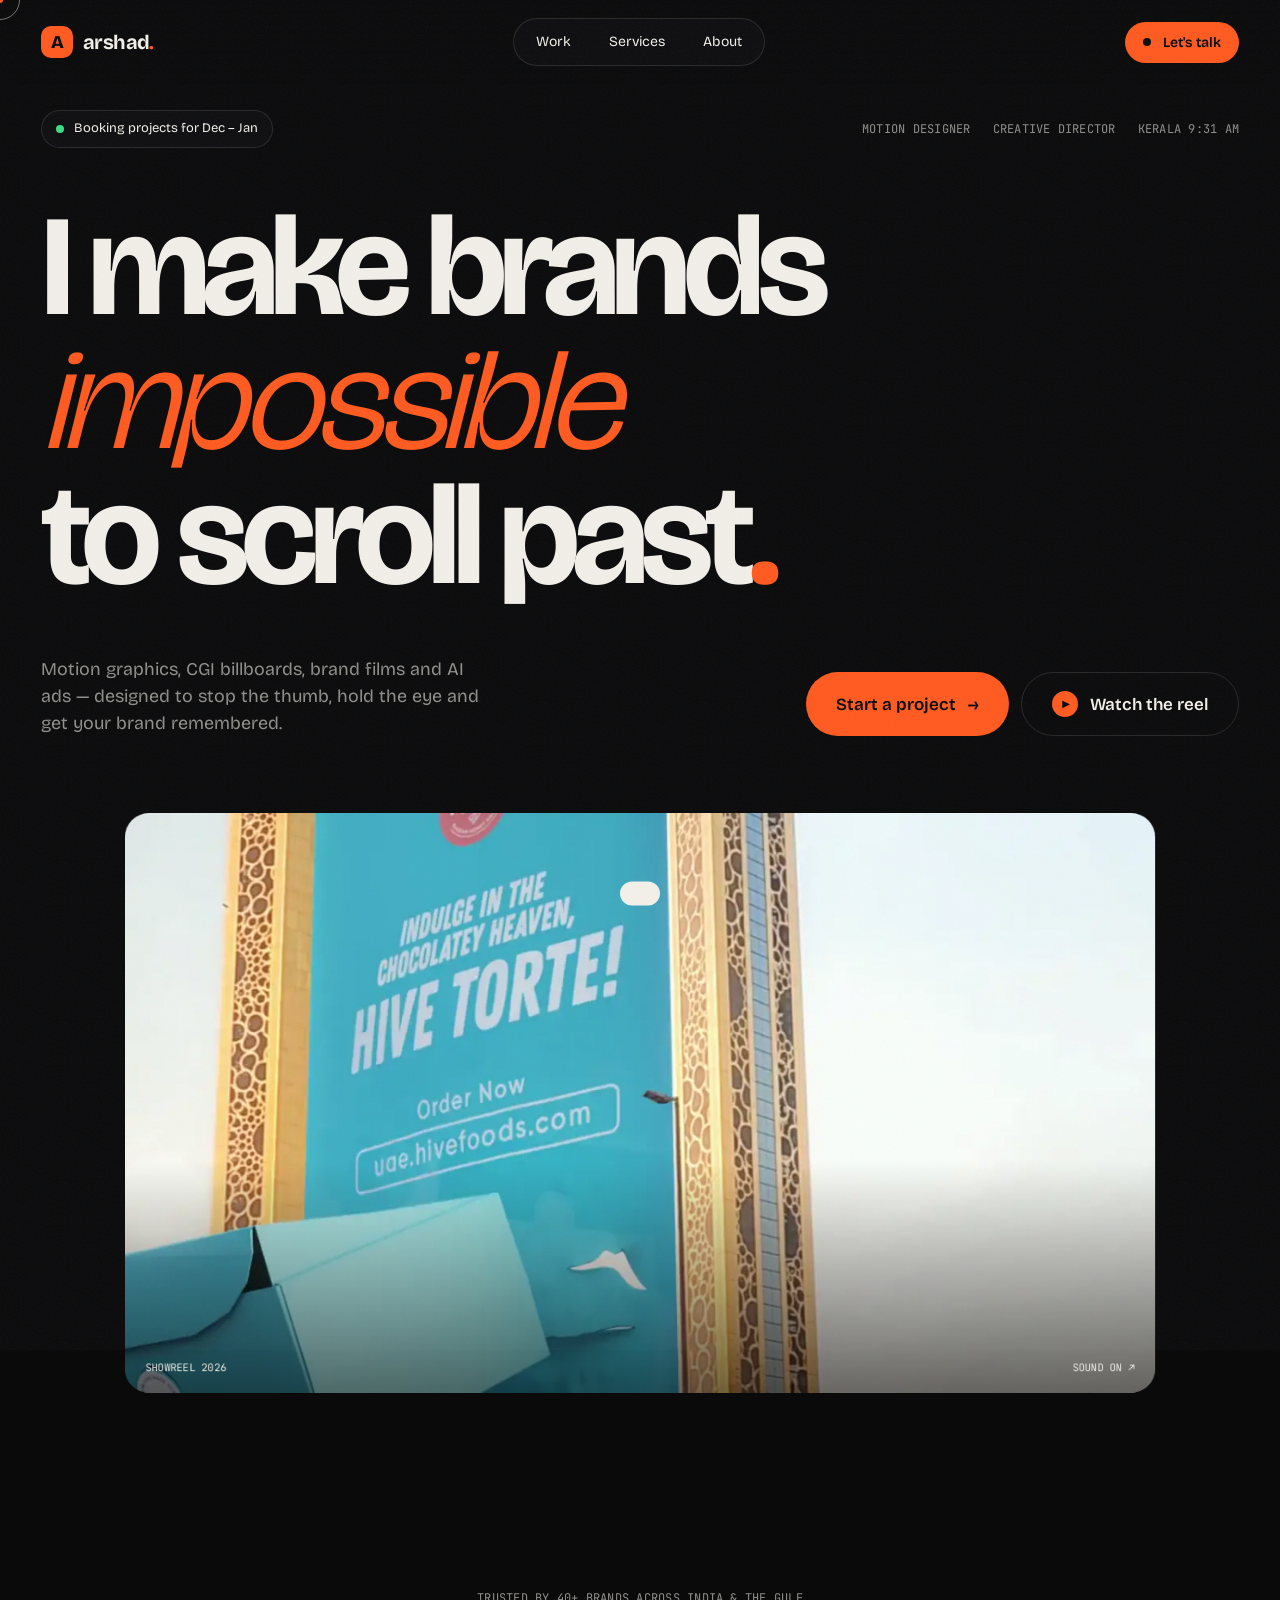
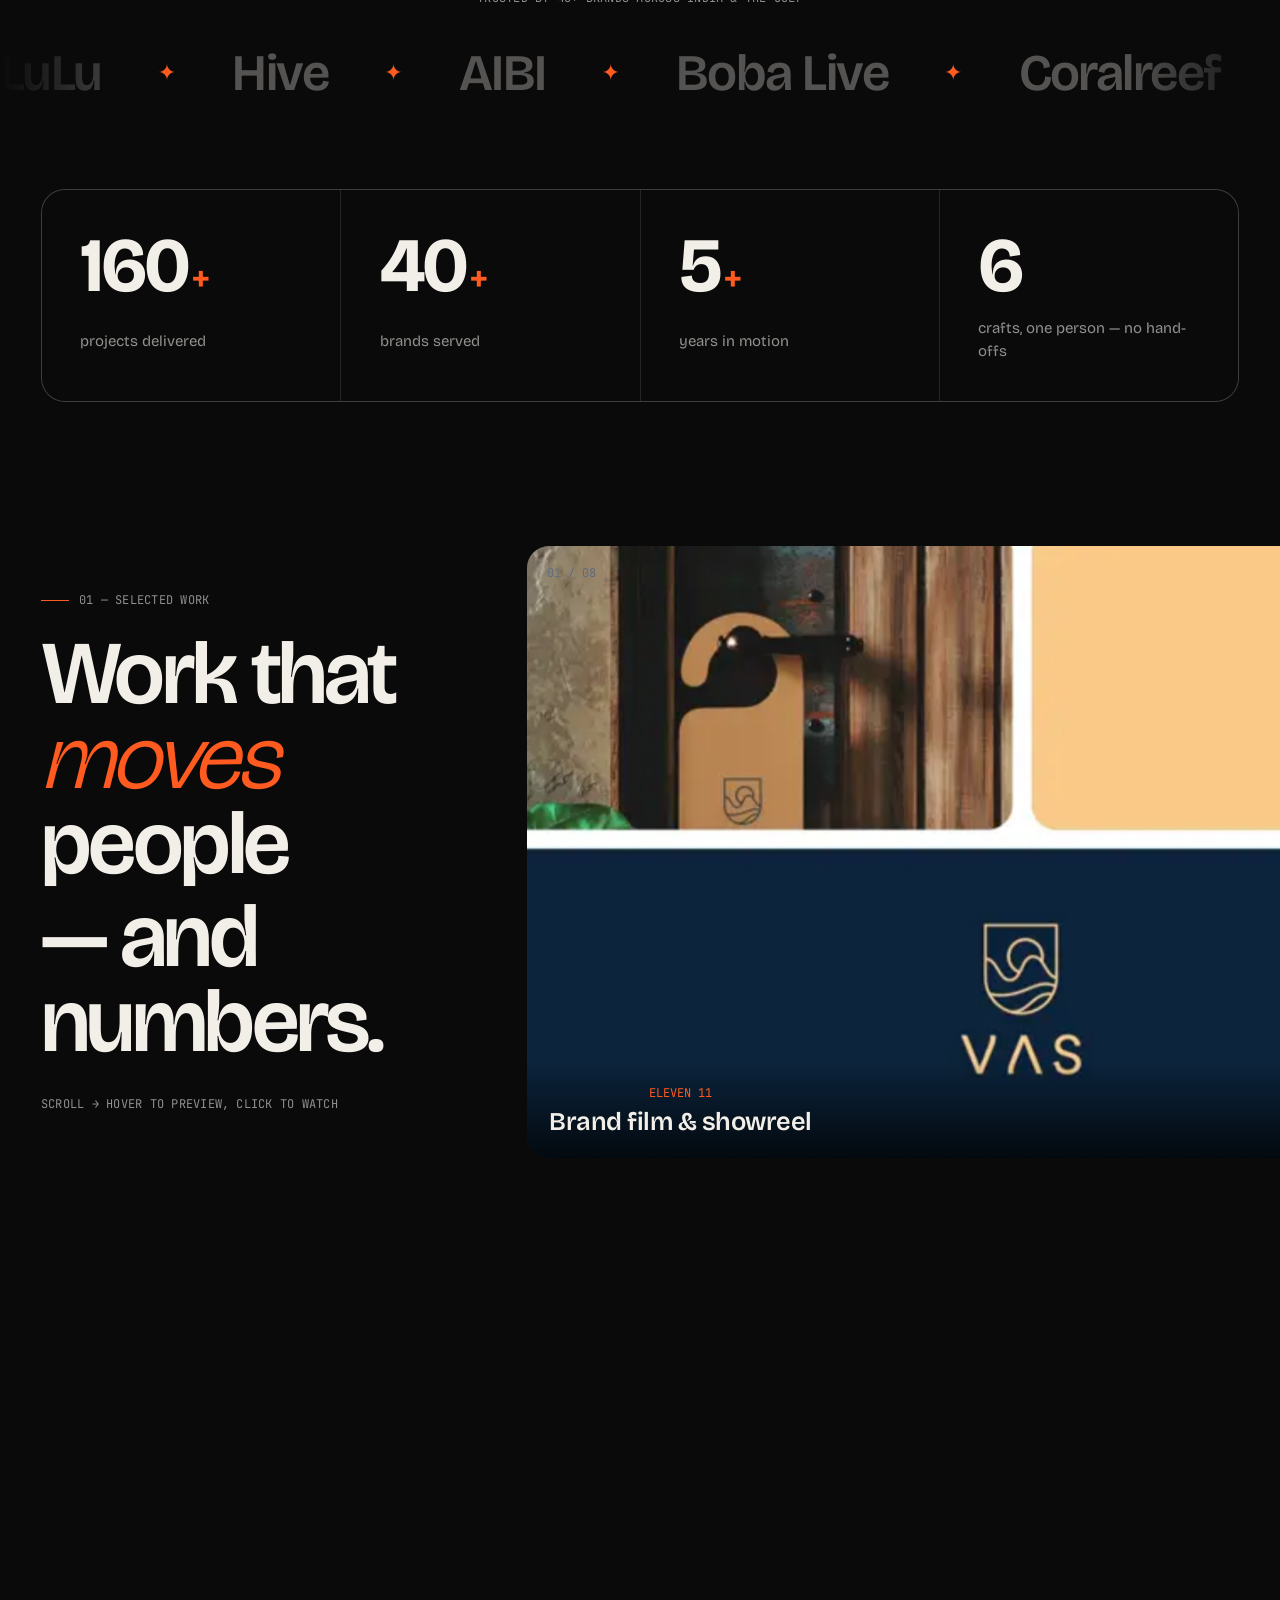
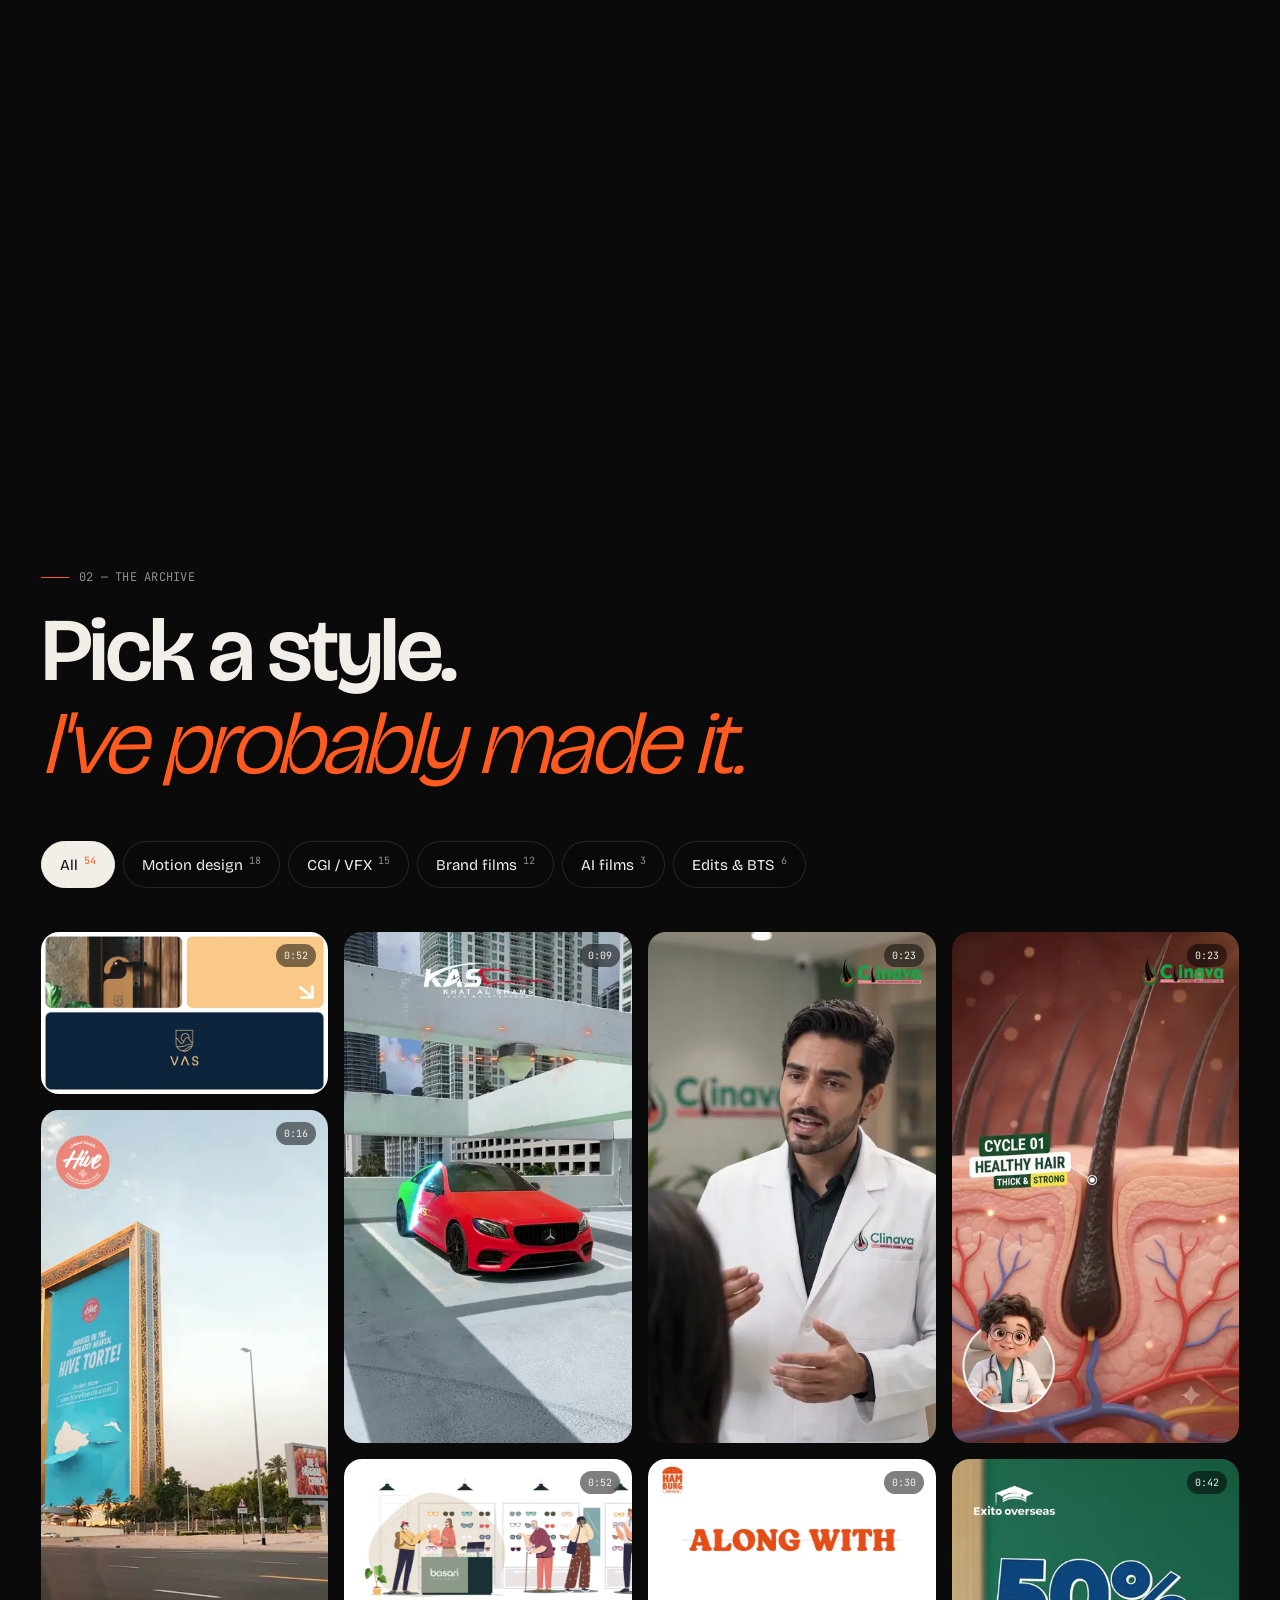
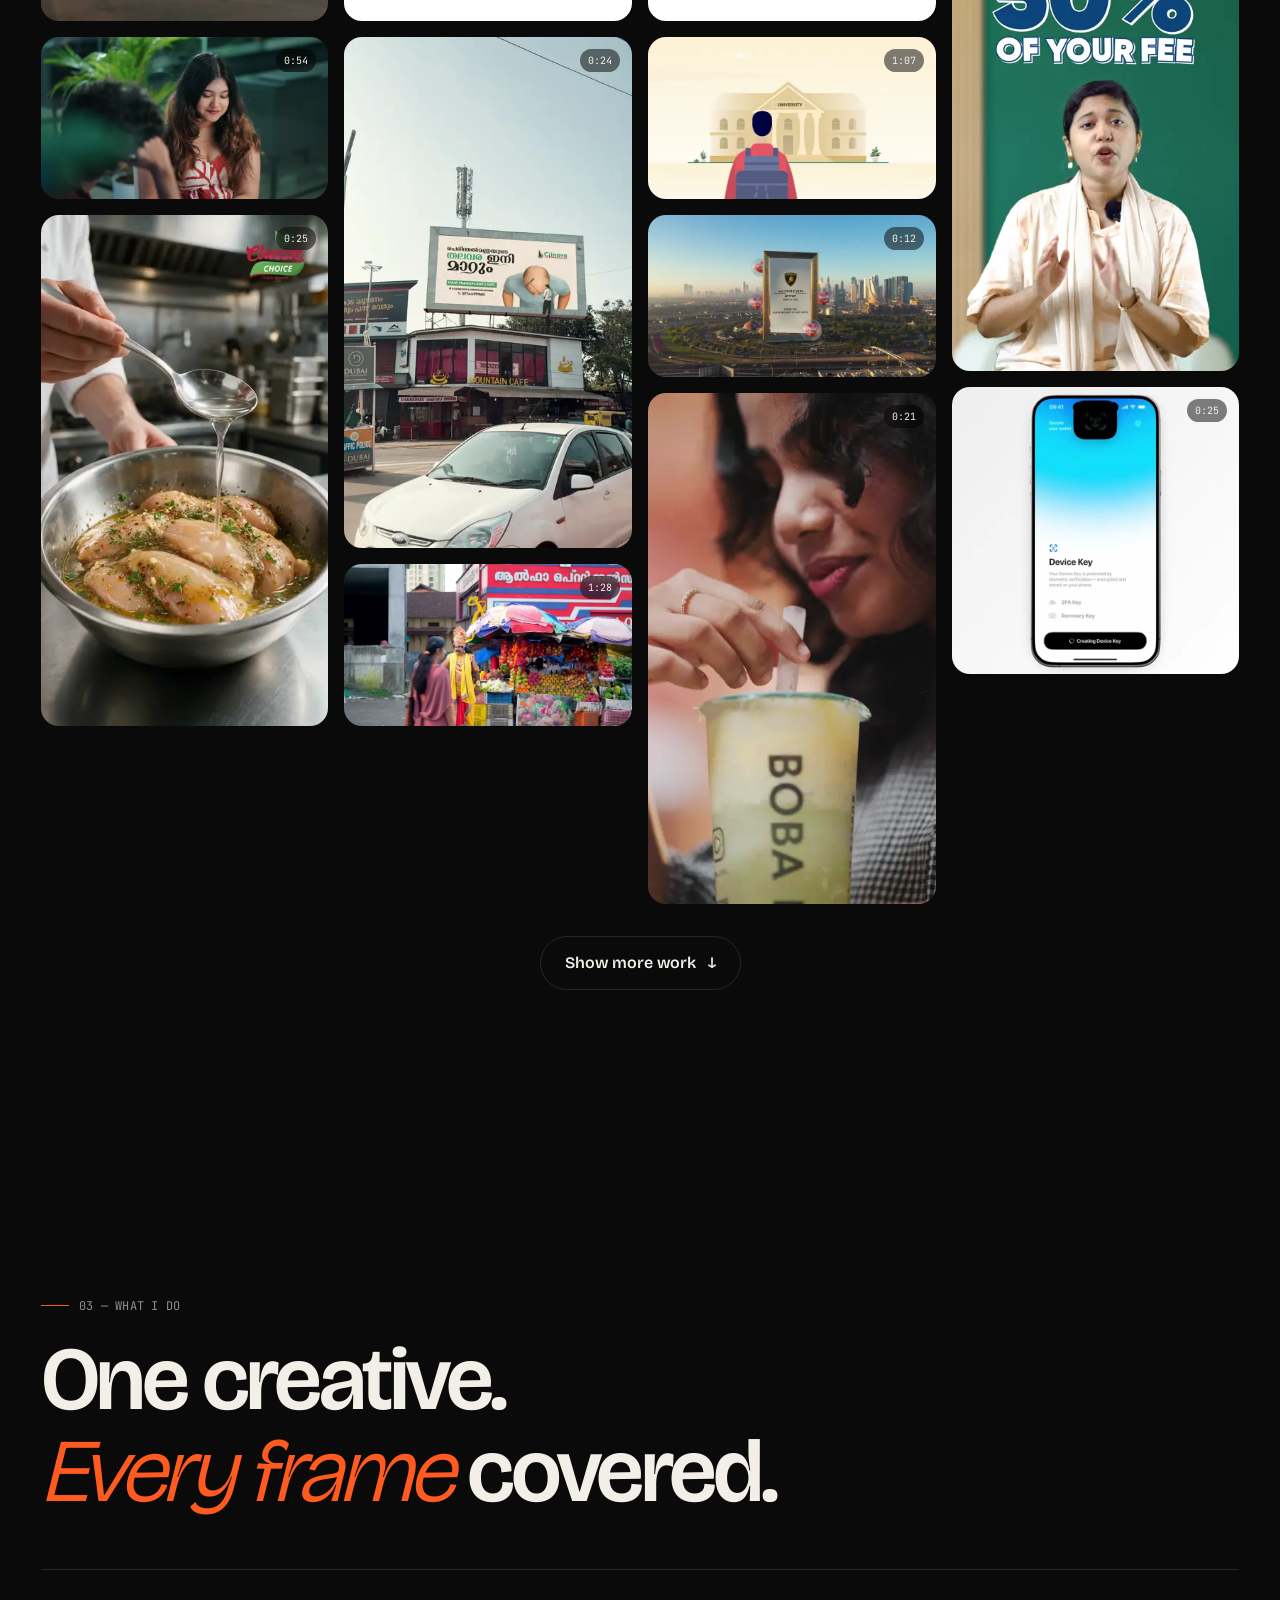
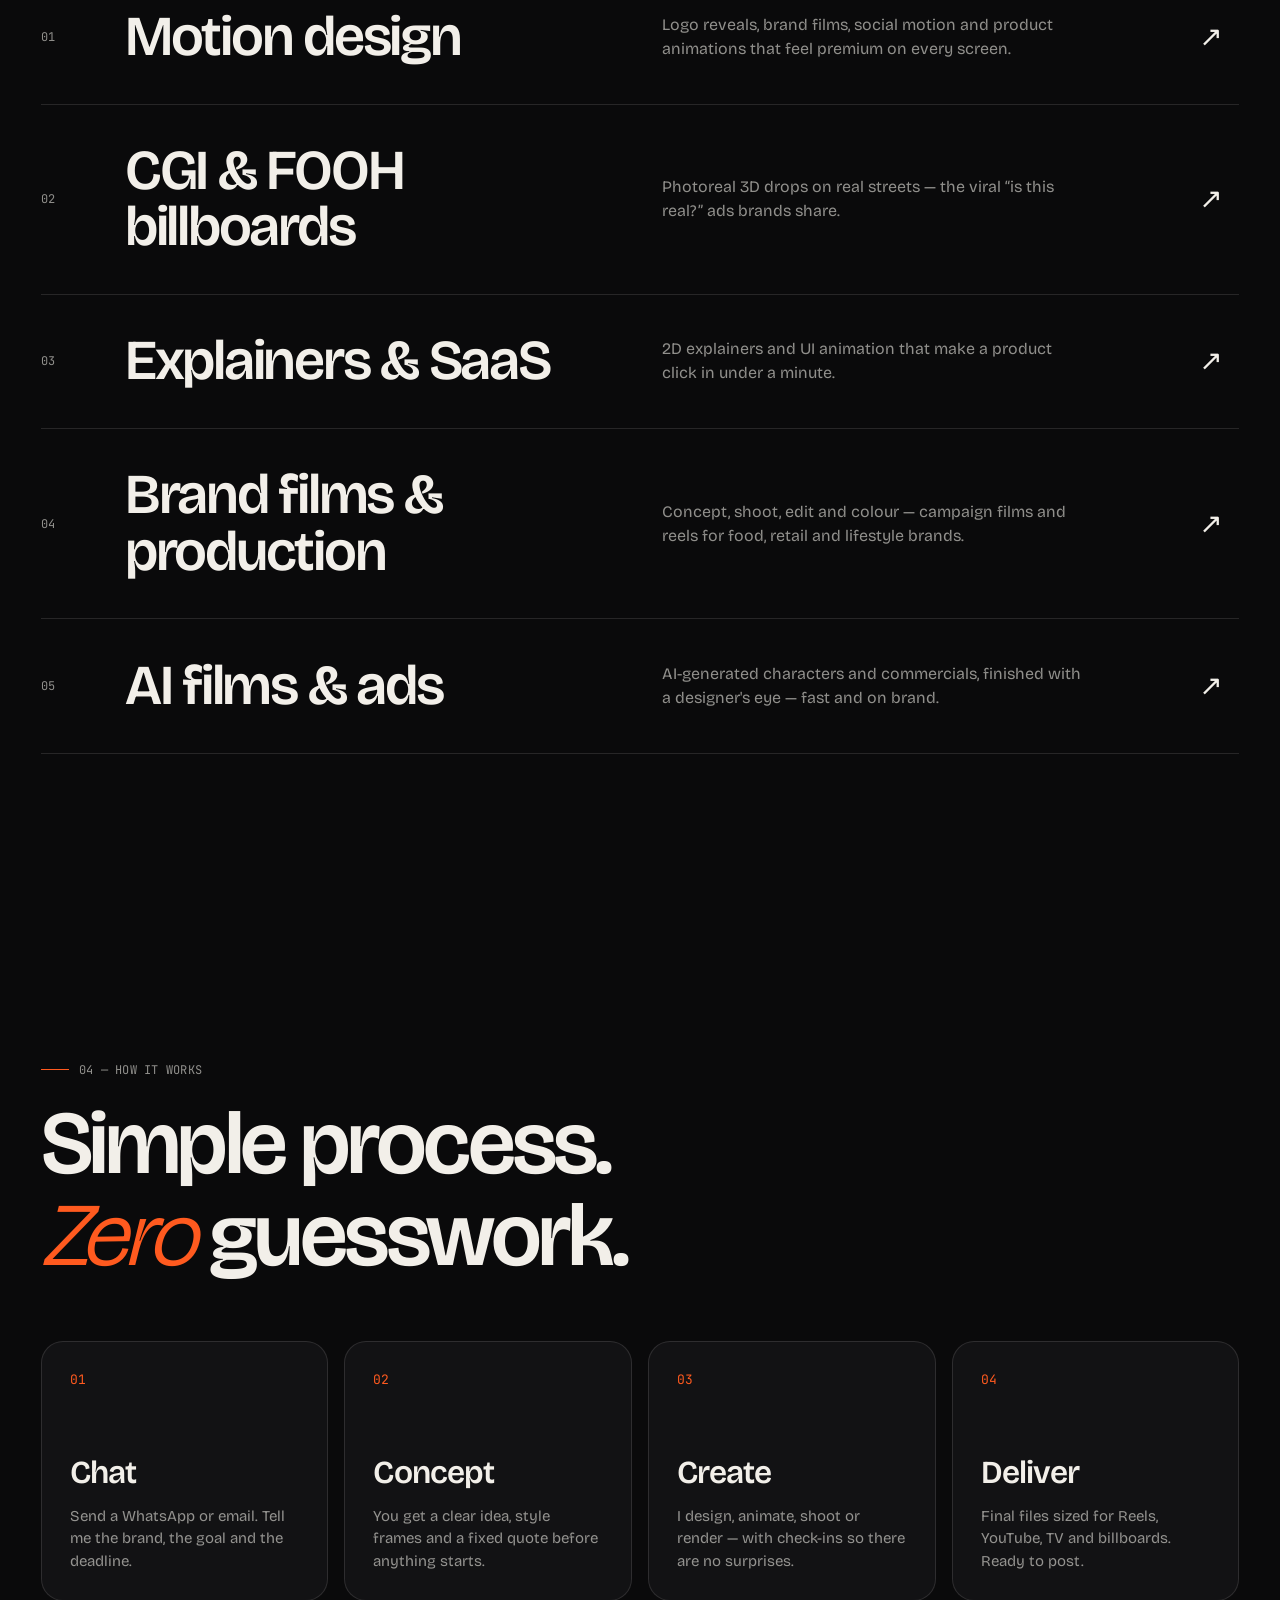
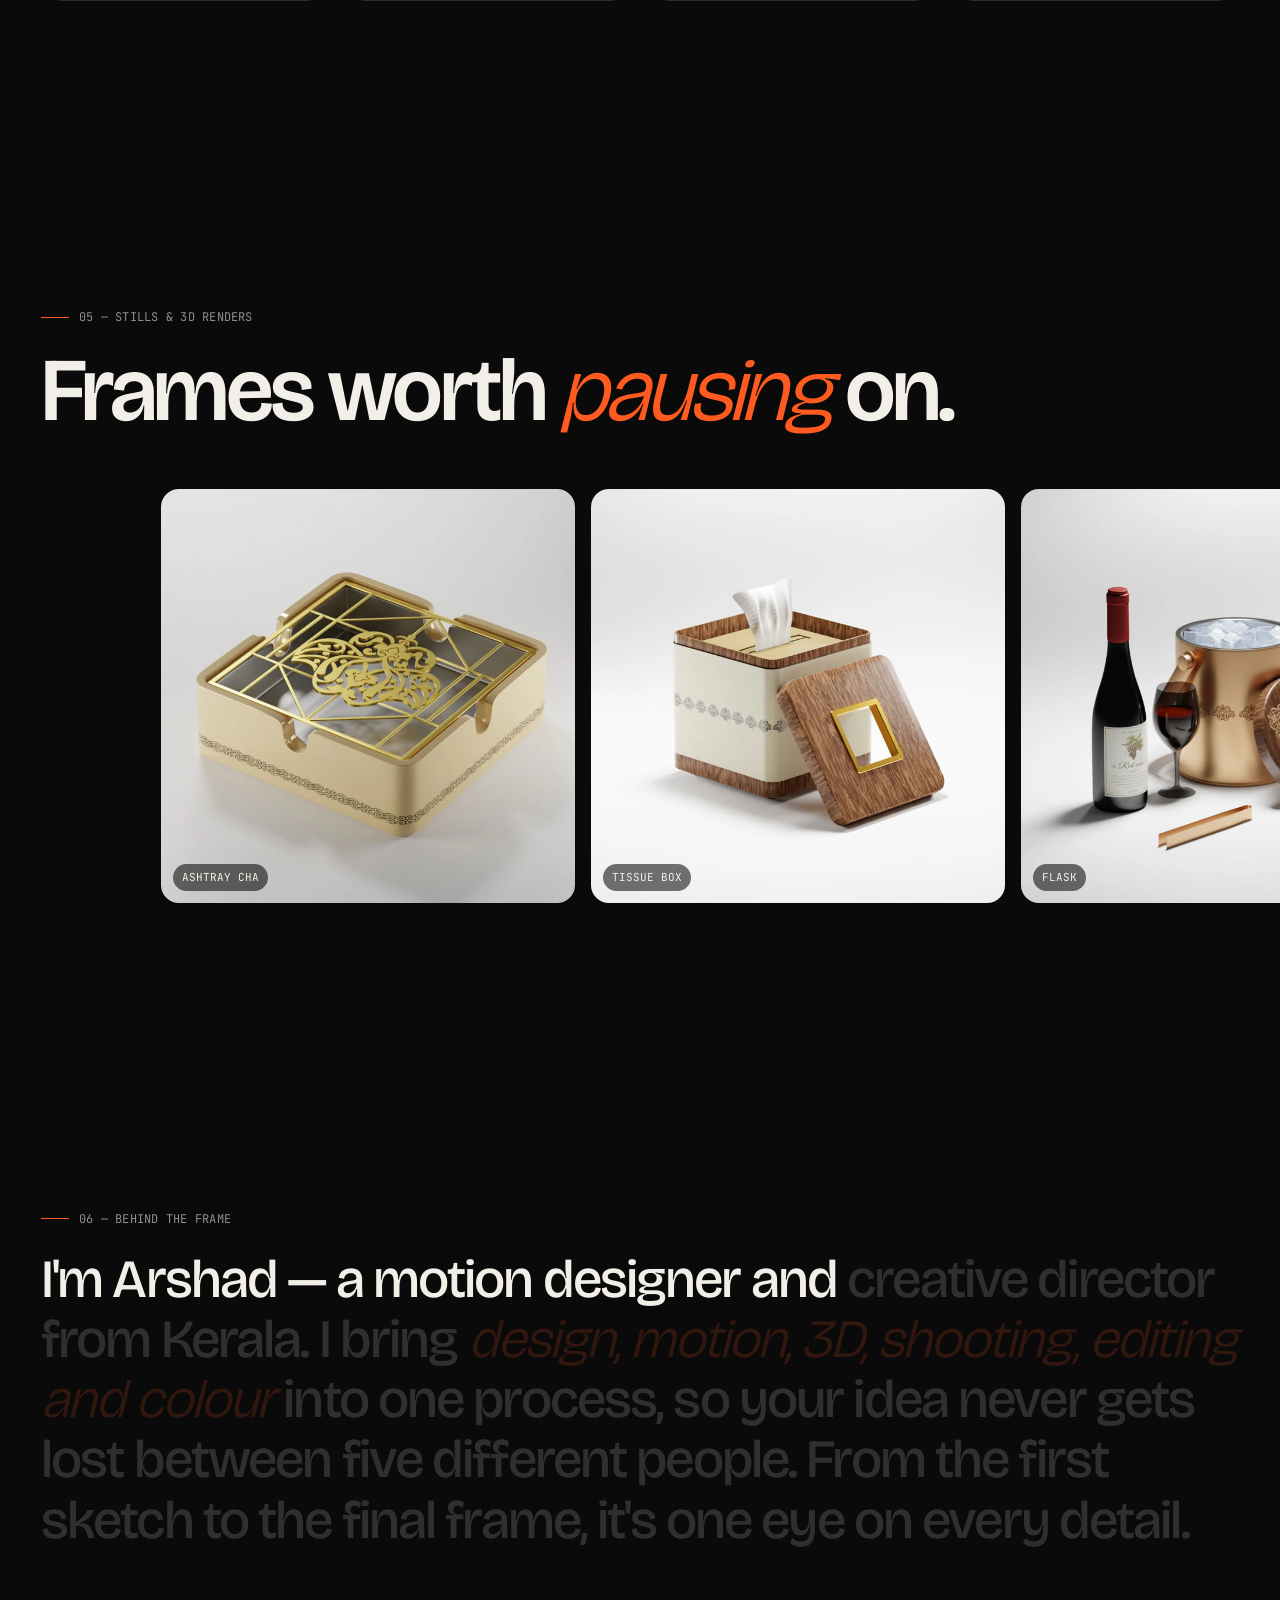
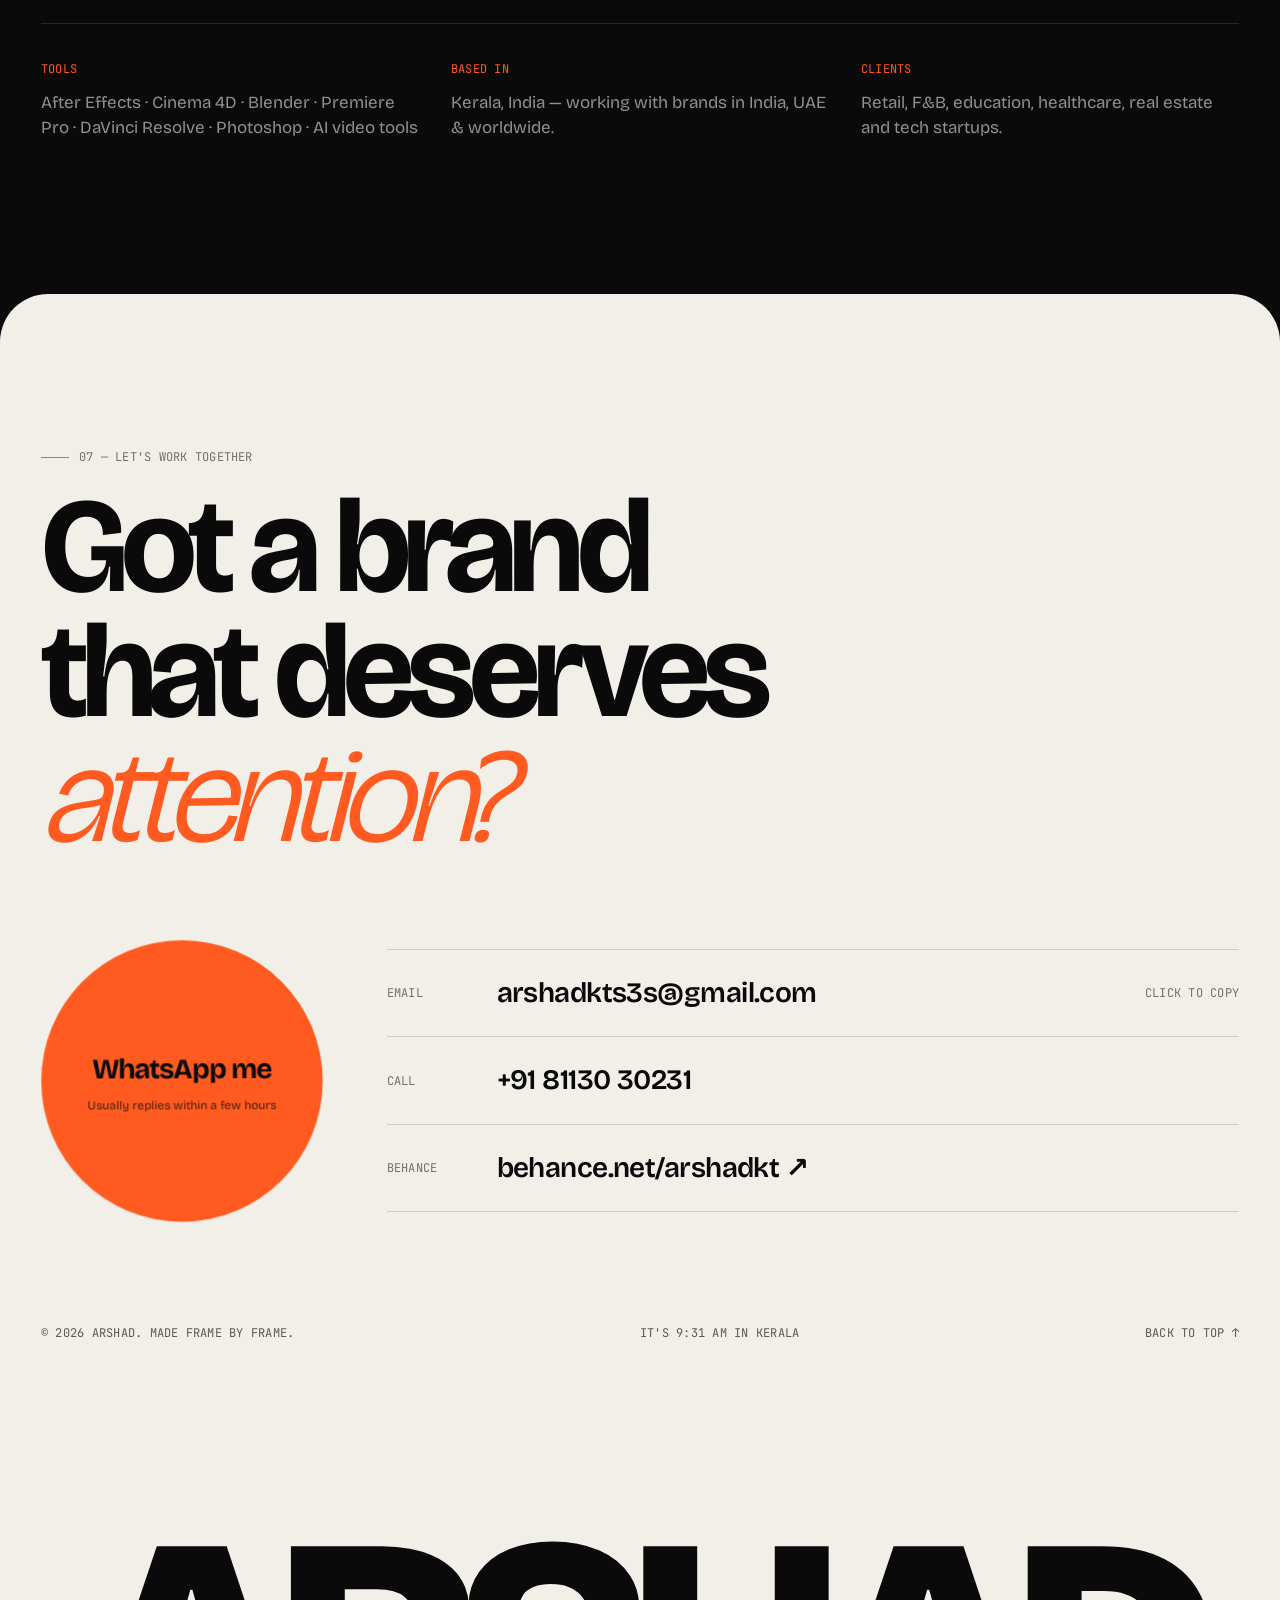
==== index.html @ 03787719 "New animated portfolio Co-Authored-By: Claude Opus 5.5 <noreply@anthropic.com>" ====
<!doctype html>
<html lang="en">
<head>
<meta charset="utf-8">
<meta name="viewport" content="width=device-width, initial-scale=1, viewport-fit=cover">
<title>Arshad — Motion Designer & Creative Director, Kerala</title>
<meta name="description" content="Arshad is a motion designer and creative director from Kerala. Motion graphics, CGI billboards, brand films, explainers and AI films for brands that want to be noticed.">
<meta name="theme-color" content="#0a0a0b">
<meta property="og:title" content="Arshad — I make brands impossible to scroll past">
<meta property="og:description" content="Motion design · CGI / VFX · Brand films · AI films. 160+ projects for 40+ brands.">
<meta property="og:image" content="img/og.jpg">
<meta property="og:type" content="website">
<meta name="twitter:card" content="summary_large_image">
<link rel="icon" href="data:image/svg+xml,%3Csvg xmlns='http://www.w3.org/2000/svg' viewBox='0 0 64 64'%3E%3Crect width='64' height='64' rx='16' fill='%23ff5a1f'/%3E%3Ctext x='50%25' y='56%25' text-anchor='middle' dominant-baseline='middle' font-family='Arial Black,Arial' font-weight='900' font-size='40' fill='%230a0a0b'%3EA%3C/text%3E%3C/svg%3E">
<link rel="preconnect" href="https://fonts.googleapis.com">
<link rel="preconnect" href="https://fonts.gstatic.com" crossorigin>
<link href="https://fonts.googleapis.com/css2?family=Bricolage+Grotesque:opsz,wght@12..96,300..800&family=JetBrains+Mono:wght@400;500&display=swap" rel="stylesheet">
<link rel="stylesheet" href="css/style.css">
</head>
<body class="is-loading">

<!-- Intro curtain (≈0.9s, never blocks content) -->
<div class="intro" aria-hidden="true">
  <div class="intro__row"><span class="intro__word">ARSHAD</span></div>
  <div class="intro__count"><span>00</span></div>
</div>

<div class="cursor" aria-hidden="true"><div class="cursor__dot"></div><div class="cursor__ring"><span class="cursor__label"></span></div></div>
<div class="grain" aria-hidden="true"></div>
<div class="progress" aria-hidden="true"></div>

<header class="nav">
  <a href="#top" class="nav__logo magnetic" data-cursor="hover"><span class="nav__mark">A</span><span>arshad<b>.</b></span></a>
  <nav class="nav__links">
    <a href="#work" class="nav__link" data-cursor="hover"><i class="clip"><span data-text="Work">Work</span></i></a>
    <a href="#services" class="nav__link" data-cursor="hover"><i class="clip"><span data-text="Services">Services</span></i></a>
    <a href="#about" class="nav__link" data-cursor="hover"><i class="clip"><span data-text="About">About</span></i></a>
  </nav>
  <a class="btn btn--sm btn--accent magnetic js-wa" href="#" data-cursor="hover" data-msg="Hi Arshad, I saw your portfolio and I have a project in mind."><span class="dot"></span><span class="btn__txt">Let's talk</span></a>
</header>

<main id="top">

<!-- HERO -->
<section class="hero">
  <div class="hero__top">
    <div class="pill"><span class="pulse"></span><span class="js-avail">Booking projects for Dec – Jan</span></div>
    <div class="hero__meta mono"><span>Motion designer</span><span>Creative director</span><span class="js-clock">Kerala —:—</span></div>
  </div>

  <h1 class="hero__title" aria-label="I make brands impossible to scroll past">
    <span class="line"><span class="word">I</span> <span class="word">make</span> <span class="word">brands</span></span>
    <span class="line"><span class="word italic accent">impossible</span></span>
    <span class="line"><span class="word">to</span> <span class="word">scroll</span> <span class="word">past<i class="hero__dotmark">.</i></span></span>
  </h1>

  <div class="hero__bottom">
    <p class="hero__lede">Motion graphics, CGI billboards, brand films and AI ads — designed to stop the thumb, hold the eye and get your brand remembered.</p>
    <div class="hero__ctas">
      <a href="#" class="btn btn--accent btn--lg magnetic js-wa" data-cursor="hover" data-msg="Hi Arshad, I want to start a project."><span class="btn__txt">Start a project</span><span class="btn__arrow">→</span></a>
      <button class="btn btn--ghost btn--lg magnetic js-reel" data-cursor="hover"><span class="btn__play">▶</span><span class="btn__txt">Watch the reel</span></button>
    </div>
  </div>

  <div class="reel" data-cursor="play" data-cursor-label="Play reel">
    <div class="reel__frame">
      <video class="reel__video" poster="img/reel-poster.webp" muted loop playsinline autoplay preload="auto"></video>
      <script>(function(v){v.src=innerWidth<720?"media/reel-loop-m.mp4":"media/reel-loop.mp4";})(document.currentScript.previousElementSibling)</script>
      <div class="reel__shade"></div>
      <div class="reel__label mono"><span>Showreel 2026</span><span>Sound on ↗</span></div>
    </div>
  </div>
</section>

<!-- CLIENTS -->
<section class="clients" aria-label="Brands I've worked with">
  <p class="clients__head mono">Trusted by 40+ brands across India &amp; the Gulf</p>
  <div class="marquee"><div class="marquee__track js-clients"></div></div>
</section>

<!-- STATS -->
<section class="stats">
  <div class="stat"><b class="js-count" data-to="160">0</b><sup>+</sup><span>projects delivered</span></div>
  <div class="stat"><b class="js-count" data-to="40">0</b><sup>+</sup><span>brands served</span></div>
  <div class="stat"><b class="js-count" data-to="5">0</b><sup>+</sup><span>years in motion</span></div>
  <div class="stat"><b class="js-count" data-to="6">0</b><span>crafts, one person — no hand-offs</span></div>
</section>

<!-- FEATURED (horizontal) -->
<section class="featured" id="work">
  <div class="featured__pin">
    <div class="featured__track js-featured">
      <div class="featured__head">
      <p class="eyebrow mono">01 — Selected work</p>
      <h2 class="h2 split">Work that <em>moves</em> people<br>— and numbers.</h2>
      <p class="featured__hint mono">Scroll → hover to preview, click to watch</p>
    </div>
    </div>
  </div>
</section>

<!-- ALL WORK -->
<section class="library">
  <div class="library__head">
    <p class="eyebrow mono">02 — The archive</p>
    <h2 class="h2 split">Pick a style.<br><em>I've probably made it.</em></h2>
  </div>
  <div class="filters js-filters" role="tablist">
    <button class="filter is-active" data-f="all" data-cursor="hover">All <sup></sup></button>
    <button class="filter" data-f="motion" data-cursor="hover">Motion design <sup></sup></button>
    <button class="filter" data-f="cgi" data-cursor="hover">CGI / VFX <sup></sup></button>
    <button class="filter" data-f="film" data-cursor="hover">Brand films <sup></sup></button>
    <button class="filter" data-f="ai" data-cursor="hover">AI films <sup></sup></button>
    <button class="filter" data-f="edit" data-cursor="hover">Edits &amp; BTS <sup></sup></button>
  </div>
  <div class="grid js-grid"></div>
  <div class="library__more"><button class="btn btn--ghost magnetic js-more" data-cursor="hover"><span class="btn__txt">Show more work</span><span class="btn__arrow">↓</span></button></div>
</section>

<!-- SERVICES -->
<section class="services" id="services">
  <div class="services__head">
    <p class="eyebrow mono">03 — What I do</p>
    <h2 class="h2 split">One creative.<br><em>Every frame</em> covered.</h2>
  </div>
  <ul class="svc js-svc">
    <li class="svc__row" data-preview="7b7d907495652b7e5934" data-cursor="hover">
      <span class="svc__n mono">01</span><h3 class="svc__t">Motion design</h3>
      <p class="svc__d">Logo reveals, brand films, social motion and product animations that feel premium on every screen.</p><span class="svc__arrow">↗</span>
    </li>
    <li class="svc__row" data-preview="5450bd4dd7e18c6d5ef1" data-cursor="hover">
      <span class="svc__n mono">02</span><h3 class="svc__t">CGI &amp; FOOH billboards</h3>
      <p class="svc__d">Photoreal 3D drops on real streets — the viral “is this real?” ads brands share.</p><span class="svc__arrow">↗</span>
    </li>
    <li class="svc__row" data-preview="981890d4d27494eed133" data-cursor="hover">
      <span class="svc__n mono">03</span><h3 class="svc__t">Explainers &amp; SaaS</h3>
      <p class="svc__d">2D explainers and UI animation that make a product click in under a minute.</p><span class="svc__arrow">↗</span>
    </li>
    <li class="svc__row" data-preview="b64a233158b025928c01" data-cursor="hover">
      <span class="svc__n mono">04</span><h3 class="svc__t">Brand films &amp; production</h3>
      <p class="svc__d">Concept, shoot, edit and colour — campaign films and reels for food, retail and lifestyle brands.</p><span class="svc__arrow">↗</span>
    </li>
    <li class="svc__row" data-preview="__AI__" data-cursor="hover">
      <span class="svc__n mono">05</span><h3 class="svc__t">AI films &amp; ads</h3>
      <p class="svc__d">AI-generated characters and commercials, finished with a designer's eye — fast and on brand.</p><span class="svc__arrow">↗</span>
    </li>
  </ul>
  <div class="svc__float" aria-hidden="true"><video muted loop playsinline preload="none"></video></div>
</section>

<!-- PROCESS -->
<section class="process">
  <div class="process__head">
    <p class="eyebrow mono">04 — How it works</p>
    <h2 class="h2 split">Simple process.<br><em>Zero</em> guesswork.</h2>
  </div>
  <ol class="steps">
    <li class="step"><span class="step__n">01</span><h4>Chat</h4><p>Send a WhatsApp or email. Tell me the brand, the goal and the deadline.</p></li>
    <li class="step"><span class="step__n">02</span><h4>Concept</h4><p>You get a clear idea, style frames and a fixed quote before anything starts.</p></li>
    <li class="step"><span class="step__n">03</span><h4>Create</h4><p>I design, animate, shoot or render — with check-ins so there are no surprises.</p></li>
    <li class="step"><span class="step__n">04</span><h4>Deliver</h4><p>Final files sized for Reels, YouTube, TV and billboards. Ready to post.</p></li>
  </ol>
</section>

<!-- STILLS -->
<section class="stills">
  <div class="stills__head">
    <p class="eyebrow mono">05 — Stills &amp; 3D renders</p>
    <h2 class="h2 split">Frames worth <em>pausing</em> on.</h2>
  </div>
  <div class="stills__rail js-stills" data-cursor="drag" data-cursor-label="Drag"></div>
</section>

<!-- ABOUT -->
<section class="about" id="about">
  <p class="eyebrow mono">06 — Behind the frame</p>
  <p class="about__big js-words">I'm Arshad — a motion designer and creative director from Kerala. I bring <em>design, motion, 3D, shooting, editing and colour</em> into one process, so your idea never gets lost between five different people. From the first sketch to the final frame, it's one eye on every detail.</p>
  <div class="about__cols">
    <div><span class="mono">Tools</span><p>After Effects · Cinema 4D · Blender · Premiere Pro · DaVinci Resolve · Photoshop · AI video tools</p></div>
    <div><span class="mono">Based in</span><p>Kerala, India — working with brands in India, UAE &amp; worldwide.</p></div>
    <div><span class="mono">Clients</span><p>Retail, F&amp;B, education, healthcare, real estate and tech startups.</p></div>
  </div>
</section>

<!-- CTA / FOOTER -->
<footer class="cta" id="contact">
  <p class="eyebrow mono">07 — Let's work together</p>
  <h2 class="cta__title"><span class="line"><span>Got a brand</span></span><span class="line"><span>that deserves</span></span><span class="line"><span class="accent italic">attention?</span></span></h2>
  <div class="cta__actions">
    <a href="#" class="cta__big magnetic js-wa" data-cursor="hover" data-msg="Hi Arshad, I want to start a project."><span class="cta__big-in"><span class="cta__wa">WhatsApp me</span><span class="cta__sub">Usually replies within a few hours</span></span></a>
    <div class="cta__side">
      <button class="cta__link js-copy" data-cursor="hover"><span class="mono">Email</span><span class="js-email">arshadkts3s@gmail.com</span><span class="cta__copy mono">Click to copy</span></button>
      <a class="cta__link js-tel" href="#" data-cursor="hover"><span class="mono">Call</span><span class="js-phone">+91 81130 30231</span></a>
      <a class="cta__link js-behance" href="#" target="_blank" rel="noopener" data-cursor="hover"><span class="mono">Behance</span><span>behance.net/arshadkt ↗</span></a>
    </div>
  </div>
  <div class="foot">
    <span class="mono">© <span class="js-year"></span> Arshad. Made frame by frame.</span>
    <span class="mono js-clock2">Kerala</span>
    <a href="#top" class="mono" data-cursor="hover">Back to top ↑</a>
  </div>
  <div class="foot__giant" aria-hidden="true">ARSHAD</div>
</footer>
</main>

<!-- Video modal -->
<div class="modal" role="dialog" aria-modal="true" aria-label="Video player" hidden>
  <div class="modal__bg"></div>
  <div class="modal__inner">
    <div class="modal__media"><video class="modal__video" controls playsinline></video></div>
    <aside class="modal__info">
      <p class="mono modal__tag"></p>
      <h3 class="modal__title"></h3>
      <p class="modal__desc"></p>
      <a href="#" class="btn btn--accent magnetic js-wa modal__cta" data-cursor="hover"><span class="btn__txt">I want something like this</span><span class="btn__arrow">→</span></a>
      <div class="modal__nav"><button class="js-prev" data-cursor="hover">← Prev</button><button class="js-next" data-cursor="hover">Next →</button></div>
    </aside>
    <button class="modal__close" aria-label="Close" data-cursor="hover">✕</button>
  </div>
</div>

<div class="toast mono" role="status"></div>

<script src="js/data.js"></script>
<script src="vendor/gsap.min.js" defer></script>
<script src="vendor/ScrollTrigger.min.js" defer></script>
<script src="vendor/lenis.min.js" defer></script>
<script src="js/main.js" defer></script>
</body>
</html>
---- css/style.css ----
:root{
  --bg:#0a0a0b; --bg2:#121214; --card:#17171a; --line:rgba(242,239,233,.12);
  --fg:#f2efe9; --mute:rgba(242,239,233,.58); --accent:#ff5a1f; --accent2:#ffd23f;
  --ease:cubic-bezier(.16,1,.3,1); --gut:clamp(16px,3.2vw,48px);
  --f:'Bricolage Grotesque',system-ui,-apple-system,Segoe UI,sans-serif;
  --m:'JetBrains Mono',ui-monospace,Menlo,monospace;
}
*{box-sizing:border-box;margin:0;padding:0}
html{-webkit-text-size-adjust:100%;background:var(--bg)}
html.lenis,html.lenis body{height:auto}
.lenis.lenis-smooth{scroll-behavior:auto!important}
body{background:var(--bg);color:var(--fg);font-family:var(--f);font-size:16px;line-height:1.5;overflow-x:hidden;-webkit-font-smoothing:antialiased}
a{color:inherit;text-decoration:none}
button{font:inherit;color:inherit;background:none;border:0;cursor:pointer}
img,video{display:block;max-width:100%}
::selection{background:var(--accent);color:var(--bg)}
.mono{font-family:var(--m);font-size:12px;letter-spacing:.02em;text-transform:uppercase}
.accent{color:var(--accent)}
.italic{font-style:italic;font-weight:300}
em{font-style:italic;font-weight:300;color:var(--accent)}
.eyebrow{color:var(--mute);margin-bottom:22px;display:flex;align-items:center;gap:10px}
.eyebrow::before{content:"";width:28px;height:1px;background:var(--accent)}
.h2{font-size:clamp(40px,7vw,104px);line-height:.95;letter-spacing:-.04em;font-weight:600}
section,footer{position:relative;padding:clamp(80px,12vw,160px) var(--gut)}

/* ---------- intro ---------- */
.intro{position:fixed;inset:0;z-index:100;background:var(--accent);color:var(--bg);display:flex;align-items:center;justify-content:center;pointer-events:none}
.intro__row{overflow:hidden}
.intro__word{display:inline-block;font-size:clamp(64px,17vw,260px);font-weight:800;letter-spacing:-.06em;line-height:.9}
.intro__count{position:absolute;bottom:var(--gut);right:var(--gut);font-family:var(--m);font-size:13px}
body:not(.is-loading) .intro{display:none}

/* ---------- cursor ---------- */
.cursor{position:fixed;inset:0;pointer-events:none;z-index:90}
.cursor__dot,.cursor__ring{position:fixed;left:0;top:0;border-radius:50%;transform:translate(-50%,-50%)}
.cursor__dot{width:6px;height:6px;background:var(--accent)}
.cursor__ring{width:40px;height:40px;border:1px solid rgba(242,239,233,.45);display:flex;align-items:center;justify-content:center;transition:width .45s var(--ease),height .45s var(--ease),background .3s,border-color .3s}
.cursor__label{font-family:var(--m);font-size:11px;text-transform:uppercase;color:var(--bg);opacity:0;transition:opacity .2s;white-space:nowrap}
.cursor.is-hover .cursor__ring{width:64px;height:64px;background:rgba(242,239,233,.08);border-color:transparent}
.cursor.is-label .cursor__ring{width:96px;height:96px;background:var(--accent);border-color:var(--accent)}
.cursor.is-label .cursor__label{opacity:1}
.cursor.is-label .cursor__dot{opacity:0}
@media (hover:none),(pointer:coarse){.cursor{display:none}}
@media (hover:hover) and (pointer:fine){body,a,button{cursor:none}}

.grain{position:fixed;inset:-50%;z-index:80;pointer-events:none;opacity:.05;background-image:url("data:image/svg+xml,%3Csvg xmlns='http://www.w3.org/2000/svg' width='160' height='160'%3E%3Cfilter id='n'%3E%3CfeTurbulence type='fractalNoise' baseFrequency='.9' numOctaves='2' stitchTiles='stitch'/%3E%3C/filter%3E%3Crect width='100%25' height='100%25' filter='url(%23n)'/%3E%3C/svg%3E");animation:grain 1s steps(4) infinite}
@keyframes grain{0%{transform:translate(0,0)}25%{transform:translate(-3%,2%)}50%{transform:translate(2%,-3%)}75%{transform:translate(-2%,-1%)}}
.progress{position:fixed;left:0;top:0;height:2px;width:100%;background:var(--accent);transform-origin:0 50%;transform:scaleX(0);z-index:70}

/* ---------- nav ---------- */
.nav{position:fixed;top:0;left:0;right:0;z-index:60;display:flex;align-items:center;justify-content:space-between;padding:18px var(--gut);transition:transform .5s var(--ease)}
.nav.is-hidden{transform:translateY(-110%)}
.nav::before{content:"";position:absolute;inset:0;background:linear-gradient(var(--bg),transparent);opacity:.85;pointer-events:none;z-index:-1}
.nav__logo{display:flex;align-items:center;gap:10px;font-weight:700;font-size:20px;letter-spacing:-.03em}
.nav__logo b{color:var(--accent)}
.nav__mark{width:32px;height:32px;border-radius:10px;background:var(--accent);color:var(--bg);display:grid;place-items:center;font-weight:800;font-size:18px}
.nav__links{display:flex;gap:6px;padding:6px;border:1px solid var(--line);border-radius:99px;background:rgba(18,18,20,.6);backdrop-filter:blur(12px);-webkit-backdrop-filter:blur(12px)}
.nav__link{padding:8px 16px;border-radius:99px;font-size:14px;overflow:hidden;transition:background .3s}
.nav__link:hover{background:rgba(242,239,233,.08)}
.nav__link span{display:inline-block;position:relative;transition:transform .5s var(--ease)}
.nav__link span::after{content:attr(data-text);position:absolute;left:0;top:100%}
.nav__link:hover span{transform:translateY(-100%)}
@media (max-width:720px){.nav__links{display:none}}

/* ---------- buttons ---------- */
.btn{display:inline-flex;align-items:center;gap:12px;border-radius:99px;font-weight:600;position:relative;overflow:hidden;isolation:isolate;transition:color .4s var(--ease);white-space:nowrap}
.btn::before{content:"";position:absolute;inset:0;border-radius:inherit;background:var(--fg);transform:translateY(101%);transition:transform .5s var(--ease);z-index:-1}
.btn:hover::before{transform:translateY(0)}
.btn--accent{background:var(--accent);color:var(--bg)}
.btn--ghost{border:1px solid var(--line);color:var(--fg)}
.btn--ghost:hover{color:var(--bg)}
.btn--sm{padding:10px 18px;font-size:14px}
.btn--lg{padding:18px 30px;font-size:17px}
.btn{padding:14px 24px}
.btn--sm{padding:10px 18px}
.btn--lg{padding:18px 30px}
.btn__arrow{transition:transform .4s var(--ease)}
.btn:hover .btn__arrow{transform:translateX(4px)}
.btn__play{width:26px;height:26px;border-radius:50%;background:var(--accent);color:var(--bg);display:grid;place-items:center;font-size:10px;padding-left:2px}
.dot{width:8px;height:8px;border-radius:50%;background:var(--bg);box-shadow:0 0 0 0 rgba(10,10,11,.5);animation:ping 2s infinite}
@keyframes ping{0%{box-shadow:0 0 0 0 rgba(10,10,11,.45)}80%,100%{box-shadow:0 0 0 8px rgba(10,10,11,0)}}

/* ---------- hero ---------- */
.hero{min-height:100vh;min-height:100svh;padding-top:110px;padding-bottom:0;display:flex;flex-direction:column}
.hero__top{display:flex;justify-content:space-between;align-items:center;gap:16px;flex-wrap:wrap}
.pill{display:inline-flex;align-items:center;gap:10px;padding:8px 14px;border:1px solid var(--line);border-radius:99px;font-size:13px;background:rgba(18,18,20,.6)}
.pulse{width:8px;height:8px;border-radius:50%;background:#3ddc84;box-shadow:0 0 0 0 rgba(61,220,132,.6);animation:ping2 2s infinite}
@keyframes ping2{0%{box-shadow:0 0 0 0 rgba(61,220,132,.55)}80%,100%{box-shadow:0 0 0 10px rgba(61,220,132,0)}}
.hero__meta{display:flex;gap:22px;color:var(--mute)}
@media (max-width:720px){.hero__meta span:not(:last-child){display:none}}
.hero__title{margin-top:clamp(28px,5vw,56px);font-size:clamp(52px,11.2vw,190px);line-height:.88;letter-spacing:-.055em;font-weight:700}
.hero__title .line{display:block;overflow:hidden;padding-bottom:.06em}
.hero__title .word{display:inline-block;will-change:transform}
.hero__title .italic{font-weight:300;letter-spacing:-.045em}
.hero__dotmark{font-style:normal;color:var(--accent)}
.hero__bottom{display:flex;justify-content:space-between;align-items:flex-end;gap:32px;margin-top:clamp(24px,4vw,48px);flex-wrap:wrap}
.hero__lede{max-width:440px;color:var(--mute);font-size:clamp(16px,1.4vw,19px)}
.hero__ctas{display:flex;gap:12px;flex-wrap:wrap}
.reel{margin:clamp(40px,6vw,80px) calc(var(--gut)*-1) 0;padding:0 var(--gut);height:auto}
.reel__frame{position:relative;width:100%;aspect-ratio:16/9;max-height:calc(100svh - 40px);border-radius:28px;overflow:hidden;background:var(--card);transform-origin:50% 0;will-change:transform}
.reel__video{width:100%;height:100%;object-fit:cover}
.reel__shade{position:absolute;inset:0;background:linear-gradient(transparent 60%,rgba(0,0,0,.55))}
.reel__label{position:absolute;left:24px;right:24px;bottom:20px;display:flex;justify-content:space-between}
@media (max-width:720px){.reel__frame{border-radius:18px;aspect-ratio:4/5}}

/* ---------- clients ---------- */
.clients{padding-top:clamp(60px,8vw,110px);padding-bottom:clamp(40px,6vw,80px);overflow:hidden}
.clients__head{color:var(--mute);text-align:center;margin-bottom:28px}
.marquee{overflow:hidden;margin:0 calc(var(--gut)*-1);mask-image:linear-gradient(90deg,transparent,#000 12%,#000 88%,transparent);-webkit-mask-image:linear-gradient(90deg,transparent,#000 12%,#000 88%,transparent)}
.marquee__track{display:flex;width:max-content;gap:56px;align-items:center;animation:marq 40s linear infinite}
.marquee:hover .marquee__track{animation-play-state:paused}
.marquee__track span{font-size:clamp(28px,4vw,52px);font-weight:600;letter-spacing:-.03em;color:rgba(242,239,233,.32);transition:color .3s;white-space:nowrap}
.marquee__track span:hover{color:var(--fg)}
.marquee__track i{color:var(--accent);font-style:normal;font-size:22px}
@keyframes marq{to{transform:translateX(-50%)}}

/* ---------- stats ---------- */
.stats{display:grid;grid-template-columns:repeat(4,1fr);gap:1px;background:var(--line);padding:0;margin:0 var(--gut);border:1px solid var(--line);border-radius:24px;overflow:hidden}
.stat{background:var(--bg);padding:clamp(24px,3vw,44px);display:flex;flex-wrap:wrap;align-items:baseline;gap:4px}
.stat b{font-size:clamp(48px,6vw,92px);font-weight:700;letter-spacing:-.05em;line-height:1}
.stat sup{font-size:clamp(24px,3vw,40px);color:var(--accent);font-weight:600}
.stat span{flex-basis:100%;color:var(--mute);font-size:15px;margin-top:8px}
@media (max-width:820px){.stats{grid-template-columns:repeat(2,1fr)}}

/* ---------- featured ---------- */
.featured{padding:0;overflow:hidden}
.featured__pin{height:100vh;height:100svh;display:flex;align-items:center;gap:clamp(32px,5vw,80px);padding:0 var(--gut);position:relative}
.featured__head{flex:0 0 clamp(280px,30vw,460px)}
.featured__hint{color:var(--mute);margin-top:24px}
.featured__track{display:flex;gap:clamp(16px,2vw,28px);will-change:transform}
.fcard{position:relative;flex:0 0 auto;height:min(68vh,640px);border-radius:22px;overflow:hidden;background:var(--card)}
.fcard.wide{aspect-ratio:16/10}.fcard.tall{aspect-ratio:9/14}.fcard.square{aspect-ratio:1}
.fcard img,.fcard video{position:absolute;inset:0;width:100%;height:100%;object-fit:cover;transition:transform 1.2s var(--ease)}
.fcard video{opacity:0;transition:opacity .4s,transform 1.2s var(--ease)}
.fcard.is-playing video{opacity:1}
.fcard:hover img,.fcard:hover video{transform:scale(1.04)}
.fcard__info{position:absolute;left:0;right:0;bottom:0;padding:22px;background:linear-gradient(transparent,rgba(0,0,0,.75));display:flex;justify-content:space-between;align-items:flex-end;gap:12px}
.fcard__n{position:absolute;top:18px;left:20px;font-family:var(--m);font-size:12px;color:var(--fg);mix-blend-mode:difference}
.fcard__t{font-size:clamp(20px,2vw,28px);font-weight:600;letter-spacing:-.02em;line-height:1.1}
.fcard__b{color:var(--accent);font-family:var(--m);font-size:12px;text-transform:uppercase;margin-bottom:6px}
.fcard__tag{font-family:var(--m);font-size:11px;text-transform:uppercase;padding:6px 10px;border:1px solid rgba(255,255,255,.3);border-radius:99px;white-space:nowrap;backdrop-filter:blur(6px)}
@media (max-width:820px){
  .featured__pin{height:auto;flex-direction:column;align-items:stretch;padding:clamp(80px,12vw,160px) var(--gut) 0}
  .featured__head{flex:none}
  .featured__track{overflow-x:auto;scroll-snap-type:x mandatory;margin:0 calc(var(--gut)*-1);padding:0 var(--gut) 8px;scrollbar-width:none}
  .featured__track::-webkit-scrollbar{display:none}
  .fcard{height:62vh;scroll-snap-align:center}
  .fcard.wide{height:auto;width:86vw}
}

/* ---------- library grid ---------- */
.library__head{margin-bottom:40px}
.filters{display:flex;flex-wrap:wrap;gap:8px;margin-bottom:36px;position:sticky;top:76px;z-index:20;padding:8px 0}
.filter{padding:11px 18px;border-radius:99px;border:1px solid var(--line);font-size:15px;background:rgba(10,10,11,.75);backdrop-filter:blur(10px);-webkit-backdrop-filter:blur(10px);transition:background .3s,color .3s,border-color .3s}
.filter sup{font-family:var(--m);font-size:10px;color:var(--mute);margin-left:2px}
.filter:hover{border-color:rgba(242,239,233,.4)}
.filter.is-active{background:var(--fg);color:var(--bg);border-color:var(--fg)}
.filter.is-active sup{color:var(--accent)}
.grid{columns:4 260px;column-gap:16px}
.card{break-inside:avoid;margin-bottom:16px;position:relative;border-radius:18px;overflow:hidden;background:var(--card);display:block;width:100%;text-align:left}
.card.wide .card__m{aspect-ratio:16/9}.card.tall .card__m{aspect-ratio:9/16}.card.square .card__m{aspect-ratio:1}
.card__m{position:relative;overflow:hidden}
.card__m img,.card__m video{position:absolute;inset:0;width:100%;height:100%;object-fit:cover}
.card__m video{opacity:0;transition:opacity .35s}
.card.is-playing video{opacity:1}
.card__m img{transition:transform 1s var(--ease),filter .5s}
.card:hover .card__m img{transform:scale(1.05)}
.card__info{position:absolute;inset:auto 0 0 0;padding:16px;background:linear-gradient(transparent,rgba(0,0,0,.8));transform:translateY(30%);opacity:0;transition:transform .5s var(--ease),opacity .4s}
.card:hover .card__info,.card:focus-visible .card__info{transform:none;opacity:1}
.card__b{font-family:var(--m);font-size:11px;text-transform:uppercase;color:var(--accent)}
.card__t{font-weight:600;font-size:17px;line-height:1.2;margin-top:4px}
.card__d{position:absolute;top:12px;right:12px;font-family:var(--m);font-size:10px;padding:4px 8px;border-radius:99px;background:rgba(0,0,0,.5);backdrop-filter:blur(6px)}
@media (hover:none){.card__info{opacity:1;transform:none}}
@media (max-width:600px){.grid{columns:2;column-gap:10px}.card{margin-bottom:10px;border-radius:14px}.card__t{font-size:14px}.card__info{padding:10px}}
.library__more{display:flex;justify-content:center;margin-top:32px}
.card.is-hidden{display:none}

/* ---------- services ---------- */
.svc{list-style:none;border-top:1px solid var(--line);margin-top:48px}
.svc__row{display:grid;grid-template-columns:60px 1fr 1fr 40px;gap:24px;align-items:center;padding:clamp(22px,3vw,40px) 0;border-bottom:1px solid var(--line);position:relative;transition:padding .5s var(--ease)}
.svc__row::before{content:"";position:absolute;inset:0;background:var(--accent);transform:scaleY(0);transform-origin:50% 100%;transition:transform .5s var(--ease);z-index:-1}
.svc__row:hover::before{transform:scaleY(1)}
.svc__row:hover{color:var(--bg);padding-left:20px;padding-right:20px}
.svc__row:hover .svc__d,.svc__row:hover .svc__n{color:var(--bg)}
.svc__n{color:var(--mute)}
.svc__t{font-size:clamp(28px,4.4vw,64px);font-weight:600;letter-spacing:-.04em;line-height:1}
.svc__d{color:var(--mute);max-width:420px}
.svc__arrow{font-size:28px;transition:transform .5s var(--ease)}
.svc__row:hover .svc__arrow{transform:rotate(45deg)}
.svc{position:relative;z-index:1}
.svc__float{position:fixed;left:0;top:0;width:260px;aspect-ratio:9/12;border-radius:16px;overflow:hidden;pointer-events:none;z-index:50;opacity:0;box-shadow:0 30px 80px rgba(0,0,0,.5)}
.svc__float video{width:100%;height:100%;object-fit:cover}
@media (max-width:820px){.svc__row{grid-template-columns:40px 1fr;gap:8px 16px}.svc__d{grid-column:2}.svc__arrow{display:none}.svc__float{display:none}}

/* ---------- process ---------- */
.steps{list-style:none;display:grid;grid-template-columns:repeat(4,1fr);gap:16px;margin-top:56px;counter-reset:s}
.step{border:1px solid var(--line);border-radius:22px;padding:28px;min-height:260px;display:flex;flex-direction:column;background:var(--bg2);transition:transform .5s var(--ease),border-color .3s}
.step:hover{transform:translateY(-8px);border-color:var(--accent)}
.step__n{font-family:var(--m);color:var(--accent);font-size:13px}
.step h4{font-size:32px;letter-spacing:-.03em;margin-top:auto;font-weight:600}
.step p{color:var(--mute);margin-top:8px;font-size:15px}
@media (max-width:900px){.steps{grid-template-columns:1fr 1fr}}
@media (max-width:520px){.steps{grid-template-columns:1fr}.step{min-height:180px}}

/* ---------- stills ---------- */
.stills{overflow:hidden}
.stills__rail{display:flex;gap:16px;margin:48px calc(var(--gut)*-1) 0;padding:0 var(--gut);overflow-x:auto;scrollbar-width:none;user-select:none;-webkit-user-select:none}
.stills__rail::-webkit-scrollbar{display:none}
.still{flex:0 0 auto;height:clamp(280px,46vh,480px);border-radius:18px;overflow:hidden;background:var(--card);position:relative}
.still img{height:100%;width:auto;object-fit:cover;pointer-events:none;transition:transform 1s var(--ease)}
.still:hover img{transform:scale(1.04)}
.still span{position:absolute;left:12px;bottom:12px;font-family:var(--m);font-size:11px;text-transform:uppercase;padding:5px 9px;border-radius:99px;background:rgba(0,0,0,.55);backdrop-filter:blur(6px)}

/* ---------- about ---------- */
.about__big{font-size:clamp(28px,4.2vw,62px);line-height:1.12;letter-spacing:-.035em;font-weight:500;max-width:1300px}
.about__big .w{opacity:.16;transition:none}
.about__cols{display:grid;grid-template-columns:repeat(3,1fr);gap:32px;margin-top:72px;border-top:1px solid var(--line);padding-top:32px}
.about__cols span{color:var(--accent)}
.about__cols p{margin-top:10px;color:var(--mute);font-size:17px}
@media (max-width:760px){.about__cols{grid-template-columns:1fr}}

/* ---------- CTA ---------- */
.cta{background:var(--fg);color:var(--bg);border-radius:clamp(24px,4vw,48px) clamp(24px,4vw,48px) 0 0;overflow:hidden}
.cta .eyebrow{color:rgba(10,10,11,.55)}
.cta__title{font-size:clamp(52px,10.5vw,180px);line-height:.88;letter-spacing:-.055em;font-weight:700}
.cta__title .line{display:block;overflow:hidden;padding-bottom:.05em}
.cta__title .line>span{display:inline-block}
.cta__actions{display:grid;grid-template-columns:auto 1fr;gap:clamp(24px,5vw,80px);align-items:center;margin-top:clamp(40px,6vw,80px)}
.cta__big{width:clamp(200px,22vw,300px);aspect-ratio:1;border-radius:50%;background:var(--accent);color:var(--bg);display:grid;place-items:center;text-align:center;position:relative;overflow:hidden;isolation:isolate}
.cta__big::before{content:"";position:absolute;inset:0;background:var(--bg);border-radius:50%;transform:scale(0);transition:transform .6s var(--ease);z-index:-1}
.cta__big:hover::before{transform:scale(1)}
.cta__big:hover{color:var(--fg)}
.cta__wa{display:block;font-size:clamp(22px,2.2vw,30px);font-weight:700;letter-spacing:-.03em}
.cta__sub{display:block;font-size:12px;margin-top:6px;opacity:.75;padding:0 24px}
.cta__side{display:flex;flex-direction:column;border-top:1px solid rgba(10,10,11,.15)}
.cta__link{display:flex;align-items:center;gap:20px;padding:22px 0;border-bottom:1px solid rgba(10,10,11,.15);font-size:clamp(18px,2.2vw,30px);font-weight:600;letter-spacing:-.02em;text-align:left;transition:padding .5s var(--ease)}
.cta__link .mono{width:90px;flex:none;opacity:.55;font-weight:400}
.cta__link:hover{padding-left:14px}
.cta__copy{margin-left:auto;opacity:0;transition:opacity .3s;width:auto!important}
.cta__link:hover .cta__copy{opacity:.55}
@media (max-width:760px){.cta__actions{grid-template-columns:1fr;justify-items:start}.cta__link{word-break:break-all}.cta__link .mono{width:64px}}
.foot{display:flex;justify-content:space-between;gap:16px;flex-wrap:wrap;margin-top:clamp(60px,8vw,120px);opacity:.65}
.foot__giant{font-size:clamp(80px,26vw,440px);font-weight:800;letter-spacing:-.07em;line-height:.75;margin:40px calc(var(--gut)*-.3) calc(var(--gut)*-1);color:var(--bg);white-space:nowrap;text-align:center}

/* ---------- modal ---------- */
.modal{position:fixed;inset:0;z-index:95;display:flex;align-items:center;justify-content:center;padding:var(--gut)}
.modal[hidden]{display:none}
.modal__bg{position:absolute;inset:0;background:rgba(5,5,6,.9);backdrop-filter:blur(14px);-webkit-backdrop-filter:blur(14px)}
.modal__inner{position:relative;display:flex;gap:28px;align-items:center;max-width:1400px;width:100%;max-height:100%}
.modal__media{flex:1;display:flex;justify-content:center;min-width:0}
.modal__video{max-height:86vh;max-width:100%;border-radius:18px;background:#000}
.modal__info{flex:0 0 320px}
.modal__tag{color:var(--accent)}
.modal__title{font-size:clamp(28px,3vw,44px);letter-spacing:-.03em;line-height:1.05;margin-top:10px}
.modal__desc{color:var(--mute);margin:16px 0 28px}
.modal__nav{display:flex;gap:20px;margin-top:28px;font-family:var(--m);font-size:12px;text-transform:uppercase;color:var(--mute)}
.modal__nav button:hover{color:var(--fg)}
.modal__close{position:fixed;top:20px;right:20px;width:52px;height:52px;border-radius:50%;border:1px solid var(--line);font-size:18px;background:var(--bg);transition:transform .4s var(--ease),background .3s}
.modal__close:hover{transform:rotate(90deg);background:var(--accent);color:var(--bg)}
@media (max-width:900px){.modal__inner{flex-direction:column;overflow:auto;max-height:100%;padding-top:60px}.modal__info{flex:none;width:100%}.modal__video{max-height:64vh}}

.toast{position:fixed;left:50%;bottom:28px;transform:translate(-50%,140%);background:var(--fg);color:var(--bg);padding:12px 20px;border-radius:99px;z-index:99;transition:transform .5s var(--ease)}
.toast.is-on{transform:translate(-50%,0)}

/* split helpers */
.split .sl{display:block;overflow:hidden;padding-bottom:.08em}
.split .sl>span{display:inline-block}

@media (prefers-reduced-motion:reduce){
  *,*::before,*::after{animation:none!important;transition:none!important}
  .intro{display:none}
}
.nav__link .clip{display:block;overflow:hidden;height:1.3em;line-height:1.3em;font-style:normal}
.featured__track{align-items:center}
.featured__head{flex:0 0 clamp(300px,32vw,480px);margin-right:clamp(16px,4vw,60px)}
@media (max-width:820px){.featured__head{flex:0 0 78vw;scroll-snap-align:start}.featured__head .h2{font-size:44px}}
.card__m,.card__b,.card__t,.fcard__b,.fcard__t{display:block}
.card__info{display:block}
.cursor__ring{mix-blend-mode:difference}.cursor.is-label .cursor__ring{mix-blend-mode:normal}
@media (max-width:820px){
  .featured__pin{gap:28px}
  .featured__pin>.featured__head{flex:none;margin:0}
  .featured__pin>.featured__head .h2{font-size:clamp(40px,11vw,64px)}
  .fcard{height:56vh}
}
@media (max-width:600px){.card__b{display:none}.card__d{top:8px;right:8px}}
@media (max-width:760px){.cta__copy{display:none}}
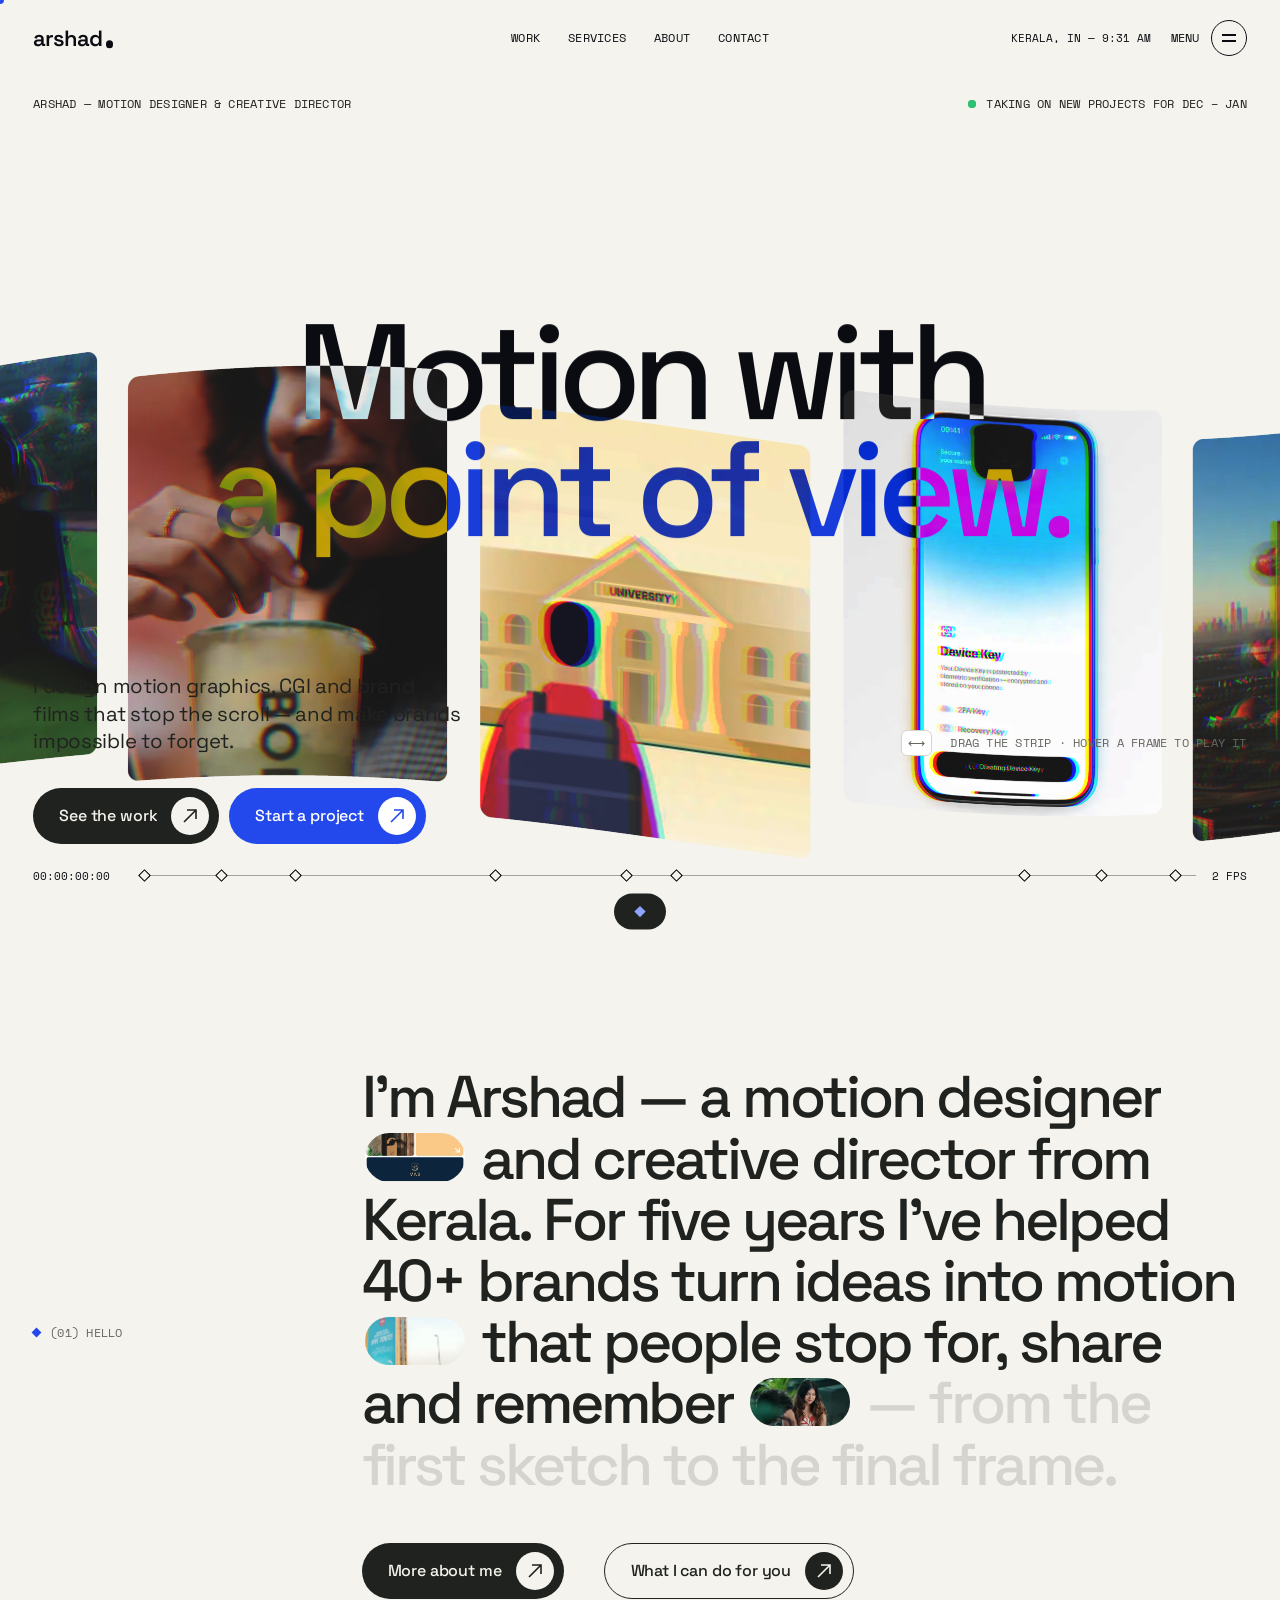
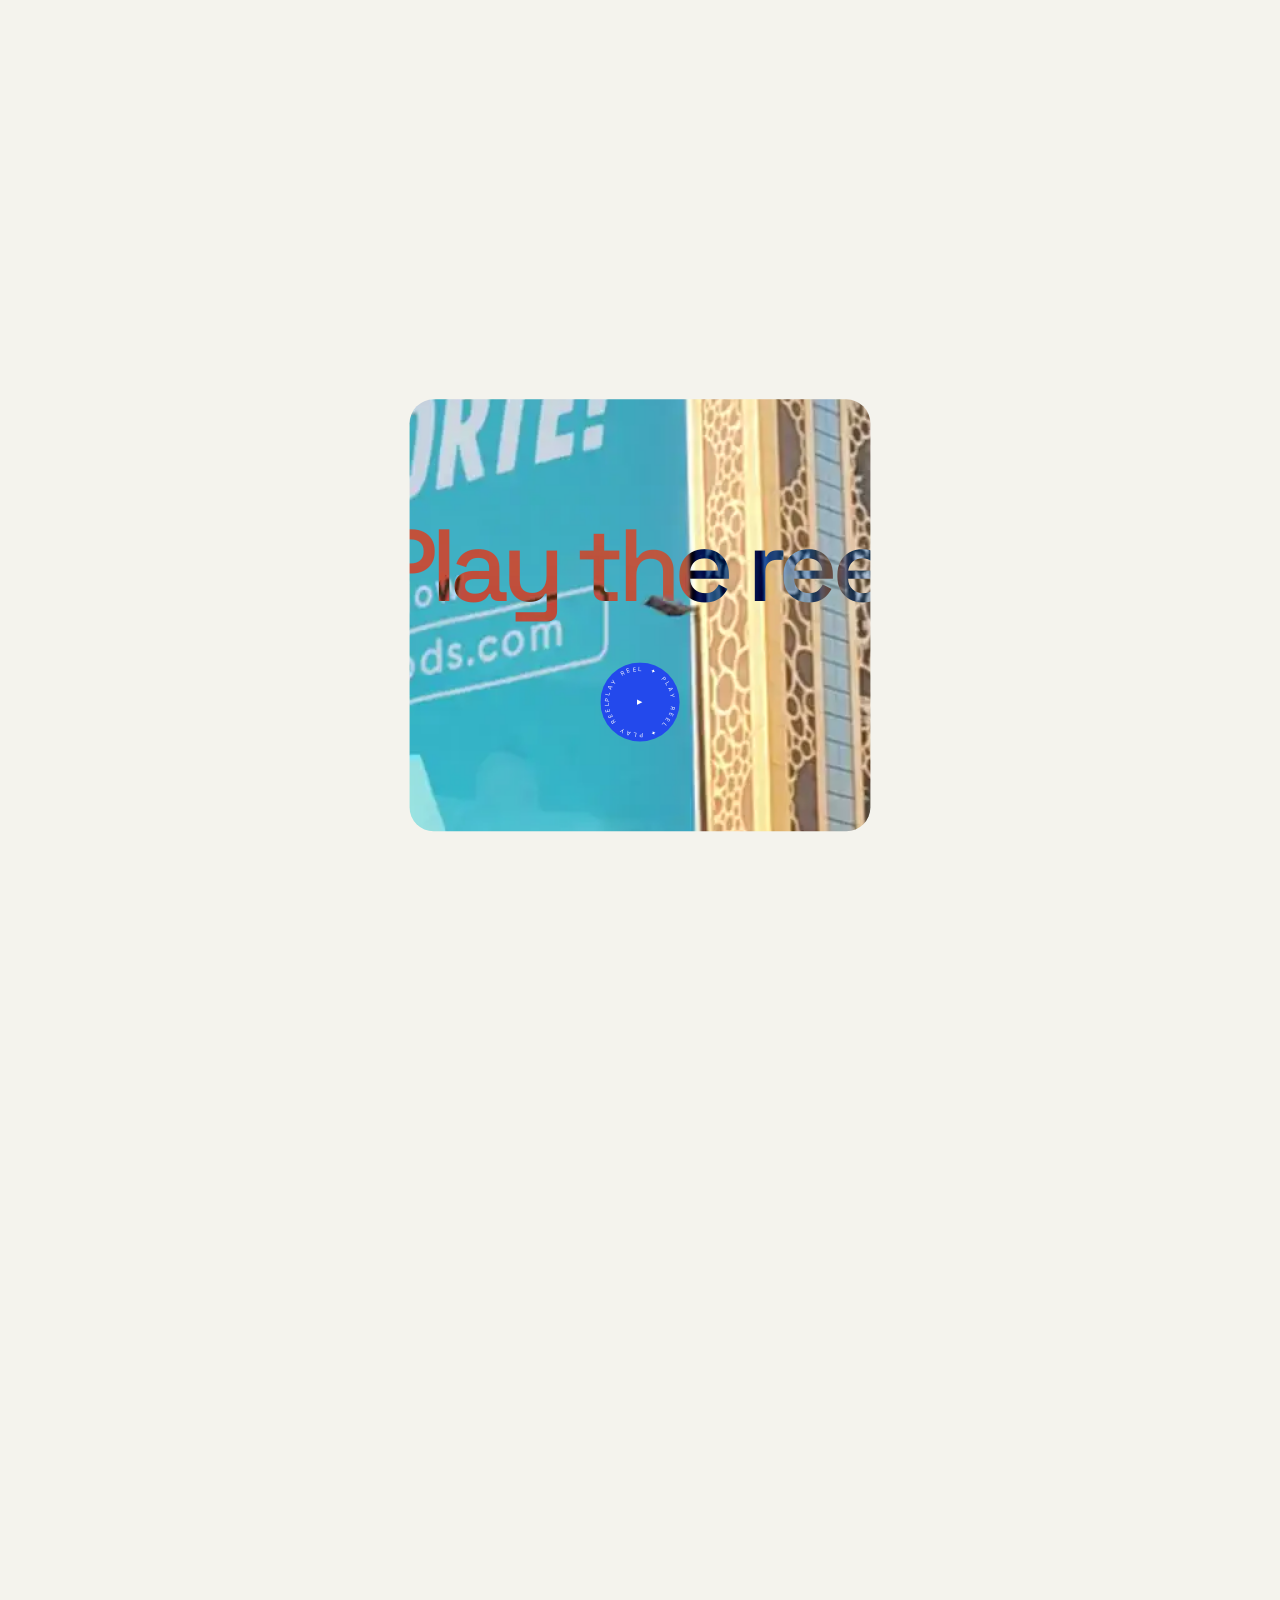
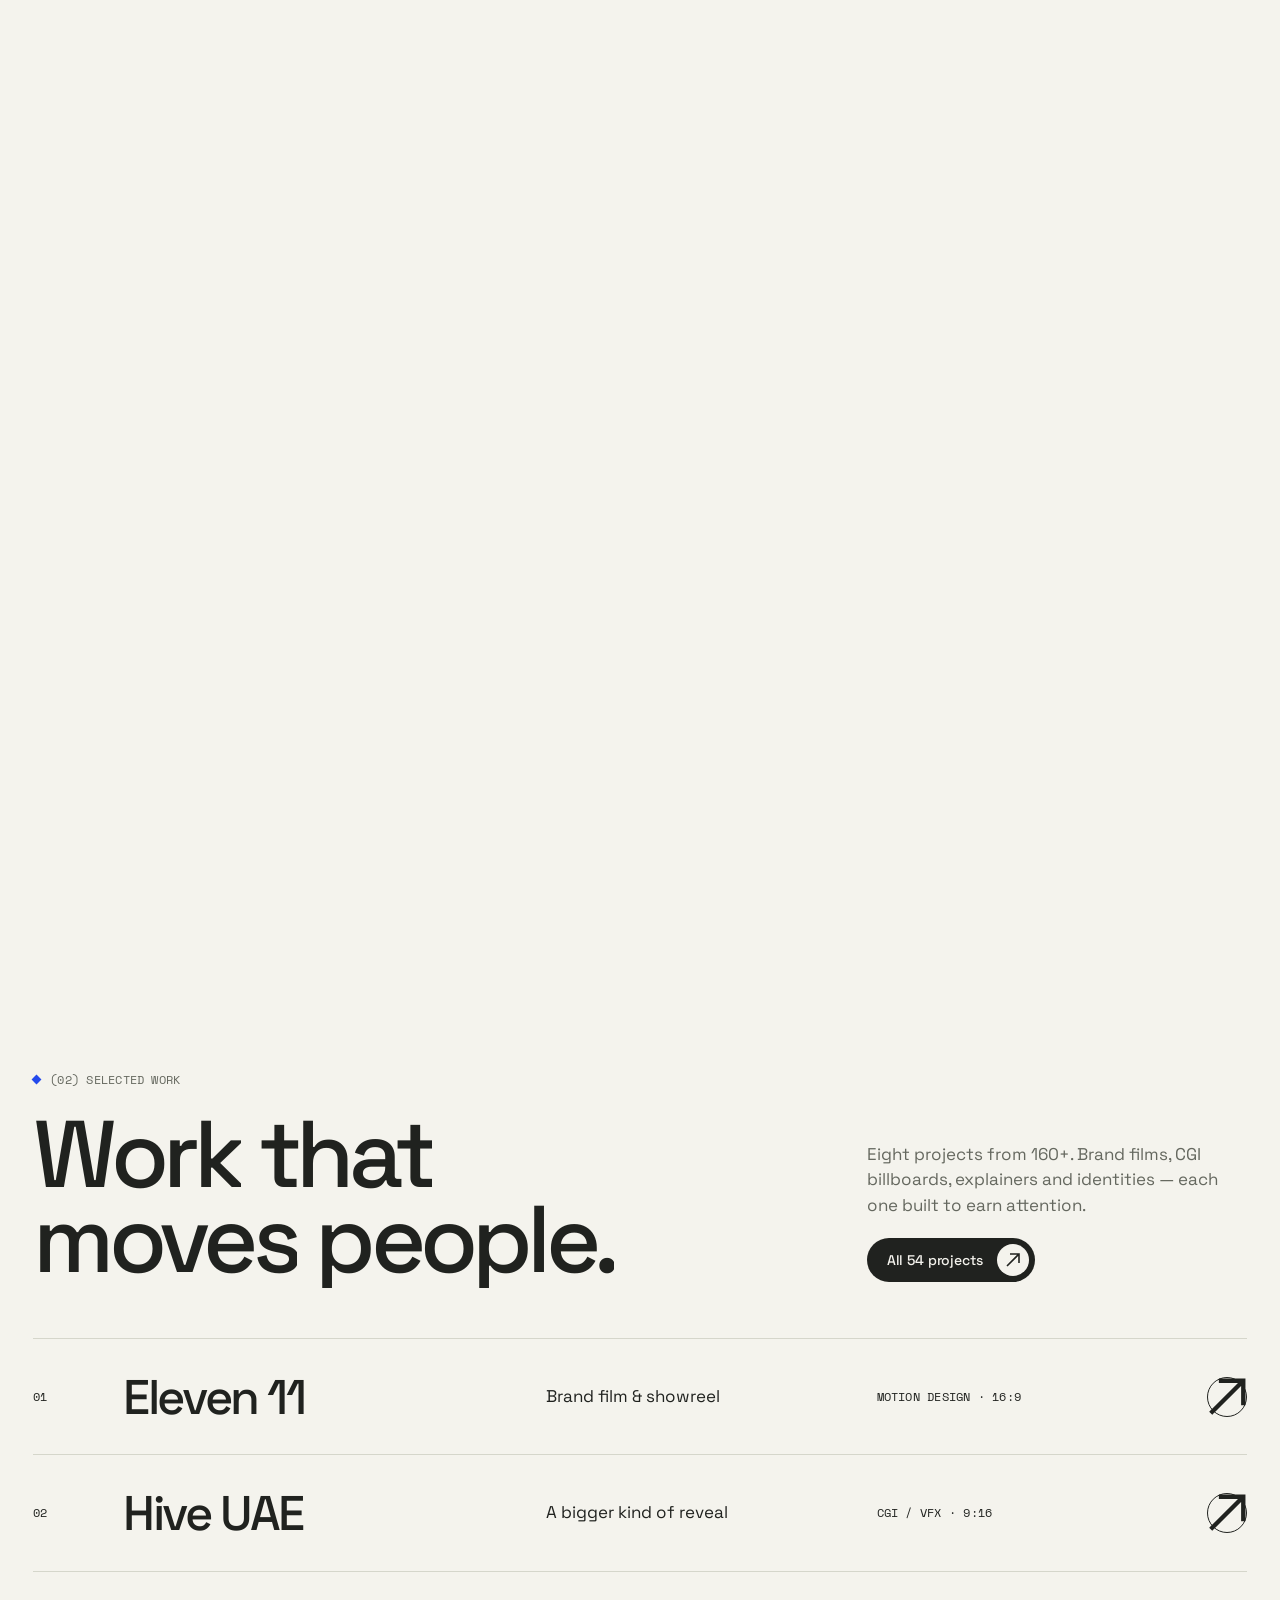
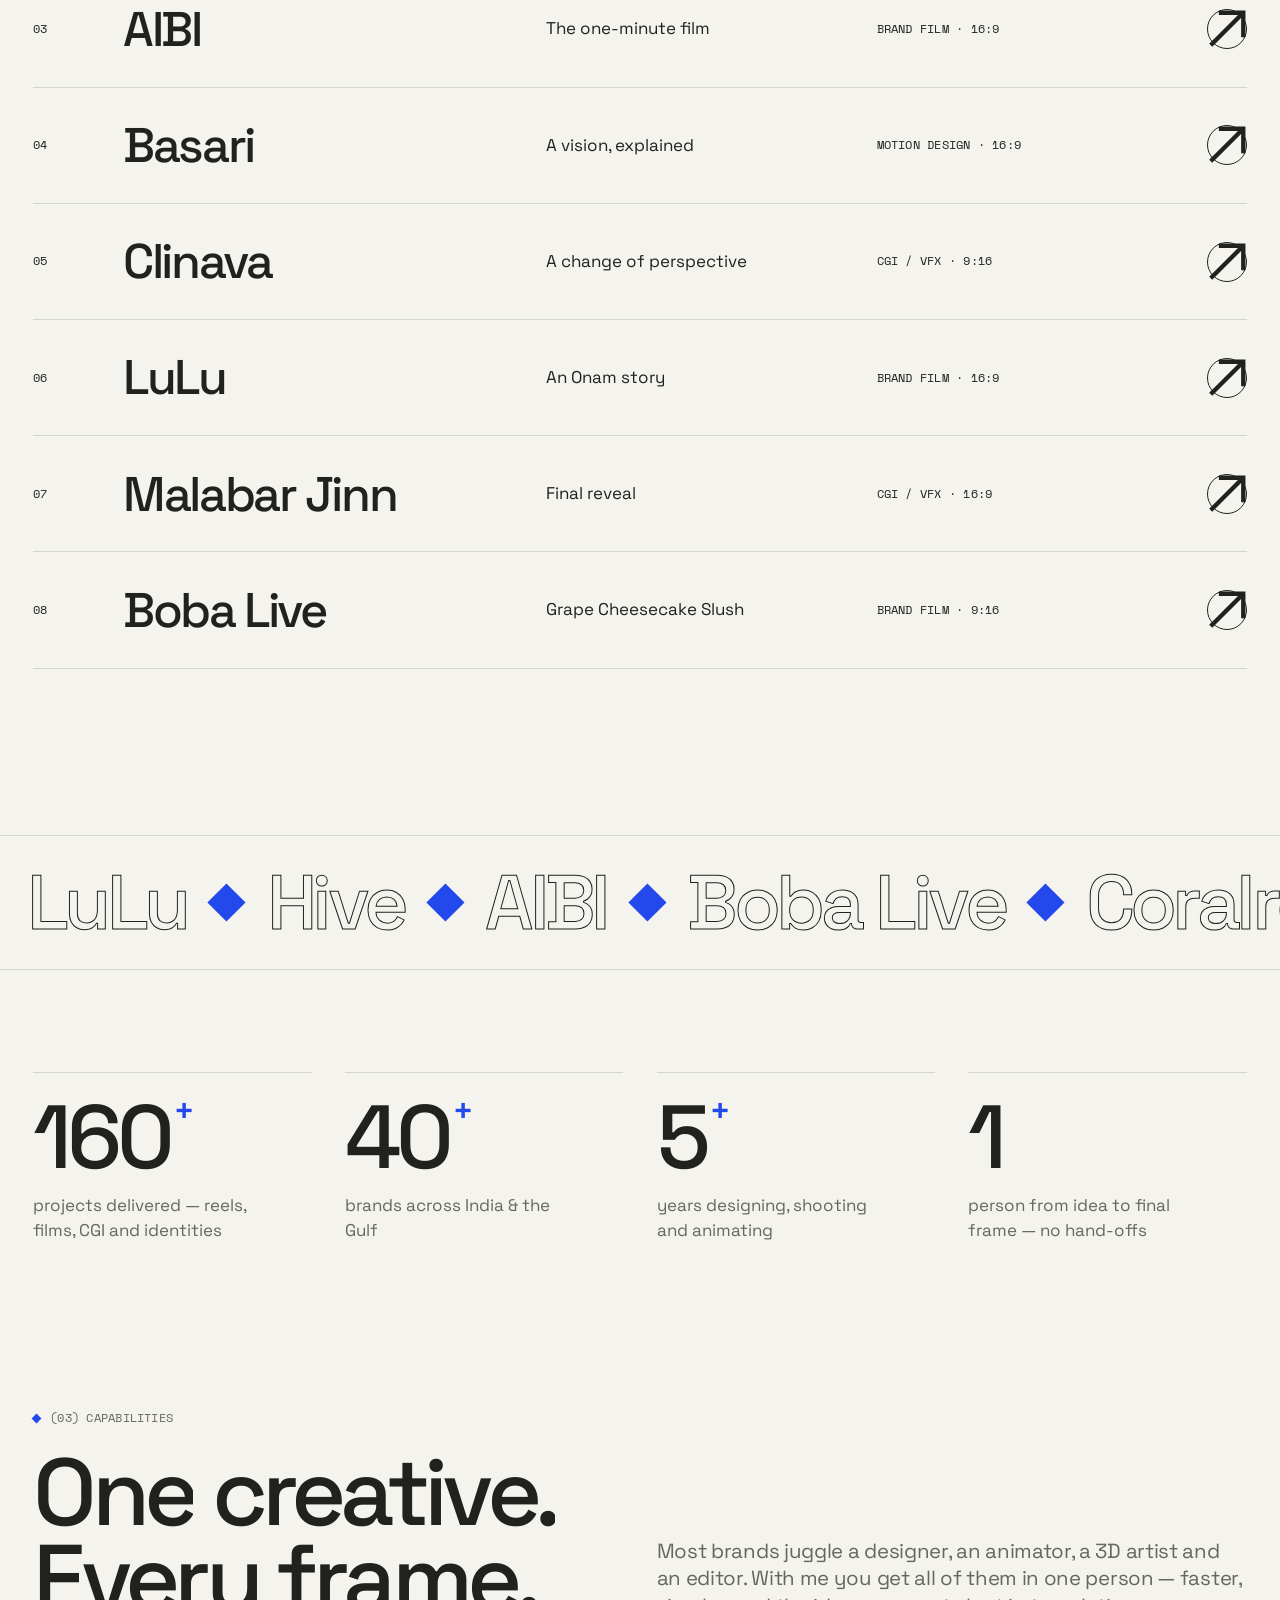
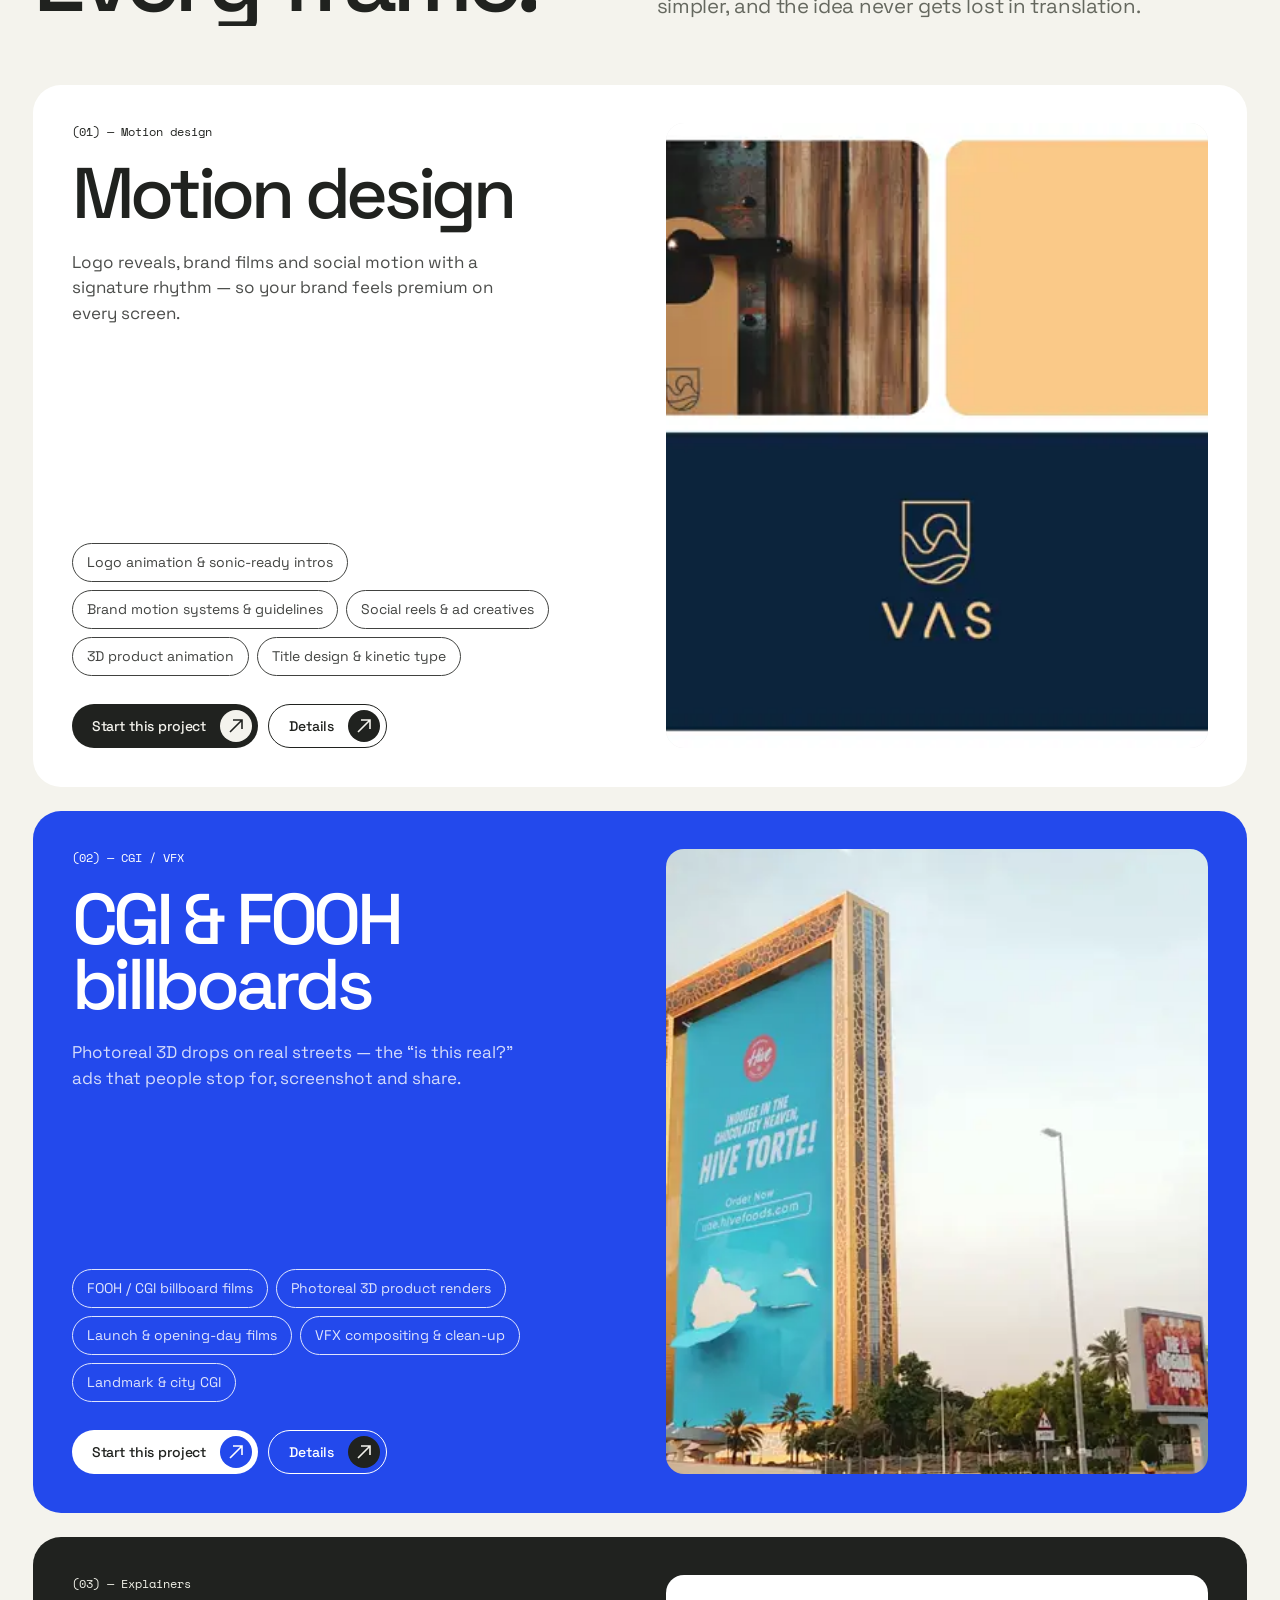
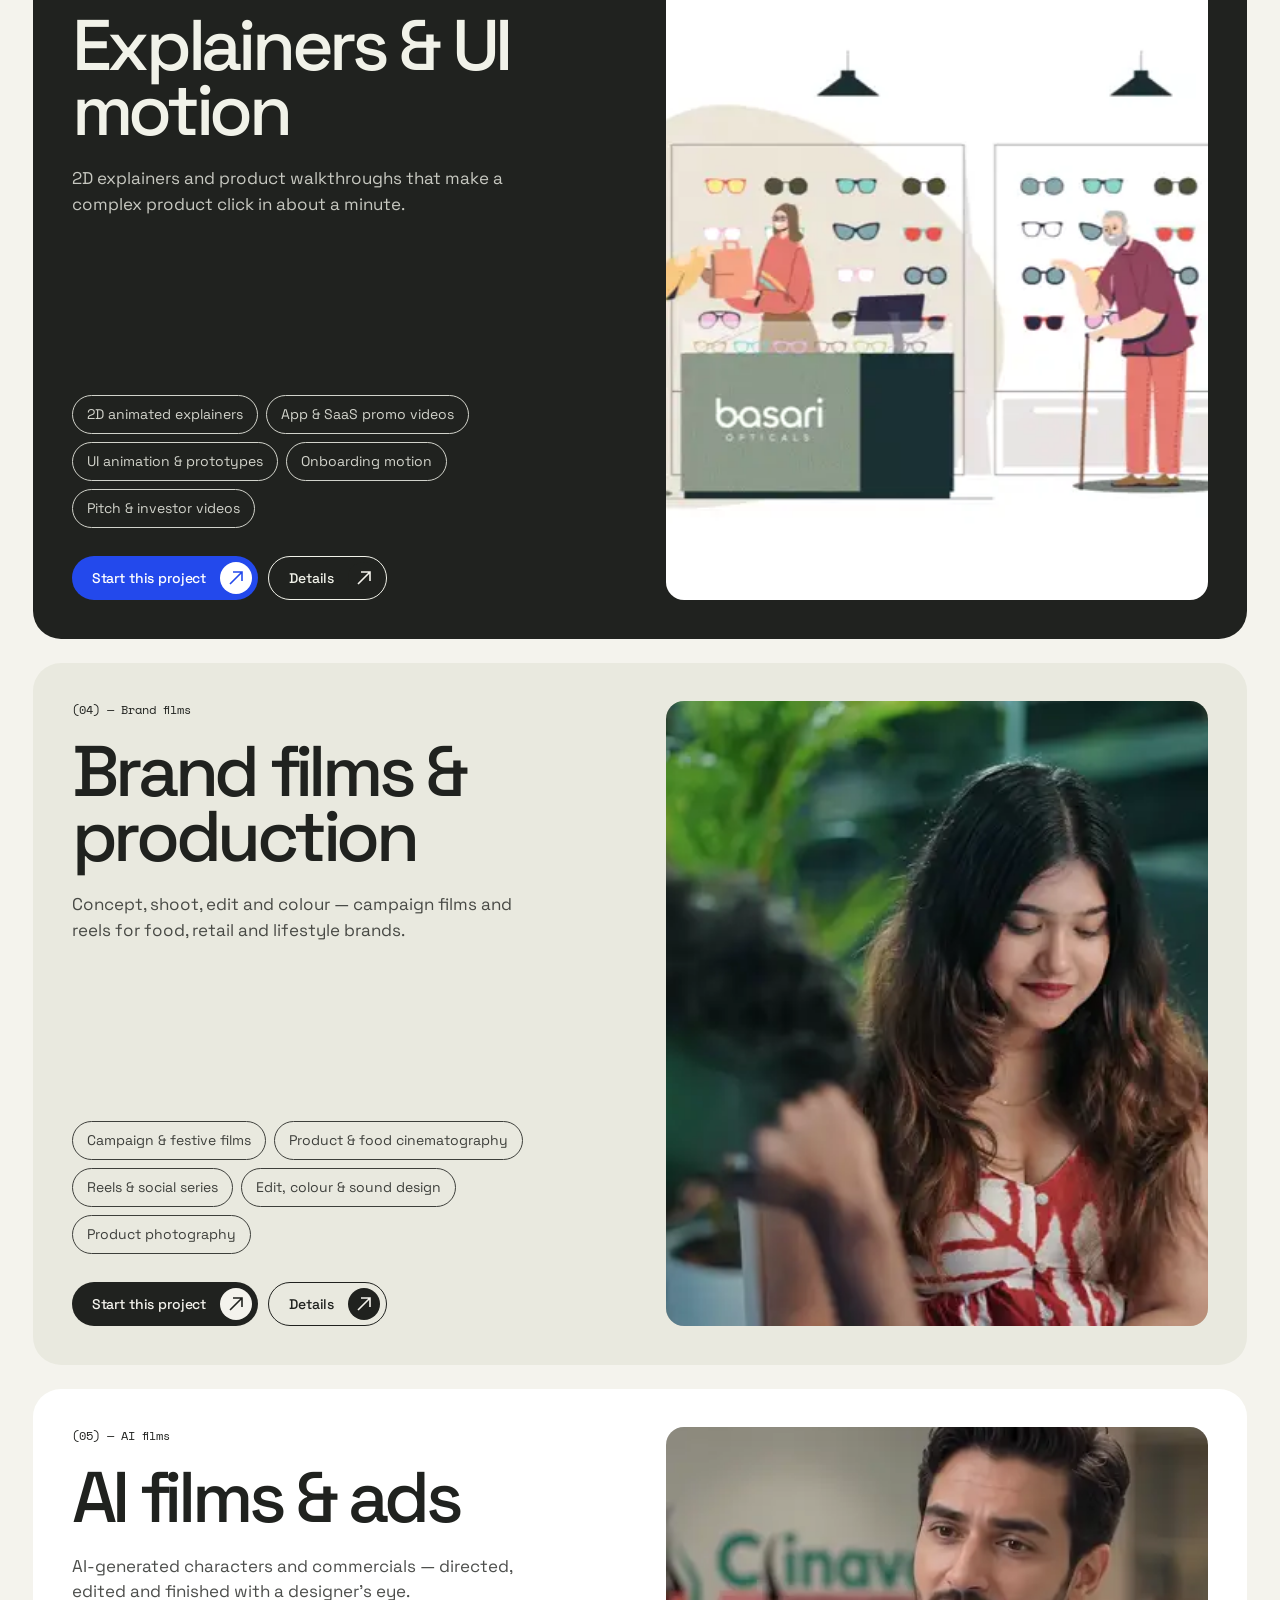
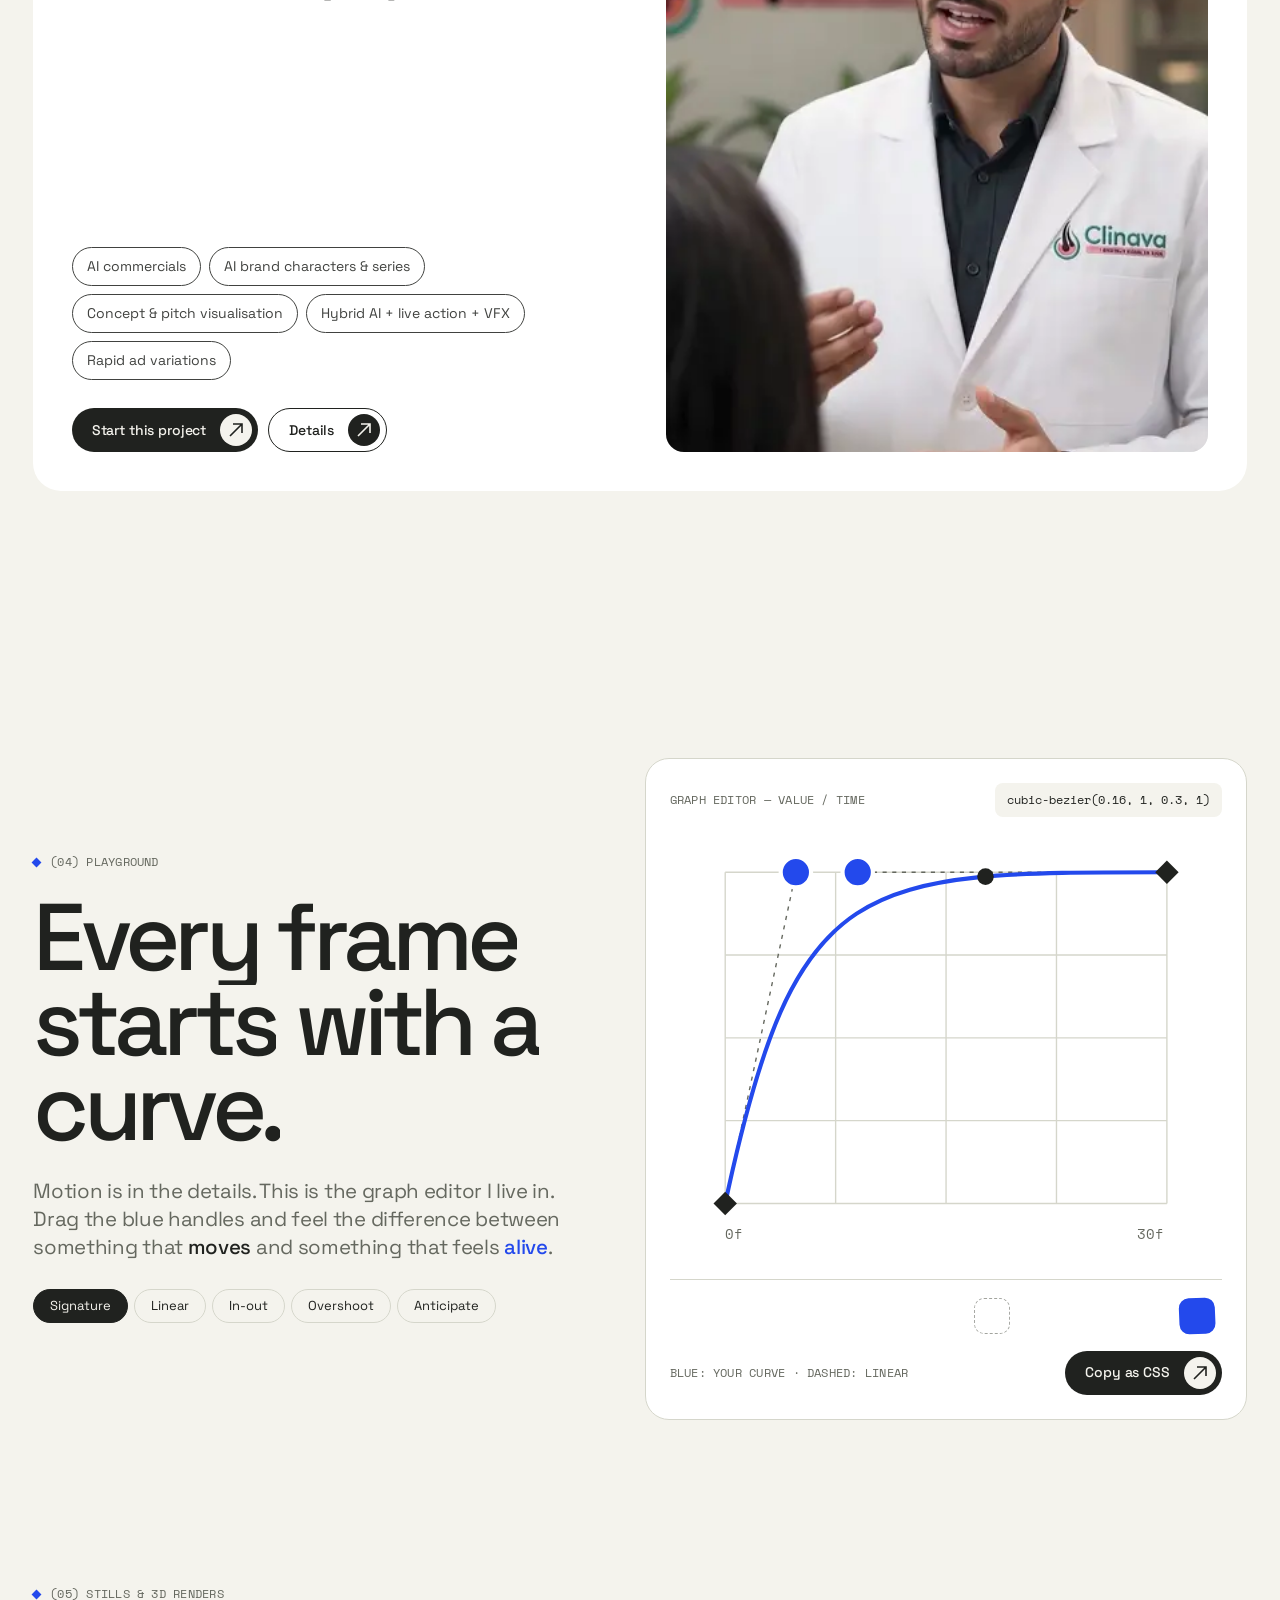
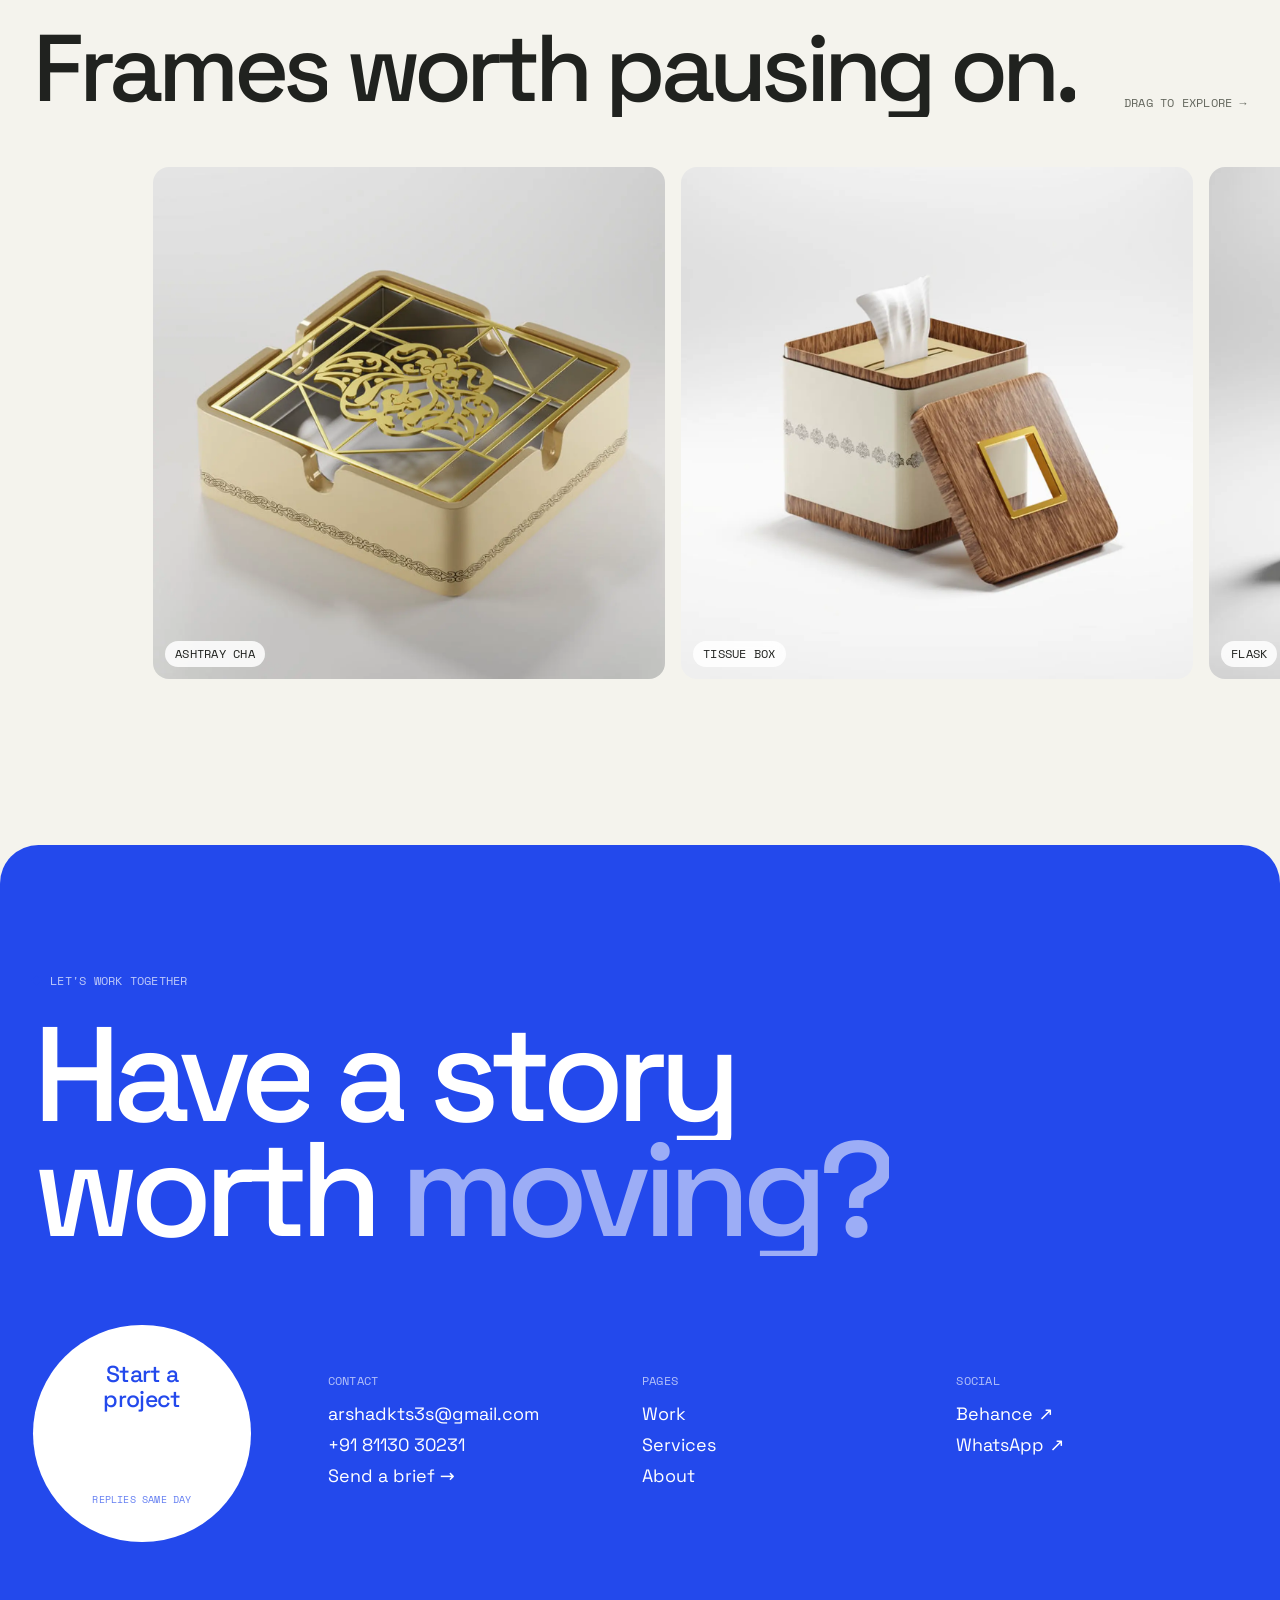
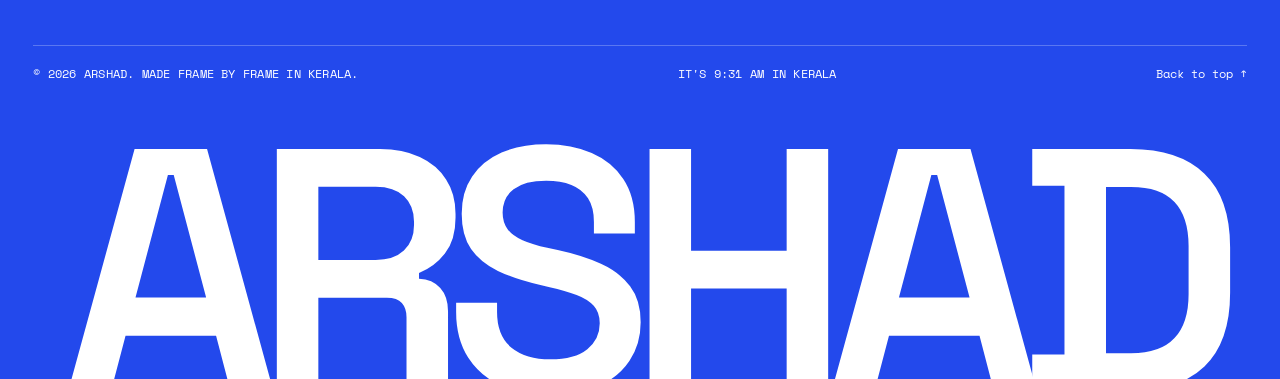
==== commit 19c118a0: "Premium multi-page rebuild: WebGL hero, page transitions, case studies, services, about, contact bri" ====
--- a/index.html
+++ b/index.html
@@ -4,227 +4,152 @@
 <meta charset="utf-8">
 <meta name="viewport" content="width=device-width, initial-scale=1, viewport-fit=cover">
 <title>Arshad — Motion Designer & Creative Director, Kerala</title>
-<meta name="description" content="Arshad is a motion designer and creative director from Kerala. Motion graphics, CGI billboards, brand films, explainers and AI films for brands that want to be noticed.">
-<meta name="theme-color" content="#0a0a0b">
-<meta property="og:title" content="Arshad — I make brands impossible to scroll past">
-<meta property="og:description" content="Motion design · CGI / VFX · Brand films · AI films. 160+ projects for 40+ brands.">
-<meta property="og:image" content="img/og.jpg">
+<meta name="description" content="Arshad is a motion designer and creative director from Kerala, India. Motion graphics, CGI & FOOH billboards, explainers, brand films and AI ads for brands that want to be remembered.">
+<meta name="theme-color" content="#f4f3ed">
+<meta property="og:title" content="Arshad — Motion with a point of view">
+<meta property="og:description" content="Motion design · CGI / FOOH · Explainers · Brand films · AI films. 160+ projects for 40+ brands.">
+<meta property="og:image" content="https://arshadar.github.io/img/og.jpg">
 <meta property="og:type" content="website">
 <meta name="twitter:card" content="summary_large_image">
-<link rel="icon" href="data:image/svg+xml,%3Csvg xmlns='http://www.w3.org/2000/svg' viewBox='0 0 64 64'%3E%3Crect width='64' height='64' rx='16' fill='%23ff5a1f'/%3E%3Ctext x='50%25' y='56%25' text-anchor='middle' dominant-baseline='middle' font-family='Arial Black,Arial' font-weight='900' font-size='40' fill='%230a0a0b'%3EA%3C/text%3E%3C/svg%3E">
-<link rel="preconnect" href="https://fonts.googleapis.com">
-<link rel="preconnect" href="https://fonts.gstatic.com" crossorigin>
-<link href="https://fonts.googleapis.com/css2?family=Bricolage+Grotesque:opsz,wght@12..96,300..800&family=JetBrains+Mono:wght@400;500&display=swap" rel="stylesheet">
-<link rel="stylesheet" href="css/style.css">
+<link rel="icon" href="img/favicon.svg" type="image/svg+xml">
+<link rel="preload" href="fonts/space-grotesk.woff2" as="font" type="font/woff2" crossorigin>
+<link rel="stylesheet" href="css/main.css">
+<style>
+  .hero__h{position:absolute;left:var(--gut);right:var(--gut);top:48%;transform:translateY(-50%);z-index:1;color:#fff;mix-blend-mode:difference;pointer-events:none;text-align:center;font-size:clamp(54px,10.6vw,204px)}
+  .hero__h em{font-style:normal;color:#dcb613}
+  @media (max-width:700px){.hero__h{top:44%;font-size:clamp(48px,15vw,90px)}}
+</style>
 </head>
-<body class="is-loading">
+<body data-page="index">
+<main>
 
-<!-- Intro curtain (≈0.9s, never blocks content) -->
-<div class="intro" aria-hidden="true">
-  <div class="intro__row"><span class="intro__word">ARSHAD</span></div>
-  <div class="intro__count"><span>00</span></div>
-</div>
+  <!-- HERO -->
+  <section class="hero" data-hud="Intro">
+    <div class="hero__gl" data-cur="drag" data-cur-label="Drag"></div>
+    <div class="hero__fallback"></div>
+    <h1 class="hero__h d1" data-hero-title>Motion with<br><em>a point of view.</em></h1>
+    <div class="hero__ui">
+      <div class="hero__top mono">
+        <span data-scramble>Arshad — Motion designer &amp; creative director</span>
+        <span class="avail"><i></i><span class="js-avail"></span></span>
+      </div>
+      <div class="hero__row">
+        <p class="hero__lede lead" data-hero-fade>I design motion graphics, CGI and brand films that stop the scroll — and make brands impossible to forget.</p>
+        <div class="hero__hint mono muted" data-hero-fade><span class="key">⟷</span> Drag the strip · hover a frame to play it</div>
+        <div class="hero__ctas" data-hero-fade>
+          <a href="work.html" class="btn" data-mag data-cur="link"><span class="roll">See the work</span><span class="btn__ic"></span></a>
+          <a class="btn btn--blue" data-wa="Hi Arshad! I saw your portfolio and I'd like to discuss a project." data-mag data-cur="link"><span class="roll">Start a project</span><span class="btn__ic"></span></a>
+        </div>
+      </div>
+    </div>
+    <div class="hero__card"><span class="mono js-hc-b"></span><b class="js-hc-t"></b></div>
+  </section>
 
-<div class="cursor" aria-hidden="true"><div class="cursor__dot"></div><div class="cursor__ring"><span class="cursor__label"></span></div></div>
-<div class="grain" aria-hidden="true"></div>
-<div class="progress" aria-hidden="true"></div>
+  <!-- STATEMENT -->
+  <section class="sec wrap" data-hud="Hello">
+    <div class="state">
+      <p class="label mono" data-scramble>(01) Hello</p>
+      <div>
+        <p class="state__txt js-state">I’m Arshad — a motion designer <span class="pillv" data-v="7b7d907495652b7e5934"></span> and creative director from Kerala. For five years I’ve helped 40+ brands turn ideas into motion <span class="pillv" data-v="5450bd4dd7e18c6d5ef1"></span> that people stop for, share and remember <span class="pillv" data-v="b64a233158b025928c01"></span> — from the first sketch to the final frame.</p>
+        <div class="state__foot">
+          <a href="about.html" class="btn" data-mag data-cur="link"><span class="roll">More about me</span><span class="btn__ic"></span></a>
+          <a href="services.html" class="btn btn--line" data-mag data-cur="link"><span class="roll">What I can do for you</span><span class="btn__ic"></span></a>
+        </div>
+      </div>
+    </div>
+  </section>
 
-<header class="nav">
-  <a href="#top" class="nav__logo magnetic" data-cursor="hover"><span class="nav__mark">A</span><span>arshad<b>.</b></span></a>
-  <nav class="nav__links">
-    <a href="#work" class="nav__link" data-cursor="hover"><i class="clip"><span data-text="Work">Work</span></i></a>
-    <a href="#services" class="nav__link" data-cursor="hover"><i class="clip"><span data-text="Services">Services</span></i></a>
-    <a href="#about" class="nav__link" data-cursor="hover"><i class="clip"><span data-text="About">About</span></i></a>
-  </nav>
-  <a class="btn btn--sm btn--accent magnetic js-wa" href="#" data-cursor="hover" data-msg="Hi Arshad, I saw your portfolio and I have a project in mind."><span class="dot"></span><span class="btn__txt">Let's talk</span></a>
-</header>
+  <!-- REEL -->
+  <section class="reel" data-hud="Reel">
+    <div class="reel__stick">
+      <div class="reel__box">
+        <video class="js-reel" poster="img/reel-poster.webp" muted loop playsinline preload="metadata"></video>
+        <div class="reel__ov">
+          <div class="reel__meta mono"><span>Showreel ’26</span><span class="js-reel-tc">00:00:00:00</span></div>
+          <div class="reel__mid"><div class="d1 reel__t" style="font-size:clamp(44px,8vw,150px)">Play the reel</div>
+          <button class="reel__play js-reel-play" data-cur="link" aria-label="Play showreel">
+        <svg viewBox="0 0 132 132"><defs><path id="c" d="M66 66m-52 0a52 52 0 1 1 104 0a52 52 0 1 1-104 0"/></defs><text font-family="Space Mono" font-size="10" letter-spacing="3.2" fill="#fff"><textPath href="#c">PLAY REEL ✦ PLAY REEL ✦ PLAY REEL ✦ </textPath></text></svg>
+        <span>▶</span>
+      </button>
+          </div>
+          <div class="reel__meta mono"><span>Motion · CGI · Film · AI</span><span>Click to watch ↗</span></div>
+        </div>
+      </div>
 
-<main id="top">
+    </div>
+  </section>
 
-<!-- HERO -->
-<section class="hero">
-  <div class="hero__top">
-    <div class="pill"><span class="pulse"></span><span class="js-avail">Booking projects for Dec – Jan</span></div>
-    <div class="hero__meta mono"><span>Motion designer</span><span>Creative director</span><span class="js-clock">Kerala —:—</span></div>
-  </div>
+  <!-- SELECTED WORK -->
+  <section class="sec wrap" data-hud="Work">
+    <div class="sel__head">
+      <div>
+        <p class="label mono" data-scramble>(02) Selected work</p>
+        <h2 class="d2" data-split style="margin-top:24px">Work that<br>moves people.</h2>
+      </div>
+      <div style="max-width:380px">
+        <p class="muted" data-fade>Eight projects from 160+. Brand films, CGI billboards, explainers and identities — each one built to earn attention.</p>
+        <a href="work.html" class="btn btn--sm" style="margin-top:20px" data-mag data-cur="link" data-fade><span class="roll">All 54 projects</span><span class="btn__ic"></span></a>
+      </div>
+    </div>
+    <ul class="rows js-rows"></ul>
+  </section>
+  <div class="float" aria-hidden="true"><div class="float__in"></div></div>
 
-  <h1 class="hero__title" aria-label="I make brands impossible to scroll past">
-    <span class="line"><span class="word">I</span> <span class="word">make</span> <span class="word">brands</span></span>
-    <span class="line"><span class="word italic accent">impossible</span></span>
-    <span class="line"><span class="word">to</span> <span class="word">scroll</span> <span class="word">past<i class="hero__dotmark">.</i></span></span>
-  </h1>
+  <!-- CLIENTS + STATS -->
+  <section data-hud="Clients">
+    <div class="clients" aria-label="Brands I've worked with"><div class="mq js-mq"></div></div>
+    <div class="sec wrap" style="padding-top:clamp(64px,8vw,120px)">
+      <div class="stats">
+        <div class="stat" data-fade><b data-count="160">0<sup>+</sup></b><p>projects delivered — reels, films, CGI and identities</p></div>
+        <div class="stat" data-fade data-delay=".08"><b data-count="40">0<sup>+</sup></b><p>brands across India &amp; the Gulf</p></div>
+        <div class="stat" data-fade data-delay=".16"><b data-count="5">0<sup>+</sup></b><p>years designing, shooting and animating</p></div>
+        <div class="stat" data-fade data-delay=".24"><b data-count="1">0</b><p>person from idea to final frame — no hand-offs</p></div>
+      </div>
+    </div>
+  </section>
 
-  <div class="hero__bottom">
-    <p class="hero__lede">Motion graphics, CGI billboards, brand films and AI ads — designed to stop the thumb, hold the eye and get your brand remembered.</p>
-    <div class="hero__ctas">
-      <a href="#" class="btn btn--accent btn--lg magnetic js-wa" data-cursor="hover" data-msg="Hi Arshad, I want to start a project."><span class="btn__txt">Start a project</span><span class="btn__arrow">→</span></a>
-      <button class="btn btn--ghost btn--lg magnetic js-reel" data-cursor="hover"><span class="btn__play">▶</span><span class="btn__txt">Watch the reel</span></button>
+  <!-- CAPABILITIES -->
+  <section class="sec wrap" data-hud="Services" style="padding-top:0">
+    <div class="caps__head">
+      <div>
+        <p class="label mono" data-scramble>(03) Capabilities</p>
+        <h2 class="d2" data-split style="margin-top:24px">One creative.<br>Every frame.</h2>
+      </div>
+      <p class="lead muted" data-fade>Most brands juggle a designer, an animator, a 3D artist and an editor. With me you get all of them in one person — faster, simpler, and the idea never gets lost in translation.</p>
     </div>
-  </div>
+    <div class="caps js-caps"></div>
+  </section>
 
-  <div class="reel" data-cursor="play" data-cursor-label="Play reel">
-    <div class="reel__frame">
-      <video class="reel__video" poster="img/reel-poster.webp" muted loop playsinline autoplay preload="auto"></video>
-      <script>(function(v){v.src=innerWidth<720?"media/reel-loop-m.mp4":"media/reel-loop.mp4";})(document.currentScript.previousElementSibling)</script>
-      <div class="reel__shade"></div>
-      <div class="reel__label mono"><span>Showreel 2026</span><span>Sound on ↗</span></div>
+  <!-- PLAYGROUND -->
+  <section class="sec wrap" data-hud="Play" style="padding-top:clamp(48px,6vw,96px)">
+    <div class="play">
+      <div>
+        <p class="label mono" data-scramble>(04) Playground</p>
+        <h2 class="d2" data-split style="margin-top:24px">Every frame starts with a curve.</h2>
+        <p class="lead muted" style="margin-top:28px" data-fade>Motion is in the details. This is the graph editor I live in. Drag the blue handles and feel the difference between something that <b style="font-weight:500;color:var(--ink)">moves</b> and something that feels <b style="font-weight:500;color:var(--blue)">alive</b>.</p>
+        <div class="presets js-presets" data-fade></div>
+      </div>
+      <div class="curve js-curve" data-fade></div>
     </div>
-  </div>
-</section>
+  </section>
 
-<!-- CLIENTS -->
-<section class="clients" aria-label="Brands I've worked with">
-  <p class="clients__head mono">Trusted by 40+ brands across India &amp; the Gulf</p>
-  <div class="marquee"><div class="marquee__track js-clients"></div></div>
-</section>
+  <!-- STILLS -->
+  <section class="sec" data-hud="Stills" style="padding-top:0;overflow:hidden">
+    <div class="wrap sel__head">
+      <div>
+        <p class="label mono" data-scramble>(05) Stills &amp; 3D renders</p>
+        <h2 class="d2" data-split style="margin-top:24px">Frames worth pausing on.</h2>
+      </div>
+      <p class="muted mono" data-fade>Drag to explore →</p>
+    </div>
+    <div class="rail js-rail" data-cur="drag" data-cur-label="Drag"></div>
+  </section>
 
-<!-- STATS -->
-<section class="stats">
-  <div class="stat"><b class="js-count" data-to="160">0</b><sup>+</sup><span>projects delivered</span></div>
-  <div class="stat"><b class="js-count" data-to="40">0</b><sup>+</sup><span>brands served</span></div>
-  <div class="stat"><b class="js-count" data-to="5">0</b><sup>+</sup><span>years in motion</span></div>
-  <div class="stat"><b class="js-count" data-to="6">0</b><span>crafts, one person — no hand-offs</span></div>
-</section>
-
-<!-- FEATURED (horizontal) -->
-<section class="featured" id="work">
-  <div class="featured__pin">
-    <div class="featured__track js-featured">
-      <div class="featured__head">
-      <p class="eyebrow mono">01 — Selected work</p>
-      <h2 class="h2 split">Work that <em>moves</em> people<br>— and numbers.</h2>
-      <p class="featured__hint mono">Scroll → hover to preview, click to watch</p>
-    </div>
-    </div>
-  </div>
-</section>
-
-<!-- ALL WORK -->
-<section class="library">
-  <div class="library__head">
-    <p class="eyebrow mono">02 — The archive</p>
-    <h2 class="h2 split">Pick a style.<br><em>I've probably made it.</em></h2>
-  </div>
-  <div class="filters js-filters" role="tablist">
-    <button class="filter is-active" data-f="all" data-cursor="hover">All <sup></sup></button>
-    <button class="filter" data-f="motion" data-cursor="hover">Motion design <sup></sup></button>
-    <button class="filter" data-f="cgi" data-cursor="hover">CGI / VFX <sup></sup></button>
-    <button class="filter" data-f="film" data-cursor="hover">Brand films <sup></sup></button>
-    <button class="filter" data-f="ai" data-cursor="hover">AI films <sup></sup></button>
-    <button class="filter" data-f="edit" data-cursor="hover">Edits &amp; BTS <sup></sup></button>
-  </div>
-  <div class="grid js-grid"></div>
-  <div class="library__more"><button class="btn btn--ghost magnetic js-more" data-cursor="hover"><span class="btn__txt">Show more work</span><span class="btn__arrow">↓</span></button></div>
-</section>
-
-<!-- SERVICES -->
-<section class="services" id="services">
-  <div class="services__head">
-    <p class="eyebrow mono">03 — What I do</p>
-    <h2 class="h2 split">One creative.<br><em>Every frame</em> covered.</h2>
-  </div>
-  <ul class="svc js-svc">
-    <li class="svc__row" data-preview="7b7d907495652b7e5934" data-cursor="hover">
-      <span class="svc__n mono">01</span><h3 class="svc__t">Motion design</h3>
-      <p class="svc__d">Logo reveals, brand films, social motion and product animations that feel premium on every screen.</p><span class="svc__arrow">↗</span>
-    </li>
-    <li class="svc__row" data-preview="5450bd4dd7e18c6d5ef1" data-cursor="hover">
-      <span class="svc__n mono">02</span><h3 class="svc__t">CGI &amp; FOOH billboards</h3>
-      <p class="svc__d">Photoreal 3D drops on real streets — the viral “is this real?” ads brands share.</p><span class="svc__arrow">↗</span>
-    </li>
-    <li class="svc__row" data-preview="981890d4d27494eed133" data-cursor="hover">
-      <span class="svc__n mono">03</span><h3 class="svc__t">Explainers &amp; SaaS</h3>
-      <p class="svc__d">2D explainers and UI animation that make a product click in under a minute.</p><span class="svc__arrow">↗</span>
-    </li>
-    <li class="svc__row" data-preview="b64a233158b025928c01" data-cursor="hover">
-      <span class="svc__n mono">04</span><h3 class="svc__t">Brand films &amp; production</h3>
-      <p class="svc__d">Concept, shoot, edit and colour — campaign films and reels for food, retail and lifestyle brands.</p><span class="svc__arrow">↗</span>
-    </li>
-    <li class="svc__row" data-preview="__AI__" data-cursor="hover">
-      <span class="svc__n mono">05</span><h3 class="svc__t">AI films &amp; ads</h3>
-      <p class="svc__d">AI-generated characters and commercials, finished with a designer's eye — fast and on brand.</p><span class="svc__arrow">↗</span>
-    </li>
-  </ul>
-  <div class="svc__float" aria-hidden="true"><video muted loop playsinline preload="none"></video></div>
-</section>
-
-<!-- PROCESS -->
-<section class="process">
-  <div class="process__head">
-    <p class="eyebrow mono">04 — How it works</p>
-    <h2 class="h2 split">Simple process.<br><em>Zero</em> guesswork.</h2>
-  </div>
-  <ol class="steps">
-    <li class="step"><span class="step__n">01</span><h4>Chat</h4><p>Send a WhatsApp or email. Tell me the brand, the goal and the deadline.</p></li>
-    <li class="step"><span class="step__n">02</span><h4>Concept</h4><p>You get a clear idea, style frames and a fixed quote before anything starts.</p></li>
-    <li class="step"><span class="step__n">03</span><h4>Create</h4><p>I design, animate, shoot or render — with check-ins so there are no surprises.</p></li>
-    <li class="step"><span class="step__n">04</span><h4>Deliver</h4><p>Final files sized for Reels, YouTube, TV and billboards. Ready to post.</p></li>
-  </ol>
-</section>
-
-<!-- STILLS -->
-<section class="stills">
-  <div class="stills__head">
-    <p class="eyebrow mono">05 — Stills &amp; 3D renders</p>
-    <h2 class="h2 split">Frames worth <em>pausing</em> on.</h2>
-  </div>
-  <div class="stills__rail js-stills" data-cursor="drag" data-cursor-label="Drag"></div>
-</section>
-
-<!-- ABOUT -->
-<section class="about" id="about">
-  <p class="eyebrow mono">06 — Behind the frame</p>
-  <p class="about__big js-words">I'm Arshad — a motion designer and creative director from Kerala. I bring <em>design, motion, 3D, shooting, editing and colour</em> into one process, so your idea never gets lost between five different people. From the first sketch to the final frame, it's one eye on every detail.</p>
-  <div class="about__cols">
-    <div><span class="mono">Tools</span><p>After Effects · Cinema 4D · Blender · Premiere Pro · DaVinci Resolve · Photoshop · AI video tools</p></div>
-    <div><span class="mono">Based in</span><p>Kerala, India — working with brands in India, UAE &amp; worldwide.</p></div>
-    <div><span class="mono">Clients</span><p>Retail, F&amp;B, education, healthcare, real estate and tech startups.</p></div>
-  </div>
-</section>
-
-<!-- CTA / FOOTER -->
-<footer class="cta" id="contact">
-  <p class="eyebrow mono">07 — Let's work together</p>
-  <h2 class="cta__title"><span class="line"><span>Got a brand</span></span><span class="line"><span>that deserves</span></span><span class="line"><span class="accent italic">attention?</span></span></h2>
-  <div class="cta__actions">
-    <a href="#" class="cta__big magnetic js-wa" data-cursor="hover" data-msg="Hi Arshad, I want to start a project."><span class="cta__big-in"><span class="cta__wa">WhatsApp me</span><span class="cta__sub">Usually replies within a few hours</span></span></a>
-    <div class="cta__side">
-      <button class="cta__link js-copy" data-cursor="hover"><span class="mono">Email</span><span class="js-email">arshadkts3s@gmail.com</span><span class="cta__copy mono">Click to copy</span></button>
-      <a class="cta__link js-tel" href="#" data-cursor="hover"><span class="mono">Call</span><span class="js-phone">+91 81130 30231</span></a>
-      <a class="cta__link js-behance" href="#" target="_blank" rel="noopener" data-cursor="hover"><span class="mono">Behance</span><span>behance.net/arshadkt ↗</span></a>
-    </div>
-  </div>
-  <div class="foot">
-    <span class="mono">© <span class="js-year"></span> Arshad. Made frame by frame.</span>
-    <span class="mono js-clock2">Kerala</span>
-    <a href="#top" class="mono" data-cursor="hover">Back to top ↑</a>
-  </div>
-  <div class="foot__giant" aria-hidden="true">ARSHAD</div>
-</footer>
 </main>
-
-<!-- Video modal -->
-<div class="modal" role="dialog" aria-modal="true" aria-label="Video player" hidden>
-  <div class="modal__bg"></div>
-  <div class="modal__inner">
-    <div class="modal__media"><video class="modal__video" controls playsinline></video></div>
-    <aside class="modal__info">
-      <p class="mono modal__tag"></p>
-      <h3 class="modal__title"></h3>
-      <p class="modal__desc"></p>
-      <a href="#" class="btn btn--accent magnetic js-wa modal__cta" data-cursor="hover"><span class="btn__txt">I want something like this</span><span class="btn__arrow">→</span></a>
-      <div class="modal__nav"><button class="js-prev" data-cursor="hover">← Prev</button><button class="js-next" data-cursor="hover">Next →</button></div>
-    </aside>
-    <button class="modal__close" aria-label="Close" data-cursor="hover">✕</button>
-  </div>
-</div>
-
-<div class="toast mono" role="status"></div>
-
 <script src="js/data.js"></script>
 <script src="vendor/gsap.min.js" defer></script>
 <script src="vendor/ScrollTrigger.min.js" defer></script>
 <script src="vendor/lenis.min.js" defer></script>
-<script src="js/main.js" defer></script>
+<script type="module" src="js/home.js"></script>
 </body>
 </html>
--- a/css/main.css
+++ b/css/main.css
@@ -0,0 +1,495 @@
+/* =========================================================
+   ARSHAD — design system
+   paper / ink / blue  ·  Space Grotesk + Space Mono
+   ========================================================= */
+@font-face{font-family:"Space Grotesk";src:url(../fonts/space-grotesk.woff2) format("woff2");font-weight:300 700;font-display:swap}
+@font-face{font-family:"Space Mono";src:url(../fonts/space-mono.woff2) format("woff2");font-weight:400;font-display:swap}
+:root{
+  --paper:#f4f3ed;--ink:#20221f;--blue:#2349ec;--blue2:#8da5ff;--muted:#65685f;--line:#d5d6cb;--light:#e9e9df;--white:#fff;--orange:#df7436;
+  --f:"Space Grotesk",system-ui,-apple-system,"Segoe UI",sans-serif;--m:"Space Mono",ui-monospace,Menlo,monospace;
+  --ease:cubic-bezier(.16,1,.3,1);--ease2:cubic-bezier(.65,0,.35,1);
+  --gut:clamp(16px,2.6vw,40px);--max:1680px;
+}
+*,*::before,*::after{box-sizing:border-box;margin:0;padding:0}
+html{background:var(--paper);-webkit-text-size-adjust:100%}
+html.lenis,html.lenis body{height:auto}
+.lenis.lenis-smooth{scroll-behavior:auto!important}
+.lenis.lenis-stopped{overflow:hidden}
+body{background:var(--paper);color:var(--ink);font-family:var(--f);font-size:17px;line-height:1.5;font-weight:400;-webkit-font-smoothing:antialiased;overflow-x:hidden;text-rendering:optimizeLegibility}
+a{color:inherit;text-decoration:none}
+button{font:inherit;color:inherit;background:none;border:0;cursor:pointer;text-align:inherit}
+img,video,canvas,svg{display:block;max-width:100%}
+input,textarea{font:inherit;color:inherit}
+::selection{background:var(--blue);color:var(--white)}
+:focus-visible{outline:2px solid var(--blue);outline-offset:3px;border-radius:4px}
+.mono{font-family:var(--m);font-size:11.5px;line-height:1.4;letter-spacing:.02em;text-transform:uppercase}
+.muted{color:var(--muted)}
+.blue{color:var(--blue)}
+.wrap{padding-left:var(--gut);padding-right:var(--gut);max-width:var(--max);margin:0 auto}
+.sec{padding-top:clamp(96px,13vw,200px);padding-bottom:clamp(96px,13vw,200px);position:relative}
+.d1{font-size:clamp(56px,11.5vw,210px);line-height:.86;letter-spacing:-.065em;font-weight:500}
+.d2{font-size:clamp(44px,7.4vw,128px);line-height:.9;letter-spacing:-.06em;font-weight:500}
+.d3{font-size:clamp(32px,4.4vw,72px);line-height:.98;letter-spacing:-.05em;font-weight:500}
+.d4{font-size:clamp(24px,2.6vw,40px);line-height:1.08;letter-spacing:-.035em;font-weight:500}
+.lead{font-size:clamp(19px,1.6vw,24px);line-height:1.35;letter-spacing:-.015em}
+.label{display:flex;align-items:center;gap:10px;color:var(--muted)}
+.label::before{content:"";width:7px;height:7px;background:var(--blue);transform:rotate(45deg);flex:none}
+.dk .label{color:rgba(241,242,233,.6)}
+.dk{background:var(--ink);color:#f1f2e9}
+.bl{background:var(--blue);color:var(--white)}
+.hr{height:1px;background:var(--line);border:0}
+
+/* split text */
+.sl{display:block;overflow:hidden;padding-bottom:.08em;margin-bottom:-.08em}
+.sl>span{display:inline-block;will-change:transform}
+.sw{display:inline-block;overflow:hidden;vertical-align:top;padding-bottom:.06em;margin-bottom:-.06em}
+.sw>span{display:inline-block}
+
+/* ---------- loader ---------- */
+.loader{position:fixed;inset:0;z-index:200;background:var(--paper);display:flex;flex-direction:column;justify-content:space-between;padding:var(--gut);pointer-events:none}
+.loader__top{display:flex;justify-content:space-between}
+.loader__name{font-size:clamp(64px,16vw,300px);font-weight:500;letter-spacing:-.07em;line-height:.8;display:flex;overflow:hidden}
+.loader__name span{display:inline-block}
+.loader__bar{position:relative;height:1px;background:var(--line);margin-top:24px}
+.loader__fill{position:absolute;inset:0;background:var(--blue);transform-origin:0 50%;transform:scaleX(0)}
+.loader__keys{position:absolute;inset:-4px 0 auto;display:flex;justify-content:space-between}
+.loader__keys i{width:9px;height:9px;border:1px solid var(--ink);background:var(--paper);transform:rotate(45deg)}
+.loader__keys i.on{background:var(--blue);border-color:var(--blue)}
+.no-loader .loader{display:none}
+
+/* ---------- page transition ---------- */
+.pt{position:fixed;inset:0;z-index:150;pointer-events:none;visibility:hidden}
+.pt__panel{position:absolute;inset:0;background:var(--blue);color:var(--white);display:flex;align-items:flex-end;justify-content:space-between;padding:var(--gut);transform:translateY(100%)}
+.pt__title{font-size:clamp(48px,9vw,160px);font-weight:500;letter-spacing:-.06em;line-height:.85;overflow:hidden}
+.pt__title span{display:inline-block}
+.pt__tc{font-family:var(--m);font-size:12px}
+
+/* ---------- cursor ---------- */
+.cur{position:fixed;left:0;top:0;z-index:180;pointer-events:none}
+.cur__dot{position:fixed;left:0;top:0;width:8px;height:8px;margin:-4px 0 0 -4px;border-radius:50%;background:var(--blue);transition:transform .35s var(--ease),border-radius .35s var(--ease),background .3s}
+.cur__ring{position:fixed;left:0;top:0;width:0;height:0}
+.cur__bub{position:absolute;left:0;top:0;width:92px;height:92px;margin:-46px 0 0 -46px;border-radius:50%;background:var(--blue);color:var(--white);display:grid;place-items:center;font-family:var(--m);font-size:11px;text-transform:uppercase;letter-spacing:.04em;transform:scale(0);transition:transform .5s var(--ease)}
+.cur.is-link .cur__dot{transform:rotate(45deg) scale(1.6);border-radius:1px}
+.cur.is-bub .cur__bub{transform:scale(1)}
+.cur.is-bub .cur__dot{transform:scale(0)}
+.cur.is-text .cur__dot{transform:scaleX(.25) scaleY(3);border-radius:2px}
+.cur.is-down .cur__dot{transform:scale(.6)}
+.cur.on-dark .cur__dot{background:var(--white)}
+@media (hover:hover) and (pointer:fine){html.has-cur,html.has-cur *{cursor:none!important}}
+@media (hover:none),(pointer:coarse){.cur{display:none}}
+
+/* ---------- HUD timeline ---------- */
+.hud{position:fixed;left:var(--gut);right:var(--gut);bottom:16px;z-index:60;display:flex;align-items:center;gap:16px;pointer-events:none;mix-blend-mode:difference;color:#fff}
+.hud__tc{font-family:var(--m);font-size:11px;min-width:96px}
+.hud__track{position:relative;flex:1;height:1px;background:rgba(255,255,255,.35);pointer-events:auto}
+.hud__fill{position:absolute;inset:0;background:#fff;transform-origin:0 50%;transform:scaleX(0)}
+.hud__key{position:absolute;top:50%;width:9px;height:9px;margin:-5px 0 0 -5px;border:1px solid #fff;background:#000;transform:rotate(45deg);transition:transform .3s var(--ease),background .3s}
+.hud__key:hover,.hud__key.on{background:#fff}
+.hud__key:hover{transform:rotate(45deg) scale(1.5)}
+.hud__key span{position:absolute;bottom:14px;left:50%;transform:rotate(-45deg) translate(-30%,0);font-family:var(--m);font-size:10px;text-transform:uppercase;white-space:nowrap;opacity:0;transition:opacity .3s}
+.hud__key:hover span{opacity:1}
+.hud__fps{font-family:var(--m);font-size:11px}
+@media (max-width:900px){.hud{display:none}}
+
+/* ---------- nav ---------- */
+.nav{position:fixed;top:0;left:0;right:0;z-index:70;display:grid;grid-template-columns:1fr auto 1fr;align-items:center;padding:20px var(--gut);transition:transform .7s var(--ease);mix-blend-mode:difference;color:#fff}
+.nav.hide{transform:translateY(-120%)}
+.nav__logo{font-size:22px;font-weight:600;letter-spacing:-.05em;display:flex;align-items:center;gap:2px}
+.nav__logo b{display:inline-block;width:.32em;height:.32em;background:currentColor;border-radius:50%;margin-left:2px;transform:translateY(.28em)}
+.nav__mid{display:flex;gap:28px}
+.nav__r{display:flex;justify-content:flex-end;align-items:center;gap:20px}
+.nav__time{font-family:var(--m);font-size:11px;text-transform:uppercase}
+.menu-btn{display:flex;align-items:center;gap:12px;font-family:var(--m);font-size:12px;text-transform:uppercase}
+.menu-btn__ic{width:36px;height:36px;border-radius:50%;border:1px solid currentColor;display:grid;place-items:center;position:relative}
+.menu-btn__ic i{position:absolute;width:14px;height:1.5px;background:currentColor;transition:transform .5s var(--ease)}
+.menu-btn__ic i:first-child{transform:translateY(-3px)}
+.menu-btn__ic i:last-child{transform:translateY(3px)}
+.menu-open .menu-btn__ic i:first-child{transform:rotate(45deg)}
+.menu-open .menu-btn__ic i:last-child{transform:rotate(-45deg)}
+@media (max-width:900px){.nav__mid,.nav__time{display:none}.nav{grid-template-columns:1fr auto}}
+
+/* roll links */
+.roll{display:inline-flex;overflow:hidden;position:relative;line-height:1.2}
+.roll>span{display:block;transition:transform .6s var(--ease)}
+.roll>span::after{content:attr(data-t);position:absolute;left:0;top:100%}
+.roll:hover>span,.btn:hover .roll>span{transform:translateY(-100%)}
+.ul{background:linear-gradient(currentColor,currentColor) 100% 100%/0 1px no-repeat;transition:background-size .6s var(--ease)}
+.ul:hover{background-position:0 100%;background-size:100% 1px}
+
+/* ---------- menu overlay ---------- */
+.menu{position:fixed;inset:0;z-index:65;background:var(--ink);color:#f1f2e9;display:grid;grid-template-columns:1.2fr 1fr;padding:110px var(--gut) var(--gut);visibility:hidden;clip-path:inset(0 0 100% 0)}
+.menu__links{display:flex;flex-direction:column;justify-content:center;list-style:none}
+.menu__links li{overflow:hidden;border-bottom:1px solid #3b443b}
+.menu__links a{display:flex;align-items:baseline;gap:18px;font-size:clamp(48px,7vw,116px);font-weight:500;letter-spacing:-.06em;line-height:1.02;padding:4px 0;transition:color .4s,padding .6s var(--ease)}
+.menu__links a sup{font-family:var(--m);font-size:12px;letter-spacing:0;color:var(--blue2);transform:translateY(-1.2em)}
+.menu__links a:hover{color:var(--blue2);padding-left:24px}
+.menu__side{display:flex;flex-direction:column;justify-content:space-between;padding-left:clamp(0px,4vw,80px)}
+.menu__media{position:relative;aspect-ratio:4/3;border-radius:16px;overflow:hidden;background:#2b302b;margin-top:auto}
+.menu__media video{position:absolute;inset:0;width:100%;height:100%;object-fit:cover;opacity:0;transition:opacity .5s}
+.menu__media video.on{opacity:1}
+.menu__info{display:grid;grid-template-columns:1fr 1fr;gap:24px;margin-top:32px}
+.menu__info a{display:block;font-size:18px;margin-top:6px}
+@media (max-width:900px){.menu{grid-template-columns:1fr;padding-top:96px}.menu__media{display:none}.menu__side{padding:0}}
+
+/* ---------- buttons ---------- */
+.btn{--bg:var(--ink);--fg:var(--paper);--h:var(--blue);display:inline-flex;align-items:center;gap:14px;height:56px;padding:0 10px 0 26px;border-radius:99px;background:var(--bg);color:var(--fg);font-weight:500;font-size:16px;letter-spacing:-.01em;position:relative;overflow:hidden;isolation:isolate;white-space:nowrap}
+.btn::before{content:"";position:absolute;left:50%;top:100%;width:140%;aspect-ratio:1;border-radius:50%;background:var(--h);transform:translate(-50%,0) scale(.2);transition:transform .7s var(--ease);z-index:-1}
+.btn:hover::before{transform:translate(-50%,-62%) scale(1)}
+.btn:hover{color:var(--white)}
+.btn__ic{width:38px;height:38px;border-radius:50%;background:var(--fg);color:var(--bg);display:grid;place-items:center;overflow:hidden;position:relative;flex:none;transition:background .5s,color .5s}
+.btn:hover .btn__ic{background:var(--white);color:var(--blue)}
+.btn__ic svg{width:14px;height:14px;transition:transform .6s var(--ease)}
+.btn__ic svg+svg{position:absolute;transform:translateX(-200%)}
+.btn:hover .btn__ic svg:first-child{transform:translateX(200%)}
+.btn:hover .btn__ic svg+svg{transform:translateX(0)}
+.btn--blue{--bg:var(--blue);--fg:var(--white);--h:var(--ink)}
+.btn--line{--bg:transparent;--fg:currentColor;border:1px solid currentColor}
+.btn--line .btn__ic{background:var(--ink);color:var(--paper)}
+.dk .btn--line .btn__ic,.bl .btn--line .btn__ic{background:var(--white);color:var(--ink)}
+.btn--white{--bg:var(--white);--fg:var(--ink);--h:var(--ink)}
+.btn--white .btn__ic{background:var(--blue);color:var(--white)}
+.btn--sm{height:44px;font-size:14px;padding-left:20px;padding-right:6px}
+.btn--sm .btn__ic{width:32px;height:32px}
+.chip{display:inline-flex;align-items:center;gap:8px;height:40px;padding:0 16px;border:1px solid var(--line);border-radius:99px;font-size:14px;transition:background .4s var(--ease),color .3s,border-color .3s;white-space:nowrap}
+.chip sup{font-family:var(--m);font-size:10px;opacity:.6}
+.chip:hover{border-color:var(--ink)}
+.chip.on{background:var(--ink);color:var(--paper);border-color:var(--ink)}
+.avail{display:inline-flex;align-items:center;gap:10px}
+.avail i{width:8px;height:8px;border-radius:50%;background:#2fbf71;position:relative}
+.avail i::after{content:"";position:absolute;inset:0;border-radius:50%;background:inherit;animation:pulse 2s var(--ease) infinite}
+@keyframes pulse{0%{transform:scale(1);opacity:.7}100%{transform:scale(3.2);opacity:0}}
+
+/* ---------- media card (shared) ---------- */
+.mc{position:relative;display:block;border-radius:14px;overflow:hidden;background:var(--light);isolation:isolate}
+.mc img,.mc video{position:absolute;inset:0;width:100%;height:100%;object-fit:cover}
+.mc img{transition:transform 1.2s var(--ease)}
+.mc video{opacity:0;transition:opacity .4s}
+.mc.play video{opacity:1}
+.mc:hover img{transform:scale(1.06)}
+.mc__dur{position:absolute;top:10px;right:10px;font-family:var(--m);font-size:10px;padding:4px 8px;border-radius:99px;background:rgba(32,34,31,.55);color:#fff;backdrop-filter:blur(6px);-webkit-backdrop-filter:blur(6px);z-index:2}
+
+/* =========================================================
+   HOME
+   ========================================================= */
+.hero{position:relative;height:100vh;height:100svh;min-height:620px;overflow:hidden}
+.hero__gl{position:absolute;inset:0;z-index:0}
+.hero__gl canvas{width:100%!important;height:100%!important}
+.hero__fallback{position:absolute;inset:0;display:none;grid-template-columns:repeat(4,1fr);gap:12px;padding:120px var(--gut) 40px;opacity:.9}
+.no-gl .hero__fallback{display:grid}
+.hero__fallback .mc{aspect-ratio:9/14}
+.hero__ui{position:relative;z-index:2;height:100%;display:flex;flex-direction:column;justify-content:space-between;padding:96px var(--gut) 56px;pointer-events:none}
+.hero__ui a,.hero__ui button{pointer-events:auto}
+.hero__top{display:flex;justify-content:space-between;gap:20px}
+.hero__title{position:relative}
+.hero__title .d1{max-width:12ch}
+.hero__title em{font-style:normal;color:var(--blue)}
+.hero__row{display:flex;justify-content:space-between;align-items:flex-end;gap:32px;flex-wrap:wrap}
+.hero__lede{max-width:430px}
+.hero__ctas{display:flex;gap:10px;flex-wrap:wrap}
+.hero__hint{display:flex;gap:18px;align-items:center}
+.hero__hint .key{display:inline-grid;place-items:center;min-width:26px;height:26px;padding:0 6px;border:1px solid var(--line);border-radius:6px;background:var(--white)}
+.hero__card{position:absolute;z-index:3;left:0;top:0;pointer-events:none;opacity:0;padding:10px 14px;border-radius:12px;background:var(--ink);color:var(--paper);white-space:nowrap}
+.hero__card b{display:block;font-weight:500;font-size:16px;letter-spacing:-.02em}
+@media (max-width:700px){.hero__ui{padding-bottom:36px}.hero__hint{display:none}}
+
+/* statement */
+.state{display:grid;grid-template-columns:1fr 3fr;gap:var(--gut)}
+.state__txt{font-size:clamp(30px,4.6vw,78px);line-height:1.04;letter-spacing:-.05em;font-weight:500}
+.state__txt .w{display:inline-block;opacity:.12}
+.pillv{display:inline-block;width:1.7em;height:.82em;border-radius:99px;overflow:hidden;vertical-align:-.05em;margin:0 .06em;position:relative;background:var(--light)}
+.pillv video,.pillv img{position:absolute;inset:0;width:100%;height:100%;object-fit:cover}
+.state__foot{grid-column:2;display:flex;gap:40px;margin-top:48px;flex-wrap:wrap}
+@media (max-width:900px){.state{grid-template-columns:1fr}.state__foot{grid-column:1}}
+
+/* reel */
+.reel{height:260vh;position:relative}
+.reel__stick{position:sticky;top:0;height:100vh;height:100svh;display:grid;place-items:center;overflow:hidden}
+.reel__box{position:relative;width:100%;height:100%;clip-path:inset(28% 34% 28% 34% round 24px);will-change:clip-path}
+.reel__box video{width:100%;height:100%;object-fit:cover}
+.reel__ov{position:absolute;inset:0;display:flex;flex-direction:column;justify-content:space-between;padding:clamp(80px,9vw,120px) var(--gut) 56px;color:var(--white);pointer-events:none}
+.reel__ov .d1{text-align:center;mix-blend-mode:difference}
+.reel__meta{display:flex;justify-content:space-between}
+.reel__mid{display:flex;flex-direction:column;align-items:center;gap:clamp(16px,2vw,28px)}
+.reel__play{position:relative;width:132px;height:132px;border-radius:50%;background:var(--blue);color:var(--white);display:grid;place-items:center;font-family:var(--m);font-size:12px;text-transform:uppercase;pointer-events:auto;z-index:2;transition:transform .5s var(--ease)}
+.reel__play:hover{transform:scale(1.08)}
+.reel__play svg{position:absolute;inset:0;animation:spin 14s linear infinite}
+@keyframes spin{to{transform:rotate(360deg)}}
+
+/* selected work list */
+.sel__head{display:flex;justify-content:space-between;align-items:flex-end;gap:24px;margin-bottom:56px;flex-wrap:wrap}
+.rows{list-style:none;border-top:1px solid var(--line)}
+.row{position:relative;border-bottom:1px solid var(--line)}
+.row a{display:grid;grid-template-columns:70px 1.3fr 1fr 1fr 40px;gap:20px;align-items:center;padding:clamp(22px,2.6vw,36px) 0;position:relative;z-index:1;transition:padding .7s var(--ease),color .4s}
+.row::before{content:"";position:absolute;inset:0;background:var(--blue);transform:scaleY(0);transform-origin:50% 100%;transition:transform .6s var(--ease)}
+.row:hover::before{transform:scaleY(1);transform-origin:50% 0}
+.row:hover a{color:var(--white);padding-left:24px;padding-right:24px}
+.row__t{font-size:clamp(28px,3.8vw,60px);font-weight:500;letter-spacing:-.05em;line-height:1}
+.row__arr{width:40px;height:40px;border-radius:50%;border:1px solid currentColor;display:grid;place-items:center;transition:transform .6s var(--ease)}
+.row:hover .row__arr{transform:rotate(-45deg);background:var(--white);color:var(--blue);border-color:var(--white)}
+.row__thumb{display:none}
+.float{position:fixed;left:0;top:0;width:min(28vw,420px);aspect-ratio:4/5;border-radius:16px;overflow:hidden;pointer-events:none;z-index:55;visibility:hidden;background:var(--light)}
+.float__in{position:absolute;inset:0}
+.float video,.float img{position:absolute;inset:0;width:100%;height:100%;object-fit:cover}
+@media (max-width:900px){
+  .row a{grid-template-columns:96px 1fr 32px;gap:14px;padding:16px 0}
+  .row .row__d,.row .row__c,.row .row__n{display:none}
+  .row__thumb{display:block;position:relative;aspect-ratio:1;border-radius:10px;overflow:hidden;background:var(--light)}
+  .row__thumb img{width:100%;height:100%;object-fit:cover}
+  .row__t{font-size:24px}
+  .row__arr{width:32px;height:32px}
+  .float{display:none}
+}
+
+/* capabilities stacking cards */
+.caps__head{display:grid;grid-template-columns:1fr 1fr;gap:var(--gut);align-items:end;margin-bottom:64px}
+.cap{position:sticky;top:90px;min-height:min(78vh,720px);border-radius:28px;padding:clamp(24px,3vw,48px);display:grid;grid-template-columns:1fr 1fr;gap:clamp(20px,4vw,64px);margin-bottom:24px;overflow:hidden;transform-origin:50% 0}
+.cap:nth-child(1){background:var(--white)}
+.cap:nth-child(2){background:var(--blue);color:var(--white)}
+.cap:nth-child(3){background:var(--ink);color:#f1f2e9}
+.cap:nth-child(4){background:var(--light)}
+.cap:nth-child(5){background:var(--white)}
+.cap__l{display:flex;flex-direction:column}
+.cap__n{font-family:var(--m);font-size:12px}
+.cap__t{font-size:clamp(40px,5.6vw,96px);font-weight:500;letter-spacing:-.06em;line-height:.9;margin-top:20px}
+.cap__p{margin-top:24px;max-width:460px;opacity:.8}
+.cap__list{list-style:none;margin-top:auto;padding-top:32px;display:flex;flex-wrap:wrap;gap:8px}
+.cap__list li{padding:8px 14px;border:1px solid currentColor;border-radius:99px;font-size:14px;opacity:.85}
+.cap__m{position:relative;border-radius:18px;overflow:hidden;background:rgba(0,0,0,.08);min-height:320px}
+.cap__m video{position:absolute;inset:0;width:100%;height:100%;object-fit:cover}
+@media (max-width:900px){.caps__head{grid-template-columns:1fr}.cap{grid-template-columns:1fr;top:70px;min-height:auto}.cap__m{min-height:0;aspect-ratio:4/3}}
+
+/* clients + stats */
+.clients{overflow:hidden;border-top:1px solid var(--line);border-bottom:1px solid var(--line);padding:28px 0}
+.mq{display:flex;width:max-content;animation:mq 50s linear infinite}
+.mq span{font-size:clamp(40px,6vw,100px);font-weight:500;letter-spacing:-.06em;line-height:1;padding:0 .35em;color:transparent;-webkit-text-stroke:1px var(--ink);transition:color .4s}
+.mq span:hover{color:var(--blue);-webkit-text-stroke-color:var(--blue)}
+.mq i{align-self:center;width:.35em;height:.35em;background:var(--blue);transform:rotate(45deg);font-size:clamp(40px,6vw,100px)}
+@keyframes mq{to{transform:translateX(-50%)}}
+.stats{display:grid;grid-template-columns:repeat(4,1fr);gap:var(--gut)}
+.stat{border-top:1px solid var(--line);padding-top:20px}
+.stat b{display:block;font-size:clamp(56px,7vw,120px);font-weight:500;letter-spacing:-.06em;line-height:1}
+.stat b sup{font-size:.4em;color:var(--blue);vertical-align:top;margin-left:4px}
+.stat p{margin-top:10px;color:var(--muted);max-width:220px}
+@media (max-width:900px){.stats{grid-template-columns:1fr 1fr;row-gap:40px}}
+
+/* playground: easing curve */
+.play{display:grid;grid-template-columns:1fr 1.1fr;gap:clamp(32px,5vw,96px);align-items:center}
+.curve{background:var(--white);border:1px solid var(--line);border-radius:24px;padding:24px;position:relative}
+.curve__svg{width:100%;aspect-ratio:1.25;touch-action:none;overflow:visible}
+.curve__grid line{stroke:var(--line);stroke-width:1}
+.curve__h{stroke:var(--muted);stroke-width:1;stroke-dasharray:3 4}
+.curve__path{fill:none;stroke:var(--blue);stroke-width:3;stroke-linecap:round}
+.curve__k{fill:var(--ink)}
+.curve__p{fill:var(--blue);stroke:var(--white);stroke-width:3;cursor:grab}
+.curve__p:active{cursor:grabbing}
+.curve__track{position:relative;height:72px;margin-top:20px;border-top:1px solid var(--line)}
+.curve__obj{position:absolute;left:0;top:18px;width:36px;height:36px;border-radius:10px;background:var(--blue)}
+.curve__ghost{position:absolute;left:0;top:18px;width:36px;height:36px;border-radius:10px;border:1px dashed var(--muted);opacity:.6}
+.curve__bar{display:flex;justify-content:space-between;align-items:center;gap:12px;flex-wrap:wrap}
+.curve__val{font-family:var(--m);font-size:12px;background:var(--paper);padding:8px 12px;border-radius:8px}
+.presets{display:flex;gap:6px;flex-wrap:wrap;margin-top:28px}
+.presets .chip{height:34px;font-size:13px}
+@media (max-width:900px){.play{grid-template-columns:1fr}}
+
+/* stills rail */
+.rail{display:flex;gap:16px;overflow-x:auto;scrollbar-width:none;padding:0 var(--gut);user-select:none;-webkit-user-select:none}
+.rail::-webkit-scrollbar{display:none}
+.rail figure{flex:none;height:clamp(260px,40vw,520px);border-radius:16px;overflow:hidden;position:relative;background:var(--light)}
+.rail img{height:100%;width:auto;pointer-events:none;transition:transform 1.2s var(--ease)}
+.rail figure:hover img{transform:scale(1.05)}
+.rail figcaption{position:absolute;left:12px;bottom:12px;padding:5px 10px;border-radius:99px;background:rgba(255,255,255,.85);backdrop-filter:blur(6px);-webkit-backdrop-filter:blur(6px)}
+
+/* =========================================================
+   FOOTER (injected)
+   ========================================================= */
+.foot{position:relative;background:var(--blue);color:var(--white);overflow:hidden;border-radius:clamp(24px,3vw,44px) clamp(24px,3vw,44px) 0 0;margin-top:-1px}
+.foot__in{padding:clamp(80px,10vw,160px) var(--gut) 24px;max-width:var(--max);margin:0 auto}
+.foot__t{font-size:clamp(56px,10.5vw,190px);font-weight:500;letter-spacing:-.065em;line-height:.86}
+.foot__row{display:grid;grid-template-columns:auto 1fr;gap:clamp(32px,6vw,120px);align-items:center;margin-top:clamp(48px,6vw,96px)}
+.foot__big{width:clamp(180px,17vw,250px);aspect-ratio:1;border-radius:50%;background:var(--white);color:var(--blue);display:grid;place-items:center;text-align:center;font-size:clamp(20px,1.8vw,26px);font-weight:500;letter-spacing:-.03em;position:relative;overflow:hidden;isolation:isolate;line-height:1.1}
+.foot__big::before{content:"";position:absolute;inset:0;border-radius:50%;background:var(--ink);transform:scale(0);transition:transform .7s var(--ease);z-index:-1}
+.foot__big:hover::before{transform:scale(1)}
+.foot__big:hover{color:var(--white)}
+.foot__big small{display:block;font-family:var(--m);font-size:10px;text-transform:uppercase;margin-top:8px;opacity:.7;letter-spacing:.02em}
+.foot__links{display:grid;grid-template-columns:repeat(3,1fr);gap:24px}
+.foot__links div>*{display:block}
+.foot__links .mono{opacity:.65;margin-bottom:12px}
+.foot__links a,.foot__links button{font-size:clamp(17px,1.4vw,21px);margin:4px 0;width:fit-content}
+.foot__bar{display:flex;justify-content:space-between;gap:16px;flex-wrap:wrap;margin-top:clamp(64px,8vw,120px);padding-top:20px;border-top:1px solid rgba(255,255,255,.25)}
+.foot__giant{font-size:clamp(90px,27vw,520px);font-weight:600;letter-spacing:-.08em;line-height:.74;text-align:center;margin:clamp(24px,3vw,48px) 0 -.06em;white-space:nowrap;display:flex;justify-content:center}
+.foot__giant span{display:inline-block}
+@media (max-width:900px){.foot__row{grid-template-columns:1fr}.foot__links{grid-template-columns:1fr 1fr}}
+
+/* =========================================================
+   INNER PAGE HEADER
+   ========================================================= */
+.ph{padding-top:clamp(140px,16vw,220px);padding-bottom:clamp(48px,6vw,96px)}
+.ph__top{display:flex;justify-content:space-between;gap:24px;margin-bottom:28px;flex-wrap:wrap}
+.ph__row{display:grid;grid-template-columns:2fr 1fr;gap:var(--gut);align-items:end;margin-top:40px}
+@media (max-width:900px){.ph__row{grid-template-columns:1fr}}
+
+/* WORK archive */
+.bar{position:sticky;top:76px;z-index:30;display:flex;justify-content:space-between;align-items:center;gap:12px;padding:12px 0;flex-wrap:wrap}
+.bar::before{content:"";position:absolute;inset:0 calc(var(--gut)*-1);background:rgba(244,243,237,.85);backdrop-filter:blur(14px);-webkit-backdrop-filter:blur(14px);z-index:-1}
+.filters{display:flex;gap:6px;flex-wrap:wrap}
+.views{display:flex;gap:4px;padding:4px;border:1px solid var(--line);border-radius:99px}
+.views button{height:32px;padding:0 14px;border-radius:99px;font-family:var(--m);font-size:11px;text-transform:uppercase;transition:background .3s,color .3s}
+.views button.on{background:var(--ink);color:var(--paper)}
+.agrid{display:grid;grid-template-columns:repeat(4,1fr);gap:clamp(12px,1.4vw,20px);margin-top:28px}
+.acard{display:block}
+.acard .mc{aspect-ratio:4/5}
+.acard.wide{grid-column:span 2}
+.acard.wide .mc{aspect-ratio:16/10.1}
+.agrid{grid-auto-flow:dense}
+.acard__meta{display:flex;justify-content:space-between;gap:12px;padding:12px 2px 0}
+.acard__t{font-weight:500;font-size:17px;letter-spacing:-.02em;line-height:1.2}
+.acard__b{color:var(--muted);font-size:14px}
+.acard__c{font-family:var(--m);font-size:10px;text-transform:uppercase;color:var(--muted);white-space:nowrap;padding-top:3px}
+.agrid.list{grid-template-columns:1fr;gap:0}
+.agrid.list .acard{grid-column:auto;display:grid;grid-template-columns:120px 1fr;gap:20px;align-items:center;padding:14px 0;border-bottom:1px solid var(--line)}
+.agrid.list .mc{aspect-ratio:16/10;height:auto;min-height:0}
+.agrid.list .acard__meta{padding:0;align-items:center}
+.agrid.list .acard__t{font-size:clamp(20px,2.4vw,34px);letter-spacing:-.04em}
+.acard.hid{display:none}
+@media (max-width:1100px){.agrid{grid-template-columns:repeat(3,1fr)}}
+@media (max-width:700px){.agrid{grid-template-columns:1fr 1fr;gap:10px}.acard.wide{grid-column:span 2}.acard__c{display:none}.acard__t{font-size:15px}.agrid.list .acard{grid-template-columns:88px 1fr}}
+
+/* PROJECT */
+.pj__hero{padding-top:clamp(130px,14vw,200px)}
+.pj__meta{display:grid;grid-template-columns:repeat(4,1fr);gap:var(--gut);margin-top:clamp(40px,5vw,72px);border-top:1px solid var(--line);padding-top:20px}
+.pj__meta p{margin-top:6px;font-size:18px}
+.player{position:relative;margin-top:clamp(40px,5vw,72px);border-radius:24px;overflow:hidden;background:#111;display:flex;justify-content:center}
+.player video{width:100%;max-height:88vh;object-fit:contain;background:#111}
+.player.tall video{width:auto;max-width:100%;height:min(88vh,1100px)}
+.player__ui{position:absolute;left:0;right:0;bottom:0;padding:20px;display:flex;align-items:center;gap:16px;color:#fff;background:linear-gradient(transparent,rgba(0,0,0,.55));transition:opacity .4s}
+.player.playing:not(:hover) .player__ui{opacity:0}
+.player__btn{width:46px;height:46px;border-radius:50%;background:var(--white);color:var(--ink);display:grid;place-items:center;flex:none;transition:transform .4s var(--ease)}
+.player__btn:hover{transform:scale(1.1)}
+.player__bar{flex:1;height:4px;border-radius:4px;background:rgba(255,255,255,.3);position:relative;cursor:pointer}
+.player__bar i{position:absolute;inset:0;background:var(--white);border-radius:4px;transform-origin:0 50%;transform:scaleX(0)}
+.player__t{font-family:var(--m);font-size:11px;min-width:84px;text-align:right}
+.player__big{position:absolute;inset:0;display:grid;place-items:center;transition:opacity .4s}
+.player.playing .player__big{opacity:0;pointer-events:none}
+.player__big span{width:120px;height:120px;border-radius:50%;background:var(--blue);color:#fff;display:grid;place-items:center;font-family:var(--m);font-size:12px;text-transform:uppercase}
+.pj__body{display:grid;grid-template-columns:1fr 2fr;gap:var(--gut)}
+.pj__stills{display:grid;grid-template-columns:repeat(3,1fr);gap:16px}
+.pj__stills.wide{grid-template-columns:1fr 1fr}
+.pj__stills.wide figure:first-child{grid-column:span 2}
+.pj__stills figure{border-radius:16px;overflow:hidden;background:var(--light)}
+.pj__stills img{width:100%;height:100%;object-fit:cover}
+.next{display:block;position:relative;overflow:hidden}
+.next__in{display:grid;grid-template-columns:1fr auto;gap:var(--gut);align-items:end}
+.next__m{width:min(30vw,380px);aspect-ratio:4/5;border-radius:18px;overflow:hidden;position:relative}
+.next__m img,.next__m video{position:absolute;inset:0;width:100%;height:100%;object-fit:cover;transition:transform 1.2s var(--ease)}
+.next:hover .next__m img{transform:scale(1.06)}
+@media (max-width:900px){.pj__meta{grid-template-columns:1fr 1fr;row-gap:24px}.pj__body{grid-template-columns:1fr}.pj__stills{grid-template-columns:1fr 1fr}.pj__stills figure:nth-child(3){grid-column:span 2}.next__in{grid-template-columns:1fr}.next__m{width:100%;aspect-ratio:16/10}}
+
+/* SERVICES */
+.svc{display:grid;grid-template-columns:1fr 1.4fr;gap:var(--gut);padding:clamp(48px,6vw,96px) 0;border-top:1px solid var(--line)}
+.svc__l{position:sticky;top:110px;align-self:start}
+.svc__n{font-family:var(--m);font-size:12px;color:var(--blue)}
+.svc__t{margin-top:16px}
+.svc__m{margin-top:28px;border-radius:18px;overflow:hidden;aspect-ratio:4/3;position:relative;background:var(--light)}
+.svc__m video{position:absolute;inset:0;width:100%;height:100%;object-fit:cover}
+.svc__r .lead{max-width:620px}
+.svc__cols{display:grid;grid-template-columns:1fr 1fr;gap:32px;margin-top:40px}
+.svc__cols ul{list-style:none;margin-top:12px}
+.svc__cols li{padding:12px 0;border-bottom:1px solid var(--line);display:flex;gap:12px}
+.svc__cols li::before{content:"";width:6px;height:6px;margin-top:9px;background:var(--blue);transform:rotate(45deg);flex:none}
+.svc__works{display:grid;grid-template-columns:repeat(3,1fr);gap:12px;margin-top:40px}
+.svc__works .mc{aspect-ratio:4/5}
+@media (max-width:900px){.svc{grid-template-columns:1fr}.svc__l{position:static}.svc__cols{grid-template-columns:1fr}}
+.steps{position:relative;display:grid;grid-template-columns:repeat(4,1fr);gap:var(--gut);margin-top:72px}
+.steps__line{position:absolute;left:0;right:0;top:12px;height:1px;background:rgba(241,242,233,.2)}
+.steps__line i{position:absolute;inset:0;background:var(--blue2);transform-origin:0 50%;transform:scaleX(0)}
+.step{position:relative;padding-top:56px}
+.step::before{content:"";position:absolute;top:6px;left:0;width:13px;height:13px;border:1px solid var(--blue2);background:var(--ink);transform:rotate(45deg)}
+.step.on::before{background:var(--blue2)}
+.step h3{font-size:clamp(28px,2.8vw,44px);font-weight:500;letter-spacing:-.04em;margin-top:12px}
+.step p{margin-top:12px;opacity:.72}
+@media (max-width:900px){.steps{grid-template-columns:1fr 1fr;row-gap:48px}.steps__line{display:none}}
+.faq{list-style:none;border-top:1px solid var(--line)}
+.faq li{border-bottom:1px solid var(--line)}
+.faq button{width:100%;display:flex;justify-content:space-between;align-items:center;gap:20px;padding:28px 0;font-size:clamp(20px,2vw,30px);font-weight:500;letter-spacing:-.03em;text-align:left}
+.faq__pm{width:40px;height:40px;border-radius:50%;border:1px solid var(--line);position:relative;flex:none;transition:background .4s,border-color .4s}
+.faq__pm::before,.faq__pm::after{content:"";position:absolute;left:50%;top:50%;width:14px;height:1.5px;margin:-.75px 0 0 -7px;background:currentColor;transition:transform .5s var(--ease)}
+.faq__pm::after{transform:rotate(90deg)}
+.faq li.open .faq__pm{background:var(--blue);border-color:var(--blue);color:#fff}
+.faq li.open .faq__pm::after{transform:rotate(0)}
+.faq__a{height:0;overflow:hidden}
+.faq__a p{padding:0 0 28px;max-width:720px;color:var(--muted);font-size:18px}
+
+/* ABOUT */
+.ab__grid{display:grid;grid-template-columns:1fr 1fr;gap:var(--gut);align-items:start}
+.ab__frame{position:sticky;top:110px;border-radius:24px;overflow:hidden;aspect-ratio:4/5;background:var(--light)}
+.ab__frame video{position:absolute;inset:0;width:100%;height:100%;object-fit:cover}
+.ab__frame .mono{position:absolute;left:16px;bottom:16px;color:#fff;mix-blend-mode:difference}
+.ab__txt p+p{margin-top:24px}
+.vals{display:grid;grid-template-columns:repeat(3,1fr);gap:16px}
+.val{border-radius:24px;padding:32px;min-height:340px;display:flex;flex-direction:column;background:var(--white);transition:transform .6s var(--ease)}
+.val:hover{transform:translateY(-10px) rotate(-1deg)}
+.val:nth-child(2){background:var(--blue);color:#fff}
+.val:nth-child(3){background:var(--ink);color:#f1f2e9}
+.val h3{margin-top:auto;font-size:clamp(28px,2.6vw,40px);font-weight:500;letter-spacing:-.04em;line-height:1}
+.val p{margin-top:14px;opacity:.75}
+.tools{display:grid;grid-template-columns:repeat(4,1fr);border-top:1px solid var(--line);border-left:1px solid var(--line)}
+.tool{border-right:1px solid var(--line);border-bottom:1px solid var(--line);padding:28px;display:flex;justify-content:space-between;align-items:flex-end;min-height:150px;transition:background .4s,color .4s}
+.tool:hover{background:var(--ink);color:var(--paper)}
+.tool b{font-weight:500;font-size:22px;letter-spacing:-.03em}
+.cwall{display:grid;grid-template-columns:repeat(6,1fr);border-top:1px solid var(--line);border-left:1px solid var(--line)}
+.cwall span{border-right:1px solid var(--line);border-bottom:1px solid var(--line);aspect-ratio:1.6;display:grid;place-items:center;font-size:clamp(16px,1.6vw,24px);font-weight:500;letter-spacing:-.03em;transition:background .4s,color .4s}
+.cwall span:hover{background:var(--blue);color:#fff}
+@media (max-width:900px){.ab__grid,.vals{grid-template-columns:1fr}.ab__frame{position:relative;top:0}.tools{grid-template-columns:1fr 1fr}.cwall{grid-template-columns:repeat(3,1fr)}}
+
+/* CONTACT */
+.ct{display:grid;grid-template-columns:1.25fr 1fr;gap:clamp(32px,5vw,96px);align-items:start}
+.brief{background:var(--white);border-radius:28px;padding:clamp(24px,3vw,48px)}
+.brief__step{padding:28px 0;border-bottom:1px solid var(--line)}
+.brief__step:first-child{padding-top:0}
+.brief__q{display:flex;gap:14px;align-items:baseline;font-size:clamp(22px,2vw,30px);font-weight:500;letter-spacing:-.03em}
+.brief__q .mono{color:var(--blue)}
+.opts{display:flex;flex-wrap:wrap;gap:8px;margin-top:18px}
+.opt{height:44px;padding:0 18px;border-radius:99px;border:1px solid var(--line);font-size:15px;transition:background .4s var(--ease),color .3s,border-color .3s,transform .3s}
+.opt:hover{border-color:var(--ink)}
+.opt:active{transform:scale(.96)}
+.opt.on{background:var(--blue);border-color:var(--blue);color:#fff}
+.field{position:relative;margin-top:22px}
+.field input,.field textarea{width:100%;border:0;border-bottom:1px solid var(--line);background:none;padding:22px 0 10px;font-size:20px;outline:none;resize:none;transition:border-color .3s}
+.field label{position:absolute;left:0;top:22px;color:var(--muted);font-size:20px;pointer-events:none;transition:transform .4s var(--ease),font-size .4s var(--ease),color .3s;transform-origin:0 0}
+.field input:focus,.field textarea:focus{border-color:var(--blue)}
+.field input:focus+label,.field input:not(:placeholder-shown)+label,.field textarea:focus+label,.field textarea:not(:placeholder-shown)+label{transform:translateY(-20px) scale(.6);color:var(--blue)}
+.brief__send{display:flex;gap:10px;flex-wrap:wrap;margin-top:32px}
+.brief__prev{margin-top:24px;padding:16px;border-radius:14px;background:var(--paper);font-family:var(--m);font-size:12px;white-space:pre-wrap;color:var(--muted);min-height:60px}
+.ct__side>*+*{margin-top:40px}
+.ct__card{border-top:1px solid var(--line);padding-top:20px}
+.ct__card a,.ct__card button{display:block;font-size:clamp(22px,2.2vw,32px);font-weight:500;letter-spacing:-.03em;margin-top:8px;word-break:break-all}
+@media (max-width:900px){.ct{grid-template-columns:1fr}}
+
+/* toast */
+.toast{position:fixed;left:50%;bottom:28px;z-index:190;transform:translate(-50%,160%);background:var(--ink);color:var(--paper);padding:14px 22px;border-radius:99px;font-size:15px;transition:transform .6s var(--ease);display:flex;gap:10px;align-items:center}
+.toast::before{content:"";width:8px;height:8px;background:var(--blue2);transform:rotate(45deg)}
+.toast.on{transform:translate(-50%,0)}
+
+/* modal reel */
+.modal{position:fixed;inset:0;z-index:120;background:rgba(20,22,19,.94);display:grid;place-items:center;padding:var(--gut);visibility:hidden;opacity:0}
+.modal video{max-width:100%;max-height:86vh;border-radius:18px}
+.modal__x{position:absolute;top:20px;right:20px;width:56px;height:56px;border-radius:50%;background:var(--white);color:var(--ink);display:grid;place-items:center;font-size:18px;transition:transform .5s var(--ease)}
+.modal__x:hover{transform:rotate(90deg) scale(1.05)}
+
+/* reveal fallbacks */
+.js [data-fade]{opacity:0}
+@media (prefers-reduced-motion:reduce){
+  *,*::before,*::after{animation:none!important;transition-duration:.01ms!important}
+  .js [data-fade]{opacity:1}
+  .state__txt .w{opacity:1}
+  .reel__box{clip-path:none!important}
+}
+.cap::after{content:"";position:absolute;inset:0;background:#0d0e0c;opacity:var(--dim,0);pointer-events:none;border-radius:inherit;z-index:3}
+html,body{overflow-x:clip}
+@media (max-width:700px){.hero__top .avail{display:none}.hero__h{top:42%}.foot__big small{display:none}}
+@media (max-width:700px){
+  .bar{flex-wrap:nowrap;top:64px}
+  .bar .filters{flex-wrap:nowrap;overflow-x:auto;scrollbar-width:none;margin-left:calc(var(--gut)*-1);padding-left:var(--gut);flex:1;min-width:0}
+  .bar .filters::-webkit-scrollbar{display:none}
+  .views button{padding:0 10px}
+}
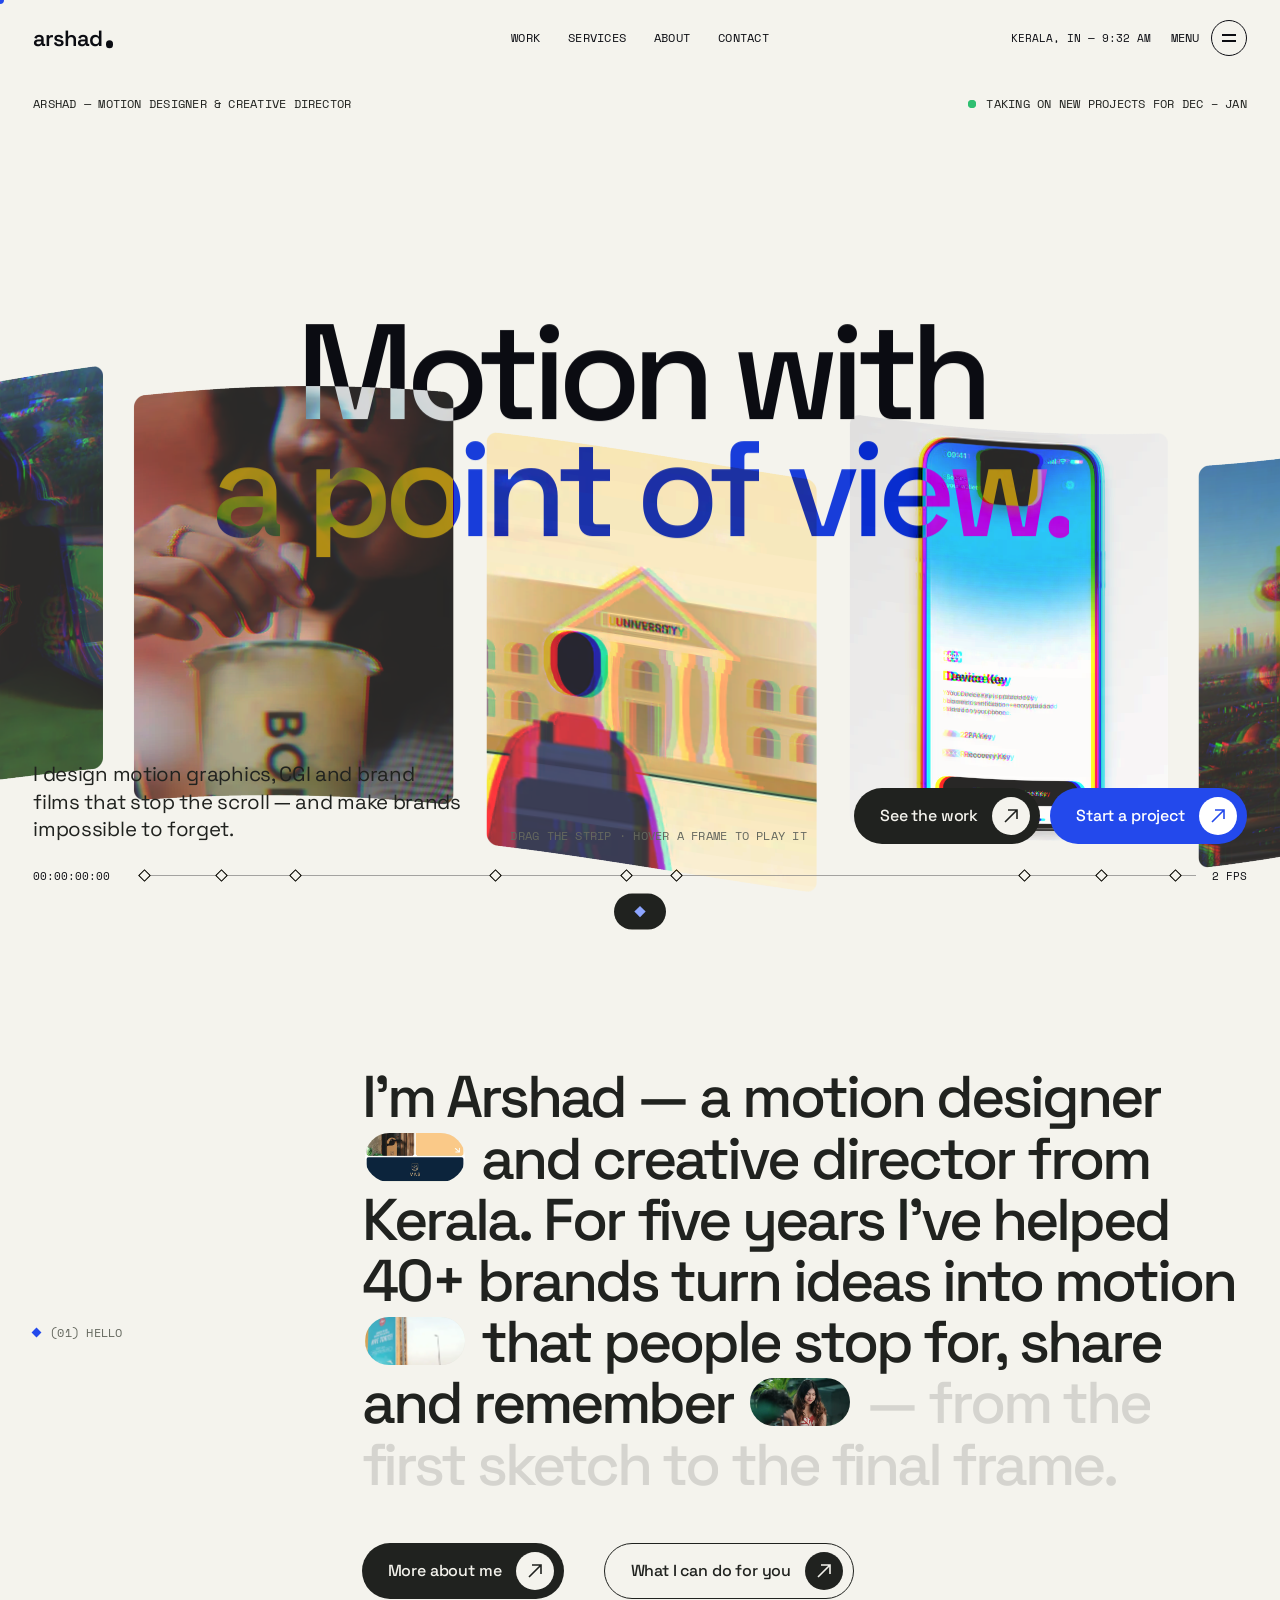
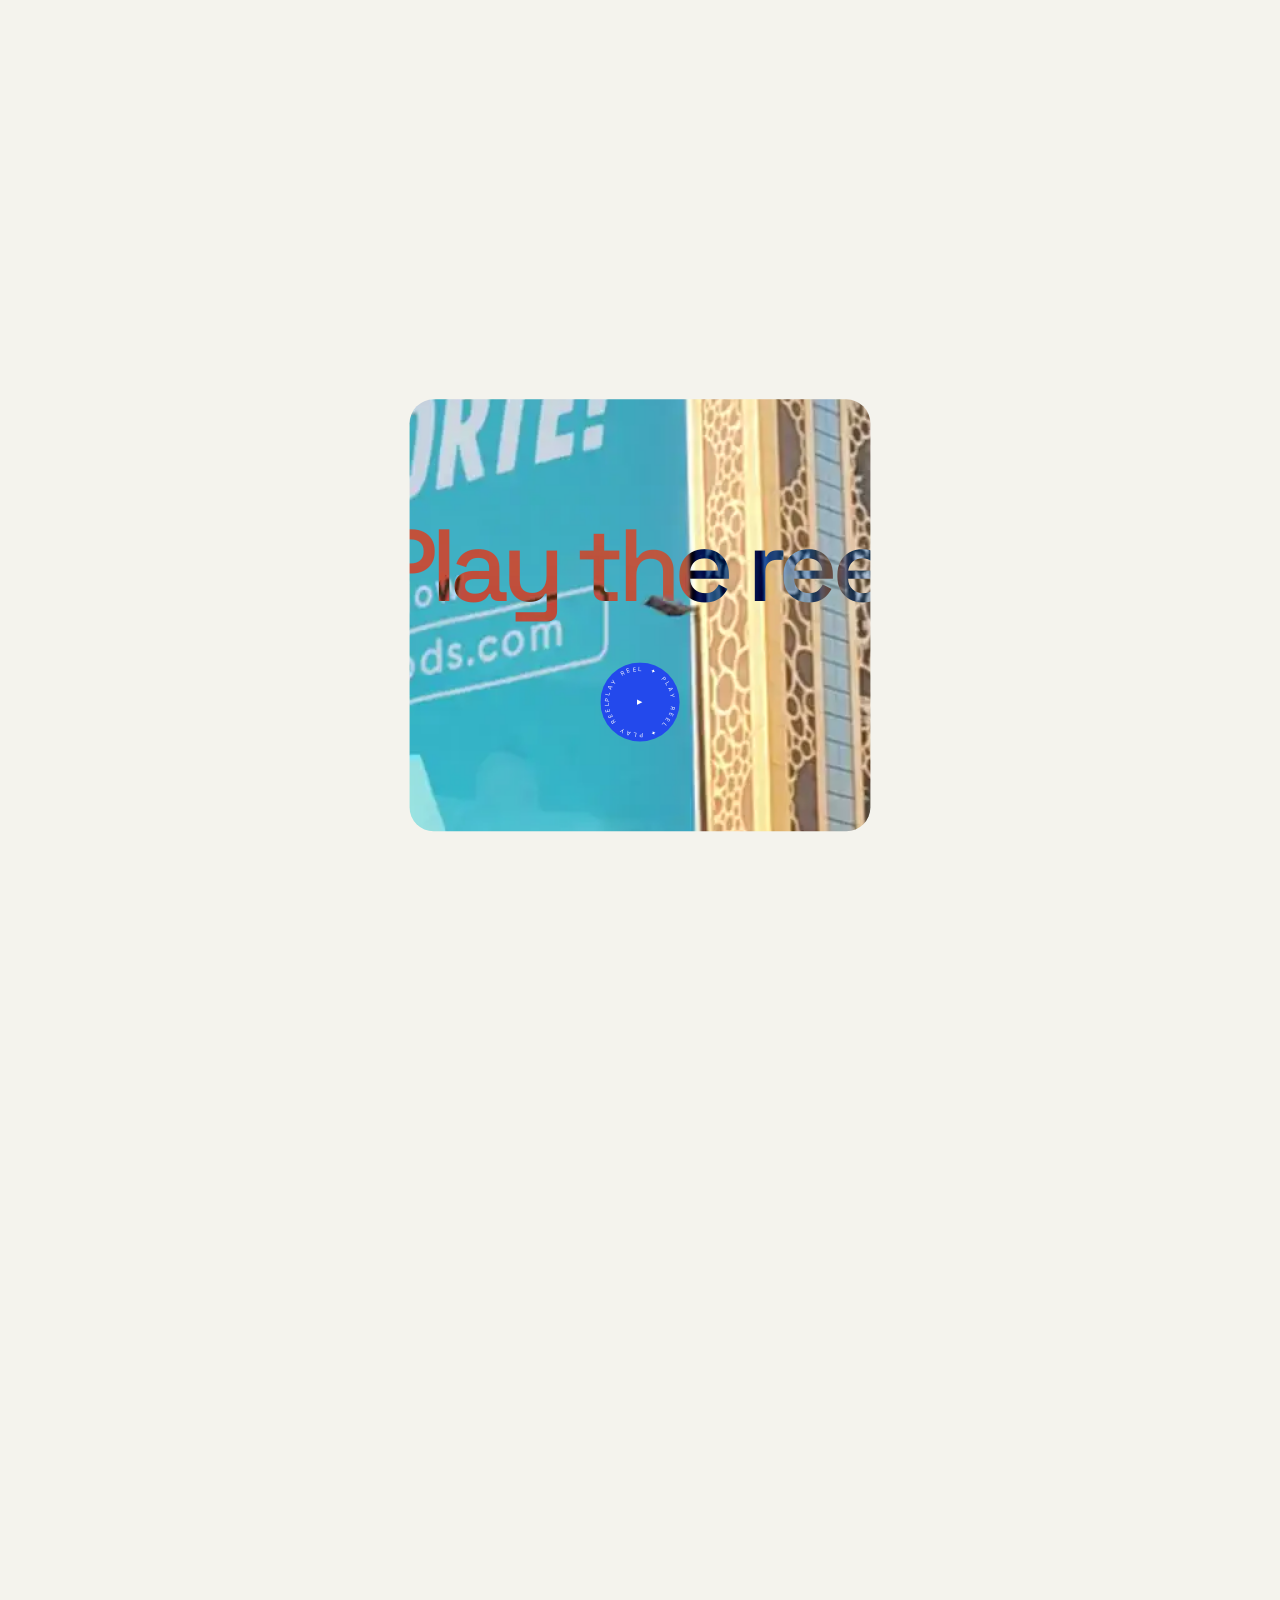
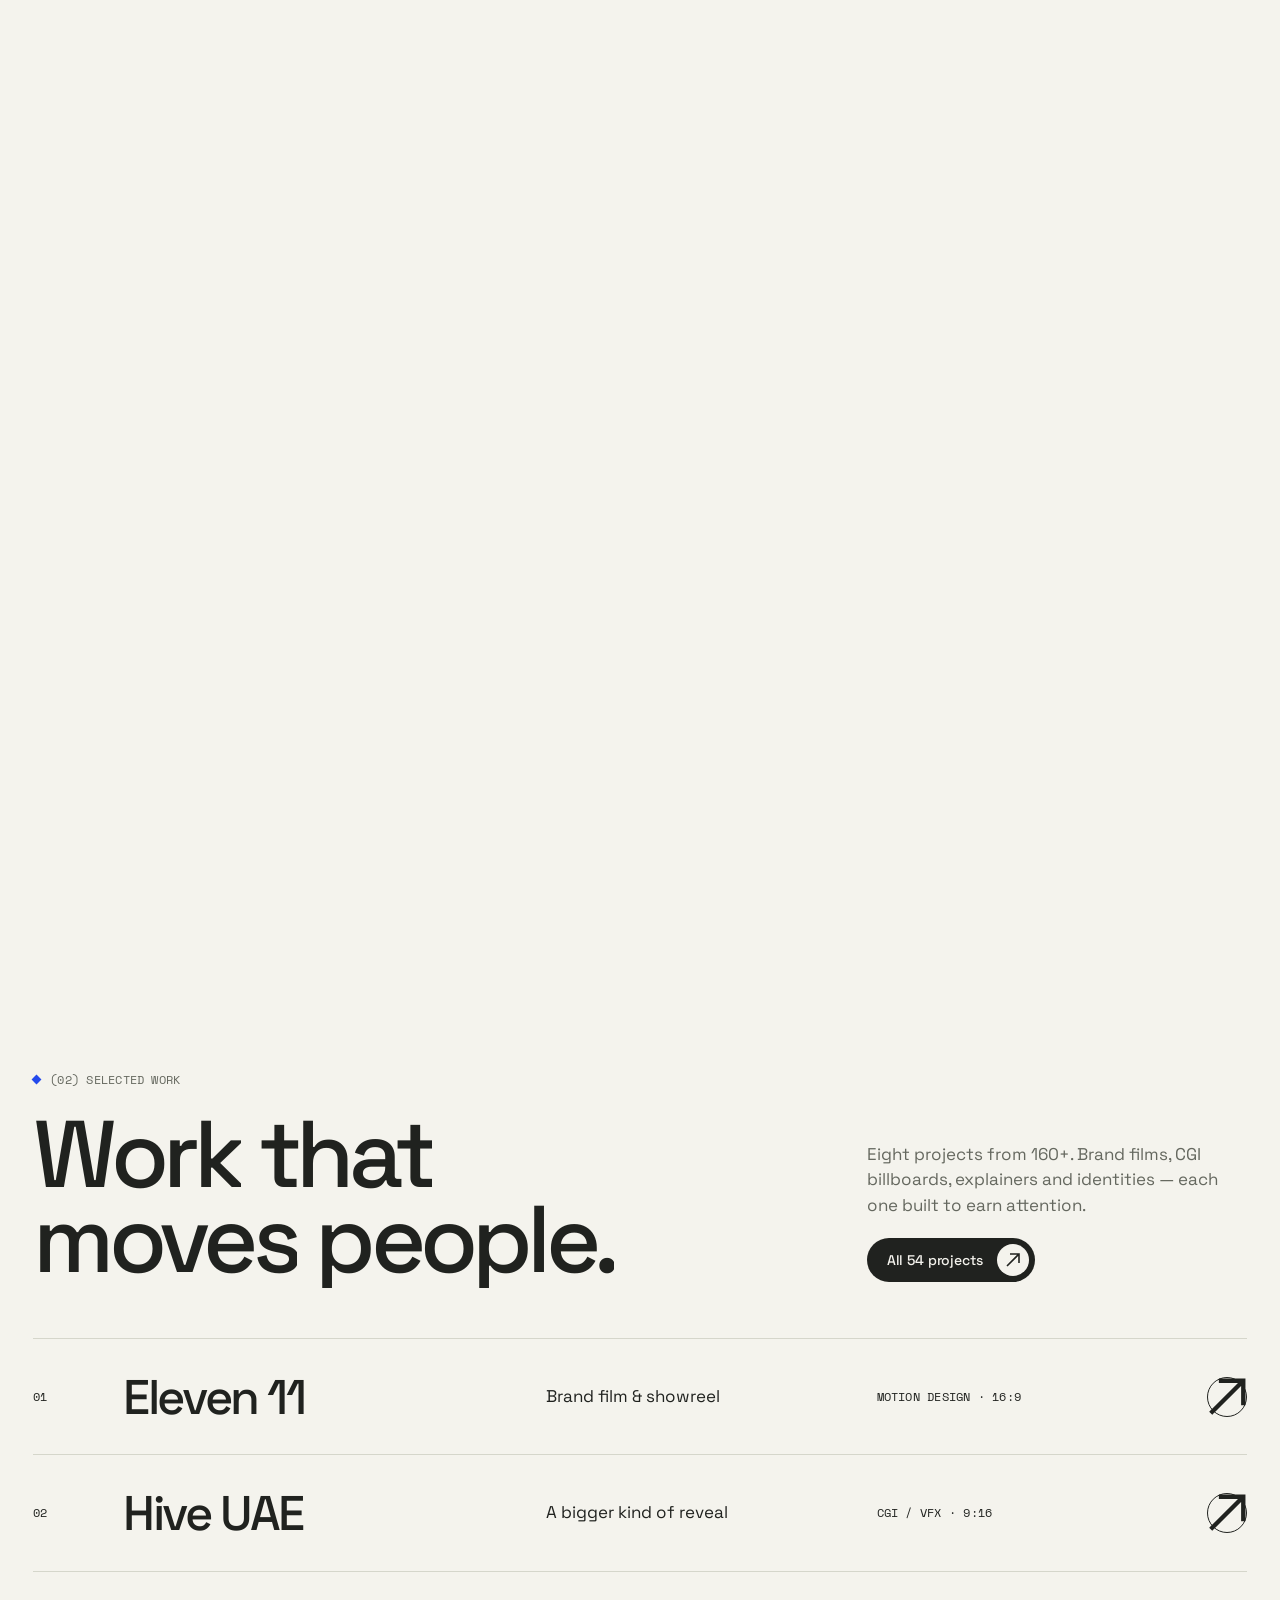
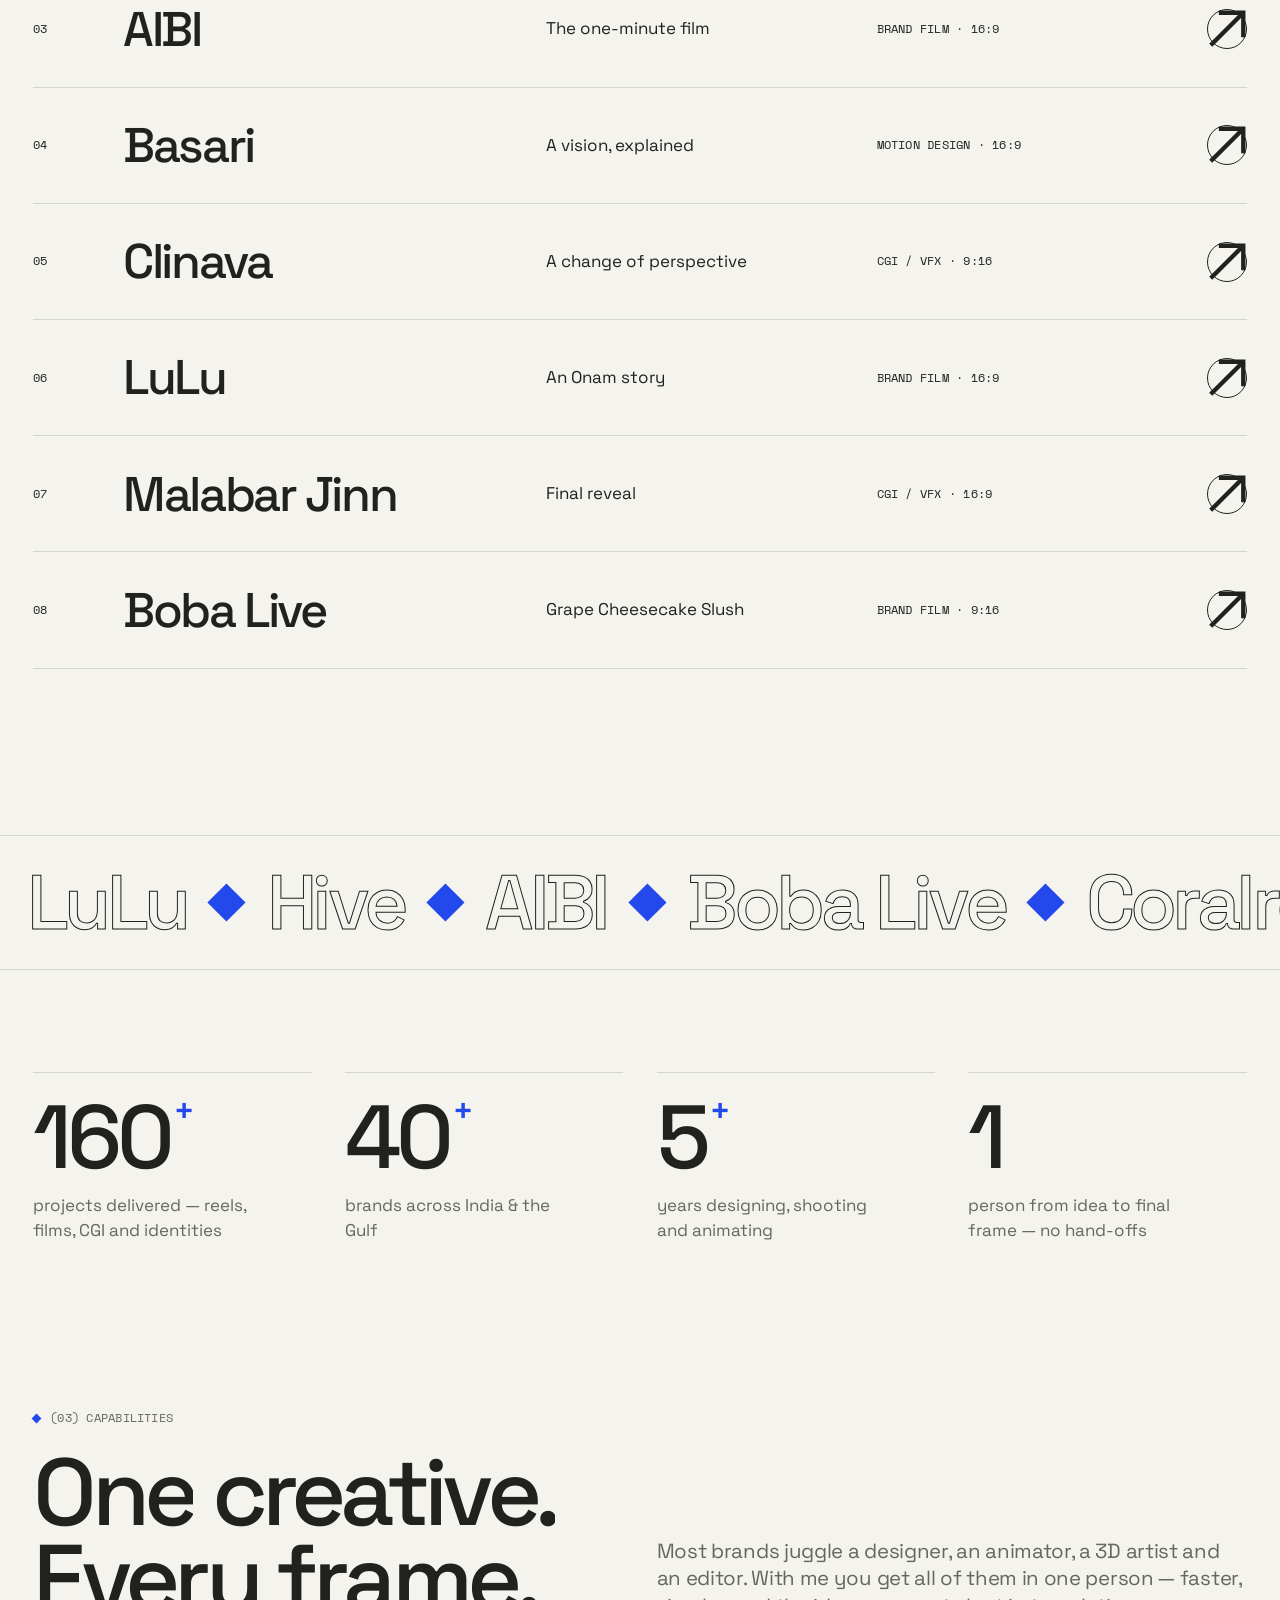
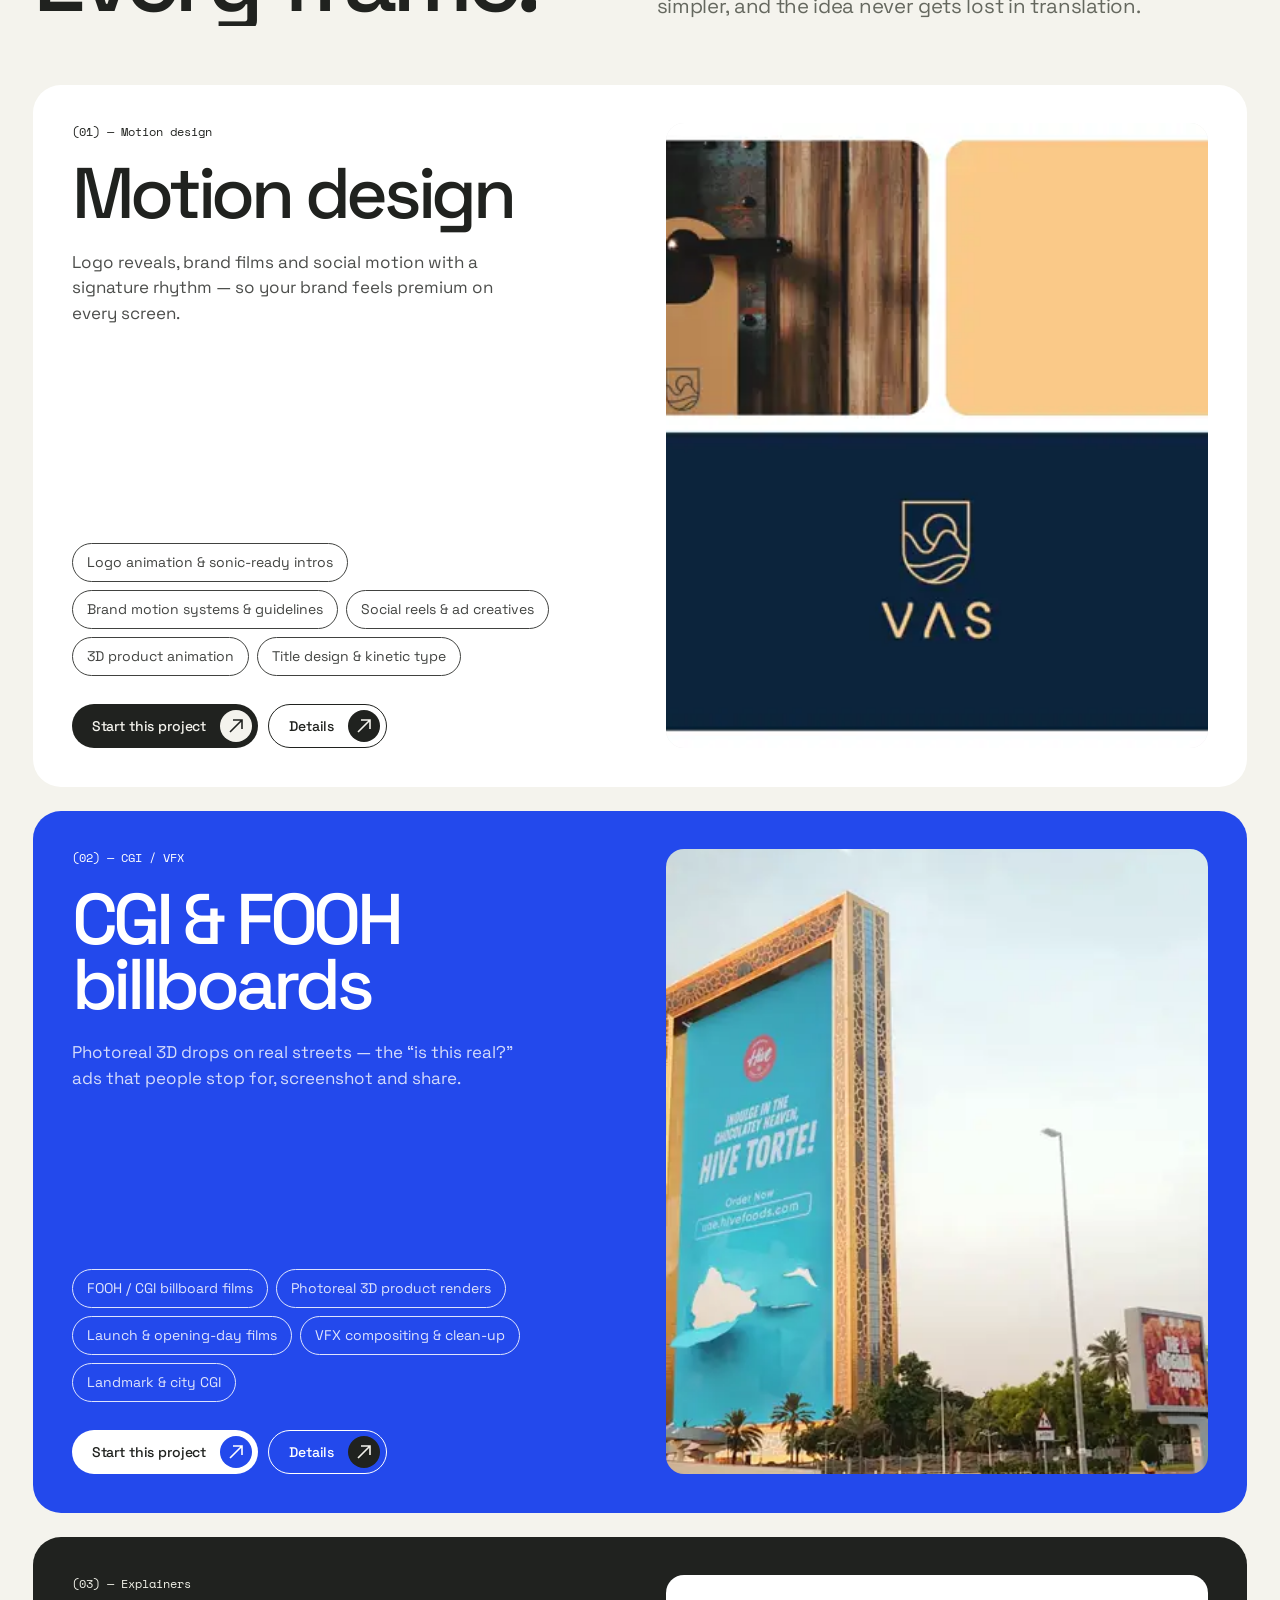
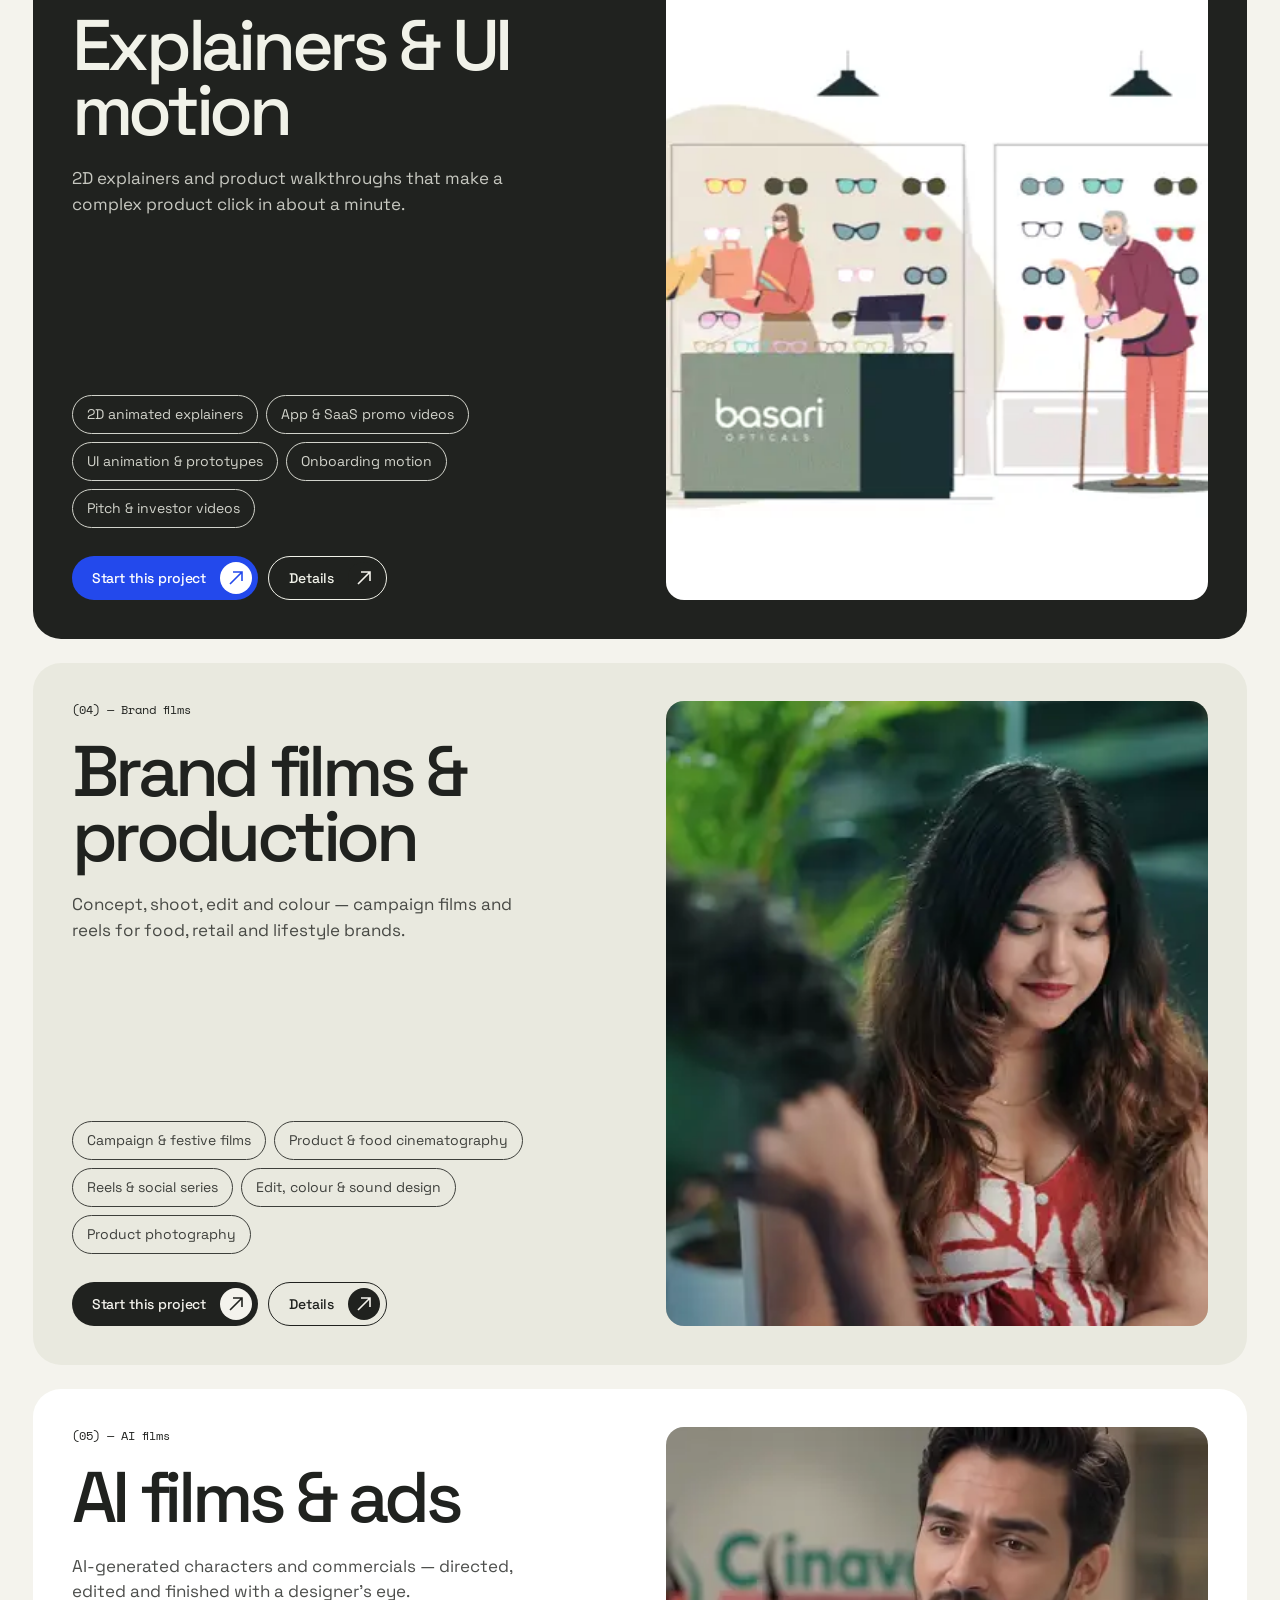
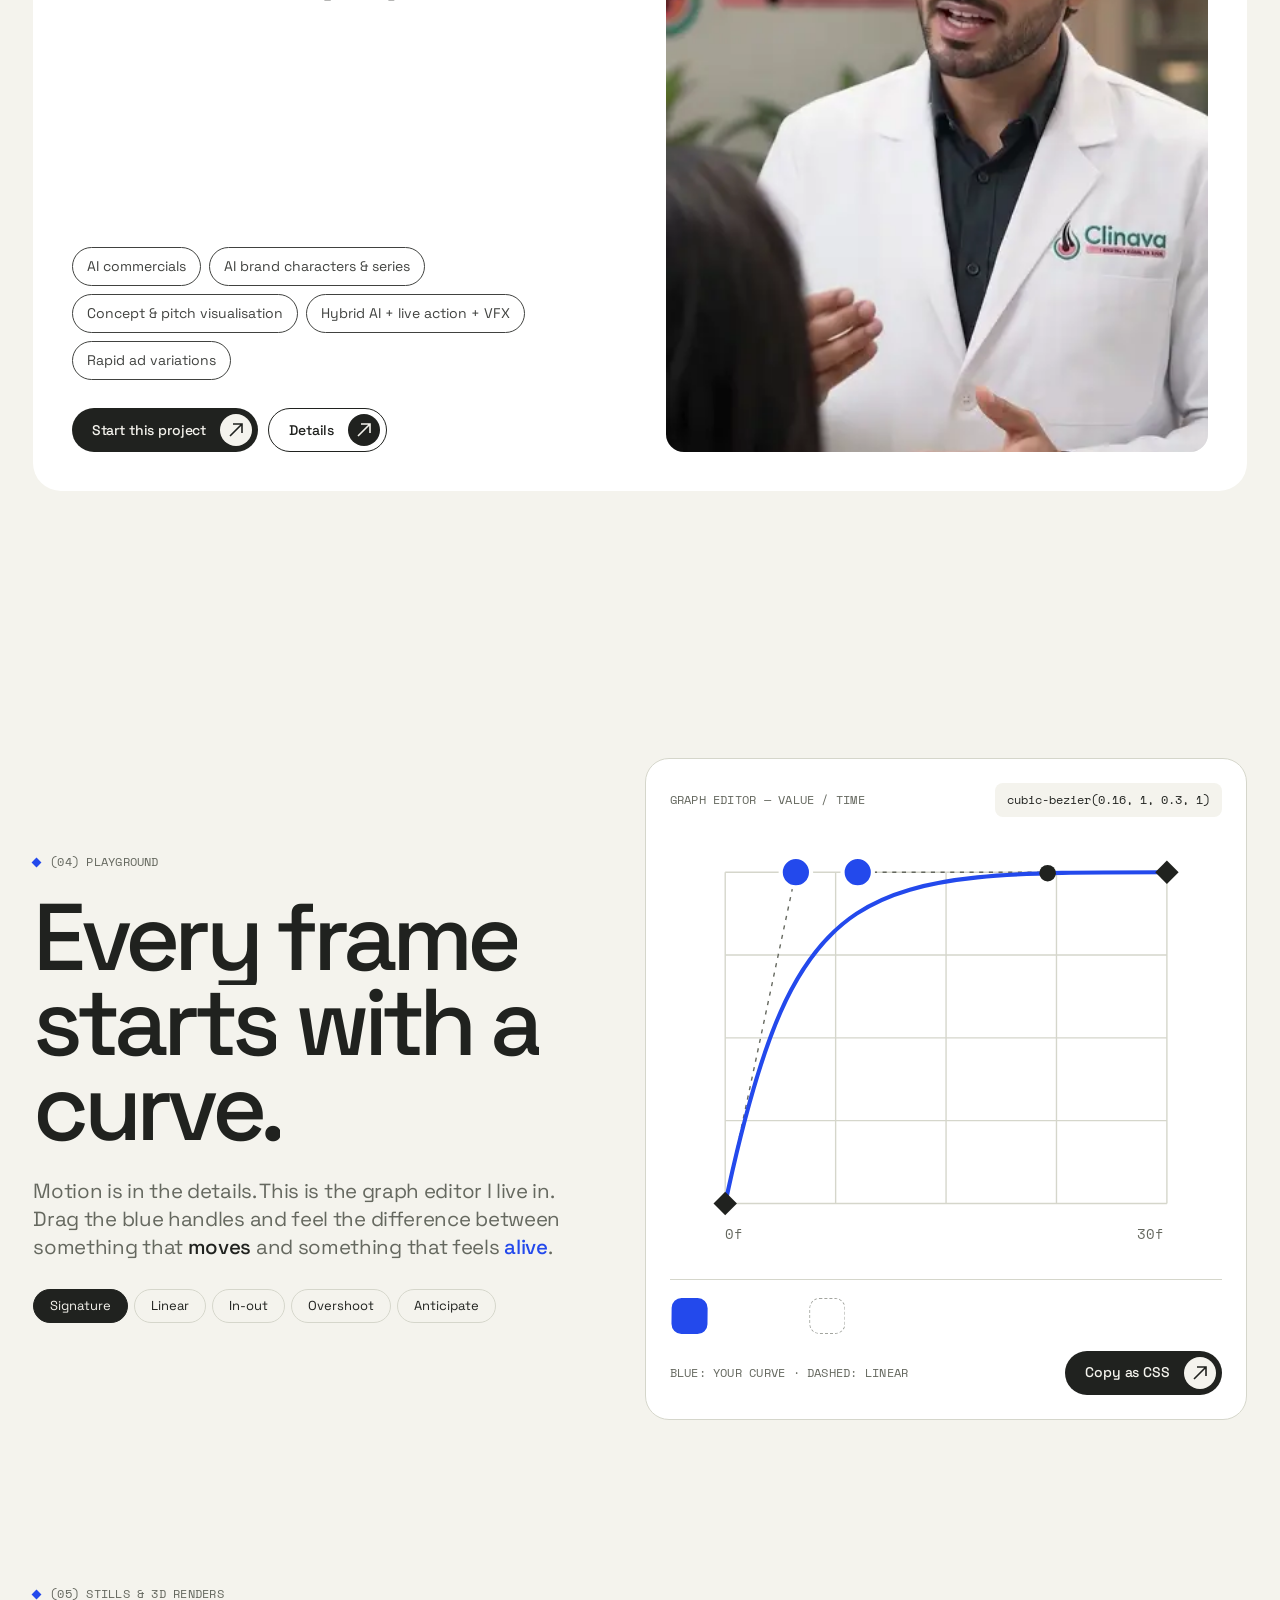
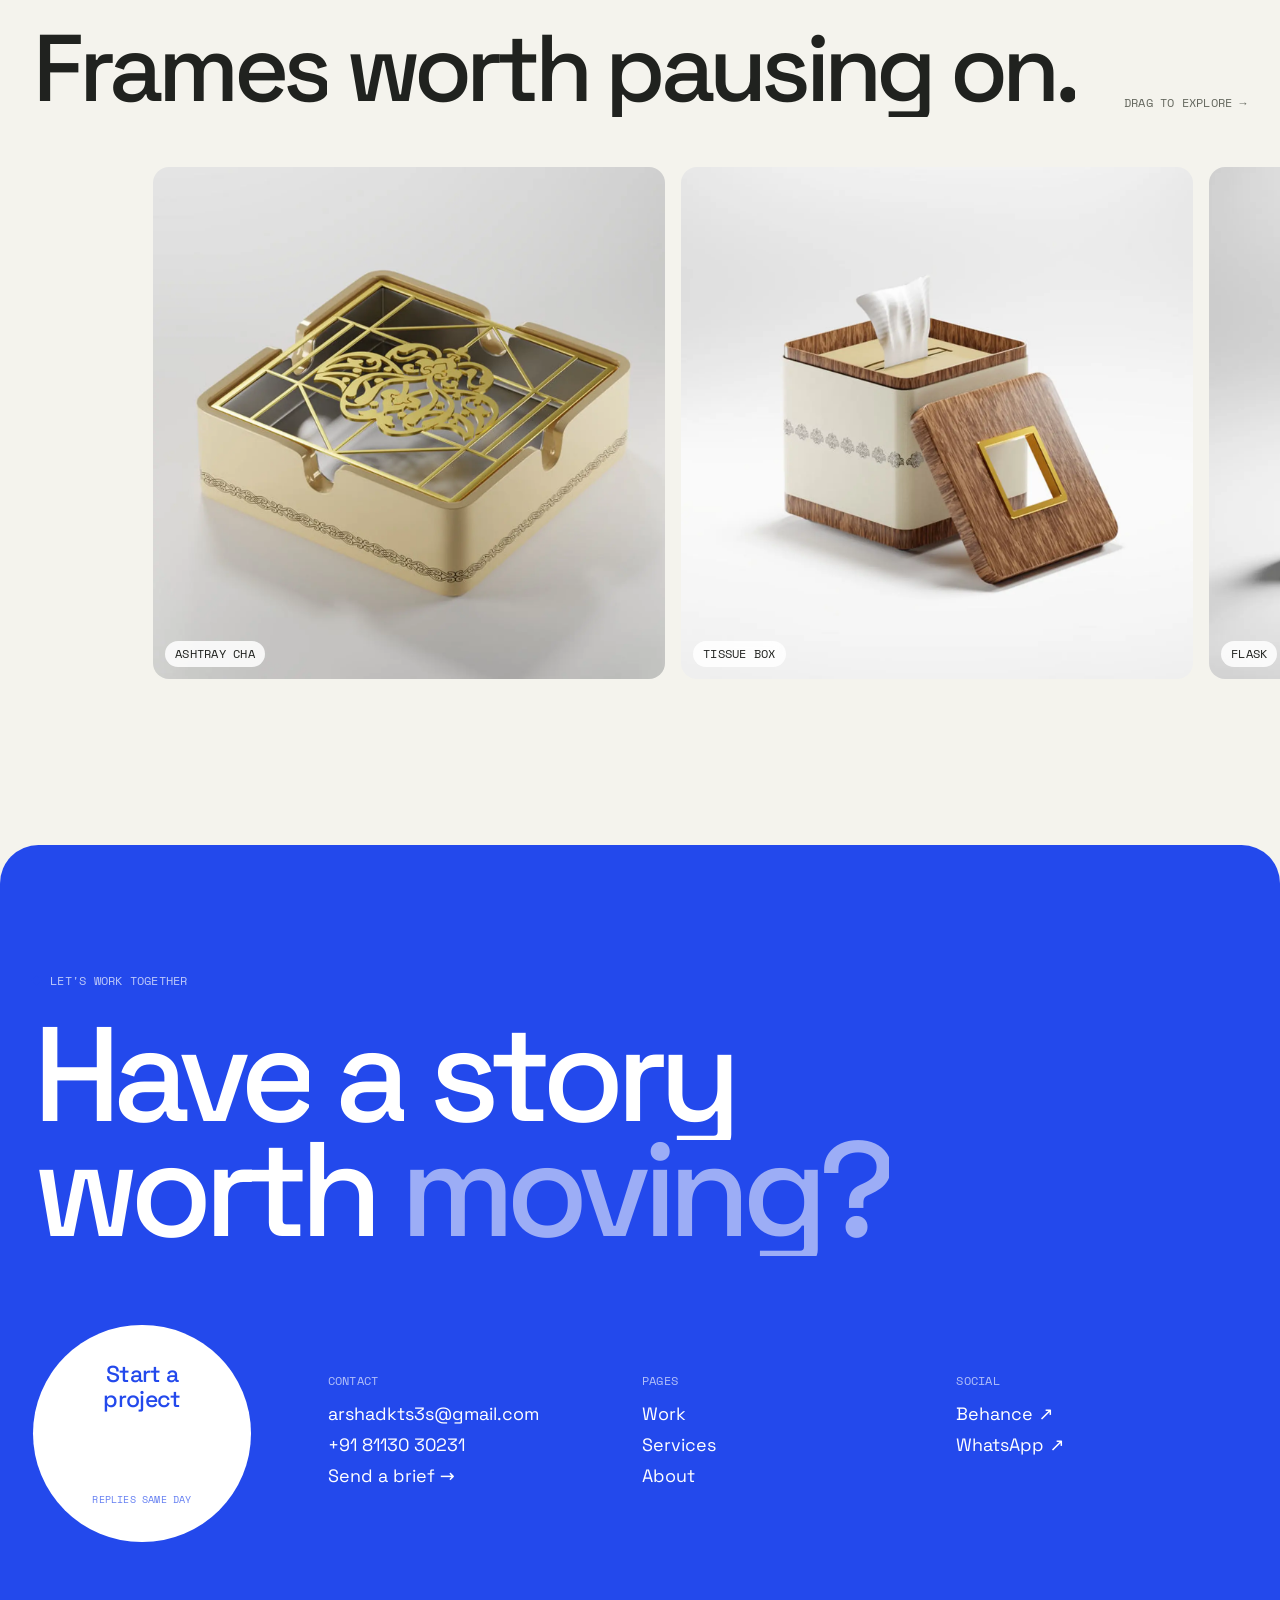
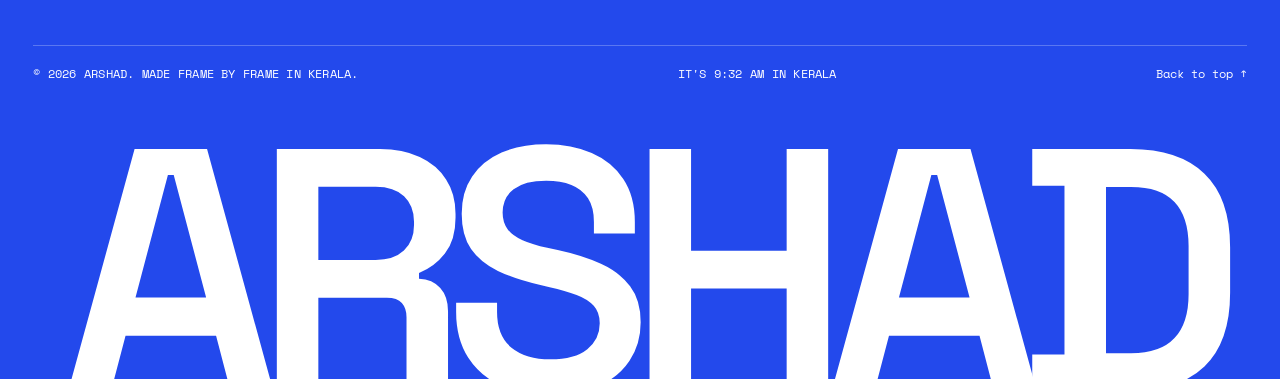
==== commit 7266ef8c: "Hero hint tidy Co-Authored-By: Claude Opus 5.5 <noreply@anthropic.com>" ====
--- a/index.html
+++ b/index.html
@@ -35,7 +35,7 @@
       </div>
       <div class="hero__row">
         <p class="hero__lede lead" data-hero-fade>I design motion graphics, CGI and brand films that stop the scroll — and make brands impossible to forget.</p>
-        <div class="hero__hint mono muted" data-hero-fade><span class="key">⟷</span> Drag the strip · hover a frame to play it</div>
+        <div class="hero__hint mono muted" data-hero-fade>Drag the strip · hover a frame to play it</div>
         <div class="hero__ctas" data-hero-fade>
           <a href="work.html" class="btn" data-mag data-cur="link"><span class="roll">See the work</span><span class="btn__ic"></span></a>
           <a class="btn btn--blue" data-wa="Hi Arshad! I saw your portfolio and I'd like to discuss a project." data-mag data-cur="link"><span class="roll">Start a project</span><span class="btn__ic"></span></a>
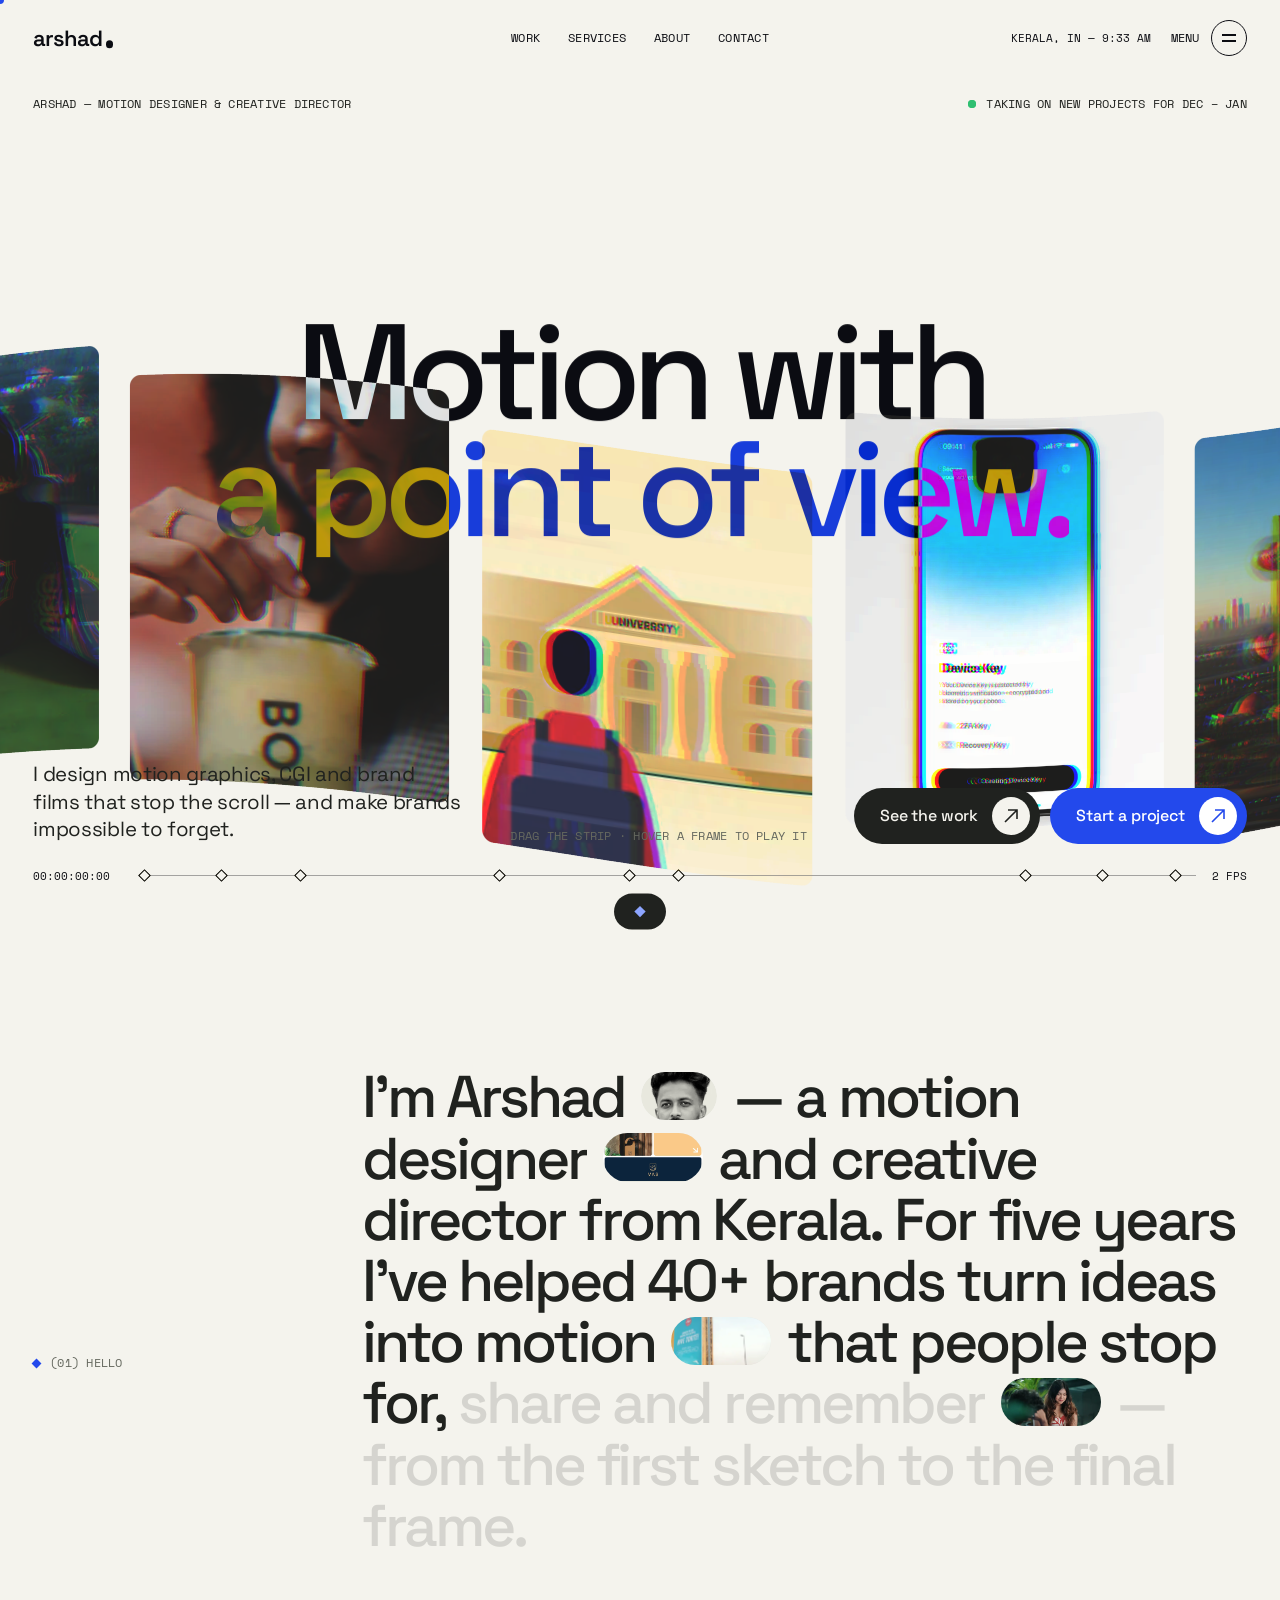
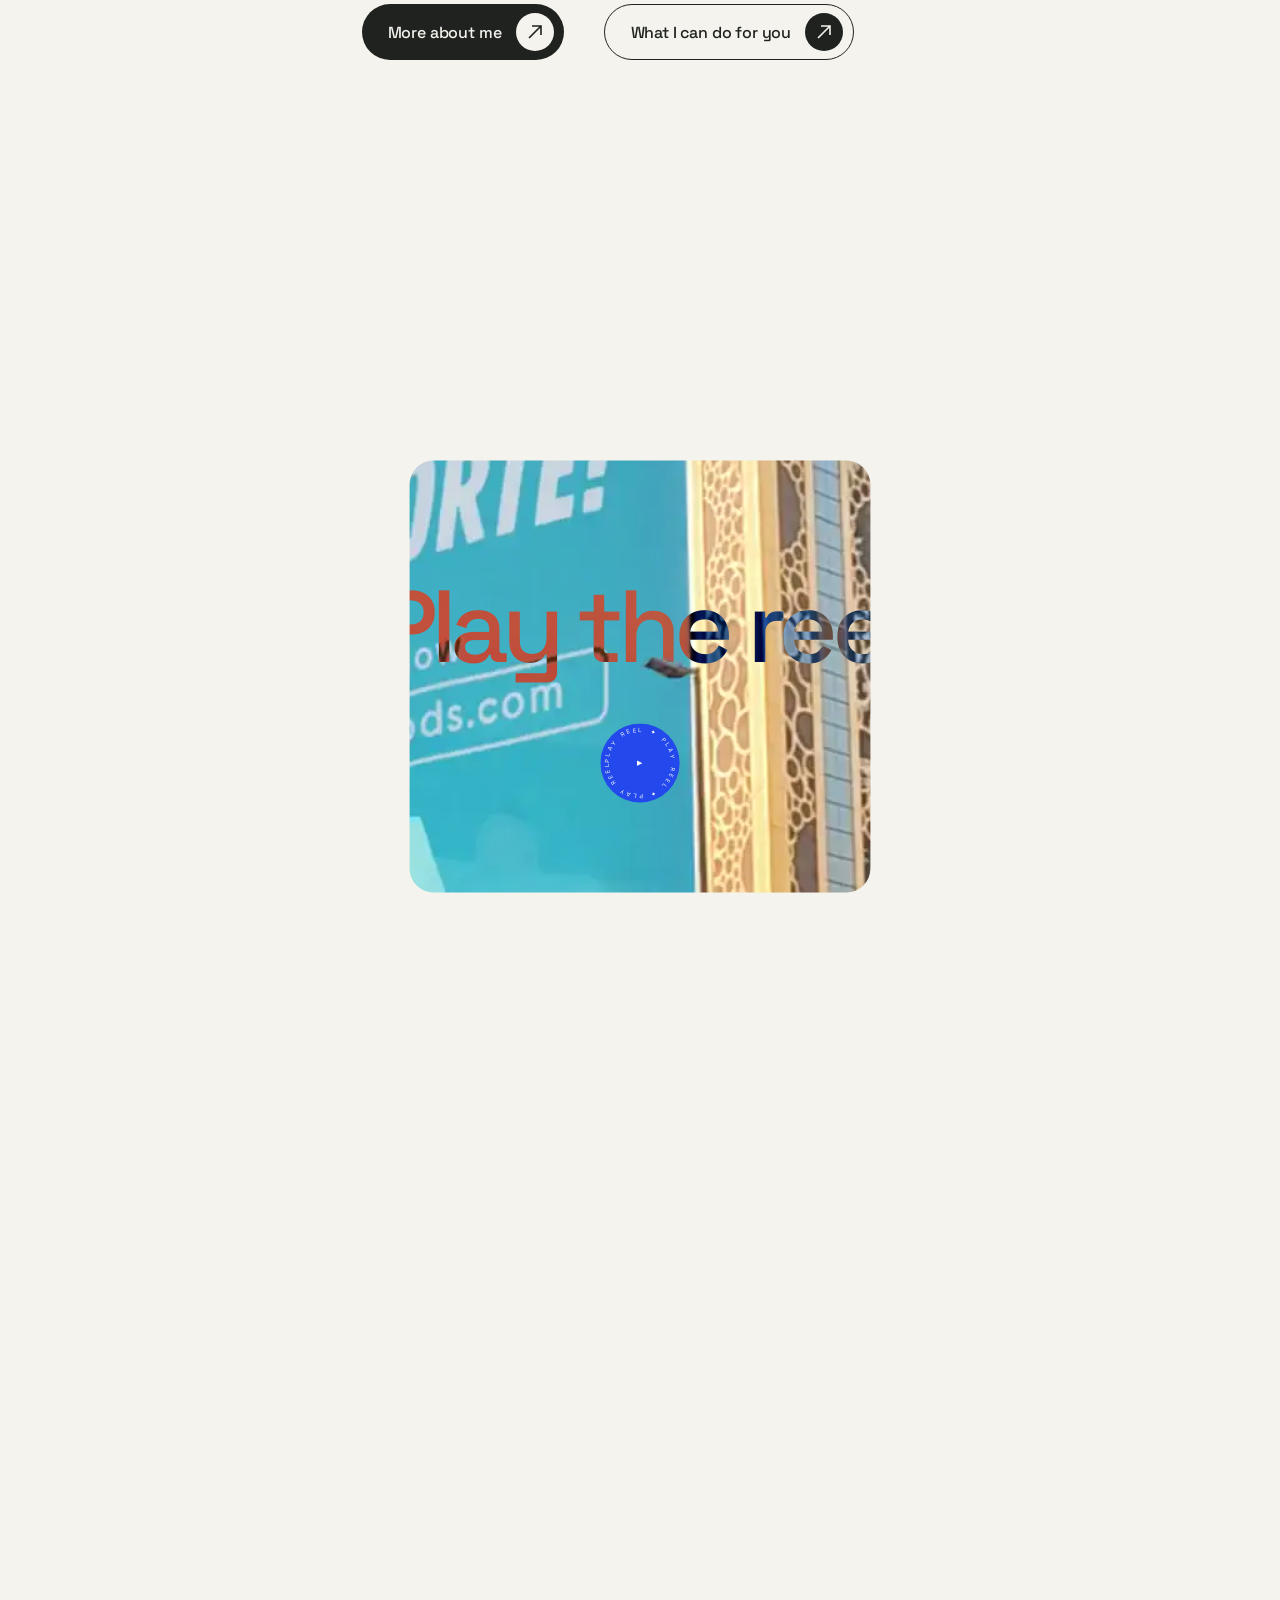
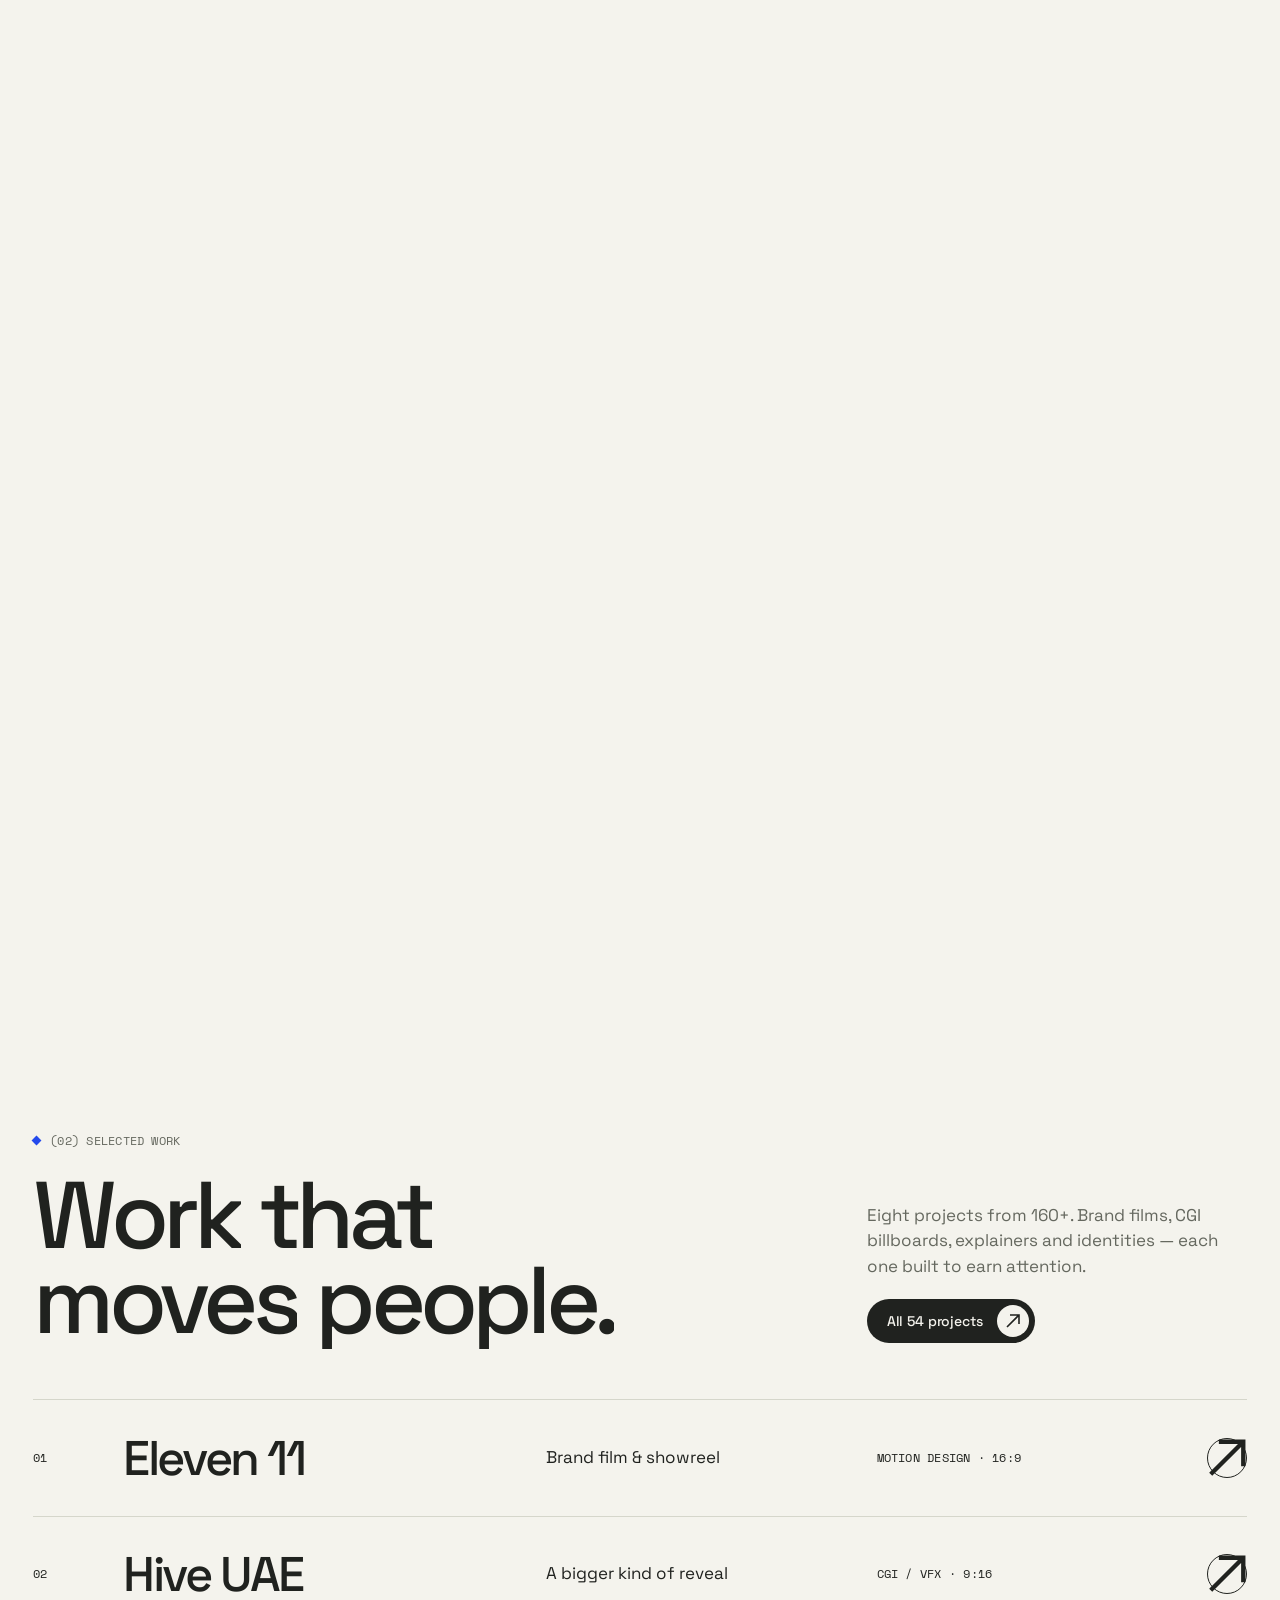
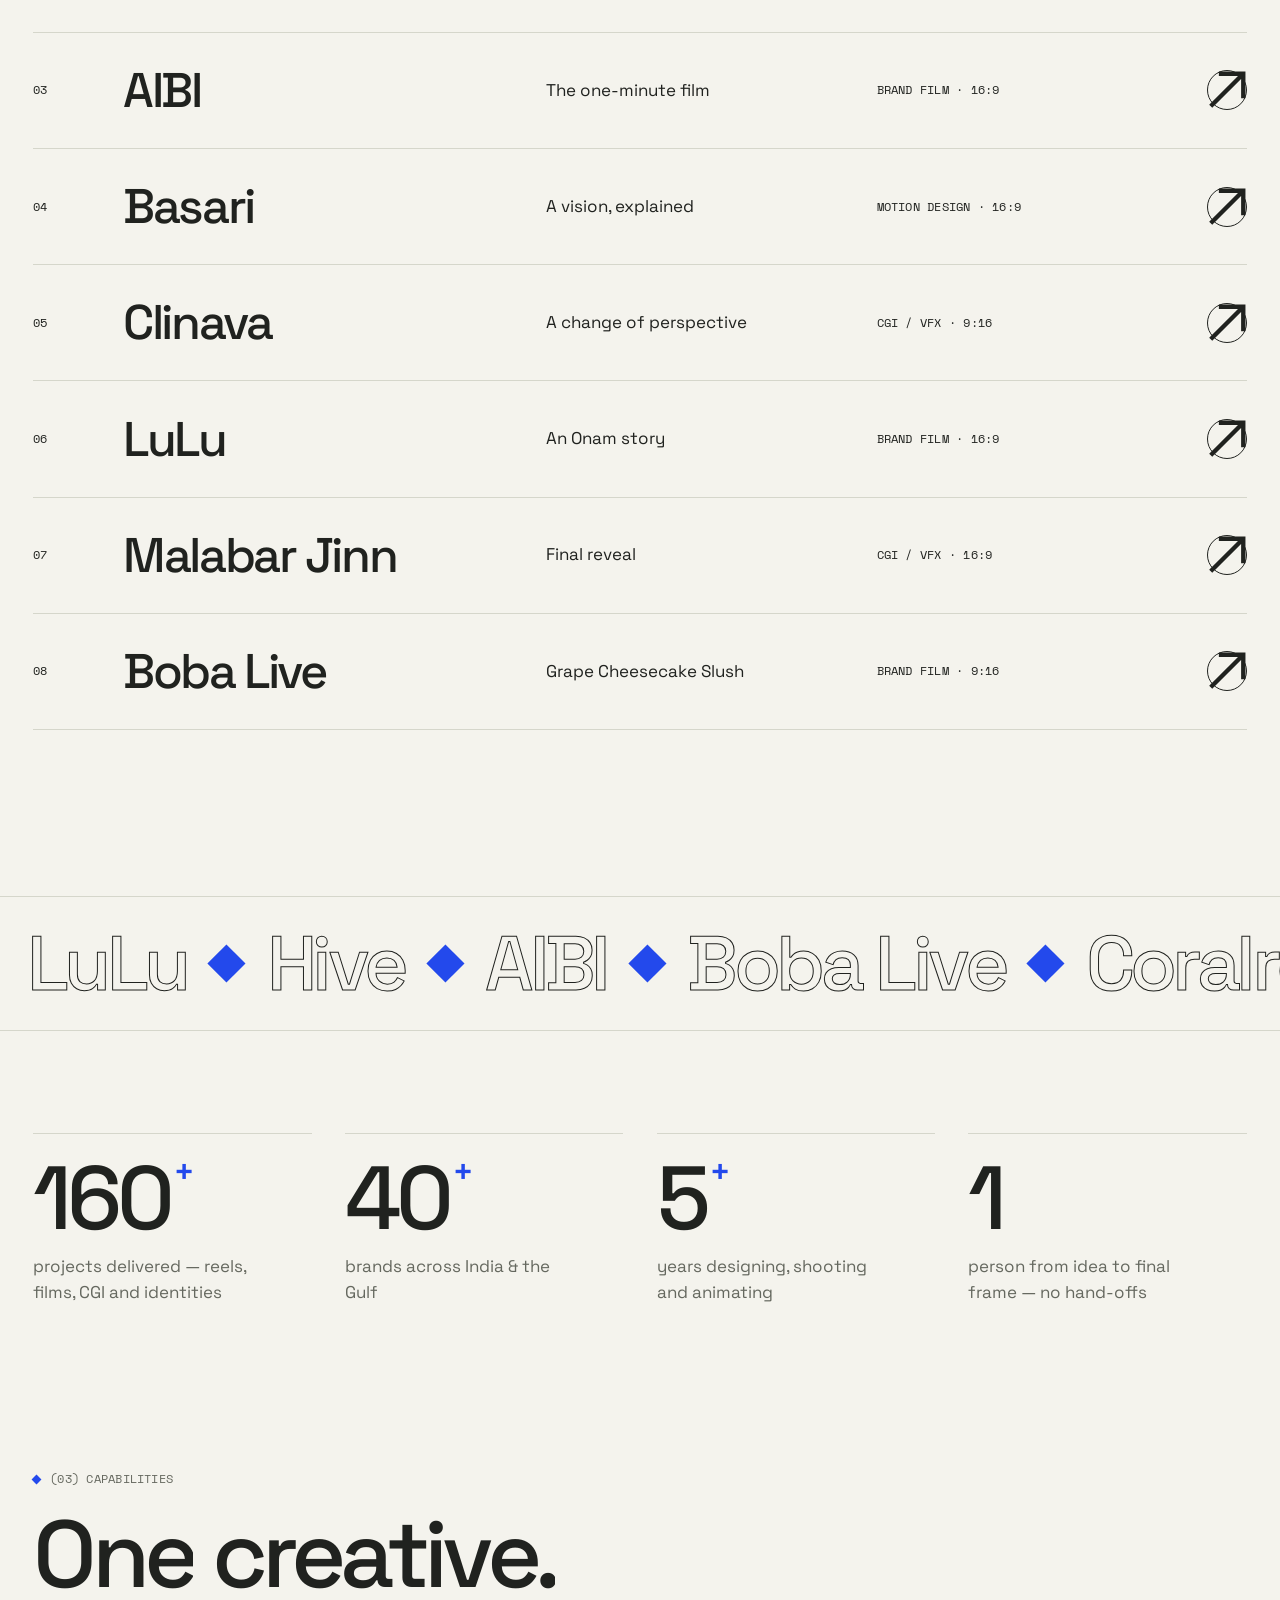
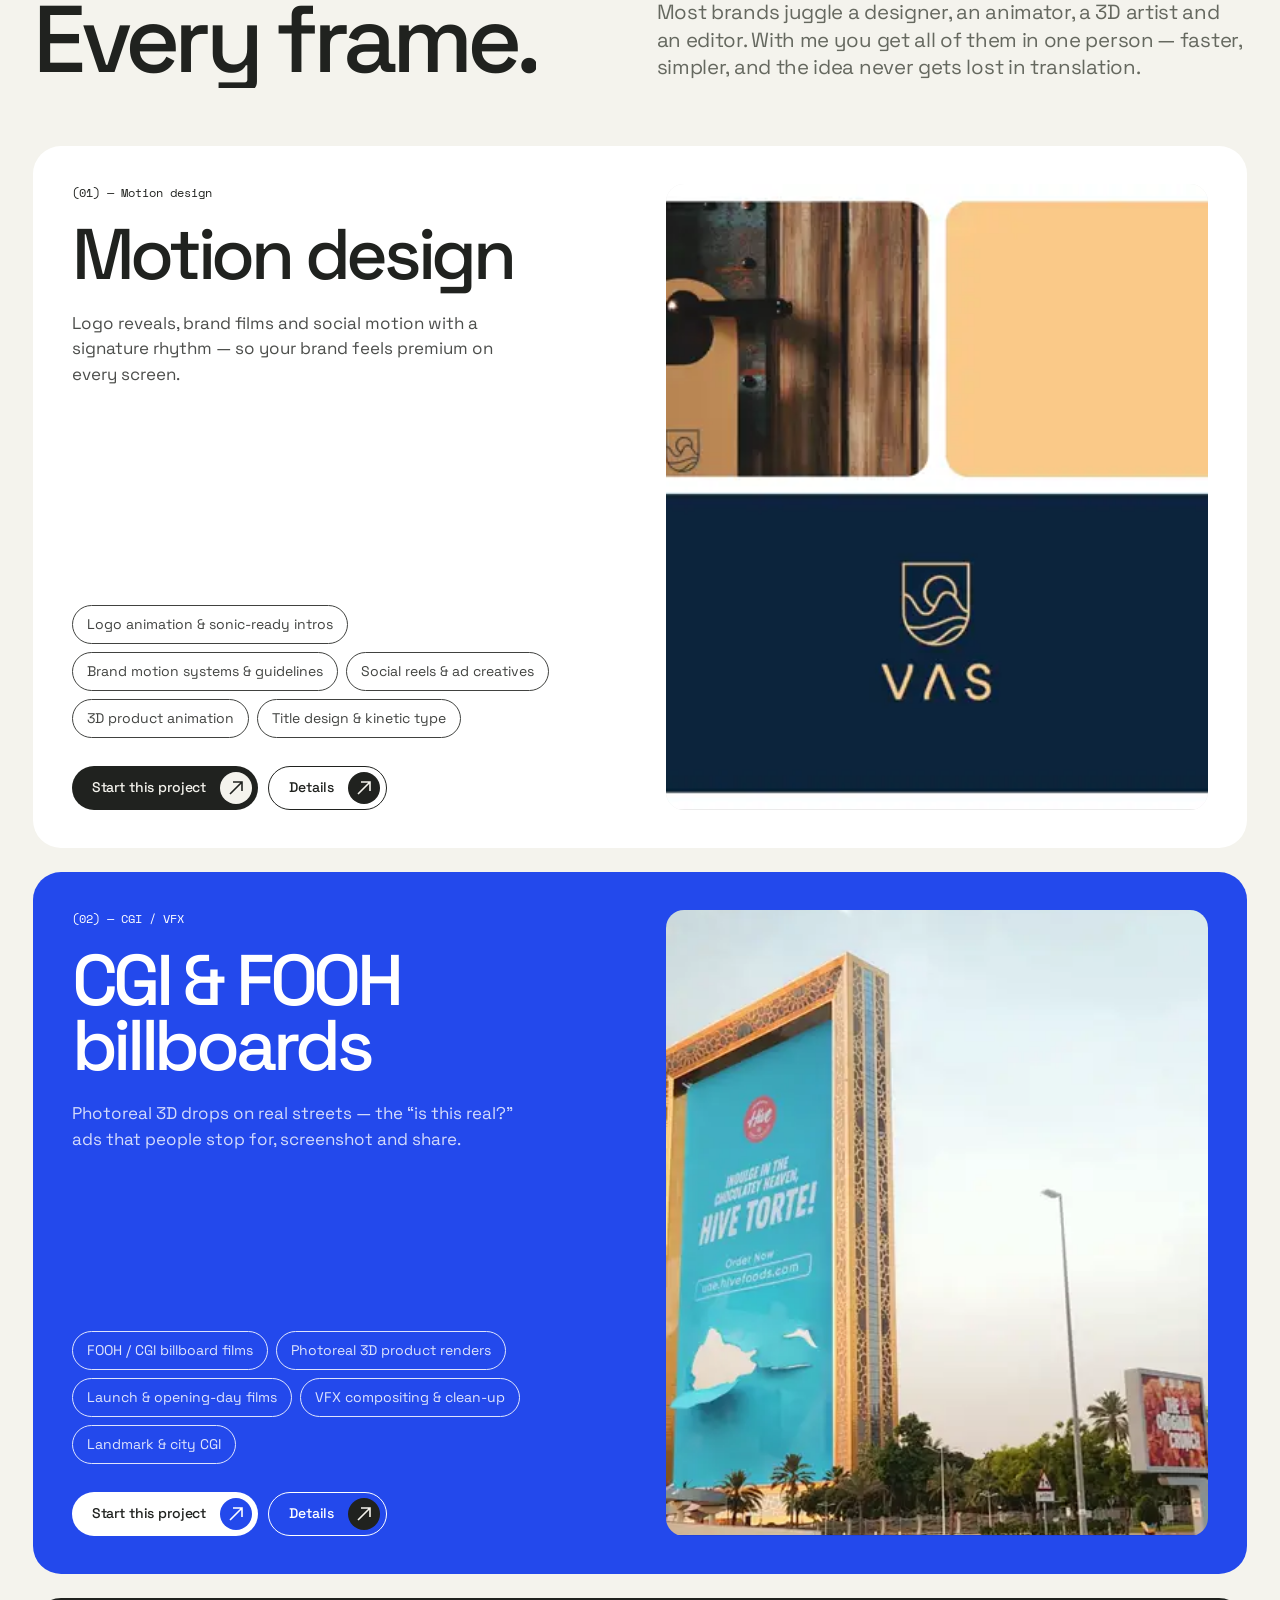
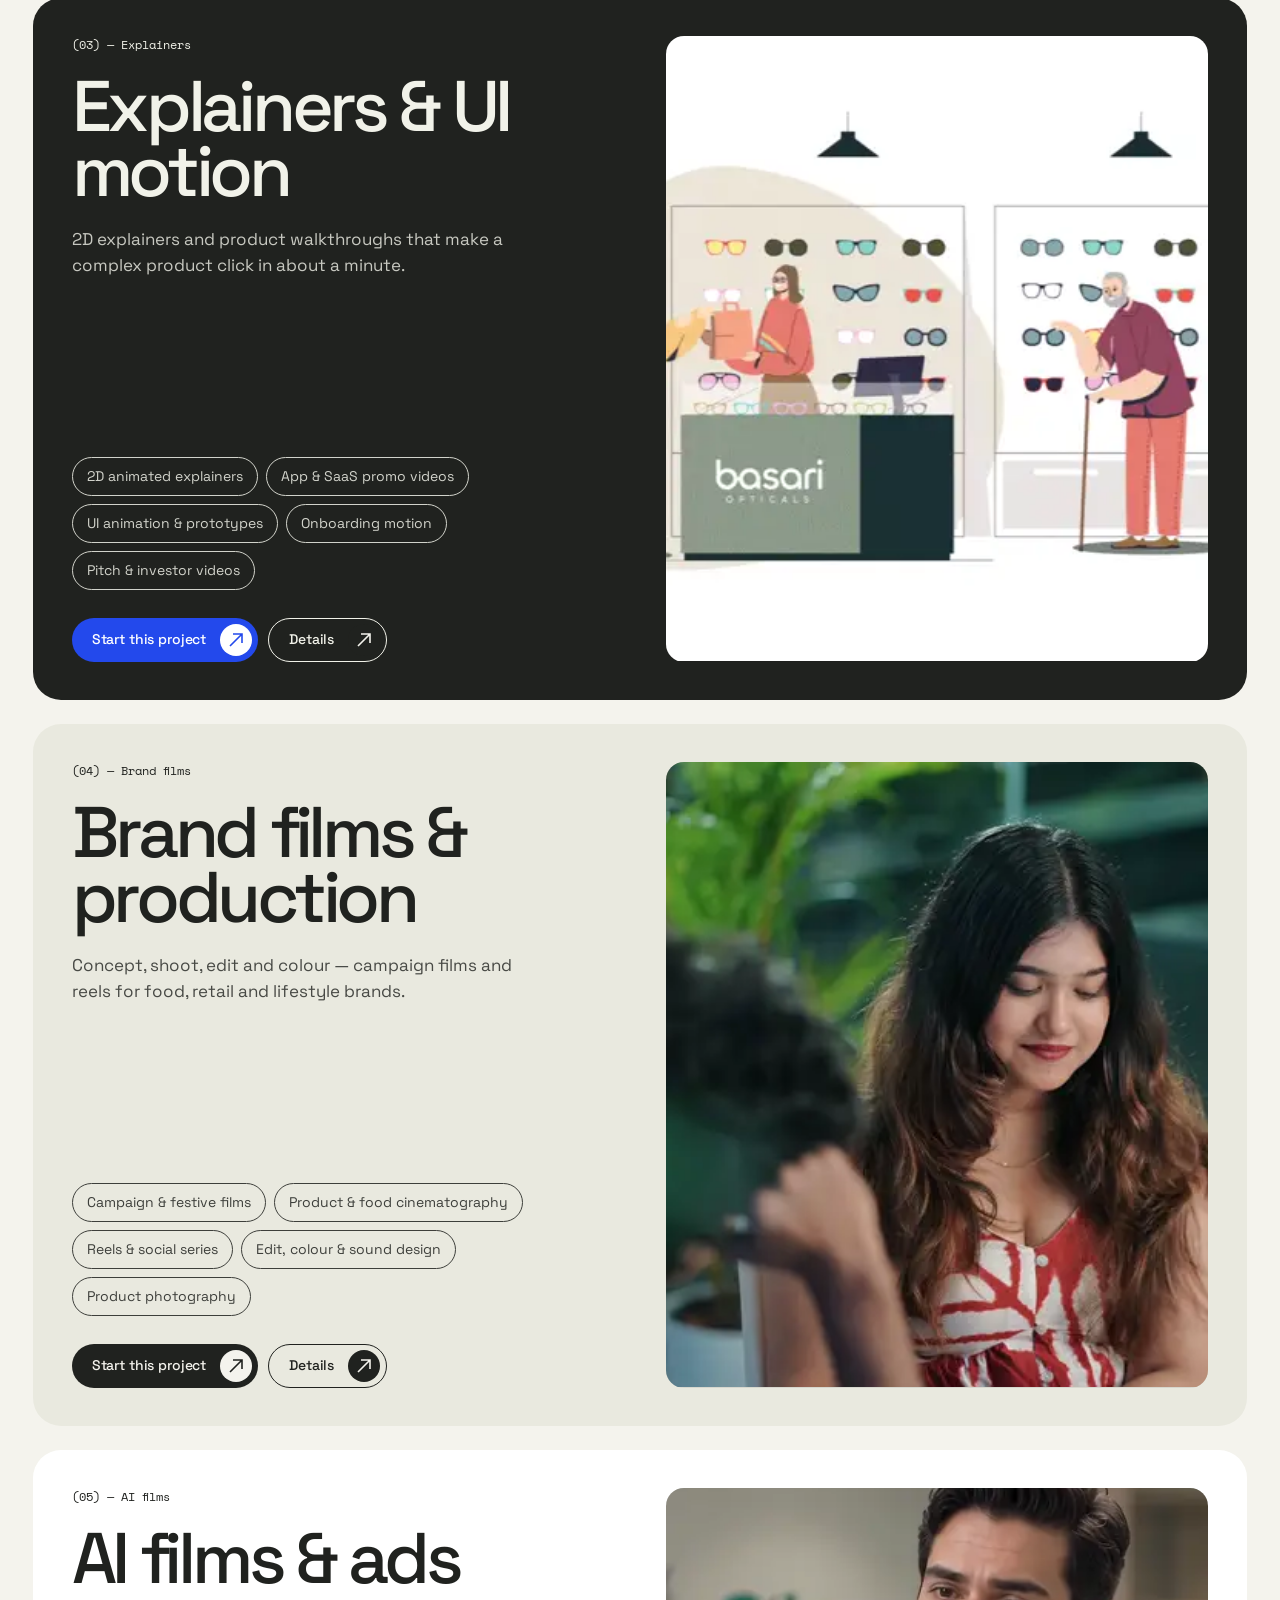
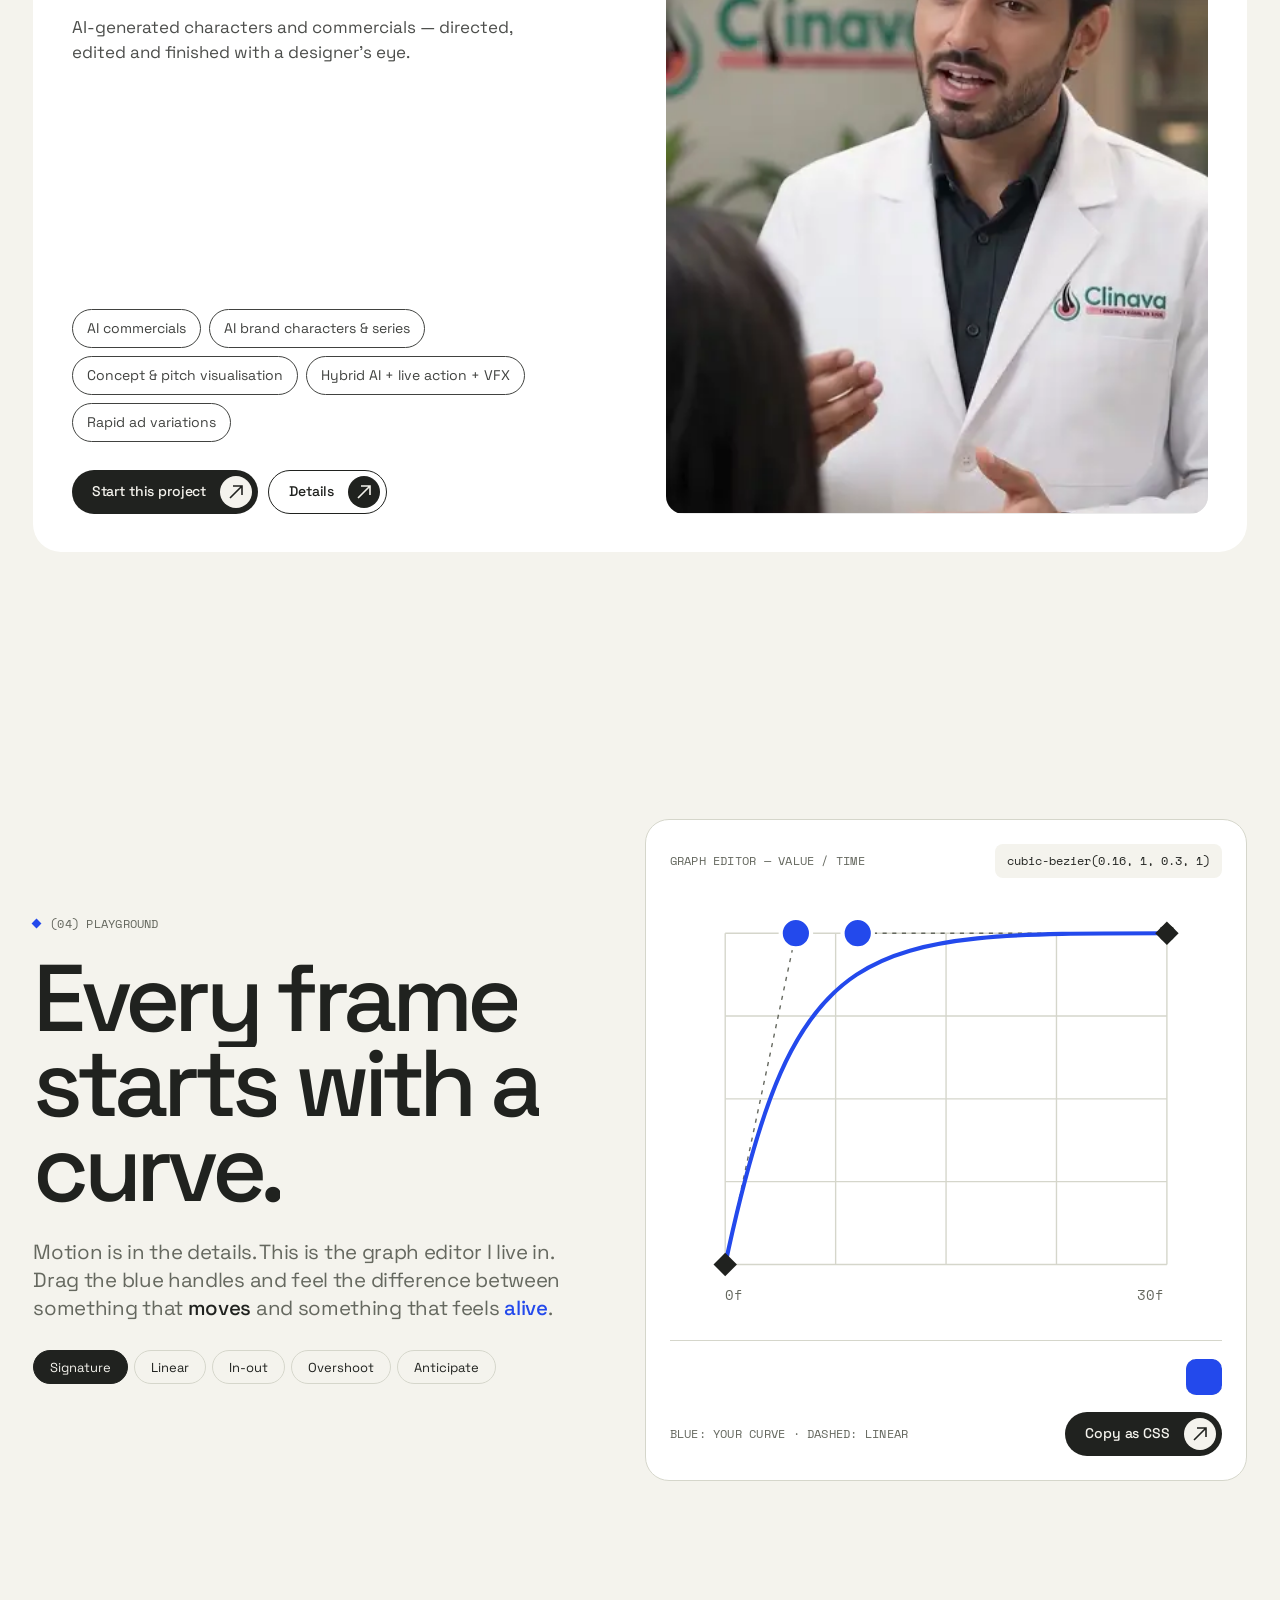
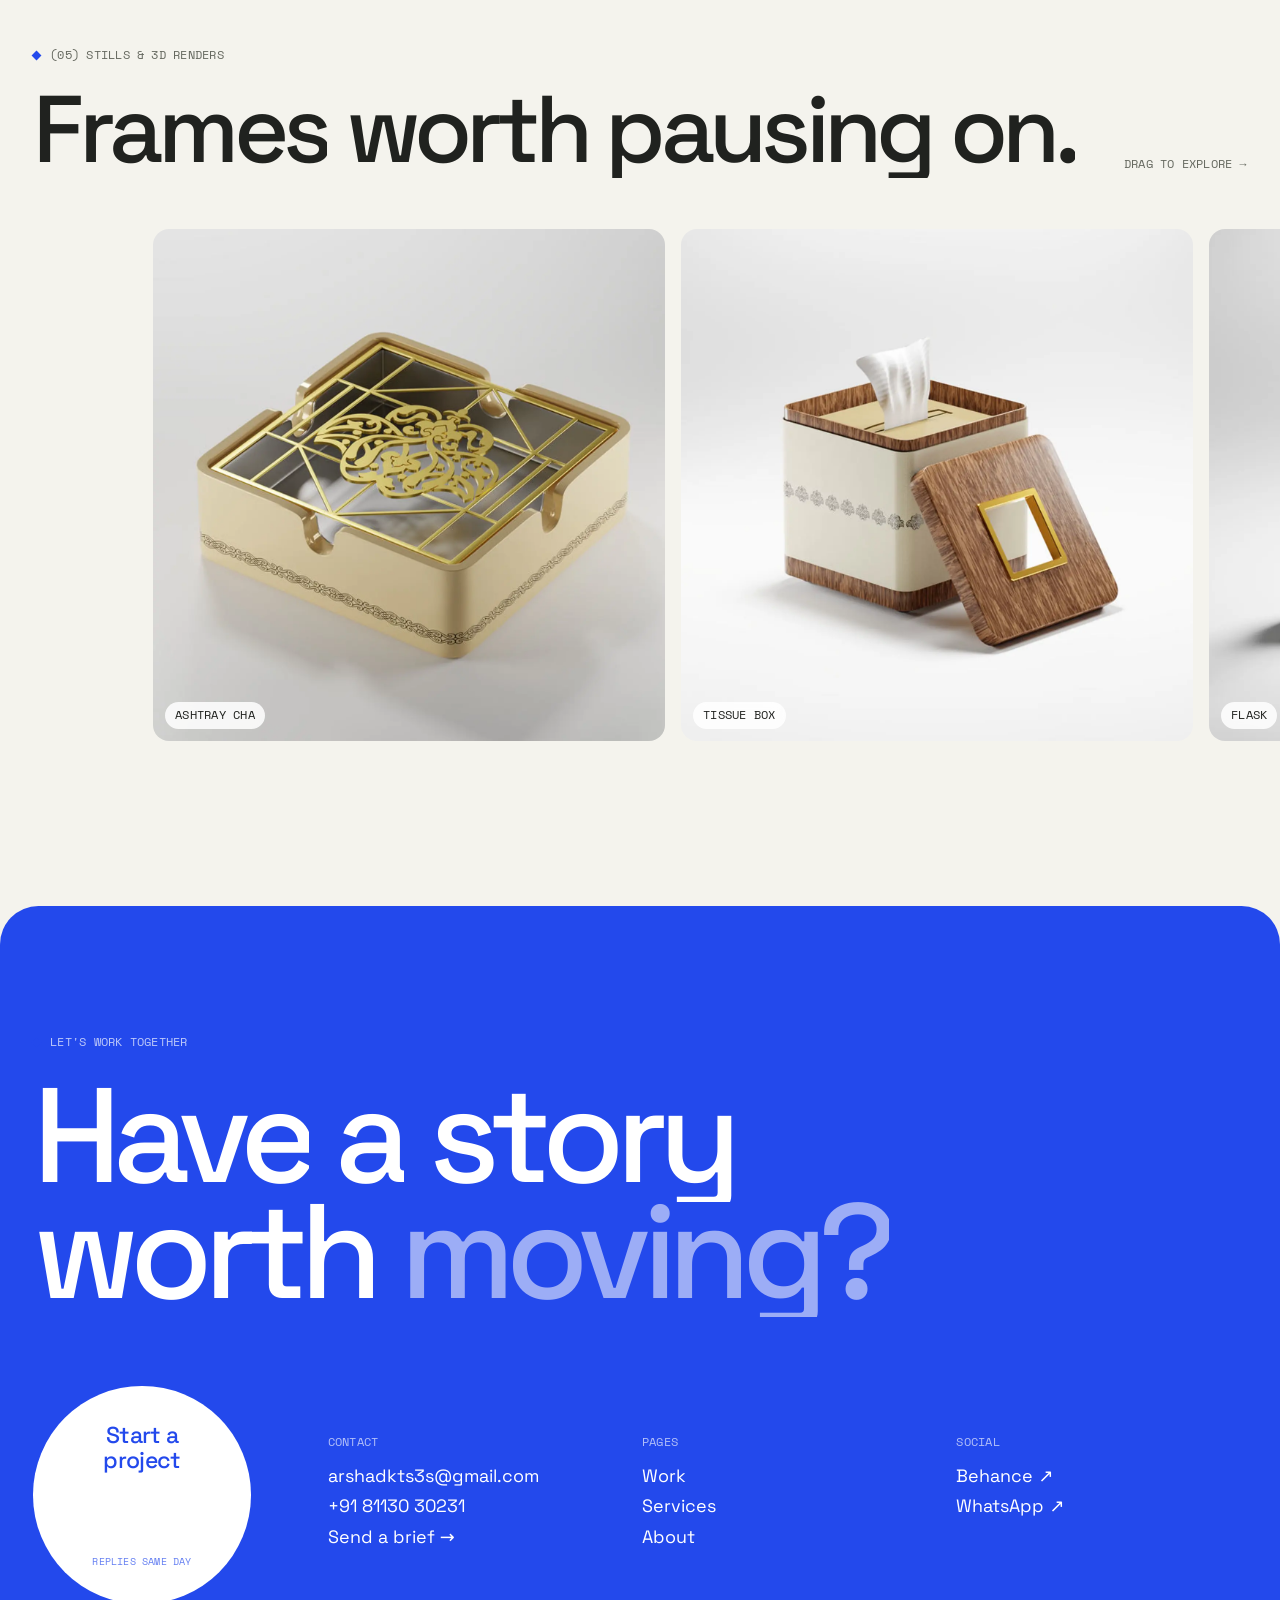
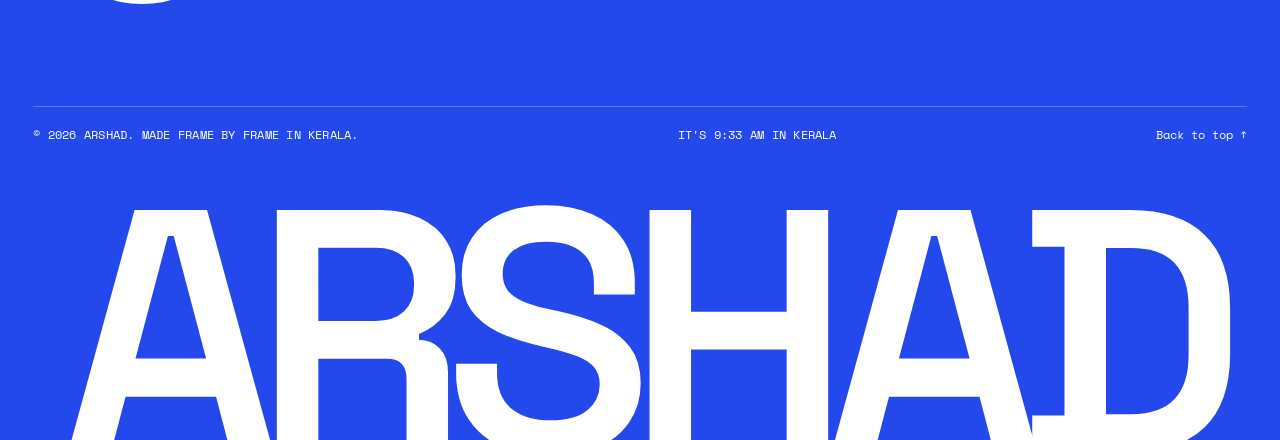
==== commit 62a522e7: "Add portrait: about lens reveal, home intro, contact card, menu Co-Authored-By: Claude Opus 5.5 <nor" ====
--- a/index.html
+++ b/index.html
@@ -50,7 +50,7 @@
     <div class="state">
       <p class="label mono" data-scramble>(01) Hello</p>
       <div>
-        <p class="state__txt js-state">I’m Arshad — a motion designer <span class="pillv" data-v="7b7d907495652b7e5934"></span> and creative director from Kerala. For five years I’ve helped 40+ brands turn ideas into motion <span class="pillv" data-v="5450bd4dd7e18c6d5ef1"></span> that people stop for, share and remember <span class="pillv" data-v="b64a233158b025928c01"></span> — from the first sketch to the final frame.</p>
+        <p class="state__txt js-state">I’m Arshad <span class="pillv pillv--face"><img src="img/arshad-face.webp" alt=""></span> — a motion designer <span class="pillv" data-v="7b7d907495652b7e5934"></span> and creative director from Kerala. For five years I’ve helped 40+ brands turn ideas into motion <span class="pillv" data-v="5450bd4dd7e18c6d5ef1"></span> that people stop for, share and remember <span class="pillv" data-v="b64a233158b025928c01"></span> — from the first sketch to the final frame.</p>
         <div class="state__foot">
           <a href="about.html" class="btn" data-mag data-cur="link"><span class="roll">More about me</span><span class="btn__ic"></span></a>
           <a href="services.html" class="btn btn--line" data-mag data-cur="link"><span class="roll">What I can do for you</span><span class="btn__ic"></span></a>
--- a/css/main.css
+++ b/css/main.css
@@ -493,3 +493,19 @@
   .bar .filters::-webkit-scrollbar{display:none}
   .views button{padding:0 10px}
 }
+/* portrait */
+.ab__frame{background:var(--light);aspect-ratio:4/5}
+.ab__por{position:absolute;inset:0;width:100%;height:100%;object-fit:cover;object-position:50% 20%;mix-blend-mode:multiply;filter:contrast(1.05);transform-origin:50% 30%}
+.ab__lens{position:absolute;inset:0;--x:50%;--y:40%;--r:0px;clip-path:circle(var(--r) at var(--x) var(--y));will-change:clip-path}
+.ab__lens video{width:100%;height:100%;object-fit:cover}
+.ab__cap{position:absolute;left:16px;right:16px;bottom:16px;display:flex;justify-content:space-between;gap:12px;flex-wrap:wrap}
+.pillv--face{background:var(--light);width:1.3em}
+.pillv--face img{mix-blend-mode:multiply;object-position:50% 30%}
+.ct__me{display:flex;gap:16px;align-items:center;padding:18px;border-radius:20px;background:var(--white)}
+.ct__me img{width:64px;height:64px;border-radius:50%;object-fit:cover;flex:none;background:var(--light)}
+.ct__me b{display:block;font-weight:500;font-size:19px;letter-spacing:-.02em}
+.ct__me p{color:var(--muted);font-size:15px;line-height:1.4;margin-top:2px}
+.menu__media .menu__por{position:absolute;inset:0;width:100%;height:100%;object-fit:cover;object-position:50% 25%;transition:opacity .4s}
+.ab__cap span{background:rgba(244,243,237,.88);padding:6px 10px;border-radius:99px;backdrop-filter:blur(6px);-webkit-backdrop-filter:blur(6px)}
+@media (max-width:700px){.ab__cap{flex-direction:column;align-items:flex-start;gap:6px}}
+.ab__frame .ab__cap .mono{position:static;mix-blend-mode:normal;color:var(--ink)}
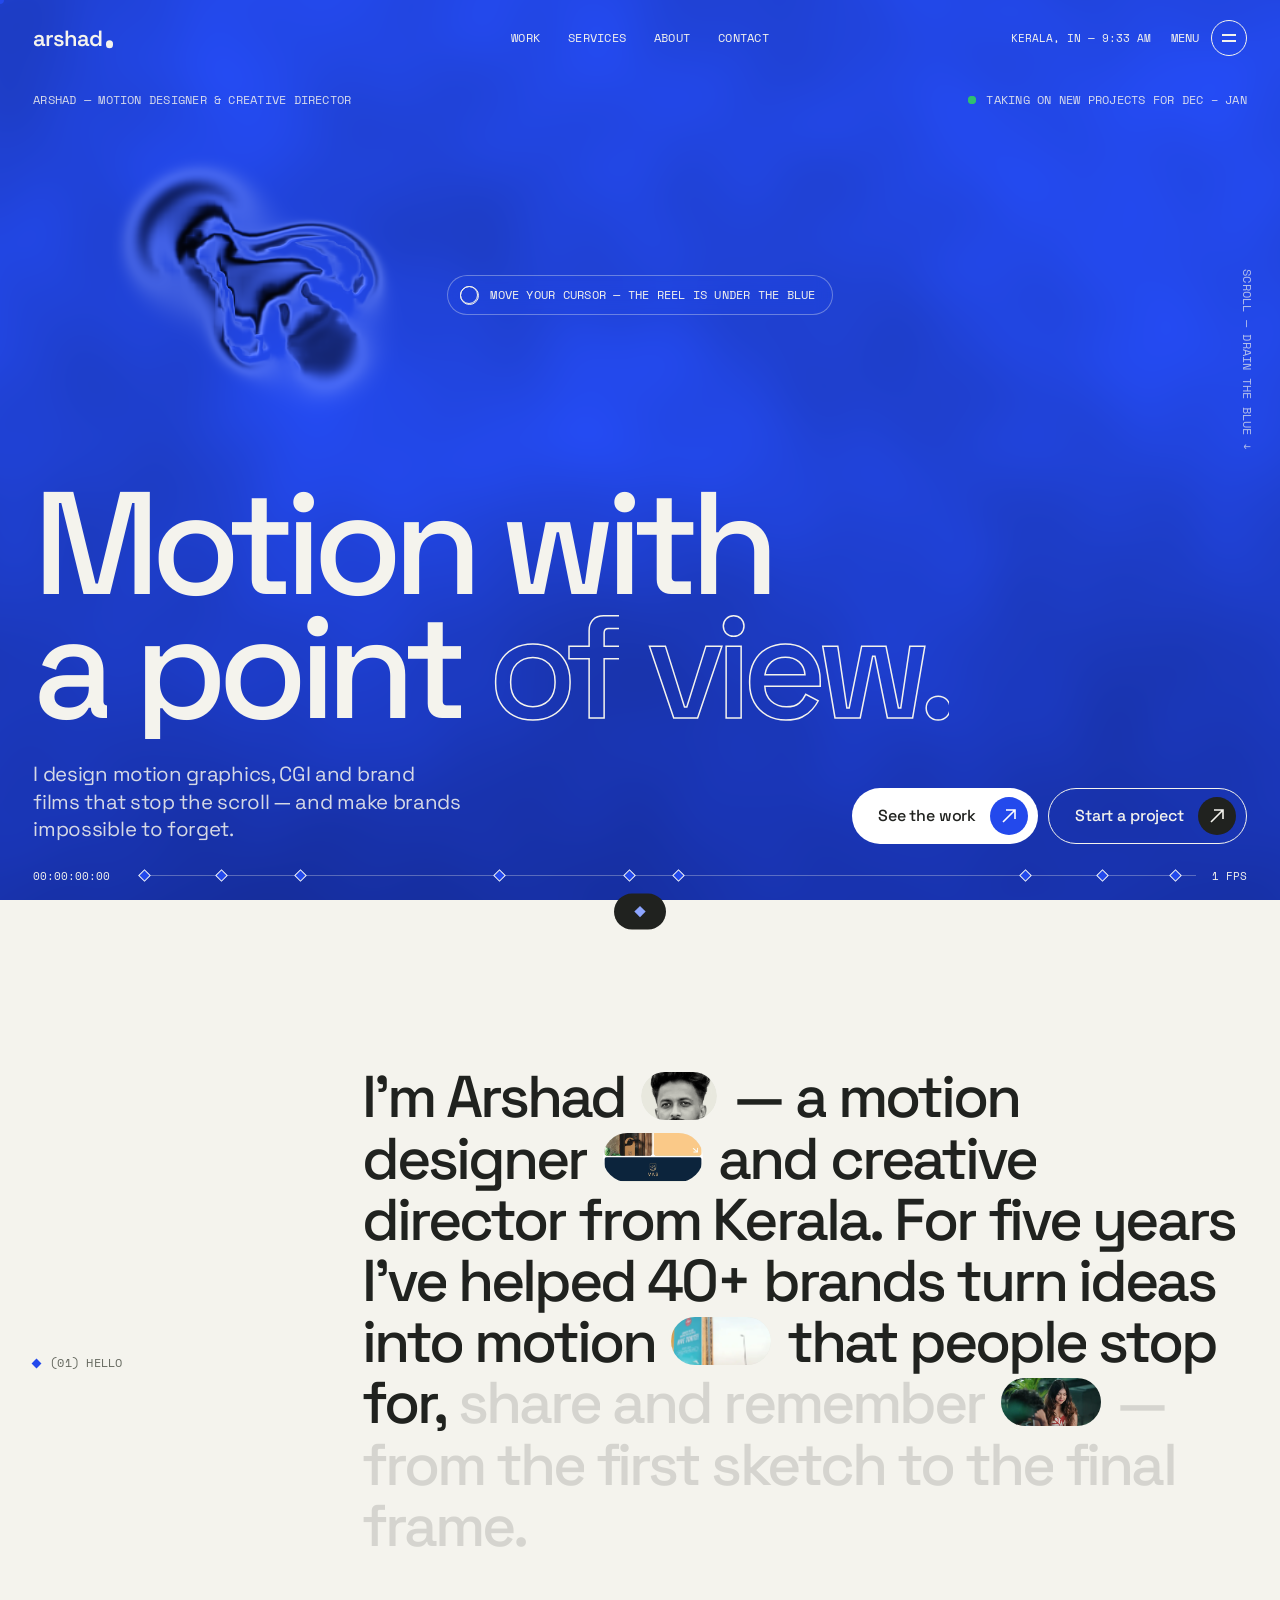
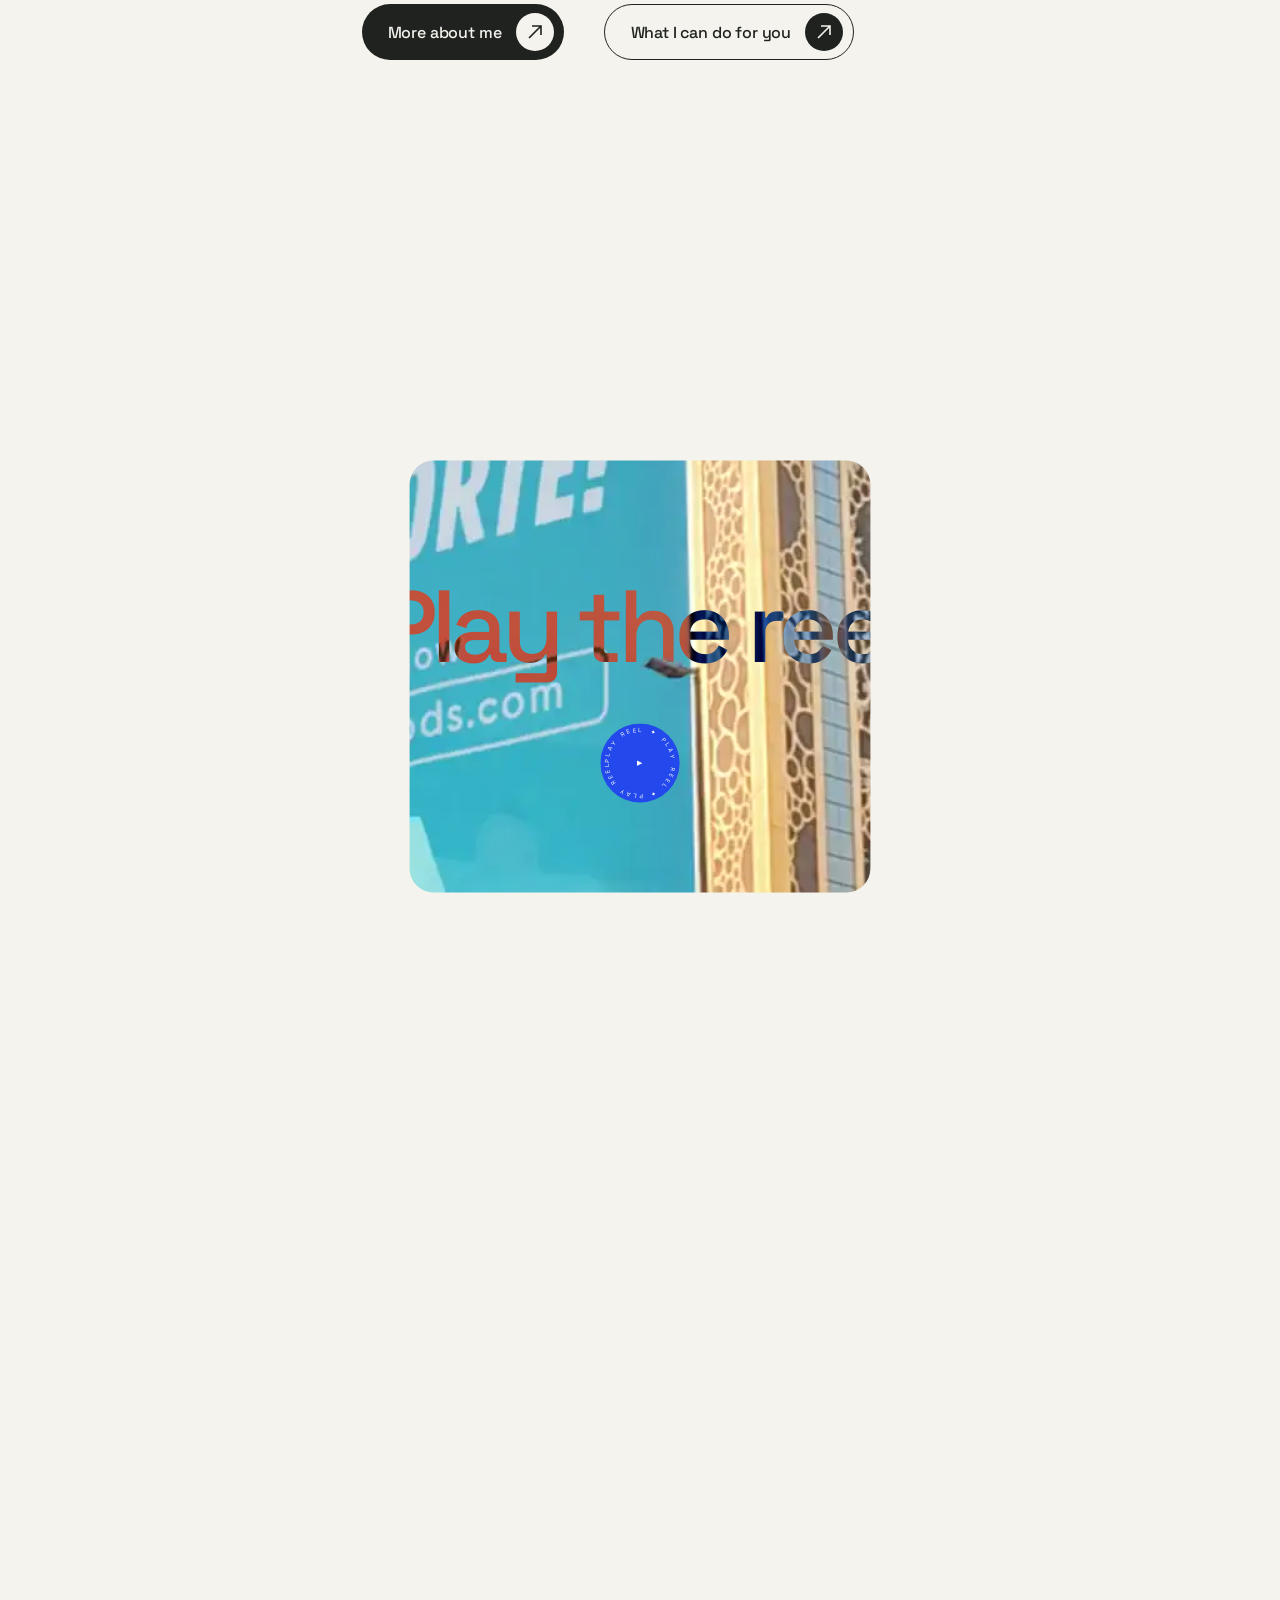
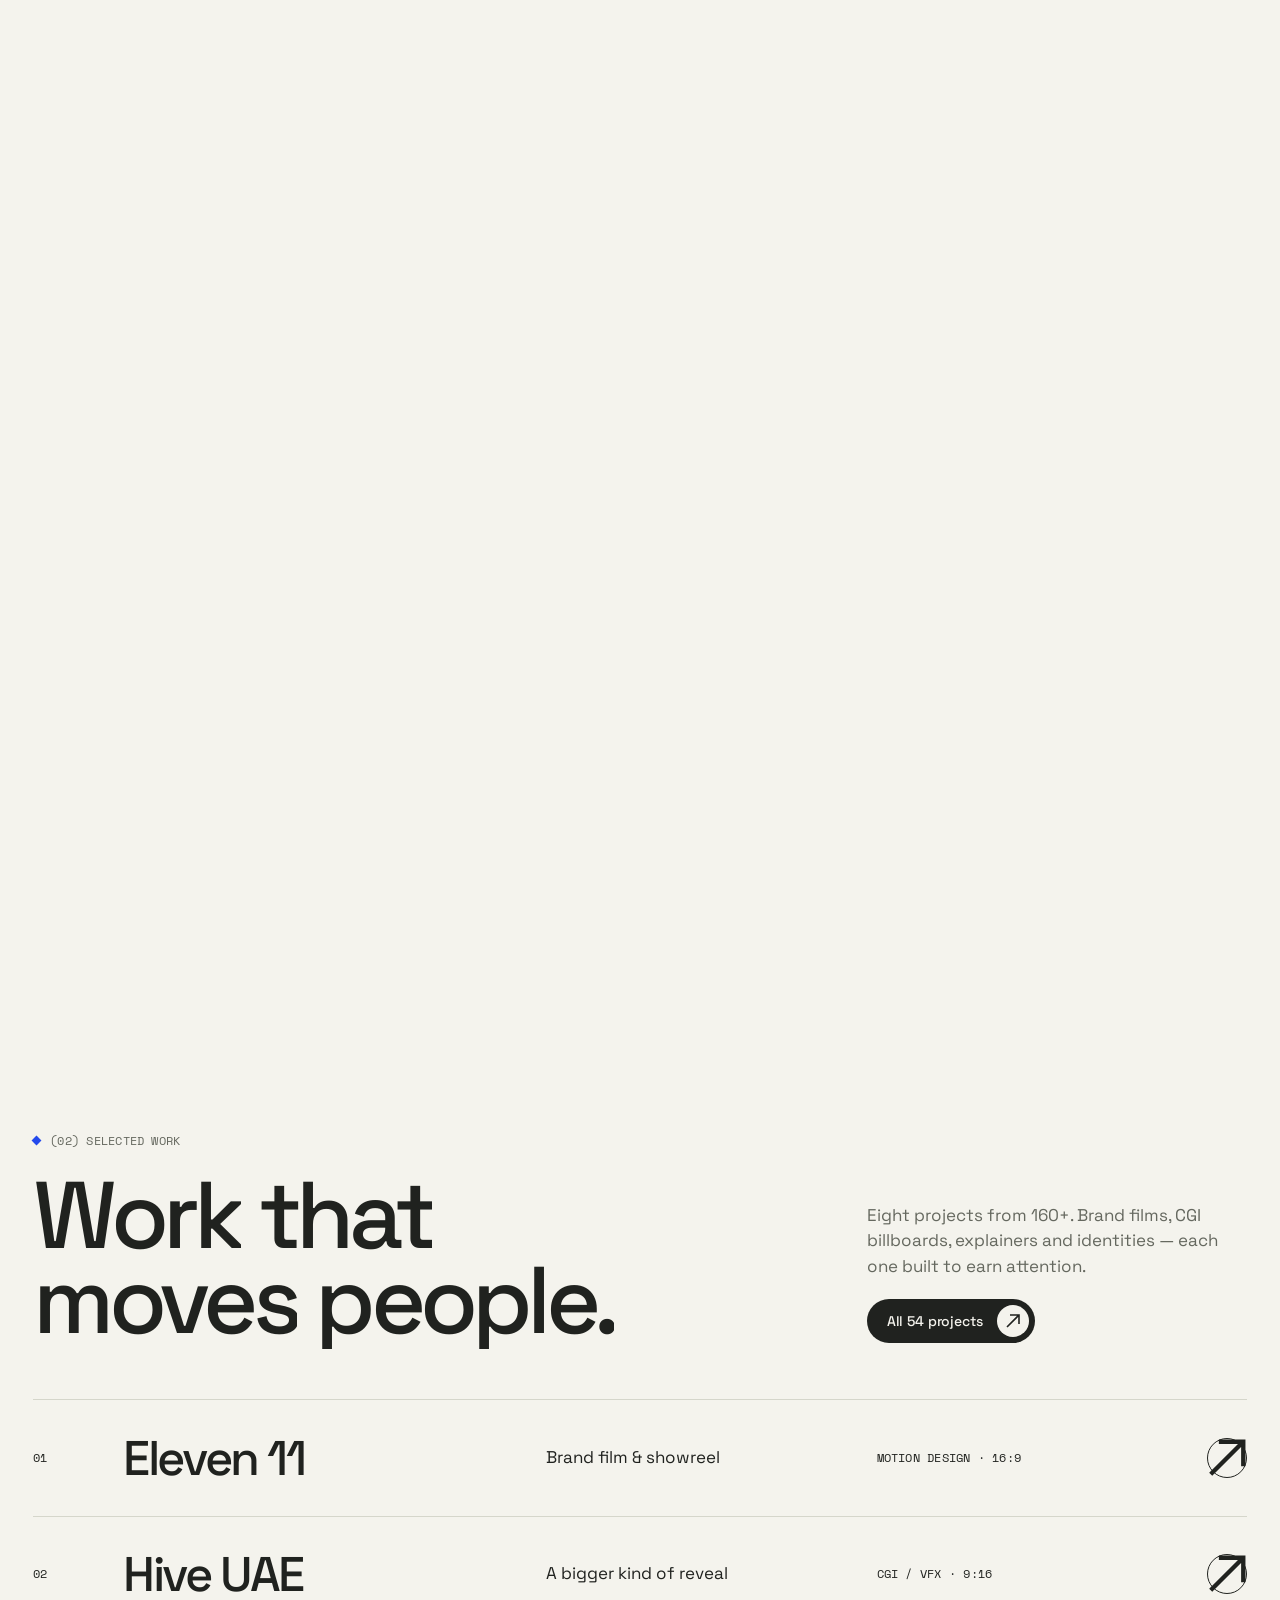
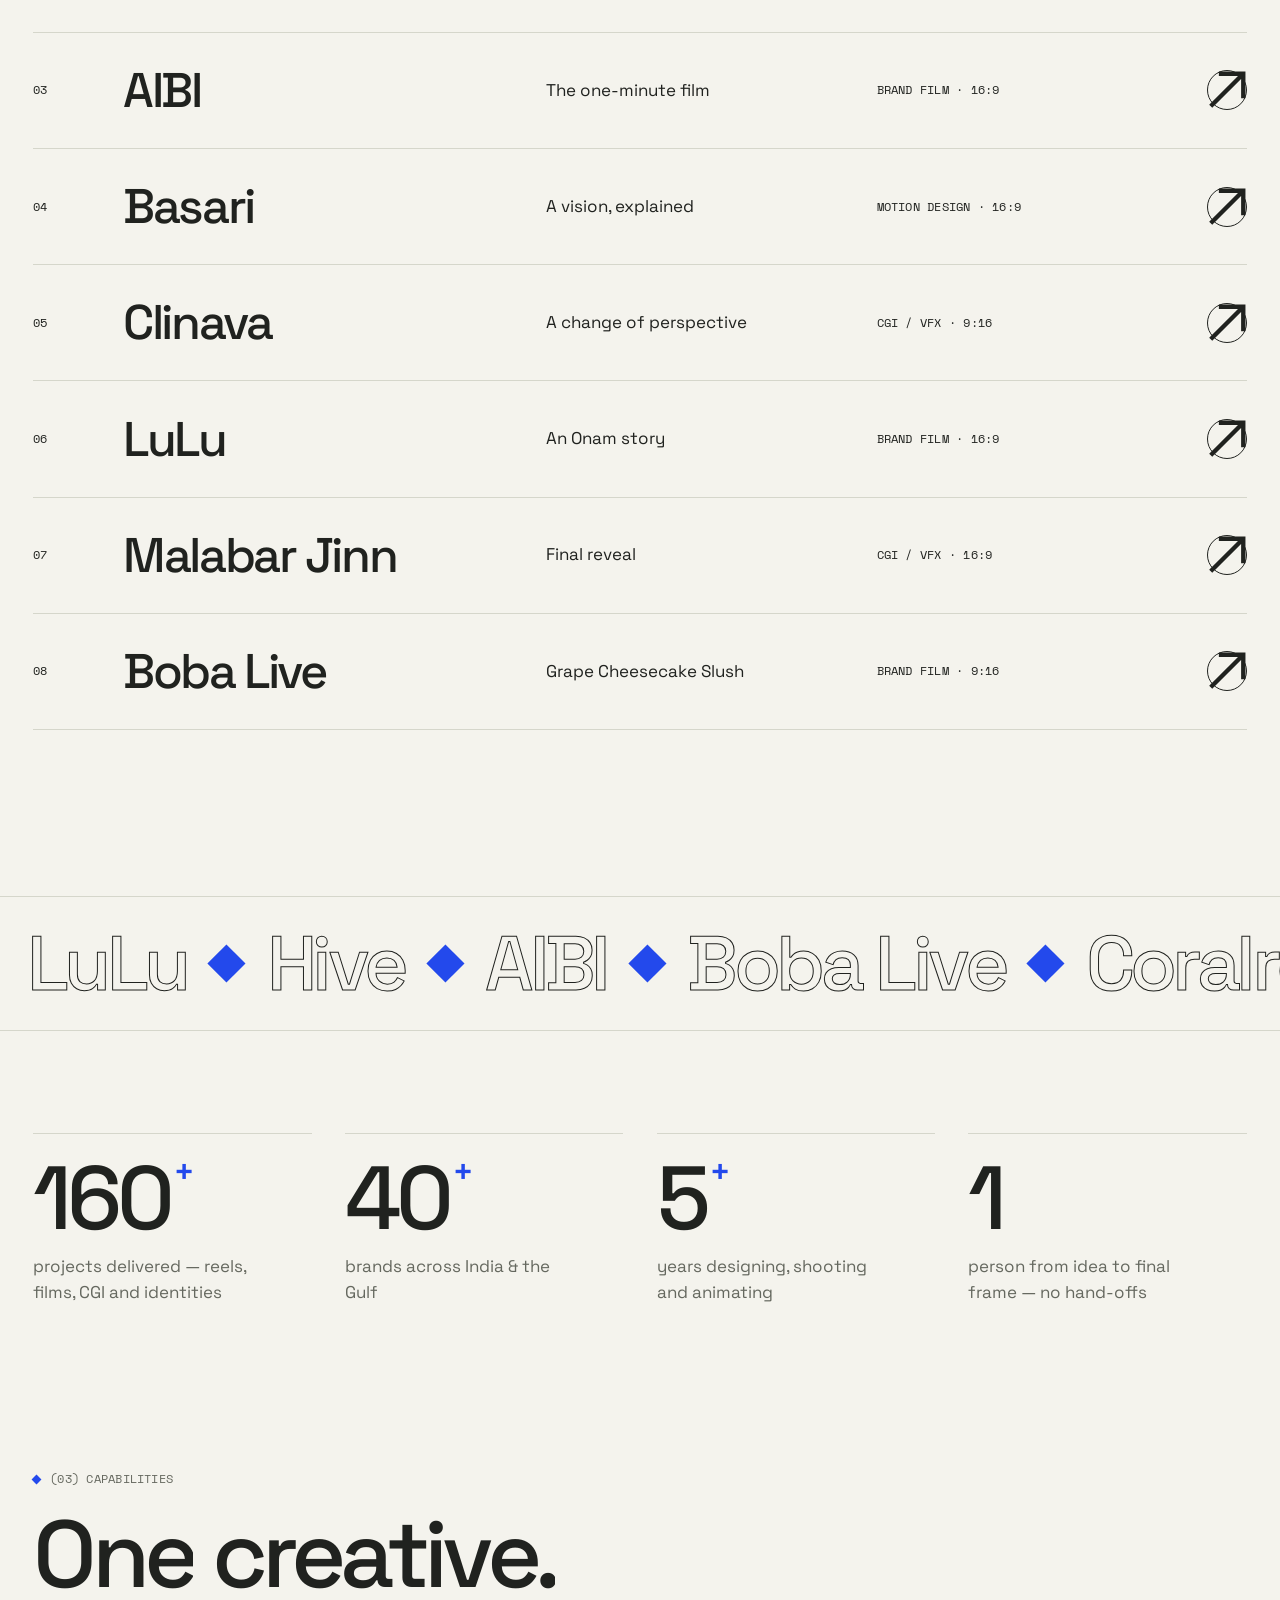
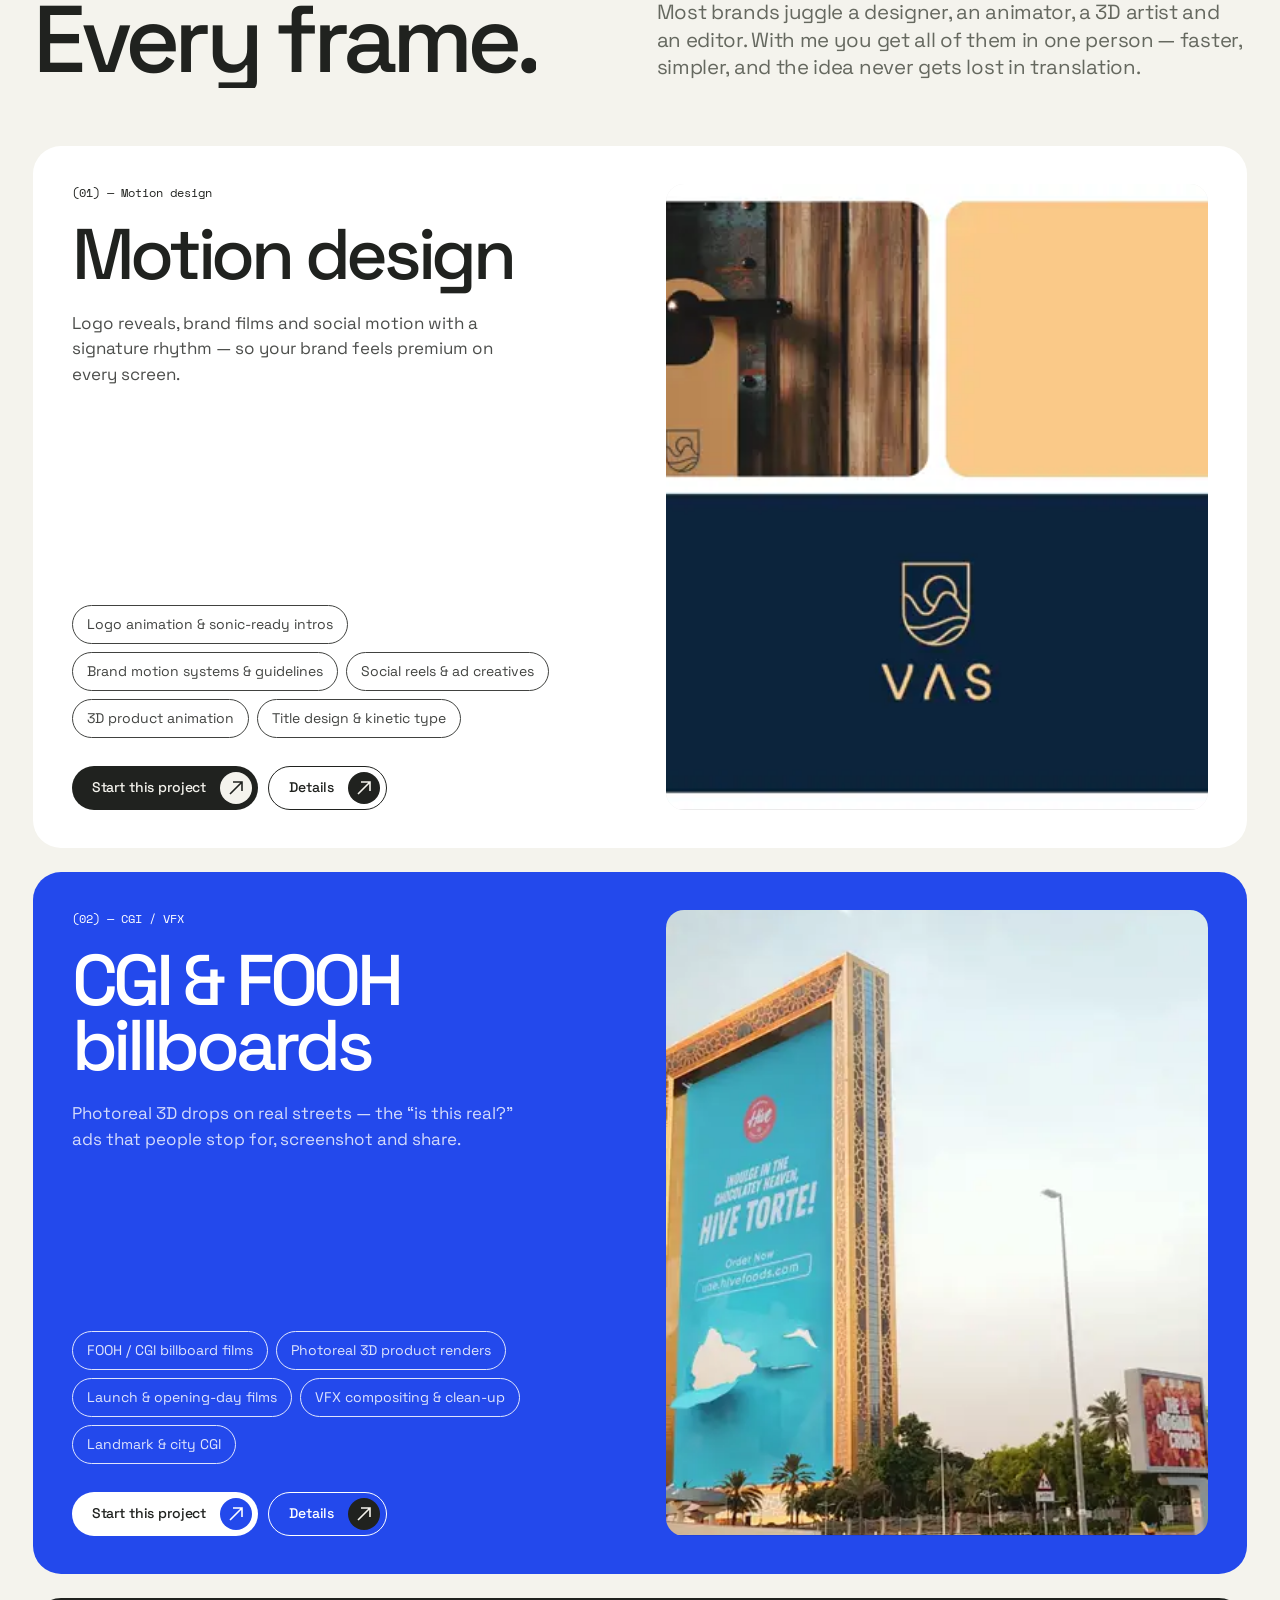
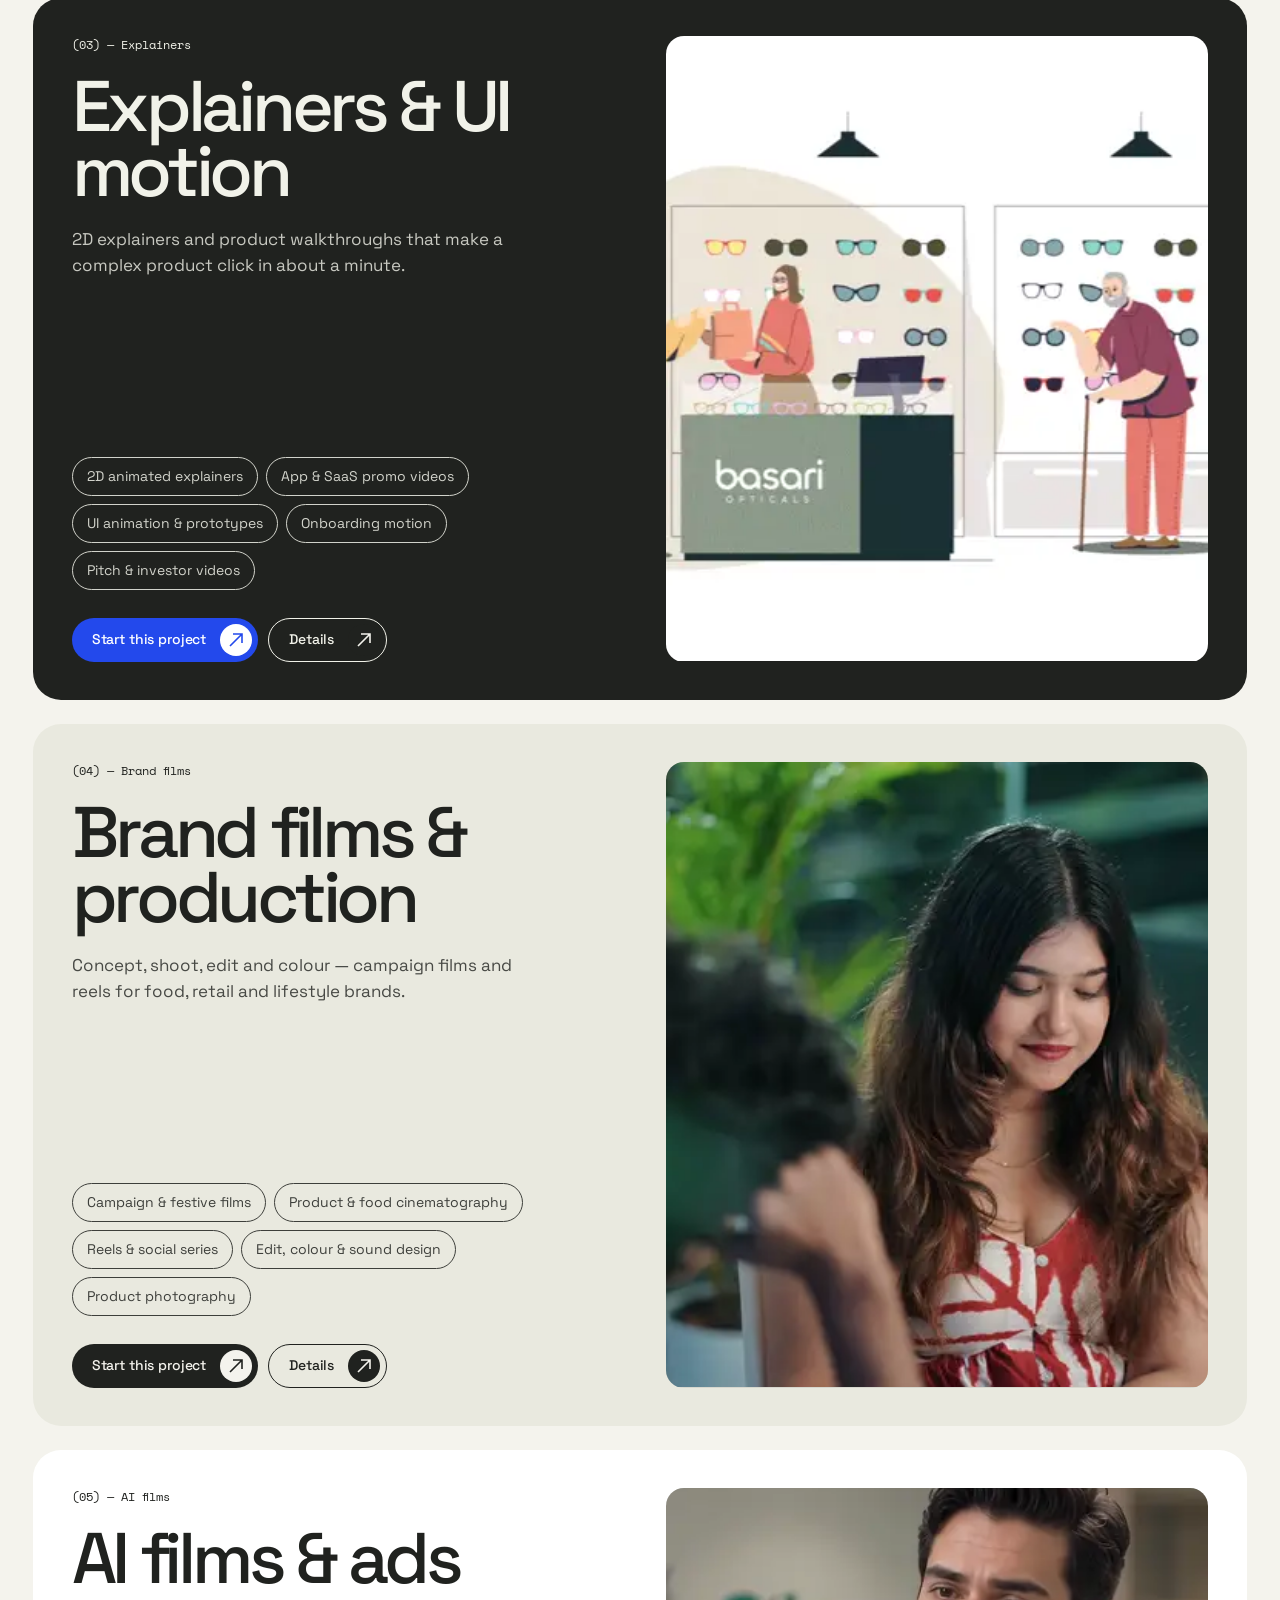
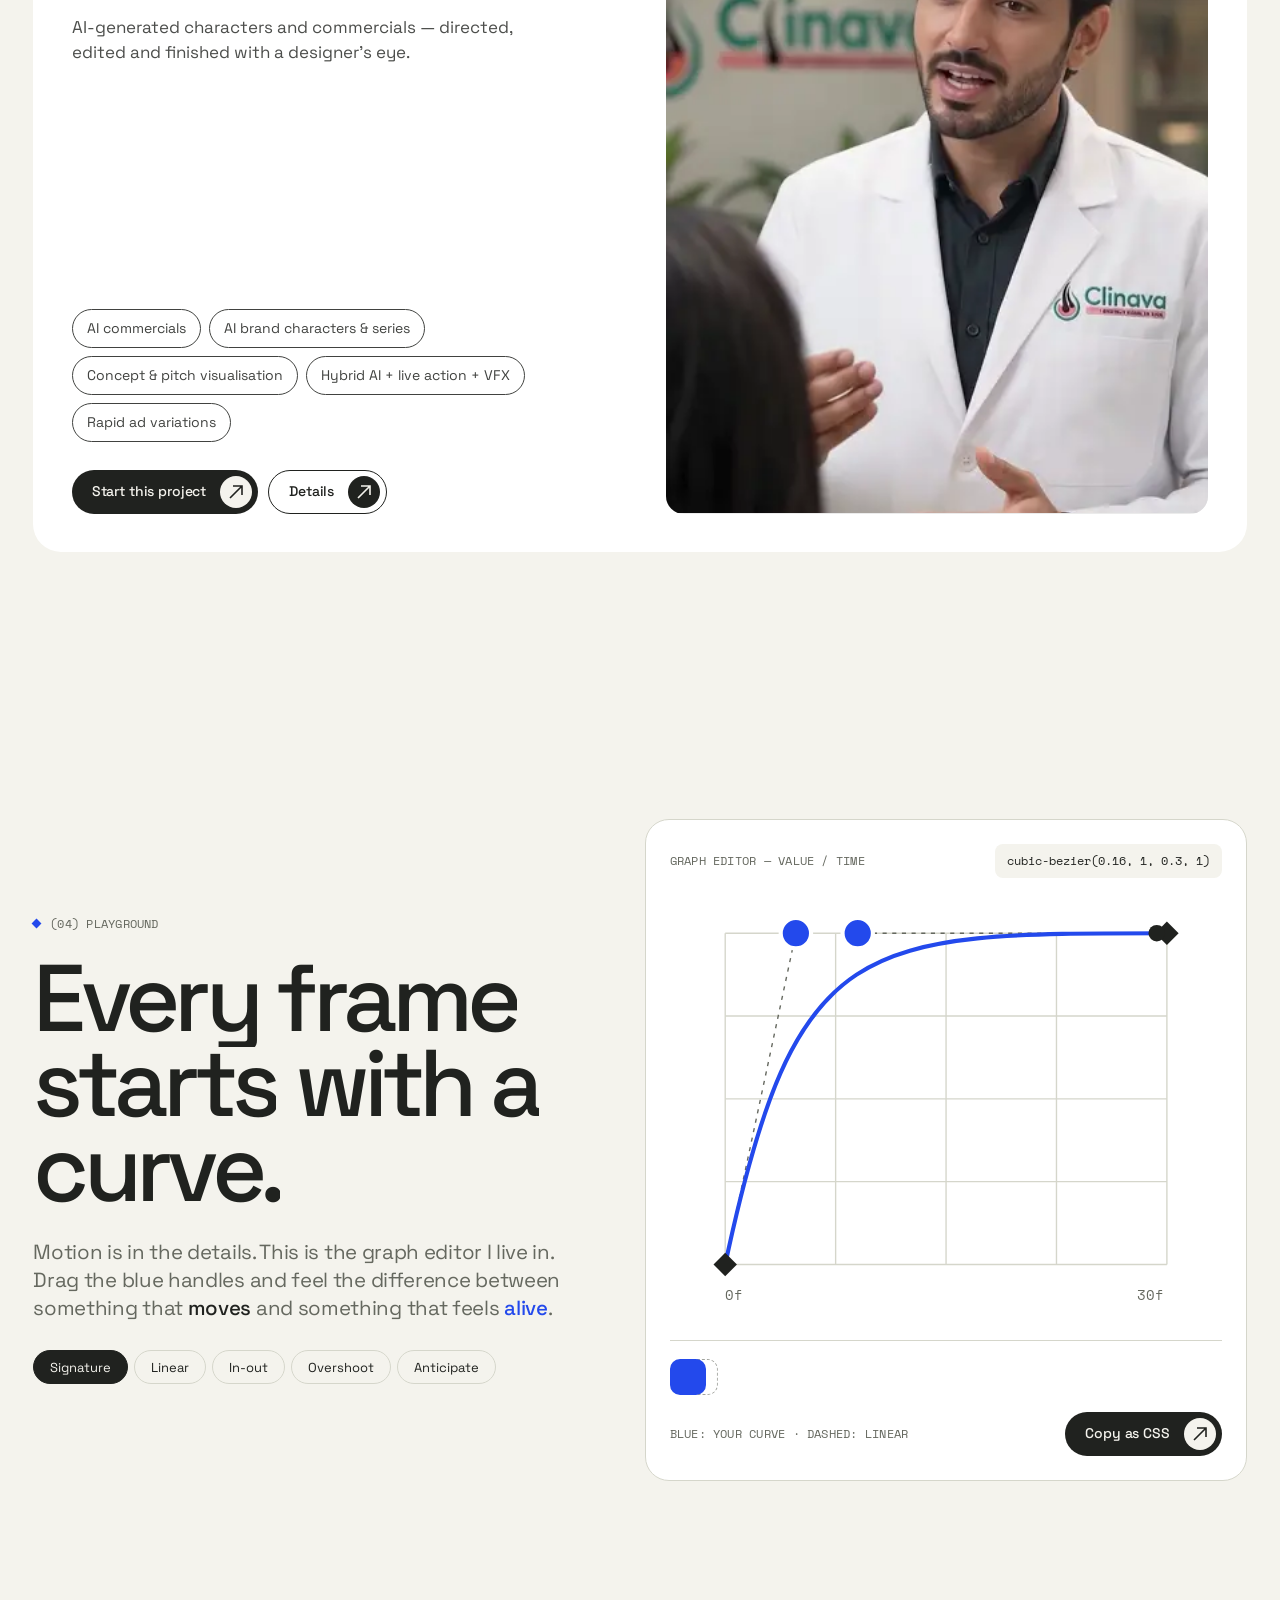
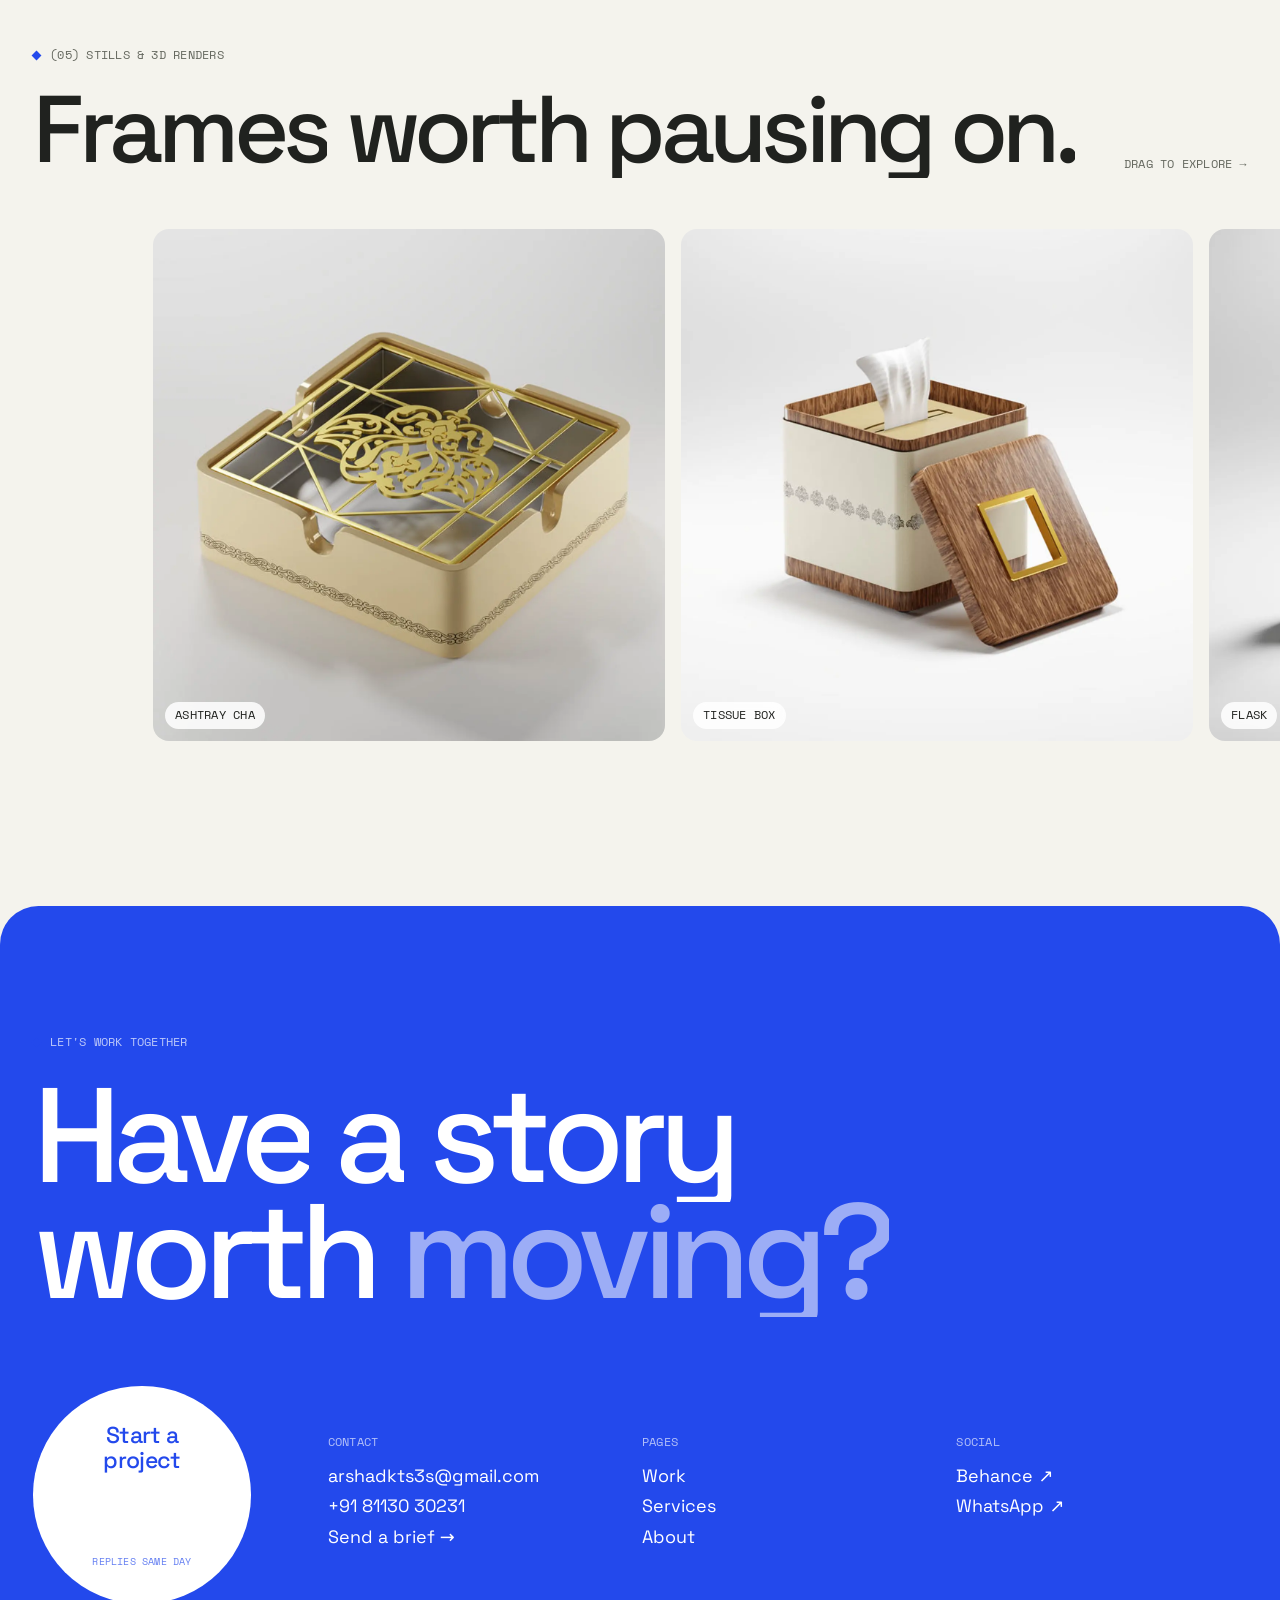
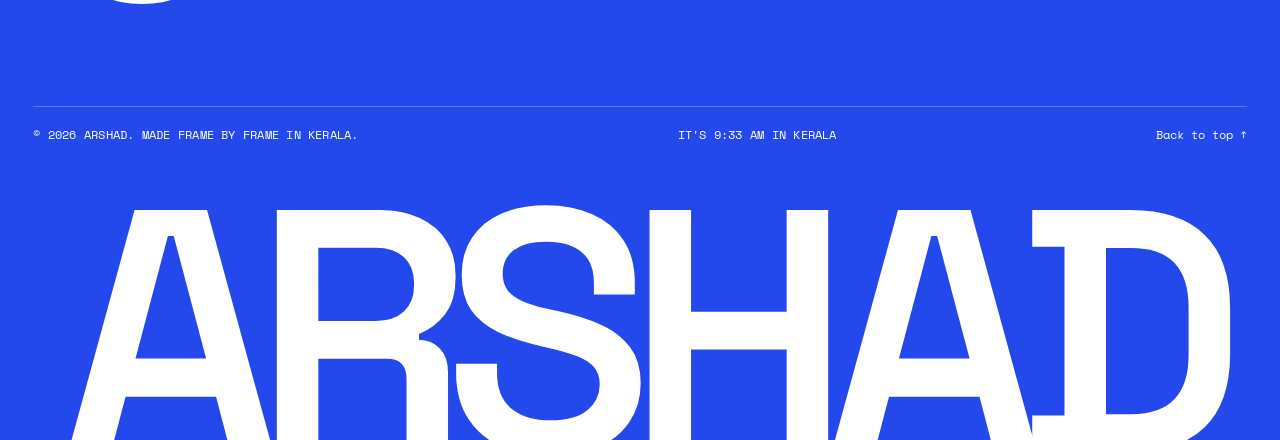
==== commit a6204442: "Hero: blue liquid reveal (WebGL fluid sim over showreel) Co-Authored-By: Claude Opus 5.5 <noreply@an" ====
--- a/index.html
+++ b/index.html
@@ -15,34 +15,56 @@
 <link rel="preload" href="fonts/space-grotesk.woff2" as="font" type="font/woff2" crossorigin>
 <link rel="stylesheet" href="css/main.css">
 <style>
-  .hero__h{position:absolute;left:var(--gut);right:var(--gut);top:48%;transform:translateY(-50%);z-index:1;color:#fff;mix-blend-mode:difference;pointer-events:none;text-align:center;font-size:clamp(54px,10.6vw,204px)}
-  .hero__h em{font-style:normal;color:#dcb613}
-  @media (max-width:700px){.hero__h{top:44%;font-size:clamp(48px,15vw,90px)}}
+  .hero{background:var(--blue);color:var(--paper)}
+  .hero__gl{touch-action:pan-y}
+  .hero__fallback{display:none;position:absolute;inset:0}
+  .hero__fallback video{width:100%;height:100%;object-fit:cover}
+  .hero__fallback::after{content:"";position:absolute;inset:0;background:var(--blue);opacity:.72;mix-blend-mode:multiply}
+  .no-gl .hero__fallback{display:block}
+  .hero__ui{padding-top:92px}
+  .hero__top{color:rgba(244,243,237,.85)}
+  .hero__mid{display:flex;justify-content:center}
+  .hero__hint{display:inline-flex!important;align-items:center;gap:12px;color:var(--paper);padding:10px 16px 10px 12px;border:1px solid rgba(244,243,237,.35);border-radius:99px;backdrop-filter:blur(8px);-webkit-backdrop-filter:blur(8px);background:rgba(35,73,236,.25)}
+  .hero__ring{width:18px;height:18px;border-radius:50%;border:1.5px solid var(--paper);position:relative;flex:none}
+  .hero__ring::after{content:"";position:absolute;inset:-1.5px;border-radius:50%;border:1.5px solid var(--paper);animation:pulse 1.8s var(--ease) infinite}
+  .hero__h{font-size:clamp(58px,11.4vw,214px);line-height:.85;letter-spacing:-.068em;font-weight:500;color:var(--paper);margin-bottom:clamp(20px,2.4vw,36px)}
+  .hero__h .o{color:transparent;-webkit-text-stroke:1.5px var(--paper)}
+  .hero__lede{color:rgba(244,243,237,.86)}
+  .hero .btn--line{color:var(--paper)}
+  .hero__scroll{position:absolute;right:var(--gut);top:50%;transform:translateY(-50%) rotate(90deg);transform-origin:100% 50%;color:rgba(244,243,237,.7);z-index:2}
+  body.on-hero .nav,body.on-hero .hud{mix-blend-mode:normal;color:var(--paper)}
+  body.on-hero .hud__track{background:rgba(244,243,237,.3)}
+  body.on-hero .hud__fill{background:var(--paper)}
+  body.on-hero .hud__key{border-color:var(--paper);background:var(--blue)}
+  body.on-hero .hud__key.on{background:var(--paper)}
+  @media (max-width:700px){.hero__h{font-size:clamp(52px,16vw,96px)}.hero__scroll{display:none}.hero__mid{justify-content:flex-start}}
 </style>
 </head>
 <body data-page="index">
 <main>
 
-  <!-- HERO -->
+  <!-- HERO — blue liquid reveal -->
   <section class="hero" data-hud="Intro">
-    <div class="hero__gl" data-cur="drag" data-cur-label="Drag"></div>
-    <div class="hero__fallback"></div>
-    <h1 class="hero__h d1" data-hero-title>Motion with<br><em>a point of view.</em></h1>
+    <div class="hero__gl"></div>
+    <div class="hero__fallback"><video muted loop playsinline autoplay preload="metadata"></video></div>
     <div class="hero__ui">
       <div class="hero__top mono">
         <span data-scramble>Arshad — Motion designer &amp; creative director</span>
         <span class="avail"><i></i><span class="js-avail"></span></span>
       </div>
-      <div class="hero__row">
-        <p class="hero__lede lead" data-hero-fade>I design motion graphics, CGI and brand films that stop the scroll — and make brands impossible to forget.</p>
-        <div class="hero__hint mono muted" data-hero-fade>Drag the strip · hover a frame to play it</div>
-        <div class="hero__ctas" data-hero-fade>
-          <a href="work.html" class="btn" data-mag data-cur="link"><span class="roll">See the work</span><span class="btn__ic"></span></a>
-          <a class="btn btn--blue" data-wa="Hi Arshad! I saw your portfolio and I'd like to discuss a project." data-mag data-cur="link"><span class="roll">Start a project</span><span class="btn__ic"></span></a>
+      <div class="hero__mid"><div class="hero__hint mono" data-hero-fade><span class="hero__ring"></span><span class="js-hint">Move your cursor — the reel is under the blue</span></div></div>
+      <div>
+        <h1 class="hero__h" data-hero-title>Motion with<br>a point <span class="o">of view.</span></h1>
+        <div class="hero__row">
+          <p class="hero__lede lead" data-hero-fade>I design motion graphics, CGI and brand films that stop the scroll — and make brands impossible to forget.</p>
+          <div class="hero__ctas" data-hero-fade>
+            <a href="work.html" class="btn btn--white" data-mag data-cur="link"><span class="roll">See the work</span><span class="btn__ic"></span></a>
+            <a class="btn btn--line" data-wa="Hi Arshad! I saw your portfolio and I'd like to discuss a project." data-mag data-cur="link"><span class="roll">Start a project</span><span class="btn__ic"></span></a>
+          </div>
         </div>
       </div>
     </div>
-    <div class="hero__card"><span class="mono js-hc-b"></span><b class="js-hc-t"></b></div>
+    <span class="hero__scroll mono" aria-hidden="true">Scroll — drain the blue ↓</span>
   </section>
 
   <!-- STATEMENT -->
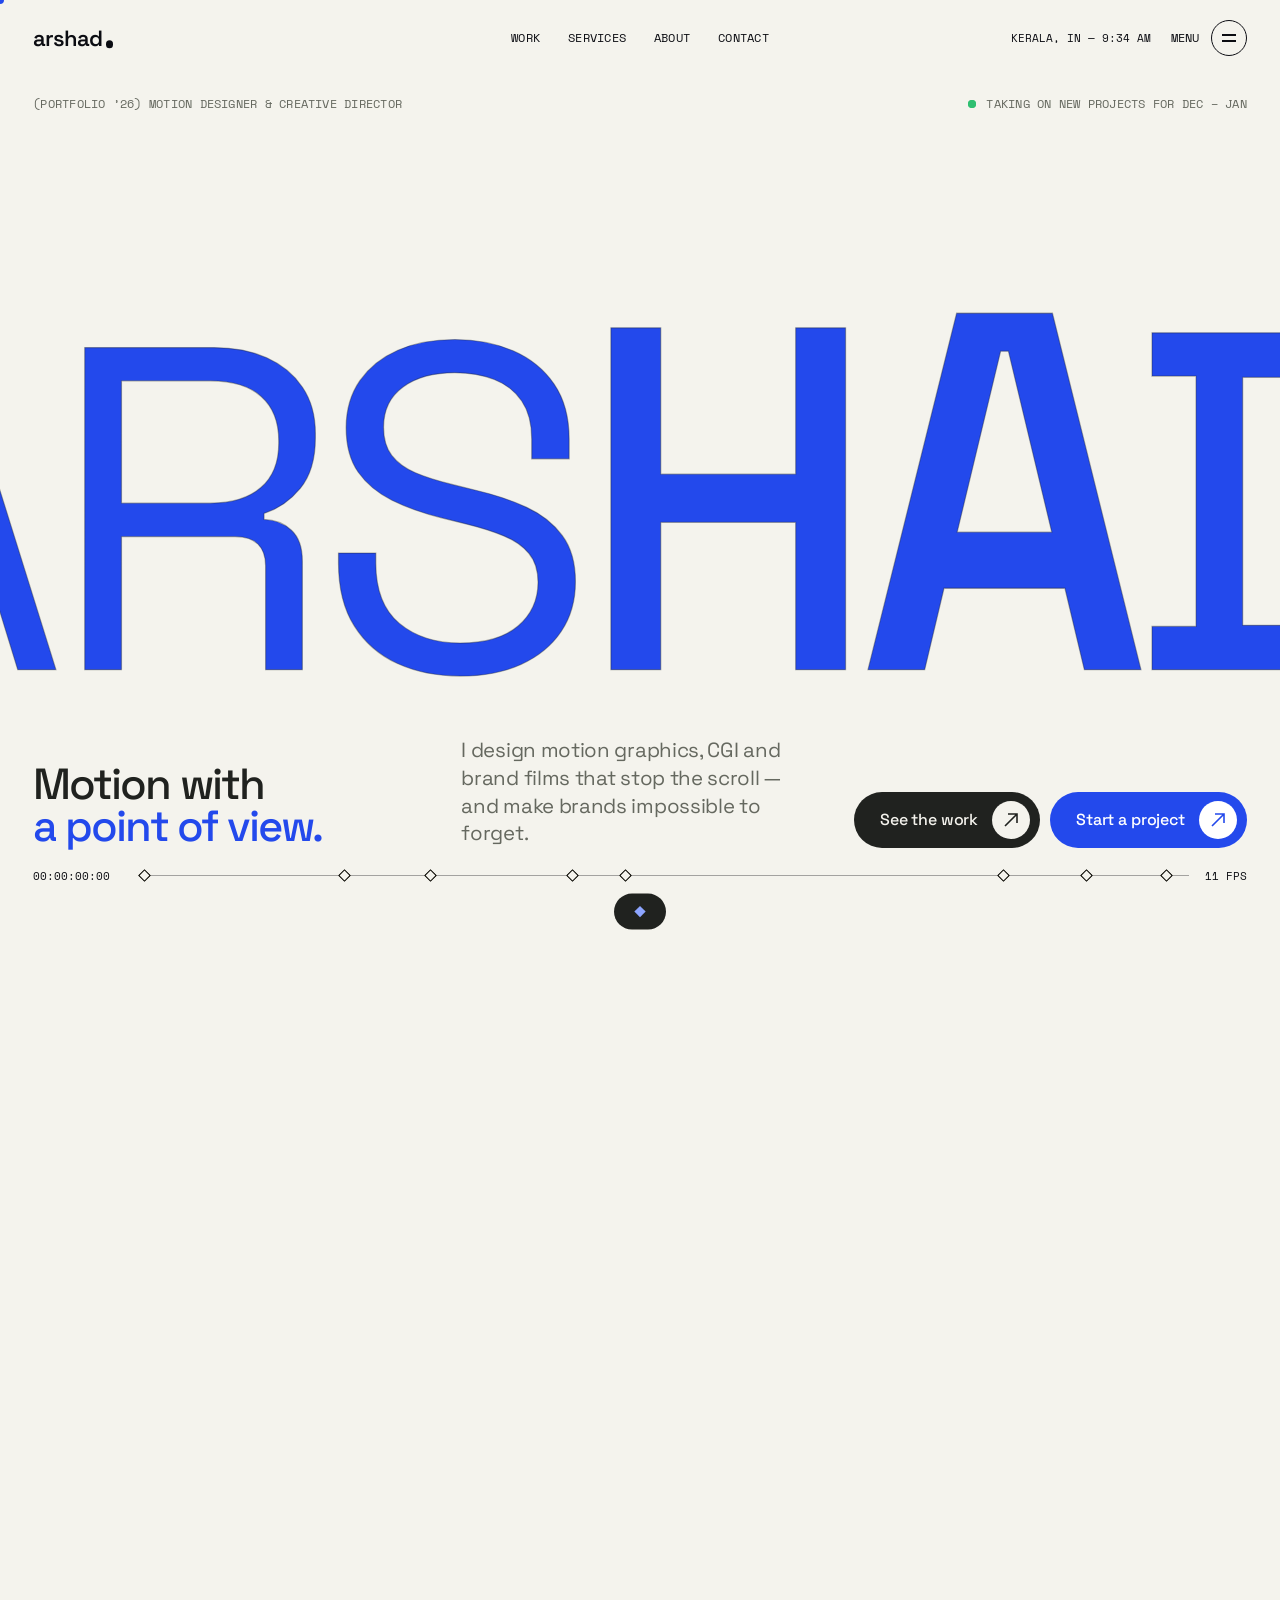
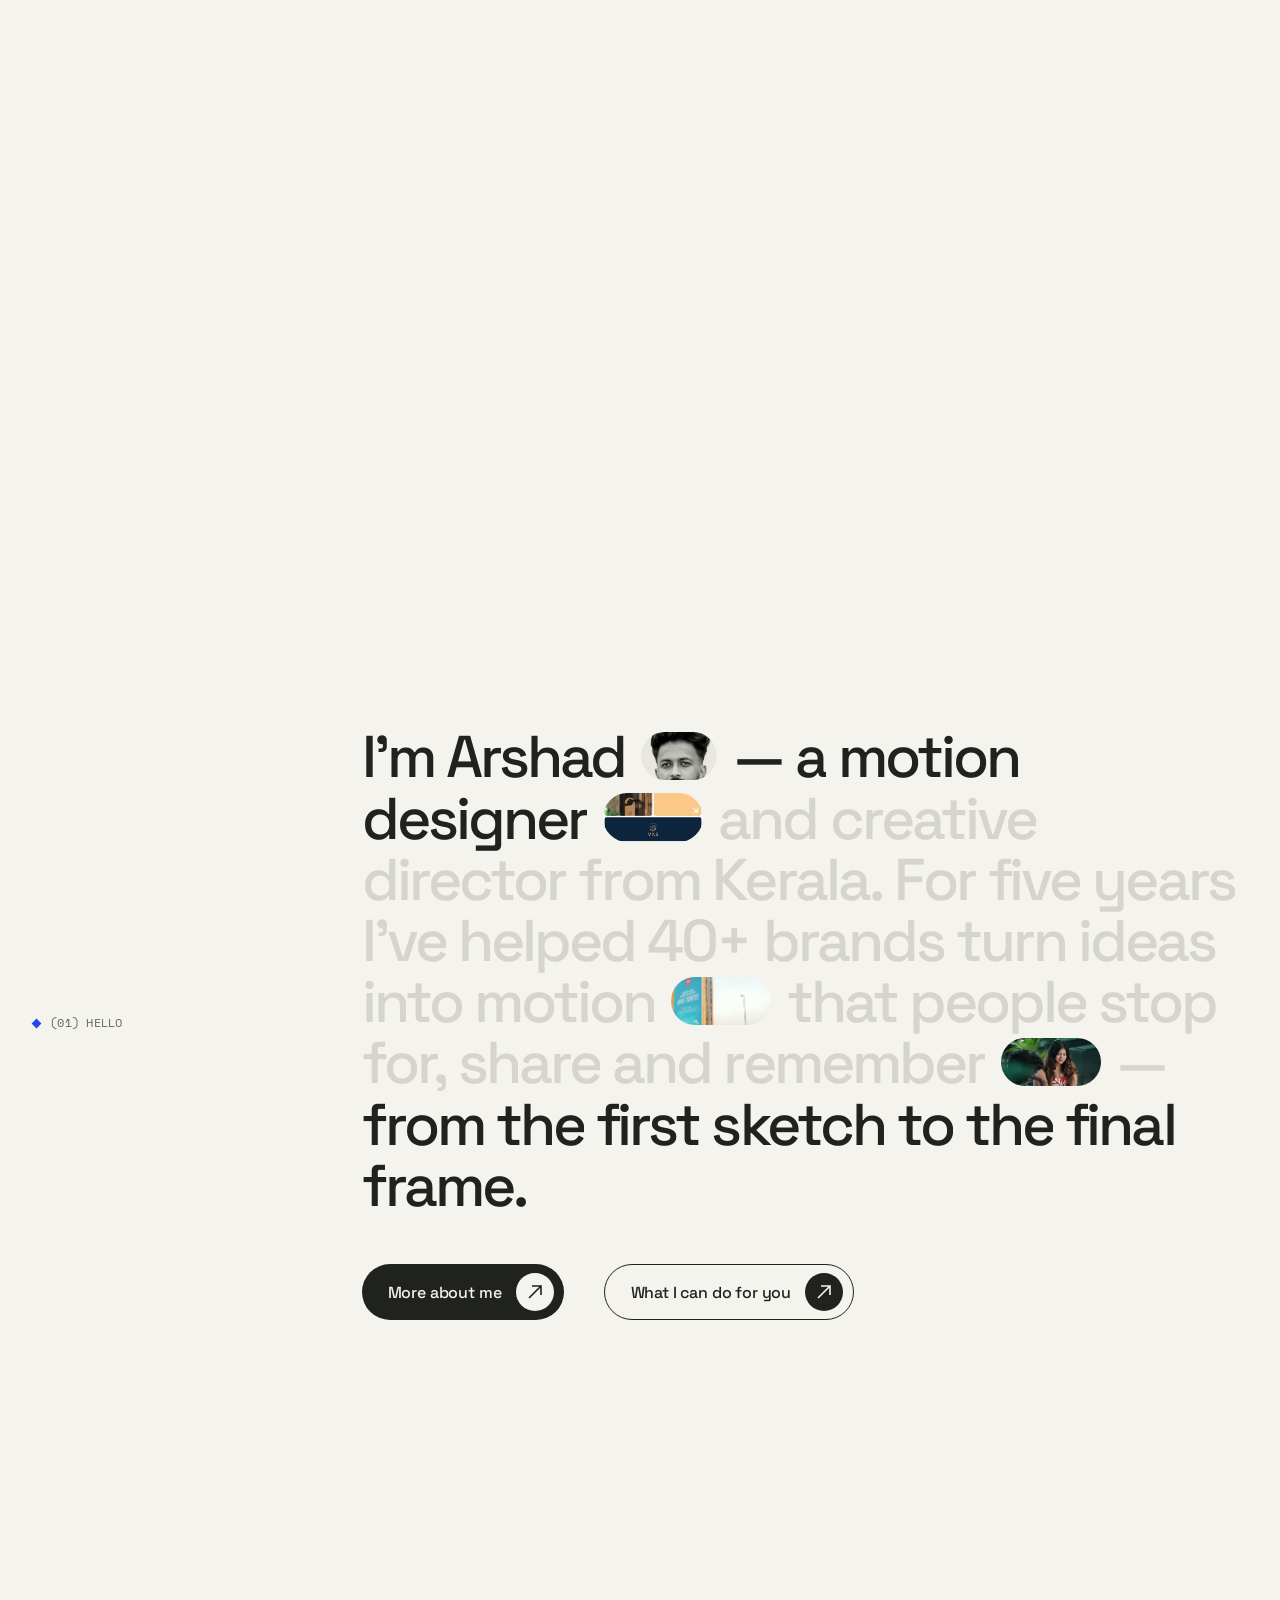
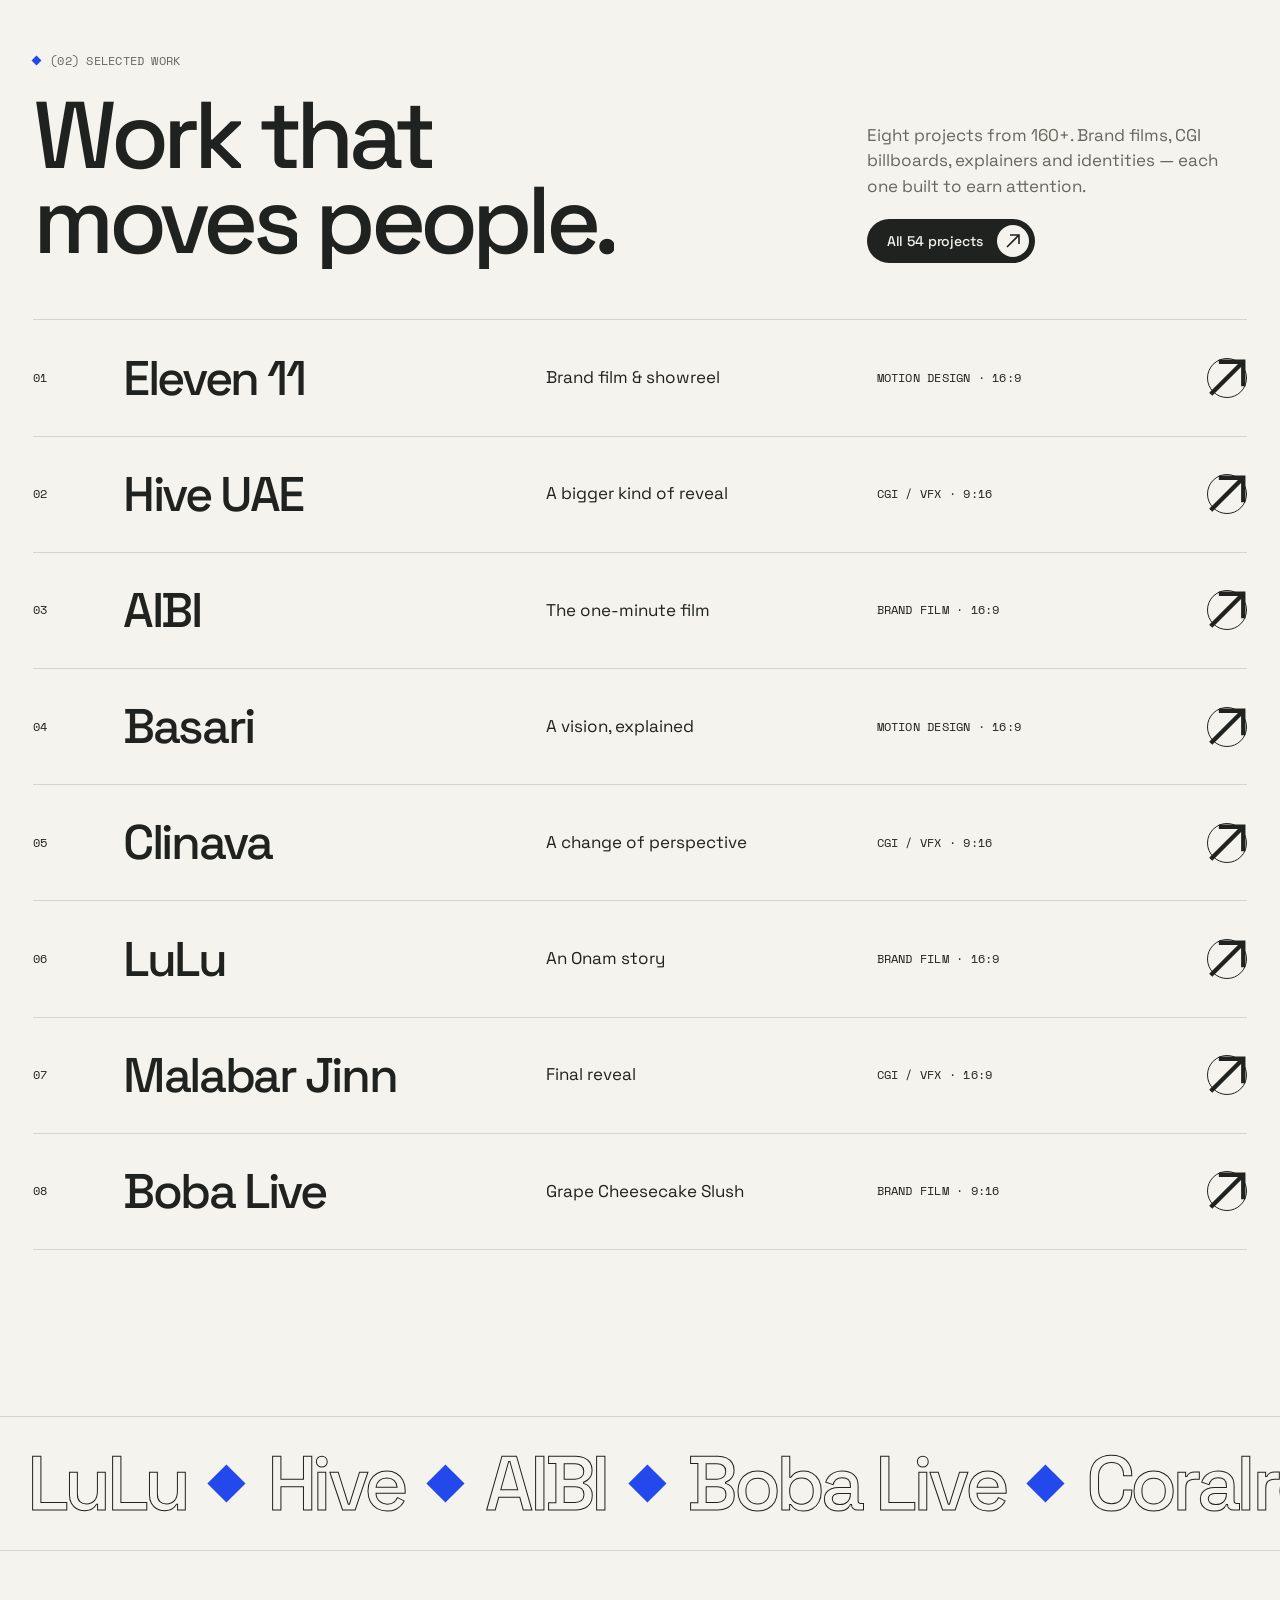
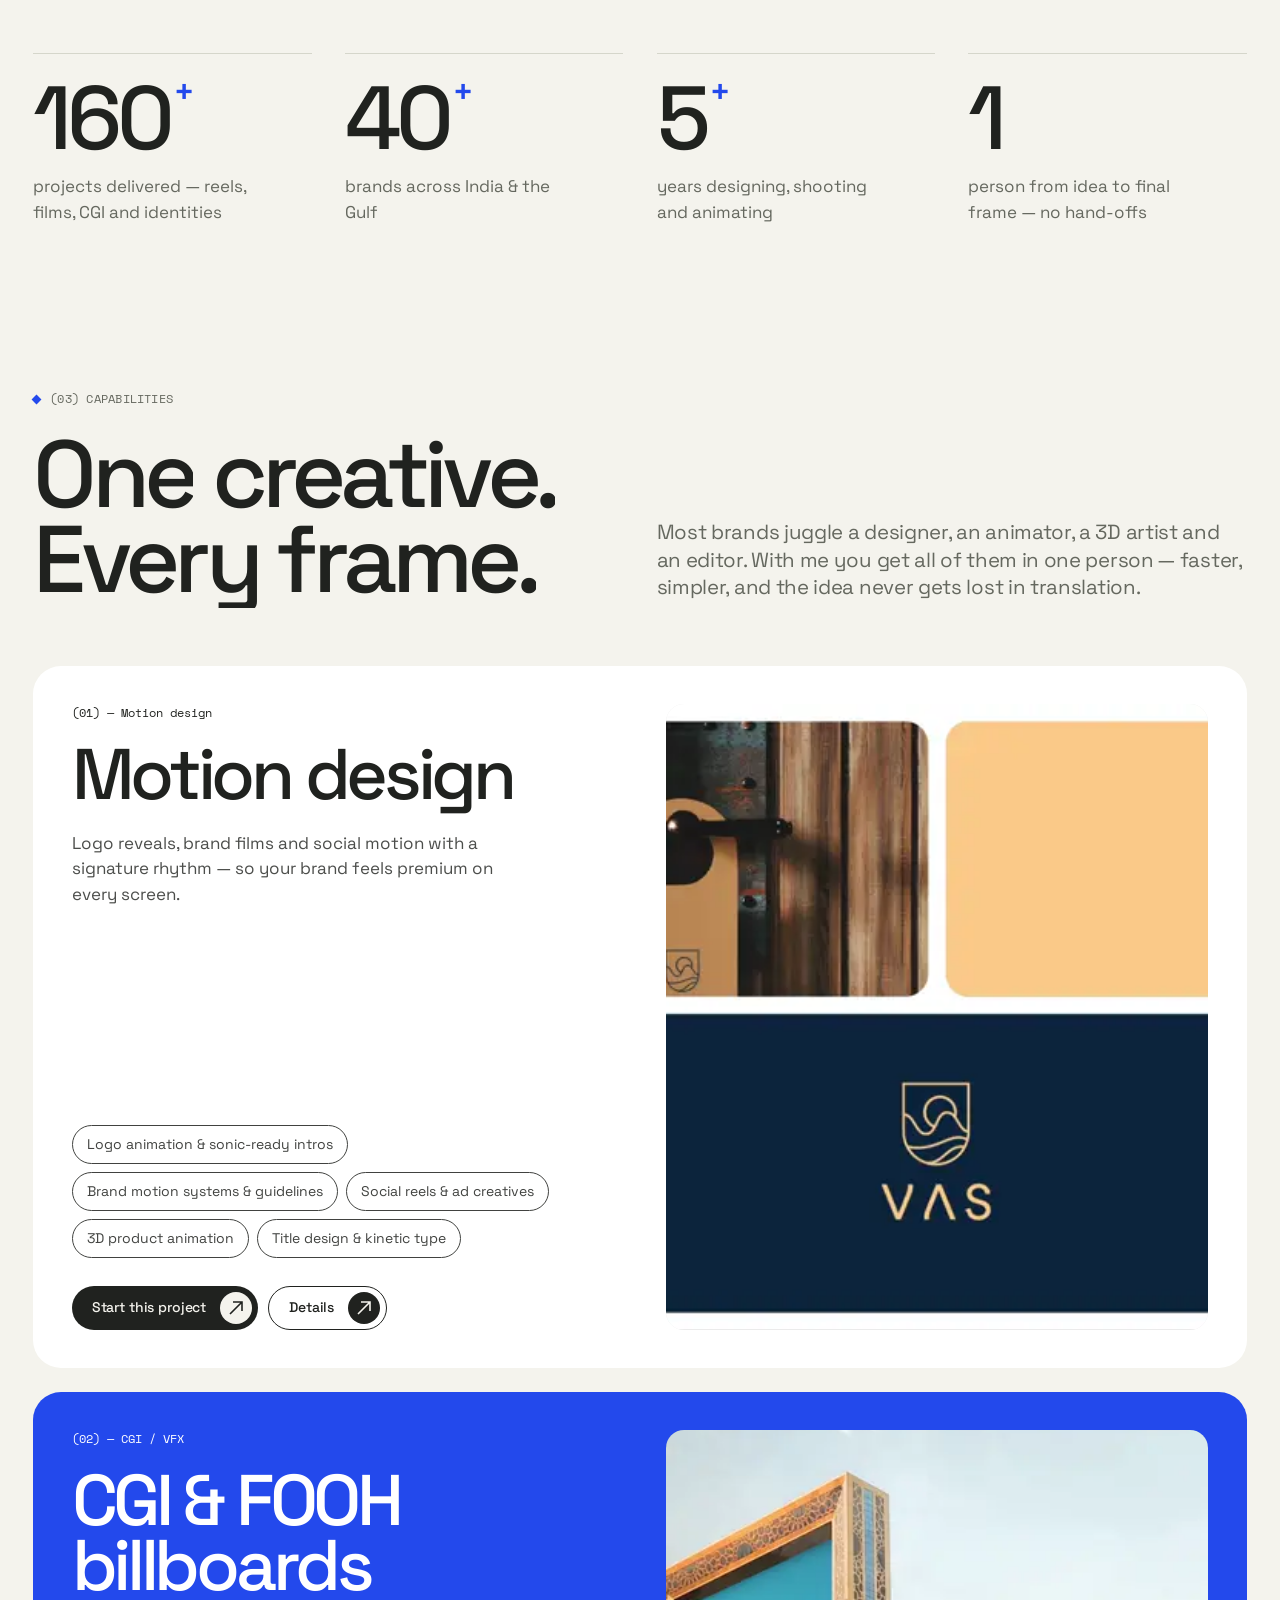
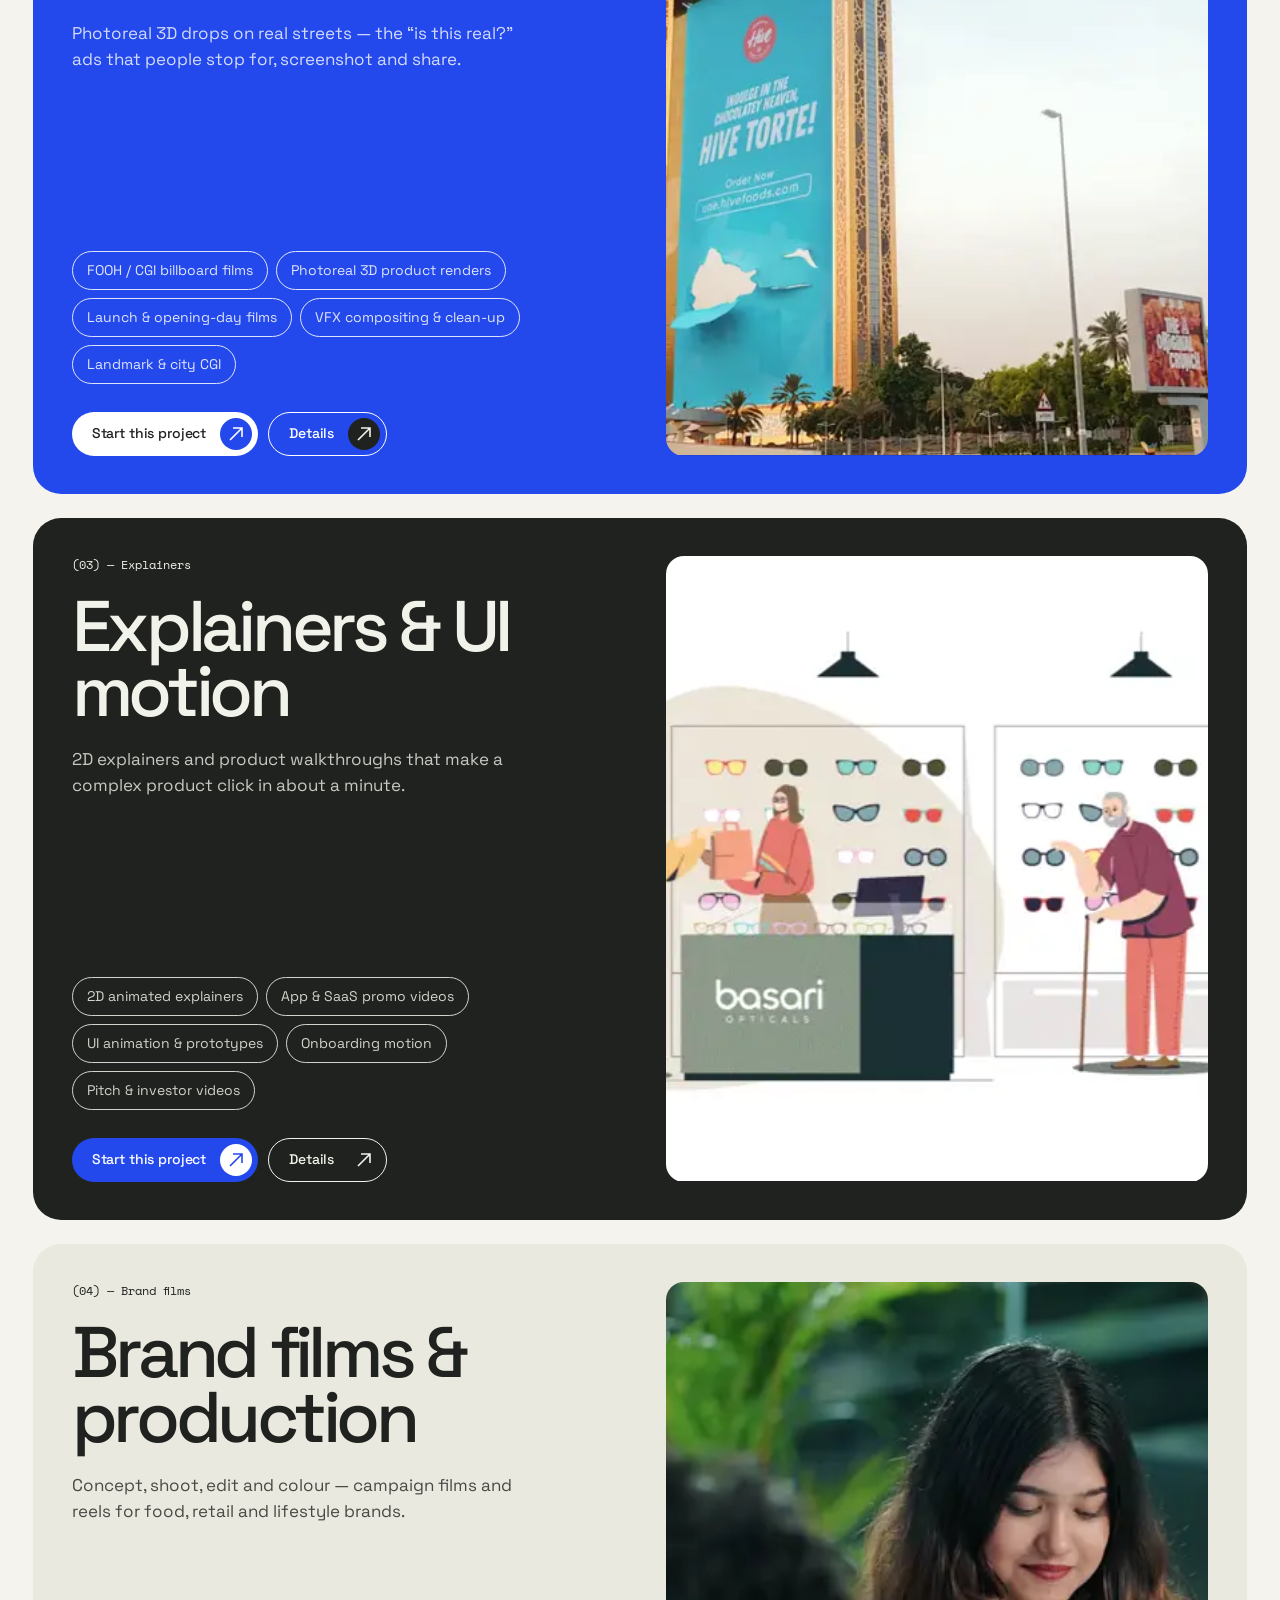
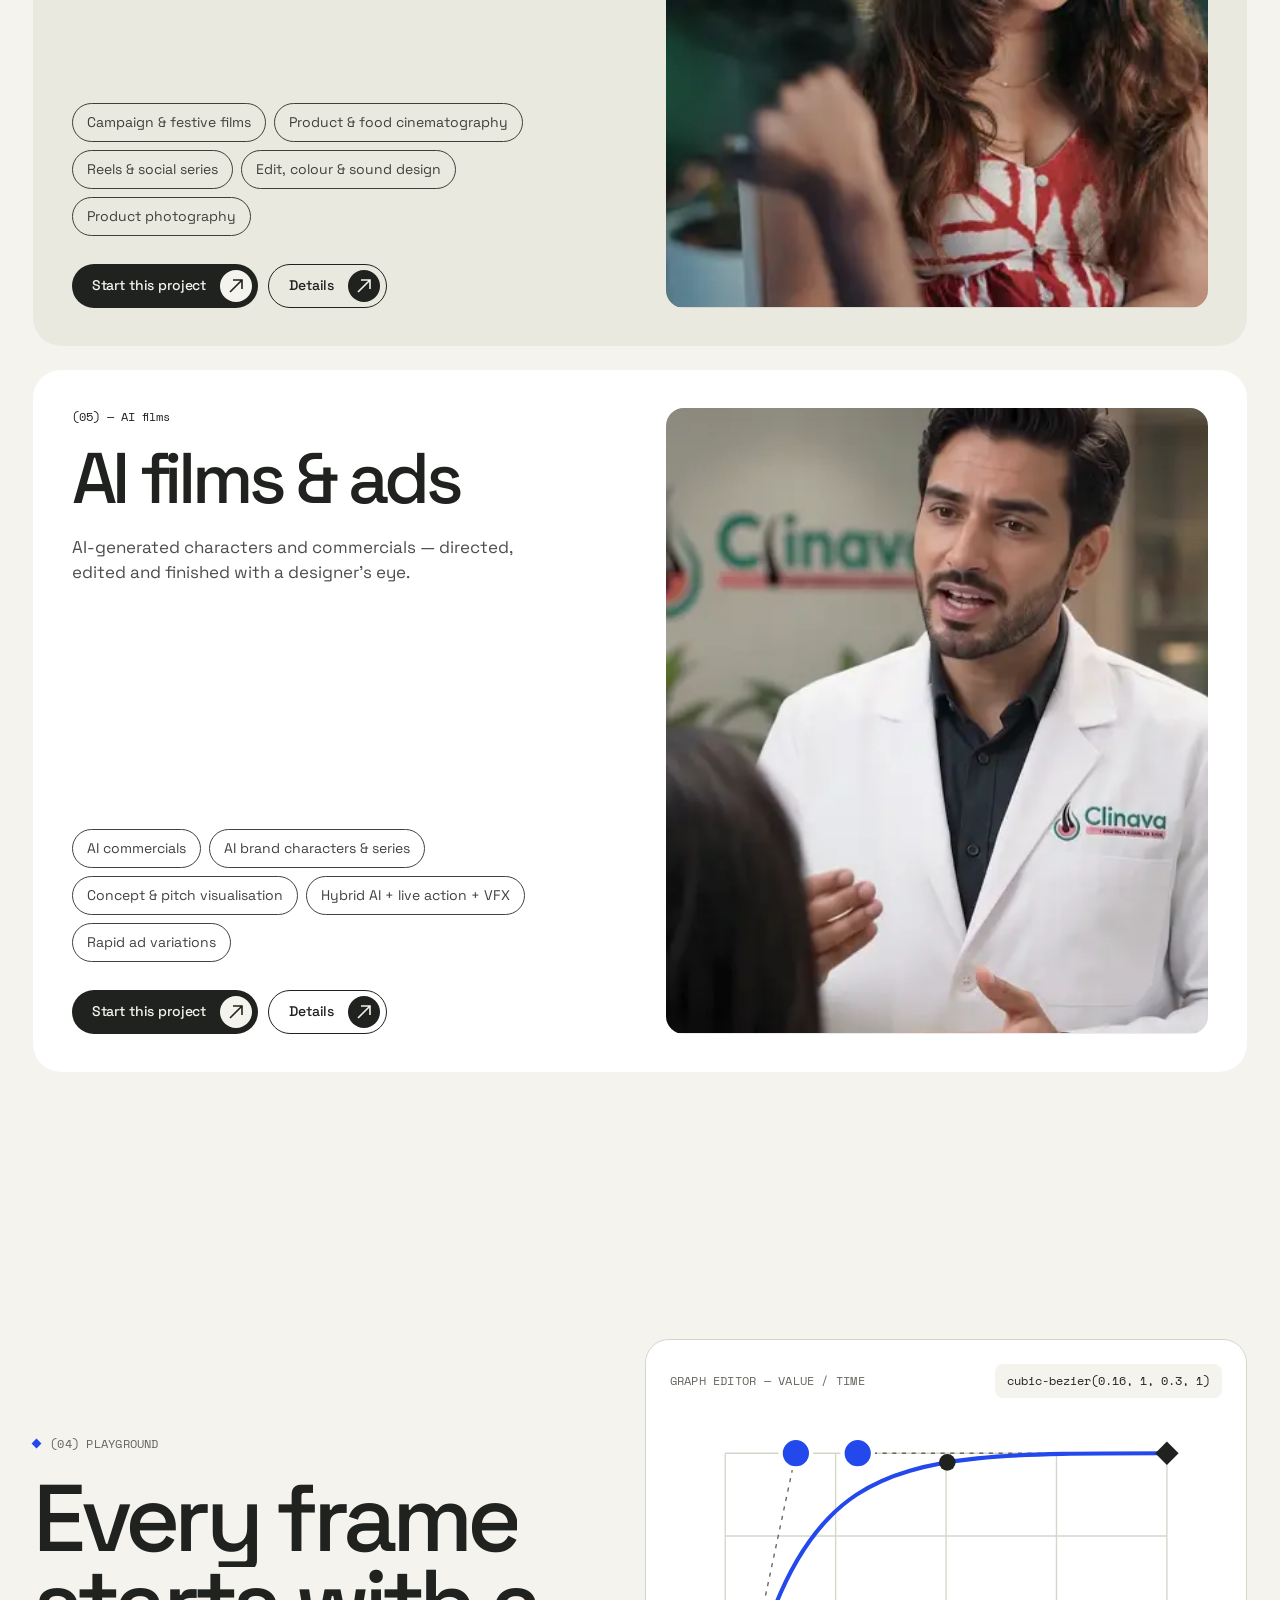
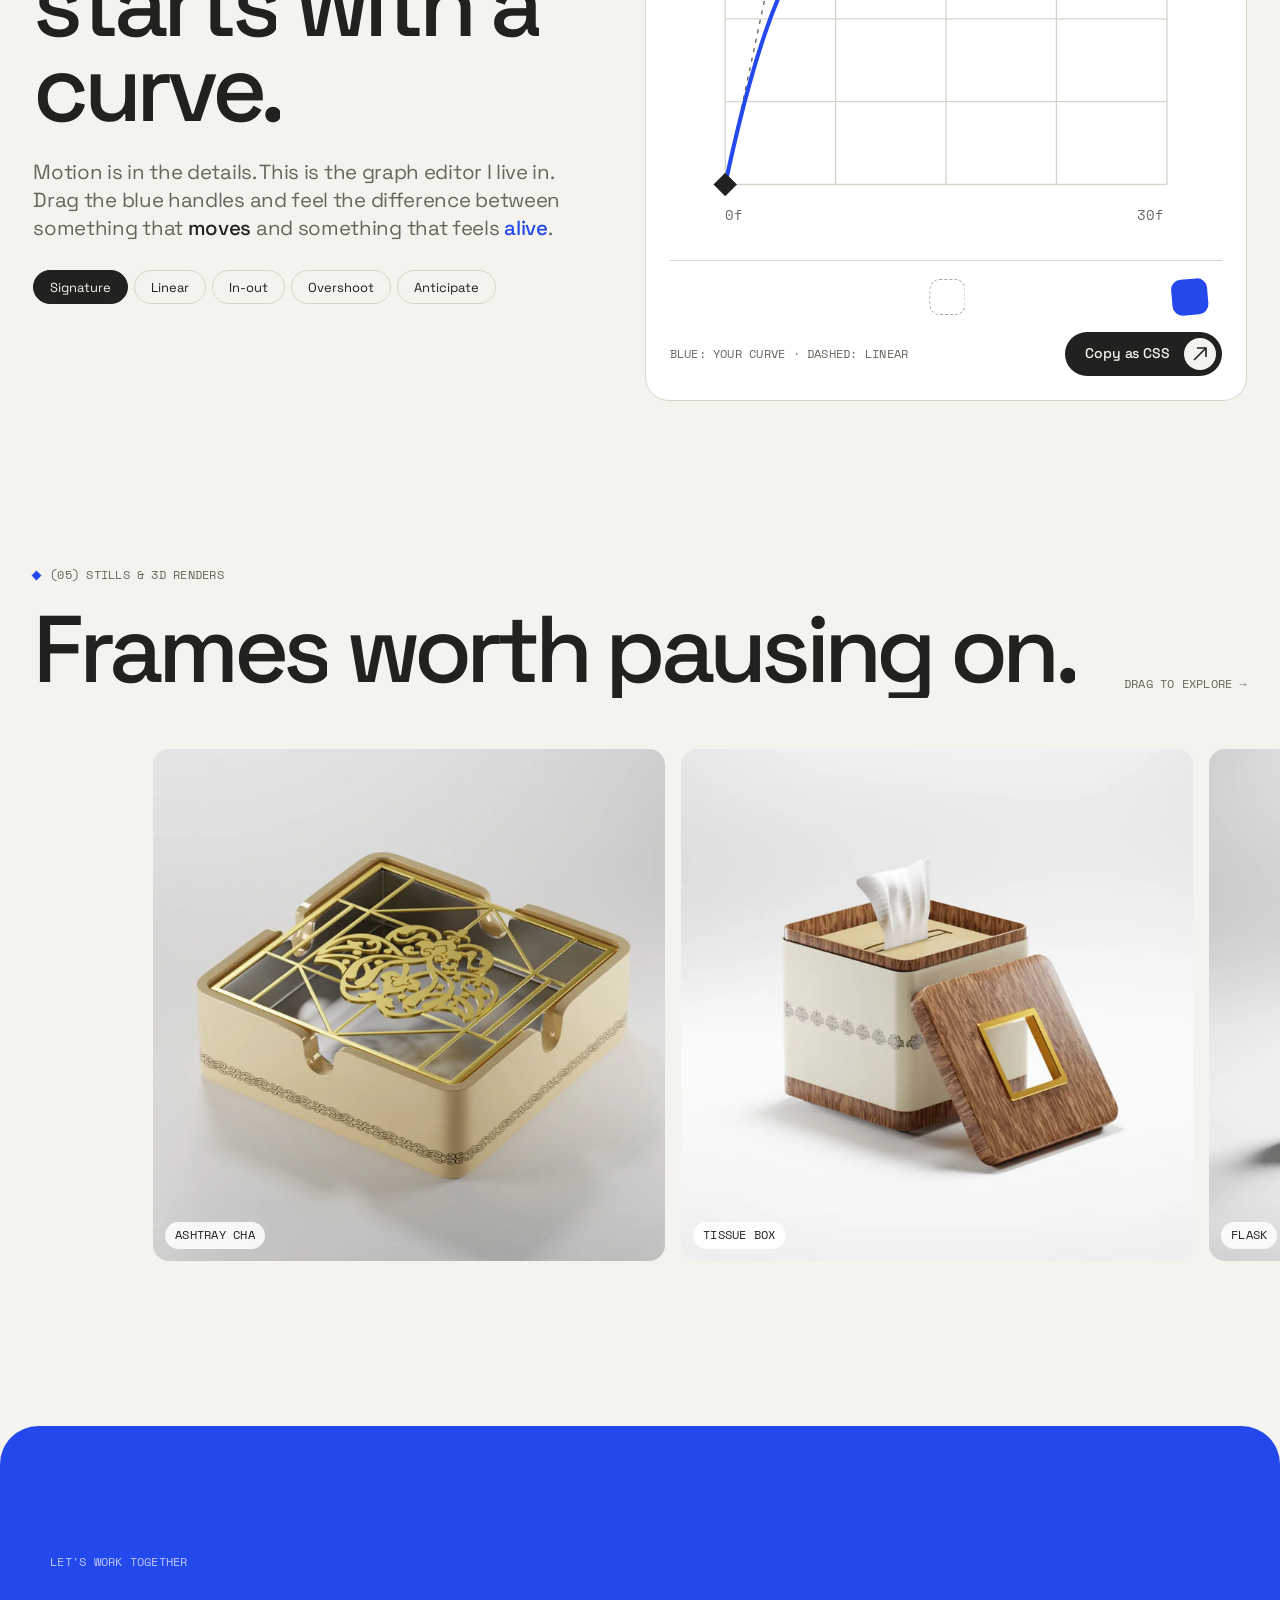
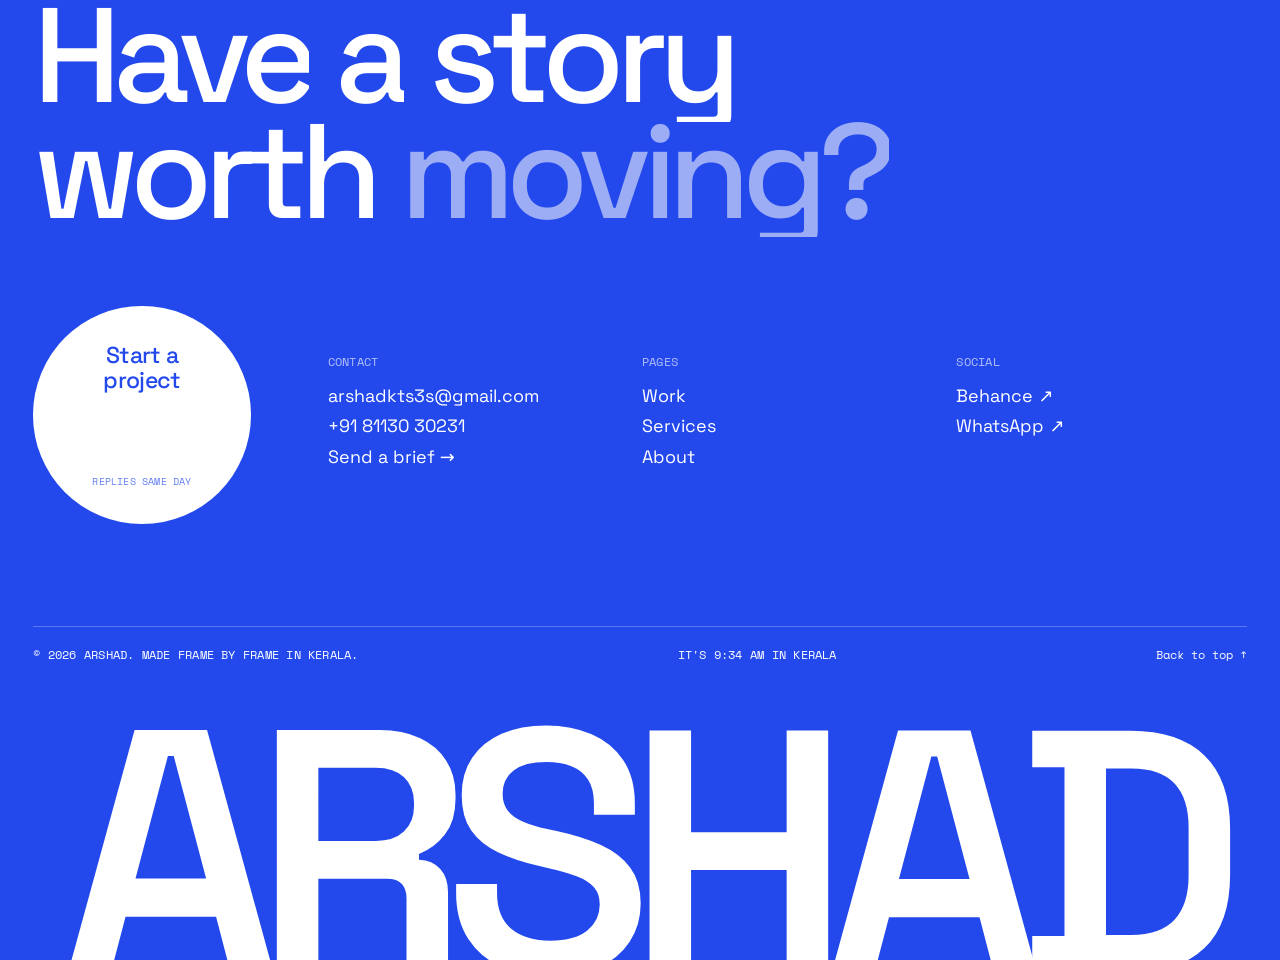
==== commit 2996569c: "Hero: showreel inside the name, variable-weight letters, scroll dive into the reel Co-Authored-By: C" ====
--- a/index.html
+++ b/index.html
@@ -15,56 +15,57 @@
 <link rel="preload" href="fonts/space-grotesk.woff2" as="font" type="font/woff2" crossorigin>
 <link rel="stylesheet" href="css/main.css">
 <style>
-  .hero{background:var(--blue);color:var(--paper)}
-  .hero__gl{touch-action:pan-y}
-  .hero__fallback{display:none;position:absolute;inset:0}
-  .hero__fallback video{width:100%;height:100%;object-fit:cover}
-  .hero__fallback::after{content:"";position:absolute;inset:0;background:var(--blue);opacity:.72;mix-blend-mode:multiply}
-  .no-gl .hero__fallback{display:block}
-  .hero__ui{padding-top:92px}
-  .hero__top{color:rgba(244,243,237,.85)}
-  .hero__mid{display:flex;justify-content:center}
-  .hero__hint{display:inline-flex!important;align-items:center;gap:12px;color:var(--paper);padding:10px 16px 10px 12px;border:1px solid rgba(244,243,237,.35);border-radius:99px;backdrop-filter:blur(8px);-webkit-backdrop-filter:blur(8px);background:rgba(35,73,236,.25)}
-  .hero__ring{width:18px;height:18px;border-radius:50%;border:1.5px solid var(--paper);position:relative;flex:none}
-  .hero__ring::after{content:"";position:absolute;inset:-1.5px;border-radius:50%;border:1.5px solid var(--paper);animation:pulse 1.8s var(--ease) infinite}
-  .hero__h{font-size:clamp(58px,11.4vw,214px);line-height:.85;letter-spacing:-.068em;font-weight:500;color:var(--paper);margin-bottom:clamp(20px,2.4vw,36px)}
-  .hero__h .o{color:transparent;-webkit-text-stroke:1.5px var(--paper)}
-  .hero__lede{color:rgba(244,243,237,.86)}
-  .hero .btn--line{color:var(--paper)}
-  .hero__scroll{position:absolute;right:var(--gut);top:50%;transform:translateY(-50%) rotate(90deg);transform-origin:100% 50%;color:rgba(244,243,237,.7);z-index:2}
-  body.on-hero .nav,body.on-hero .hud{mix-blend-mode:normal;color:var(--paper)}
-  body.on-hero .hud__track{background:rgba(244,243,237,.3)}
-  body.on-hero .hud__fill{background:var(--paper)}
-  body.on-hero .hud__key{border-color:var(--paper);background:var(--blue)}
-  body.on-hero .hud__key.on{background:var(--paper)}
-  @media (max-width:700px){.hero__h{font-size:clamp(52px,16vw,96px)}.hero__scroll{display:none}.hero__mid{justify-content:flex-start}}
+  .nh{height:240vh;position:relative}
+  .nh__stick{position:sticky;top:0;height:100vh;height:100svh;overflow:hidden}
+  .nh__c{position:absolute;inset:0;width:100%;height:100%;display:block}
+  .nh__ui{position:relative;z-index:2;height:100%;display:flex;flex-direction:column;justify-content:space-between;padding:96px var(--gut) 52px;pointer-events:none}
+  .nh__ui a,.nh__ui button{pointer-events:auto}
+  .nh__top{display:flex;justify-content:space-between;gap:20px;color:var(--muted)}
+  .nh__bot{display:grid;grid-template-columns:1.1fr 1fr auto;gap:clamp(20px,3vw,48px);align-items:end}
+  .nh__h{font-size:clamp(30px,3.4vw,56px);font-weight:500;letter-spacing:-.045em;line-height:.98}
+  .nh__h em{font-style:normal;color:var(--blue)}
+  .nh__end{position:absolute;inset:0;z-index:3;display:flex;flex-direction:column;align-items:center;justify-content:center;gap:26px;color:#fff;opacity:0;visibility:hidden;pointer-events:none}
+  .nh__end .reel__play{pointer-events:auto}
+  .nh__end .d1{font-size:clamp(44px,8vw,150px);mix-blend-mode:difference}
+  .nh__meta{position:absolute;left:var(--gut);right:var(--gut);bottom:28px;display:flex;justify-content:space-between;color:#fff}
+  .nh__cue{position:absolute;left:50%;bottom:22px;transform:translateX(-50%);z-index:2;display:flex;flex-direction:column;align-items:center;gap:8px;color:var(--muted)}
+  .nh__cue i{width:1px;height:38px;background:linear-gradient(var(--ink),transparent);transform-origin:50% 0;animation:cue 1.8s var(--ease) infinite}
+  @keyframes cue{0%{transform:scaleY(0)}50%{transform:scaleY(1);transform-origin:50% 0}51%{transform-origin:50% 100%}100%{transform:scaleY(0);transform-origin:50% 100%}}
+  @media (max-width:900px){.nh__bot{grid-template-columns:1fr}.nh__cue{display:none}.nh__ui{padding-bottom:36px}}
+  @media (max-width:700px){.nh__top .avail{display:none}.nh__bot{gap:14px}.nh__bot .lead{font-size:15px;line-height:1.4}.nh__bot .hero__ctas{flex-wrap:nowrap}.nh__bot .btn{height:48px;font-size:14px;padding-left:18px}.nh__bot .btn__ic{width:34px;height:34px}}
 </style>
 </head>
 <body data-page="index">
 <main>
 
-  <!-- HERO — blue liquid reveal -->
-  <section class="hero" data-hud="Intro">
-    <div class="hero__gl"></div>
-    <div class="hero__fallback"><video muted loop playsinline autoplay preload="metadata"></video></div>
-    <div class="hero__ui">
-      <div class="hero__top mono">
-        <span data-scramble>Arshad — Motion designer &amp; creative director</span>
-        <span class="avail"><i></i><span class="js-avail"></span></span>
-      </div>
-      <div class="hero__mid"><div class="hero__hint mono" data-hero-fade><span class="hero__ring"></span><span class="js-hint">Move your cursor — the reel is under the blue</span></div></div>
-      <div>
-        <h1 class="hero__h" data-hero-title>Motion with<br>a point <span class="o">of view.</span></h1>
-        <div class="hero__row">
-          <p class="hero__lede lead" data-hero-fade>I design motion graphics, CGI and brand films that stop the scroll — and make brands impossible to forget.</p>
+  <!-- HERO — name as a window to the reel -->
+  <section class="nh" data-hud="Intro">
+    <div class="nh__stick">
+      <canvas class="nh__c js-nh" role="img" aria-label="ARSHAD — the showreel plays inside the letters" data-cur="bub" data-cur-label="Play reel"></canvas>
+      <div class="nh__ui">
+        <div class="nh__top mono">
+          <span data-scramble>(Portfolio ’26) Motion designer &amp; creative director</span>
+          <span class="avail"><i></i><span class="js-avail"></span></span>
+        </div>
+        <div class="nh__bot">
+          <h1 class="nh__h" data-hero-title>Motion with<br><em>a point of view.</em></h1>
+          <p class="lead muted" data-hero-fade>I design motion graphics, CGI and brand films that stop the scroll — and make brands impossible to forget.</p>
           <div class="hero__ctas" data-hero-fade>
-            <a href="work.html" class="btn btn--white" data-mag data-cur="link"><span class="roll">See the work</span><span class="btn__ic"></span></a>
-            <a class="btn btn--line" data-wa="Hi Arshad! I saw your portfolio and I'd like to discuss a project." data-mag data-cur="link"><span class="roll">Start a project</span><span class="btn__ic"></span></a>
+            <a href="work.html" class="btn" data-mag data-cur="link"><span class="roll">See the work</span><span class="btn__ic"></span></a>
+            <a class="btn btn--blue" data-wa="Hi Arshad! I saw your portfolio and I'd like to discuss a project." data-mag data-cur="link"><span class="roll">Start a project</span><span class="btn__ic"></span></a>
           </div>
         </div>
       </div>
+      <div class="nh__cue mono" data-hero-fade><span>Scroll</span><i></i></div>
+      <div class="nh__end">
+        <div class="d1">Showreel ’26</div>
+        <button class="reel__play js-reel-play" data-cur="link" aria-label="Play showreel">
+          <svg viewBox="0 0 132 132"><defs><path id="c" d="M66 66m-52 0a52 52 0 1 1 104 0a52 52 0 1 1-104 0"/></defs><text font-family="Space Mono" font-size="10" letter-spacing="3.2" fill="#fff"><textPath href="#c">PLAY REEL ✦ PLAY REEL ✦ PLAY REEL ✦ </textPath></text></svg>
+          <span>▶</span>
+        </button>
+        <div class="nh__meta mono"><span>Motion · CGI · Film · AI</span><span>Click to watch with sound ↗</span></div>
+      </div>
     </div>
-    <span class="hero__scroll mono" aria-hidden="true">Scroll — drain the blue ↓</span>
   </section>
 
   <!-- STATEMENT -->
@@ -81,25 +82,6 @@
     </div>
   </section>
 
-  <!-- REEL -->
-  <section class="reel" data-hud="Reel">
-    <div class="reel__stick">
-      <div class="reel__box">
-        <video class="js-reel" poster="img/reel-poster.webp" muted loop playsinline preload="metadata"></video>
-        <div class="reel__ov">
-          <div class="reel__meta mono"><span>Showreel ’26</span><span class="js-reel-tc">00:00:00:00</span></div>
-          <div class="reel__mid"><div class="d1 reel__t" style="font-size:clamp(44px,8vw,150px)">Play the reel</div>
-          <button class="reel__play js-reel-play" data-cur="link" aria-label="Play showreel">
-        <svg viewBox="0 0 132 132"><defs><path id="c" d="M66 66m-52 0a52 52 0 1 1 104 0a52 52 0 1 1-104 0"/></defs><text font-family="Space Mono" font-size="10" letter-spacing="3.2" fill="#fff"><textPath href="#c">PLAY REEL ✦ PLAY REEL ✦ PLAY REEL ✦ </textPath></text></svg>
-        <span>▶</span>
-      </button>
-          </div>
-          <div class="reel__meta mono"><span>Motion · CGI · Film · AI</span><span>Click to watch ↗</span></div>
-        </div>
-      </div>
-
-    </div>
-  </section>
 
   <!-- SELECTED WORK -->
   <section class="sec wrap" data-hud="Work">
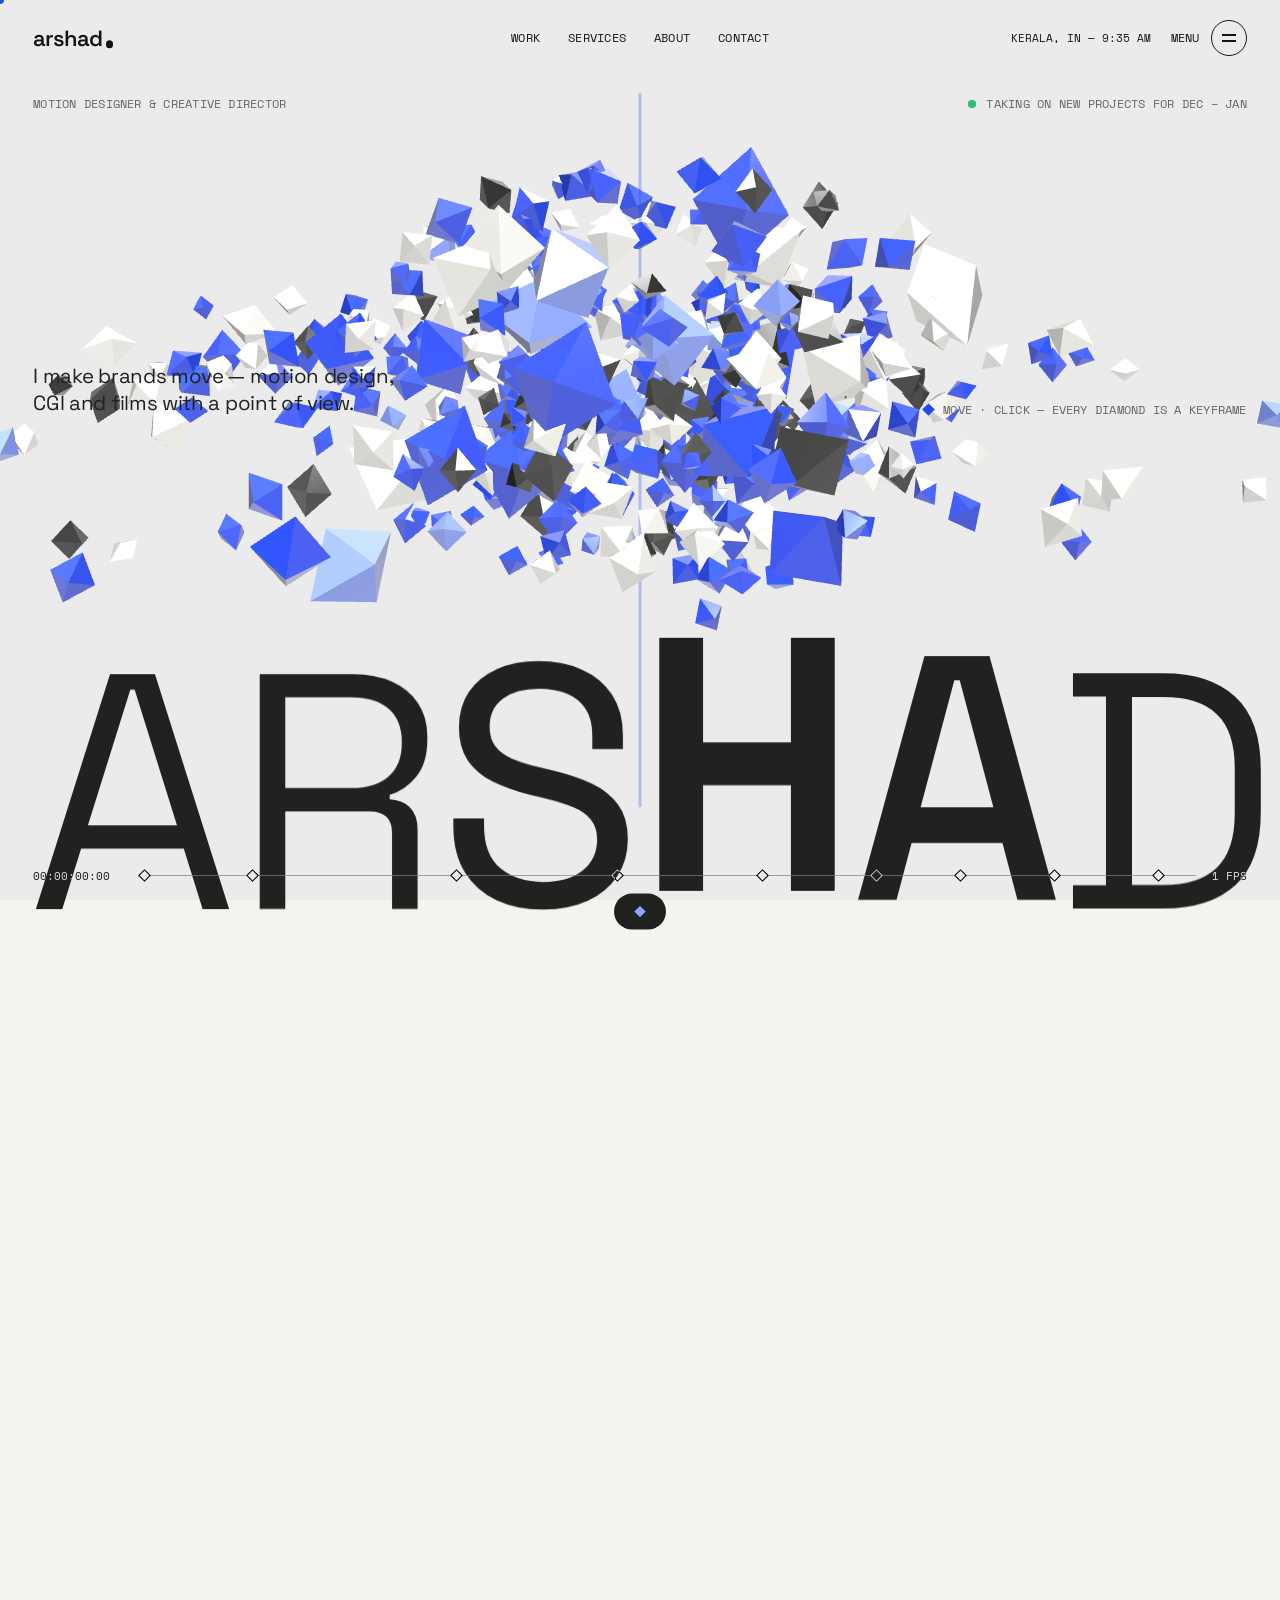
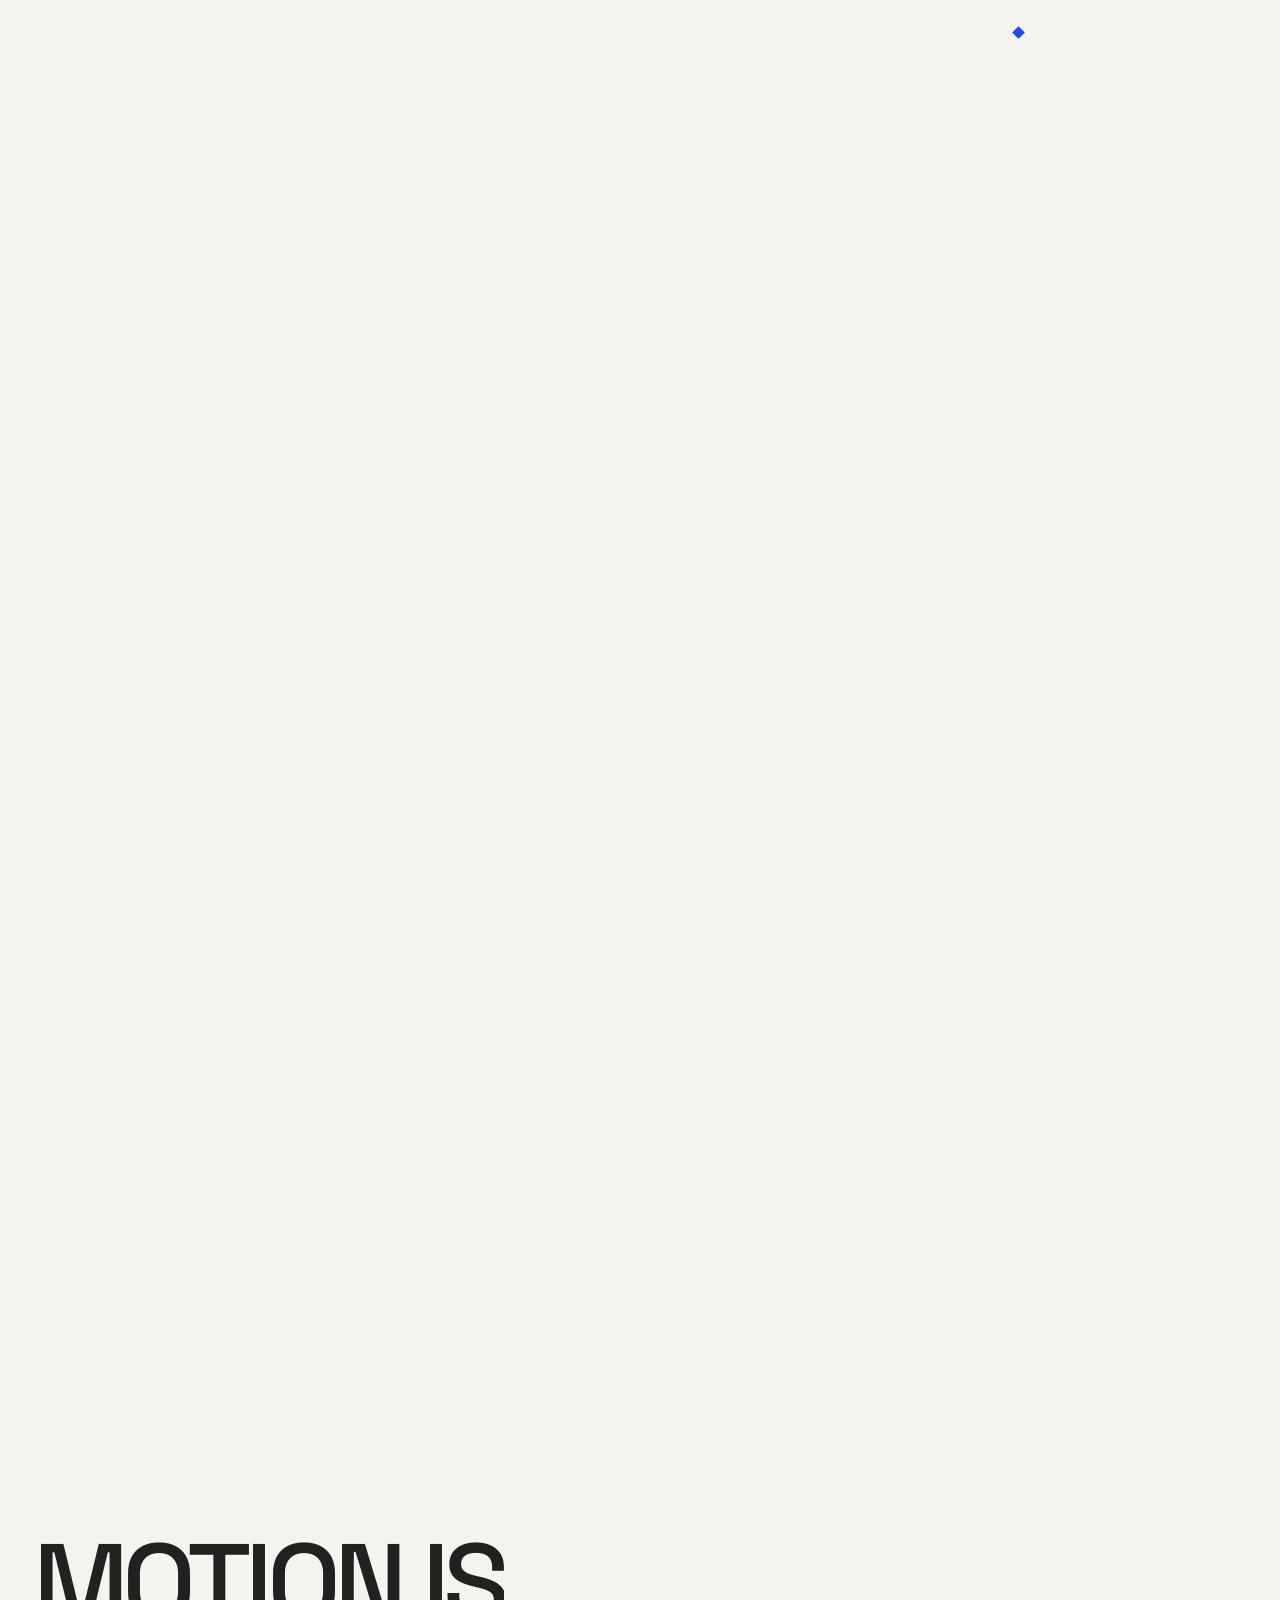
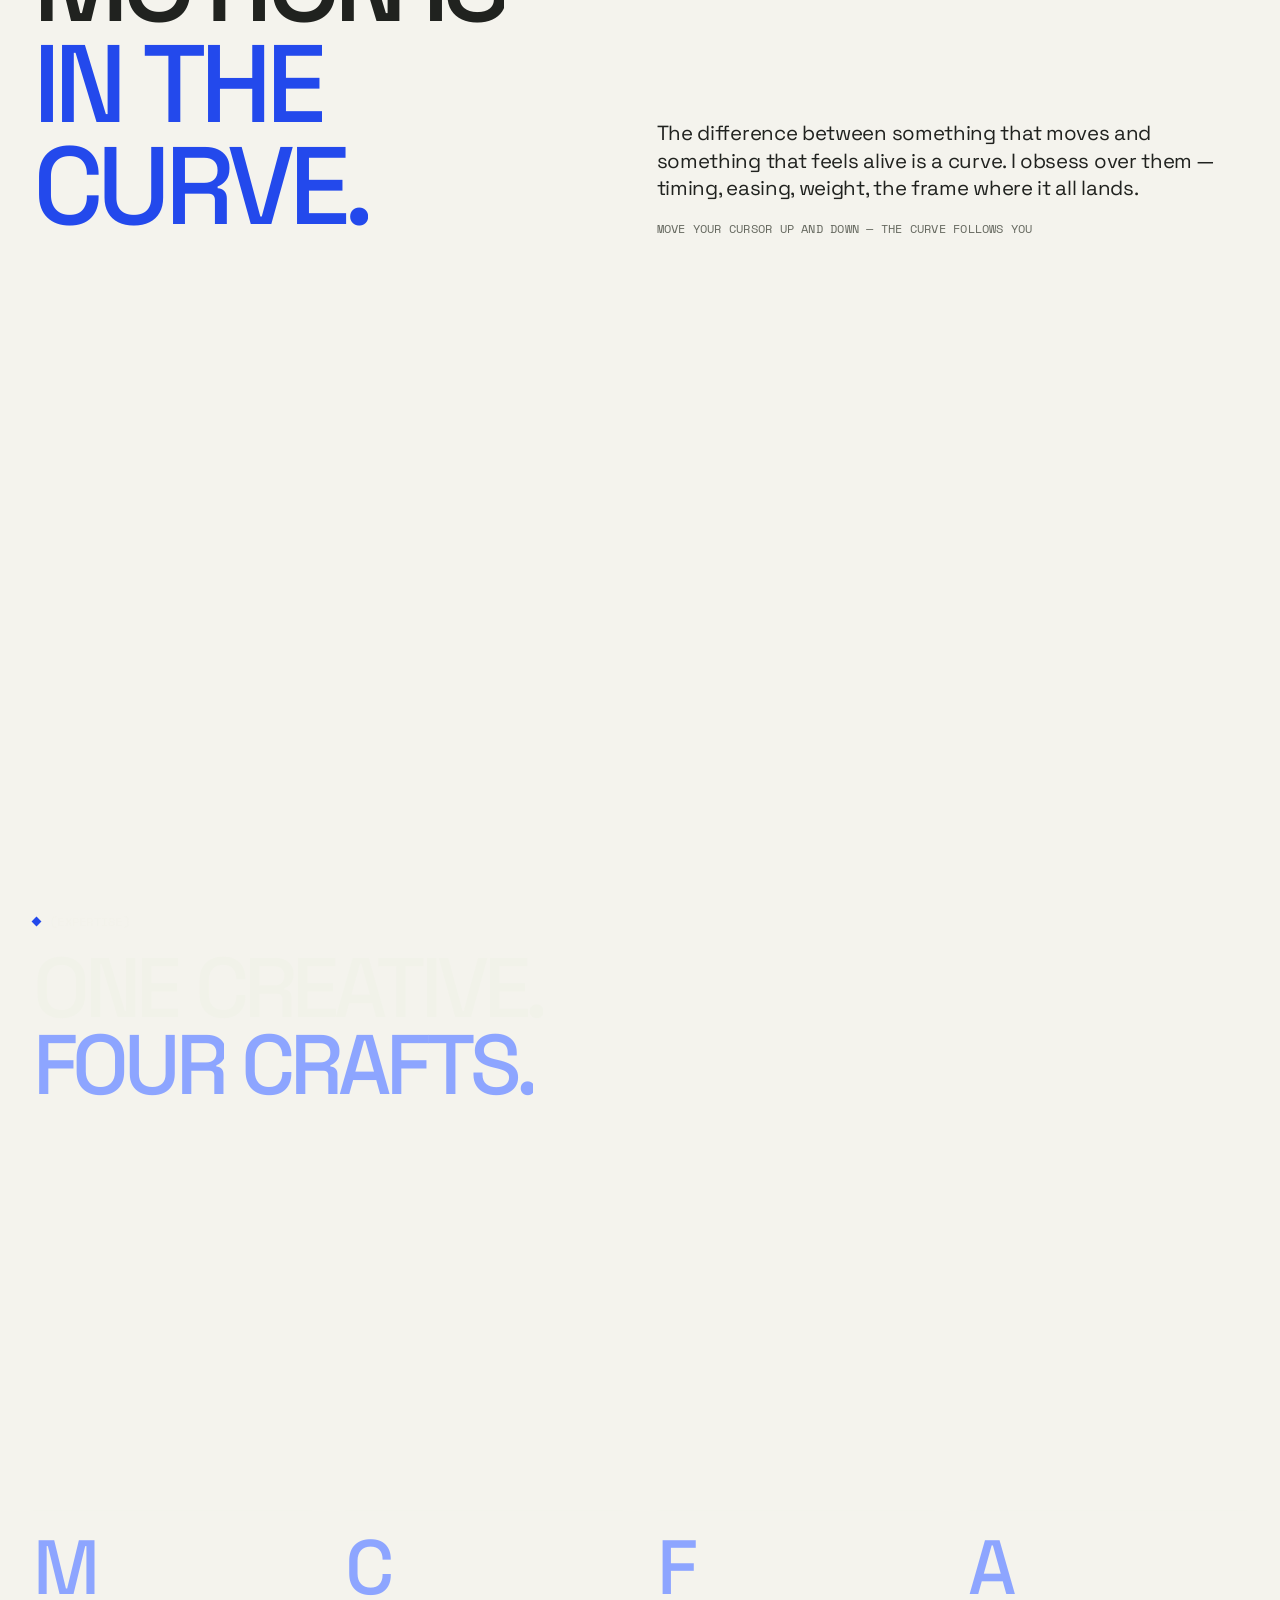
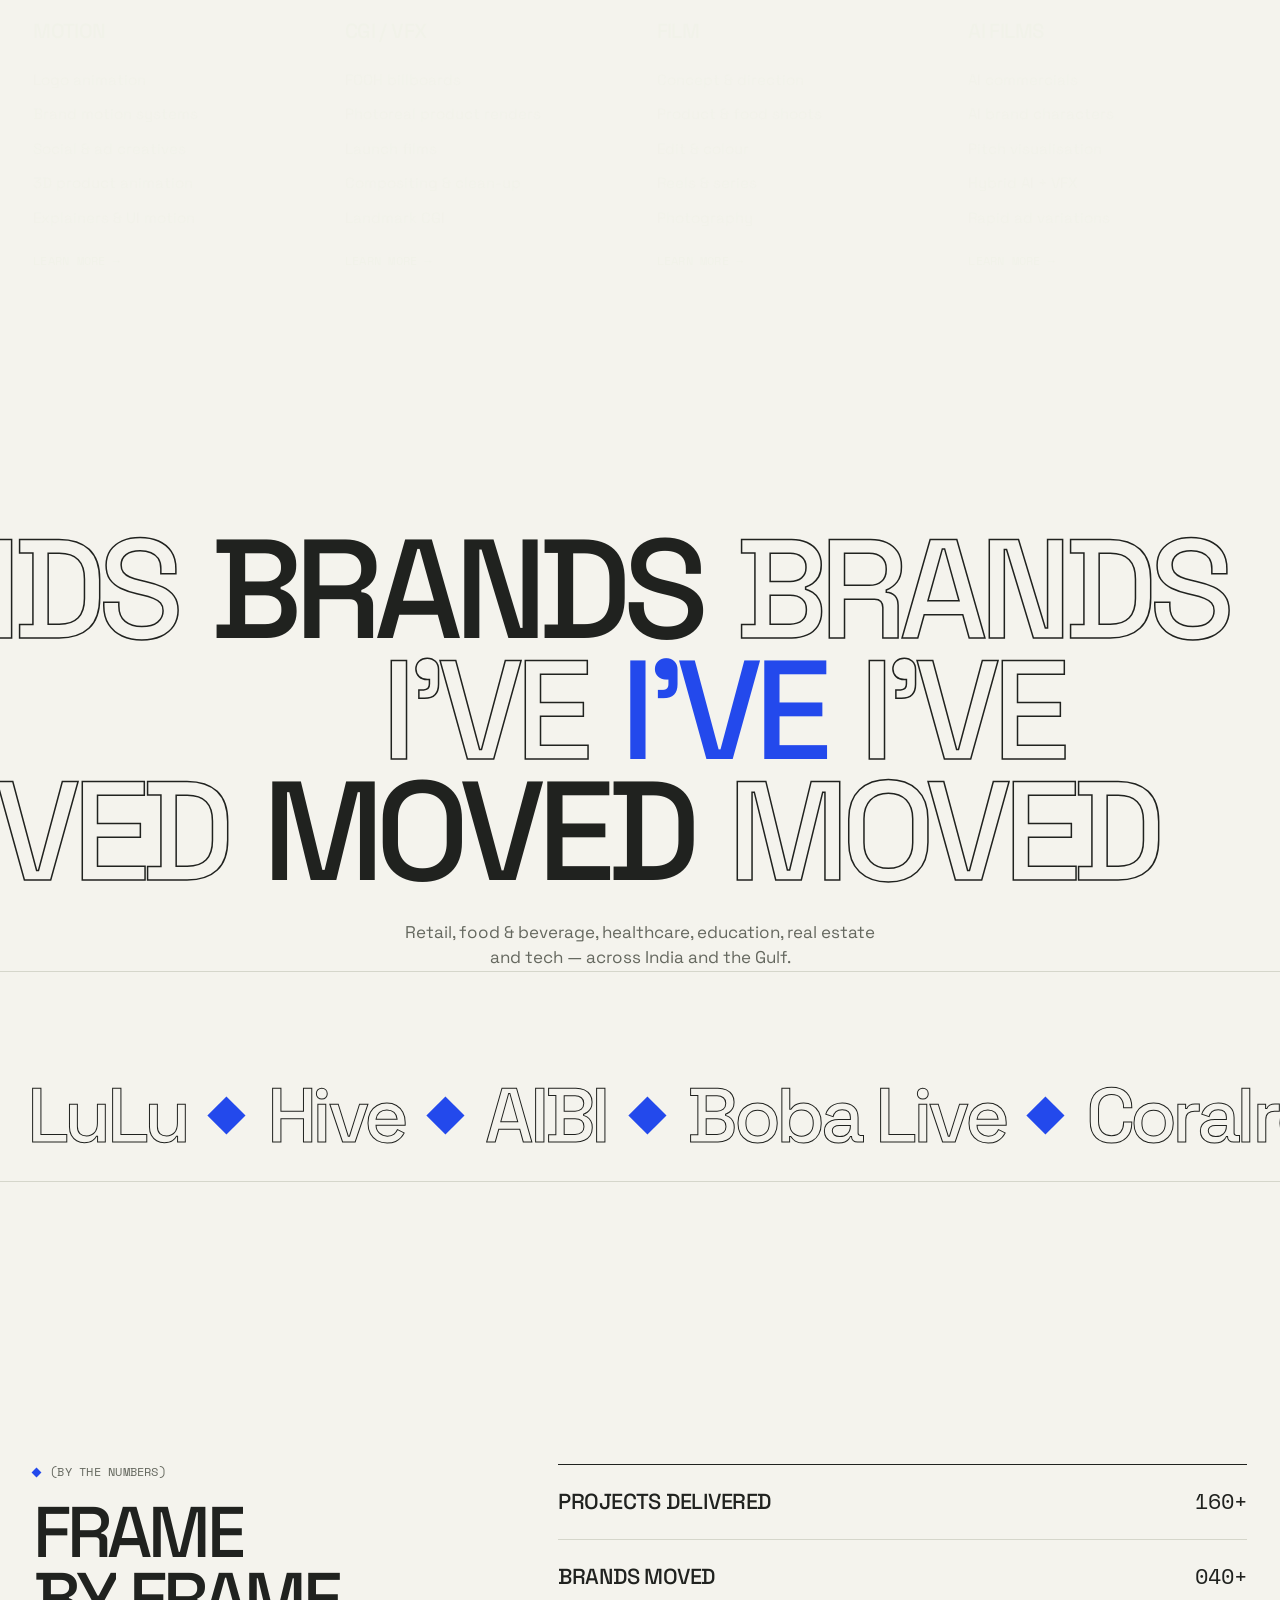
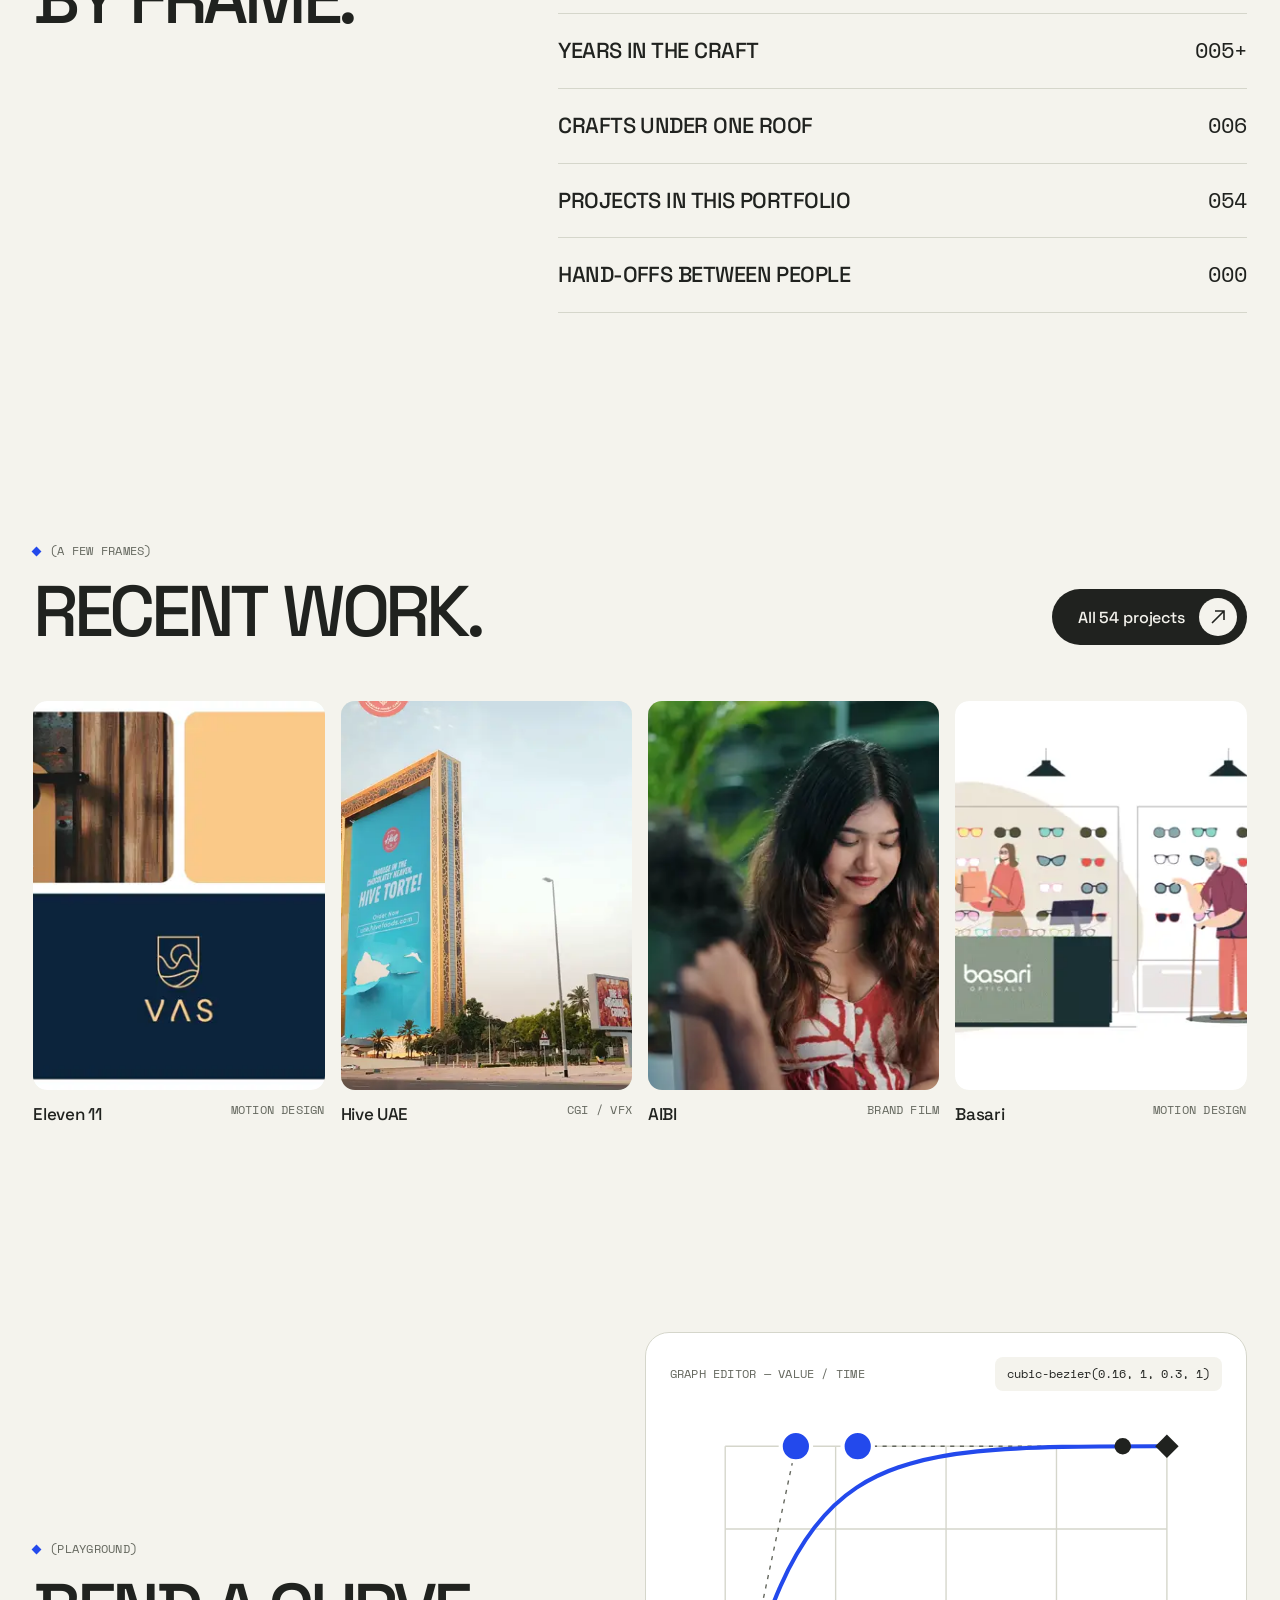
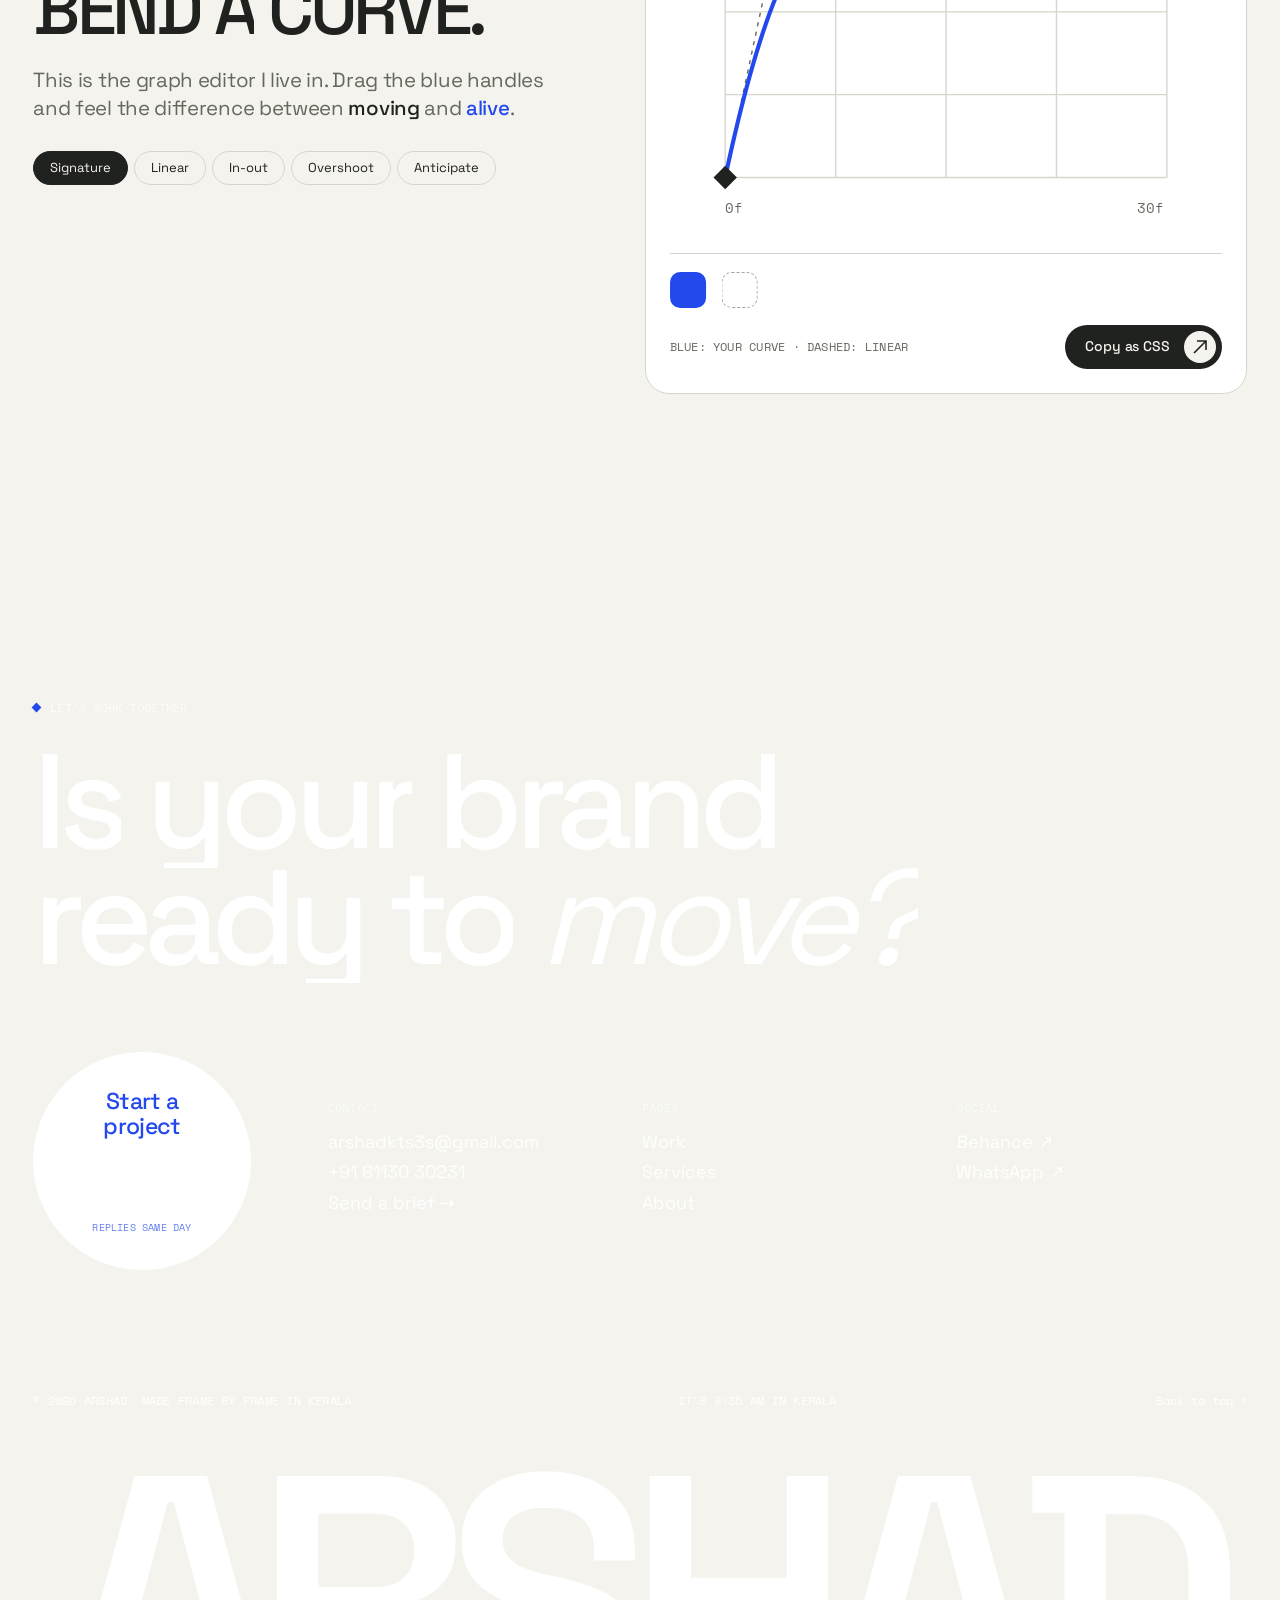
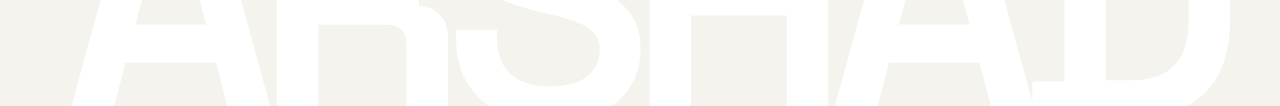
==== commit 0a407668: "Immersive 3D identity: keyframe-diamond world across the site, new home journey Co-Authored-By: Clau" ====
--- a/index.html
+++ b/index.html
@@ -14,139 +14,111 @@
 <link rel="icon" href="img/favicon.svg" type="image/svg+xml">
 <link rel="preload" href="fonts/space-grotesk.woff2" as="font" type="font/woff2" crossorigin>
 <link rel="stylesheet" href="css/main.css">
-<style>
-  .nh{height:240vh;position:relative}
-  .nh__stick{position:sticky;top:0;height:100vh;height:100svh;overflow:hidden}
-  .nh__c{position:absolute;inset:0;width:100%;height:100%;display:block}
-  .nh__ui{position:relative;z-index:2;height:100%;display:flex;flex-direction:column;justify-content:space-between;padding:96px var(--gut) 52px;pointer-events:none}
-  .nh__ui a,.nh__ui button{pointer-events:auto}
-  .nh__top{display:flex;justify-content:space-between;gap:20px;color:var(--muted)}
-  .nh__bot{display:grid;grid-template-columns:1.1fr 1fr auto;gap:clamp(20px,3vw,48px);align-items:end}
-  .nh__h{font-size:clamp(30px,3.4vw,56px);font-weight:500;letter-spacing:-.045em;line-height:.98}
-  .nh__h em{font-style:normal;color:var(--blue)}
-  .nh__end{position:absolute;inset:0;z-index:3;display:flex;flex-direction:column;align-items:center;justify-content:center;gap:26px;color:#fff;opacity:0;visibility:hidden;pointer-events:none}
-  .nh__end .reel__play{pointer-events:auto}
-  .nh__end .d1{font-size:clamp(44px,8vw,150px);mix-blend-mode:difference}
-  .nh__meta{position:absolute;left:var(--gut);right:var(--gut);bottom:28px;display:flex;justify-content:space-between;color:#fff}
-  .nh__cue{position:absolute;left:50%;bottom:22px;transform:translateX(-50%);z-index:2;display:flex;flex-direction:column;align-items:center;gap:8px;color:var(--muted)}
-  .nh__cue i{width:1px;height:38px;background:linear-gradient(var(--ink),transparent);transform-origin:50% 0;animation:cue 1.8s var(--ease) infinite}
-  @keyframes cue{0%{transform:scaleY(0)}50%{transform:scaleY(1);transform-origin:50% 0}51%{transform-origin:50% 100%}100%{transform:scaleY(0);transform-origin:50% 100%}}
-  @media (max-width:900px){.nh__bot{grid-template-columns:1fr}.nh__cue{display:none}.nh__ui{padding-bottom:36px}}
-  @media (max-width:700px){.nh__top .avail{display:none}.nh__bot{gap:14px}.nh__bot .lead{font-size:15px;line-height:1.4}.nh__bot .hero__ctas{flex-wrap:nowrap}.nh__bot .btn{height:48px;font-size:14px;padding-left:18px}.nh__bot .btn__ic{width:34px;height:34px}}
-</style>
+<link rel="stylesheet" href="css/home.css">
+<script type="importmap">{ "imports": { "three": "./vendor/three.module.min.js" } }</script>
 </head>
-<body data-page="index">
+<body data-page="index" data-foot-title="Is your brand<br>ready to <span style='font-style:italic;font-weight:400'>move?</span>">
+<div class="world" aria-hidden="true"></div>
 <main>
 
-  <!-- HERO — name as a window to the reel -->
-  <section class="nh" data-hud="Intro">
-    <div class="nh__stick">
-      <canvas class="nh__c js-nh" role="img" aria-label="ARSHAD — the showreel plays inside the letters" data-cur="bub" data-cur-label="Play reel"></canvas>
-      <div class="nh__ui">
-        <div class="nh__top mono">
-          <span data-scramble>(Portfolio ’26) Motion designer &amp; creative director</span>
-          <span class="avail"><i></i><span class="js-avail"></span></span>
-        </div>
-        <div class="nh__bot">
-          <h1 class="nh__h" data-hero-title>Motion with<br><em>a point of view.</em></h1>
-          <p class="lead muted" data-hero-fade>I design motion graphics, CGI and brand films that stop the scroll — and make brands impossible to forget.</p>
-          <div class="hero__ctas" data-hero-fade>
-            <a href="work.html" class="btn" data-mag data-cur="link"><span class="roll">See the work</span><span class="btn__ic"></span></a>
-            <a class="btn btn--blue" data-wa="Hi Arshad! I saw your portfolio and I'd like to discuss a project." data-mag data-cur="link"><span class="roll">Start a project</span><span class="btn__ic"></span></a>
-          </div>
-        </div>
-      </div>
-      <div class="nh__cue mono" data-hero-fade><span>Scroll</span><i></i></div>
-      <div class="nh__end">
-        <div class="d1">Showreel ’26</div>
-        <button class="reel__play js-reel-play" data-cur="link" aria-label="Play showreel">
-          <svg viewBox="0 0 132 132"><defs><path id="c" d="M66 66m-52 0a52 52 0 1 1 104 0a52 52 0 1 1-104 0"/></defs><text font-family="Space Mono" font-size="10" letter-spacing="3.2" fill="#fff"><textPath href="#c">PLAY REEL ✦ PLAY REEL ✦ PLAY REEL ✦ </textPath></text></svg>
-          <span>▶</span>
-        </button>
-        <div class="nh__meta mono"><span>Motion · CGI · Film · AI</span><span>Click to watch with sound ↗</span></div>
+  <!-- 01 HERO — a living cloud of keyframes -->
+  <section class="h3-hero" data-form="cloud" data-bg="paper" data-hud="Intro">
+    <div class="h3-top mono">
+      <span data-scramble>Motion designer &amp; creative director</span>
+      <span class="avail"><i></i><span class="js-avail"></span></span>
+    </div>
+    <div class="h3-mid">
+      <p class="lead" data-hero-fade>I make brands move — motion design, CGI and films with a point of view.</p>
+      <span class="h3-hint mono" data-hero-fade><i></i><span class="js-hint">Move · click — every diamond is a keyframe</span></span>
+    </div>
+    <div>
+      <span class="h3-scroll mono" data-hero-fade>Scroll to explore</span>
+      <h1 class="h3-name js-name" aria-label="Arshad">ARSHAD</h1>
+    </div>
+  </section>
+
+  <!-- 02 INTRO — the keyframes line up on a timeline -->
+  <section class="h3-intro" data-form="timeline" data-bg="paper" data-hud="Hello">
+    <div class="h3-stick">
+      <p class="h3-l" data-line>I’m Arshad</p>
+      <p class="h3-l" data-line>a motion designer</p>
+      <p class="h3-l i" data-line>&amp; creative director</p>
+      <p class="h3-l r i" data-line>crafting frames</p>
+      <p class="h3-l r" data-line>people remember</p>
+      <div class="h3-introfoot">
+        <p class="lead muted" data-line>For five years I’ve designed, animated, shot and rendered for 40+ brands — one person, idea to final frame.</p>
+        <span class="h3-kf mono" data-line>Every keyframe is a decision</span>
       </div>
     </div>
   </section>
 
-  <!-- STATEMENT -->
-  <section class="sec wrap" data-hud="Hello">
-    <div class="state">
-      <p class="label mono" data-scramble>(01) Hello</p>
+  <!-- 03 CURVE — the keyframes flow into a motion curve -->
+  <section class="h3-curve" data-form="curve" data-bg="paper" data-hud="Curve">
+    <div class="h3-curve__in">
+      <h2 class="h3-l" data-split>Motion is<br><span style="color:var(--blue)">in the curve.</span></h2>
       <div>
-        <p class="state__txt js-state">I’m Arshad <span class="pillv pillv--face"><img src="img/arshad-face.webp" alt=""></span> — a motion designer <span class="pillv" data-v="7b7d907495652b7e5934"></span> and creative director from Kerala. For five years I’ve helped 40+ brands turn ideas into motion <span class="pillv" data-v="5450bd4dd7e18c6d5ef1"></span> that people stop for, share and remember <span class="pillv" data-v="b64a233158b025928c01"></span> — from the first sketch to the final frame.</p>
-        <div class="state__foot">
-          <a href="about.html" class="btn" data-mag data-cur="link"><span class="roll">More about me</span><span class="btn__ic"></span></a>
-          <a href="services.html" class="btn btn--line" data-mag data-cur="link"><span class="roll">What I can do for you</span><span class="btn__ic"></span></a>
-        </div>
+        <p class="lead" data-fade>The difference between something that moves and something that feels alive is a curve. I obsess over them — timing, easing, weight, the frame where it all lands.</p>
+        <p class="mono muted" style="margin-top:18px" data-fade>Move your cursor up and down — the curve follows you</p>
       </div>
     </div>
   </section>
 
-
-  <!-- SELECTED WORK -->
-  <section class="sec wrap" data-hud="Work">
-    <div class="sel__head">
-      <div>
-        <p class="label mono" data-scramble>(02) Selected work</p>
-        <h2 class="d2" data-split style="margin-top:24px">Work that<br>moves people.</h2>
-      </div>
-      <div style="max-width:380px">
-        <p class="muted" data-fade>Eight projects from 160+. Brand films, CGI billboards, explainers and identities — each one built to earn attention.</p>
-        <a href="work.html" class="btn btn--sm" style="margin-top:20px" data-mag data-cur="link" data-fade><span class="roll">All 54 projects</span><span class="btn__ic"></span></a>
-      </div>
+  <!-- 04 CRAFTS — four shapes, four crafts (dark) -->
+  <section class="h3-crafts dk" data-form="crafts" data-bg="ink" data-hud="Crafts">
+    <div>
+      <p class="label mono" data-scramble>(Expertise)</p>
+      <h2 class="h3-l" data-split style="margin-top:20px">One creative.<br><span style="color:var(--blue2)">Four crafts.</span></h2>
     </div>
-    <ul class="rows js-rows"></ul>
-  </section>
-  <div class="float" aria-hidden="true"><div class="float__in"></div></div>
-
-  <!-- CLIENTS + STATS -->
-  <section data-hud="Clients">
-    <div class="clients" aria-label="Brands I've worked with"><div class="mq js-mq"></div></div>
-    <div class="sec wrap" style="padding-top:clamp(64px,8vw,120px)">
-      <div class="stats">
-        <div class="stat" data-fade><b data-count="160">0<sup>+</sup></b><p>projects delivered — reels, films, CGI and identities</p></div>
-        <div class="stat" data-fade data-delay=".08"><b data-count="40">0<sup>+</sup></b><p>brands across India &amp; the Gulf</p></div>
-        <div class="stat" data-fade data-delay=".16"><b data-count="5">0<sup>+</sup></b><p>years designing, shooting and animating</p></div>
-        <div class="stat" data-fade data-delay=".24"><b data-count="1">0</b><p>person from idea to final frame — no hand-offs</p></div>
-      </div>
-    </div>
+    <div class="h3-cols js-crafts"></div>
   </section>
 
-  <!-- CAPABILITIES -->
-  <section class="sec wrap" data-hud="Services" style="padding-top:0">
-    <div class="caps__head">
-      <div>
-        <p class="label mono" data-scramble>(03) Capabilities</p>
-        <h2 class="d2" data-split style="margin-top:24px">One creative.<br>Every frame.</h2>
-      </div>
-      <p class="lead muted" data-fade>Most brands juggle a designer, an animator, a 3D artist and an editor. With me you get all of them in one person — faster, simpler, and the idea never gets lost in translation.</p>
+  <!-- 05 BRANDS -->
+  <section class="h3-brands" data-form="field" data-bg="paper" data-hud="Brands">
+    <div class="h3-stack" aria-label="Brands I’ve moved">
+      <div><span>Brands</span><span>Brands</span><span>Brands</span></div>
+      <div><span>I’ve</span><span>I’ve</span><span>I’ve</span></div>
+      <div><span>Moved</span><span>Moved</span><span>Moved</span></div>
     </div>
-    <div class="caps js-caps"></div>
+    <p class="h3-brands__p muted" data-fade>Retail, food &amp; beverage, healthcare, education, real estate and tech — across India and the Gulf.</p>
+    <div class="clients"><div class="mq js-mq"></div></div>
   </section>
 
-  <!-- PLAYGROUND -->
-  <section class="sec wrap" data-hud="Play" style="padding-top:clamp(48px,6vw,96px)">
+  <!-- 06 NUMBERS -->
+  <section class="h3-num" data-form="field" data-bg="paper" data-hud="Numbers">
+    <div>
+      <p class="label mono" data-scramble>(By the numbers)</p>
+      <h2 class="h3-l" data-split style="margin-top:20px;font-size:clamp(40px,5.6vw,100px)">Frame<br>by frame.</h2>
+    </div>
+    <ul>
+      <li data-fade><span>Projects delivered</span><b>160+</b></li>
+      <li data-fade><span>Brands moved</span><b>040+</b></li>
+      <li data-fade><span>Years in the craft</span><b>005+</b></li>
+      <li data-fade><span>Crafts under one roof</span><b>006</b></li>
+      <li data-fade><span>Projects in this portfolio</span><b>054</b></li>
+      <li data-fade><span>Hand-offs between people</span><b>000</b></li>
+    </ul>
+  </section>
+
+  <!-- 07 A FEW FRAMES -->
+  <section class="h3-work" data-form="field" data-bg="paper" data-hud="Work">
+    <div class="sel__head">
+      <div><p class="label mono" data-scramble>(A few frames)</p><h2 class="h3-l" data-split style="margin-top:20px;font-size:clamp(40px,5.6vw,100px)">Recent work.</h2></div>
+      <a href="work.html" class="btn" data-mag data-cur="link" data-fade><span class="roll">All 54 projects</span><span class="btn__ic"></span></a>
+    </div>
+    <div class="h3-cards js-cards"></div>
+  </section>
+
+  <!-- 08 PLAYGROUND -->
+  <section class="h3-play" data-form="field" data-bg="paper" data-hud="Play">
     <div class="play">
       <div>
-        <p class="label mono" data-scramble>(04) Playground</p>
-        <h2 class="d2" data-split style="margin-top:24px">Every frame starts with a curve.</h2>
-        <p class="lead muted" style="margin-top:28px" data-fade>Motion is in the details. This is the graph editor I live in. Drag the blue handles and feel the difference between something that <b style="font-weight:500;color:var(--ink)">moves</b> and something that feels <b style="font-weight:500;color:var(--blue)">alive</b>.</p>
+        <p class="label mono" data-scramble>(Playground)</p>
+        <h2 class="h3-l" data-split style="margin-top:20px;font-size:clamp(40px,5.6vw,100px)">Bend a curve.</h2>
+        <p class="lead muted" style="margin-top:24px" data-fade>This is the graph editor I live in. Drag the blue handles and feel the difference between <b style="font-weight:500;color:var(--ink)">moving</b> and <b style="font-weight:500;color:var(--blue)">alive</b>.</p>
         <div class="presets js-presets" data-fade></div>
       </div>
       <div class="curve js-curve" data-fade></div>
     </div>
-  </section>
-
-  <!-- STILLS -->
-  <section class="sec" data-hud="Stills" style="padding-top:0;overflow:hidden">
-    <div class="wrap sel__head">
-      <div>
-        <p class="label mono" data-scramble>(05) Stills &amp; 3D renders</p>
-        <h2 class="d2" data-split style="margin-top:24px">Frames worth pausing on.</h2>
-      </div>
-      <p class="muted mono" data-fade>Drag to explore →</p>
-    </div>
-    <div class="rail js-rail" data-cur="drag" data-cur-label="Drag"></div>
   </section>
 
 </main>
--- a/css/main.css
+++ b/css/main.css
@@ -509,3 +509,8 @@
 .ab__cap span{background:rgba(244,243,237,.88);padding:6px 10px;border-radius:99px;backdrop-filter:blur(6px);-webkit-backdrop-filter:blur(6px)}
 @media (max-width:700px){.ab__cap{flex-direction:column;align-items:flex-start;gap:6px}}
 .ab__frame .ab__cap .mono{position:static;mix-blend-mode:normal;color:var(--ink)}
+/* 3D world layer (shared) */
+.world{position:fixed;inset:0;z-index:0;pointer-events:none}
+.world canvas{width:100%!important;height:100%!important;display:block}
+body.has-world{background:transparent}
+body.has-world main,body.has-world .foot{position:relative;z-index:1}
--- a/css/home.css
+++ b/css/home.css
@@ -0,0 +1,98 @@
+/* =========================================================
+   HOME — immersive "frame by frame" journey
+   ========================================================= */
+.world{position:fixed;inset:0;z-index:0}
+.world canvas{width:100%!important;height:100%!important;display:block}
+body[data-page] main{position:relative;z-index:1}
+body.has-world{background:transparent}
+body.has-world .foot{position:relative;z-index:1}
+body[data-page="index"] .foot{background:transparent}
+.u{text-transform:uppercase}
+
+/* hero */
+.h3-hero{position:relative;height:100vh;height:100svh;min-height:600px;display:flex;flex-direction:column;justify-content:space-between;padding:96px var(--gut) 0;pointer-events:none}
+.h3-hero a,.h3-hero button{pointer-events:auto}
+.h3-top{display:flex;justify-content:space-between;gap:20px;color:var(--muted)}
+.h3-mid{display:flex;justify-content:space-between;align-items:flex-end;gap:24px}
+.h3-mid p{max-width:380px}
+.h3-hint{display:inline-flex;align-items:center;gap:10px;color:var(--muted)}
+.h3-hint i{width:9px;height:9px;background:var(--blue);transform:rotate(45deg);animation:spin3 3s var(--ease) infinite}
+@keyframes spin3{0%,100%{transform:rotate(45deg) scale(1)}50%{transform:rotate(225deg) scale(1.4)}}
+.h3-name{font-size:26.2vw;line-height:.74;letter-spacing:-.075em;font-weight:500;margin:0 -.02em -.05em;white-space:nowrap;display:flex;justify-content:space-between;color:var(--ink);pointer-events:auto}
+.h3-name span{display:inline-block;transition:font-weight .5s var(--ease),transform .7s var(--ease);will-change:transform}
+.h3-scroll{position:absolute;right:var(--gut);bottom:calc(19vw + 12px);display:flex;align-items:center;gap:10px;color:var(--ink)}
+.h3-scroll::before{content:"";width:40px;height:1px;background:currentColor;transform-origin:0 50%;animation:line3 2s var(--ease) infinite}
+@keyframes line3{0%{transform:scaleX(0)}50%{transform:scaleX(1)}100%{transform:scaleX(0);transform-origin:100% 50%}}
+
+/* intro statement over the timeline */
+.h3-intro{position:relative;height:190vh}
+.h3-stick{position:sticky;top:0;height:100vh;height:100svh;display:flex;flex-direction:column;justify-content:center;padding:0 var(--gut);pointer-events:none}
+.h3-l{font-size:clamp(40px,7.6vw,140px);font-weight:500;letter-spacing:-.06em;line-height:.92;text-transform:uppercase}
+.h3-l.i{font-style:italic;font-weight:400;color:var(--blue)}
+.h3-l.r{text-align:right}
+.h3-l .sw>span{will-change:transform}
+.h3-introfoot{display:flex;justify-content:space-between;align-items:flex-end;gap:24px;margin-top:clamp(28px,4vw,56px)}
+.h3-introfoot p{max-width:440px}
+.h3-kf{display:inline-flex;gap:10px;align-items:center;color:var(--blue)}
+.h3-kf::before{content:"";width:9px;height:9px;background:var(--blue);transform:rotate(45deg)}
+
+/* curve */
+.h3-curve{position:relative;min-height:150vh;display:flex;align-items:center;padding:0 var(--gut)}
+.h3-curve__in{display:grid;grid-template-columns:1fr 1fr;gap:var(--gut);width:100%;align-items:end}
+.h3-curve .h3-l{font-size:clamp(44px,8.6vw,160px)}
+
+/* crafts (dark) */
+.h3-crafts{position:relative;min-height:135vh;padding:clamp(100px,12vw,170px) var(--gut) clamp(60px,8vw,110px);display:flex;flex-direction:column;justify-content:space-between;color:#f1f2e9}
+.h3-crafts .h3-l{font-size:clamp(40px,6.6vw,120px)}
+.h3-cols{display:grid;grid-template-columns:repeat(4,1fr);gap:var(--gut);margin-top:clamp(240px,34vh,380px)}
+.h3-col{border-top:1px solid rgba(241,242,233,.2);padding-top:22px}
+.h3-col b{display:block;font-size:clamp(56px,6vw,108px);font-weight:500;letter-spacing:-.06em;line-height:.9;color:var(--blue2)}
+.h3-col h3{font-size:clamp(20px,1.6vw,26px);font-weight:500;letter-spacing:-.03em;margin-top:14px;text-transform:uppercase}
+.h3-col ul{list-style:none;margin-top:16px;opacity:.65}
+.h3-col li{padding:6px 0;font-size:15px}
+.h3-col a{display:inline-block;margin-top:18px}
+@media (max-width:900px){.h3-cols{grid-template-columns:1fr 1fr;row-gap:44px;margin-top:280px}}
+
+/* brands */
+.h3-brands{position:relative;padding:clamp(100px,12vw,180px) 0;overflow:hidden}
+.h3-stack{display:flex;flex-direction:column;align-items:center}
+.h3-stack div{display:flex;gap:.25em;font-size:clamp(56px,11vw,210px);font-weight:500;letter-spacing:-.065em;line-height:.86;text-transform:uppercase;white-space:nowrap}
+.h3-stack span:nth-child(odd){color:transparent;-webkit-text-stroke:1.5px var(--ink)}
+.h3-stack span:nth-child(2){color:var(--ink)}
+.h3-stack div:nth-child(2) span:nth-child(2){color:var(--blue)}
+.h3-brands .mq{margin-top:clamp(48px,6vw,90px)}
+.h3-brands__p{text-align:center;max-width:560px;margin:28px auto 0;padding:0 var(--gut)}
+
+/* numbers */
+.h3-num{display:grid;grid-template-columns:1fr 1.4fr;gap:var(--gut);padding:clamp(80px,10vw,150px) var(--gut)}
+.h3-num ul{list-style:none;border-top:1px solid var(--ink)}
+.h3-num li{display:grid;grid-template-columns:1fr auto;align-items:baseline;gap:20px;padding:20px 0;border-bottom:1px solid var(--line);transition:padding .6s var(--ease),color .3s}
+.h3-num li:hover{padding-left:18px;color:var(--blue)}
+.h3-num li span{font-size:clamp(18px,1.7vw,26px);font-weight:500;letter-spacing:-.025em;text-transform:uppercase}
+.h3-num li b{font-family:var(--m);font-weight:400;font-size:clamp(18px,1.7vw,26px)}
+@media (max-width:900px){.h3-num{grid-template-columns:1fr}}
+
+/* a few frames */
+.h3-work{padding:clamp(60px,8vw,120px) var(--gut)}
+.h3-cards{display:grid;grid-template-columns:repeat(4,1fr);gap:16px;margin-top:40px}
+.h3-cards .mc{aspect-ratio:3/4}
+.h3-cards a p{margin-top:12px;display:flex;justify-content:space-between;gap:10px}
+.h3-cards a p b{font-weight:500;letter-spacing:-.02em}
+@media (max-width:900px){.h3-cards{grid-template-columns:1fr 1fr}}
+
+/* playground keeps its component styles from main.css */
+.h3-play{padding:clamp(60px,8vw,120px) var(--gut)}
+
+/* home footer floats over the blue world */
+body[data-page="index"] .foot__in{padding-top:clamp(140px,16vw,240px)}
+
+@media (max-width:700px){
+  .h3-hero{padding-top:84px}
+  .h3-mid{flex-direction:column;align-items:flex-start}
+  .h3-scroll{bottom:calc(19vw + 8px)}
+  .h3-curve__in{grid-template-columns:1fr}
+  .h3-stack div{font-size:17vw}
+}
+.h3-crafts.dk{background:transparent}
+body.has-world.on-dark-world .h3-crafts{color:#f1f2e9}
+@media (max-width:700px){.h3-introfoot{flex-direction:column;align-items:flex-start}.h3-introfoot p{max-width:none}}
